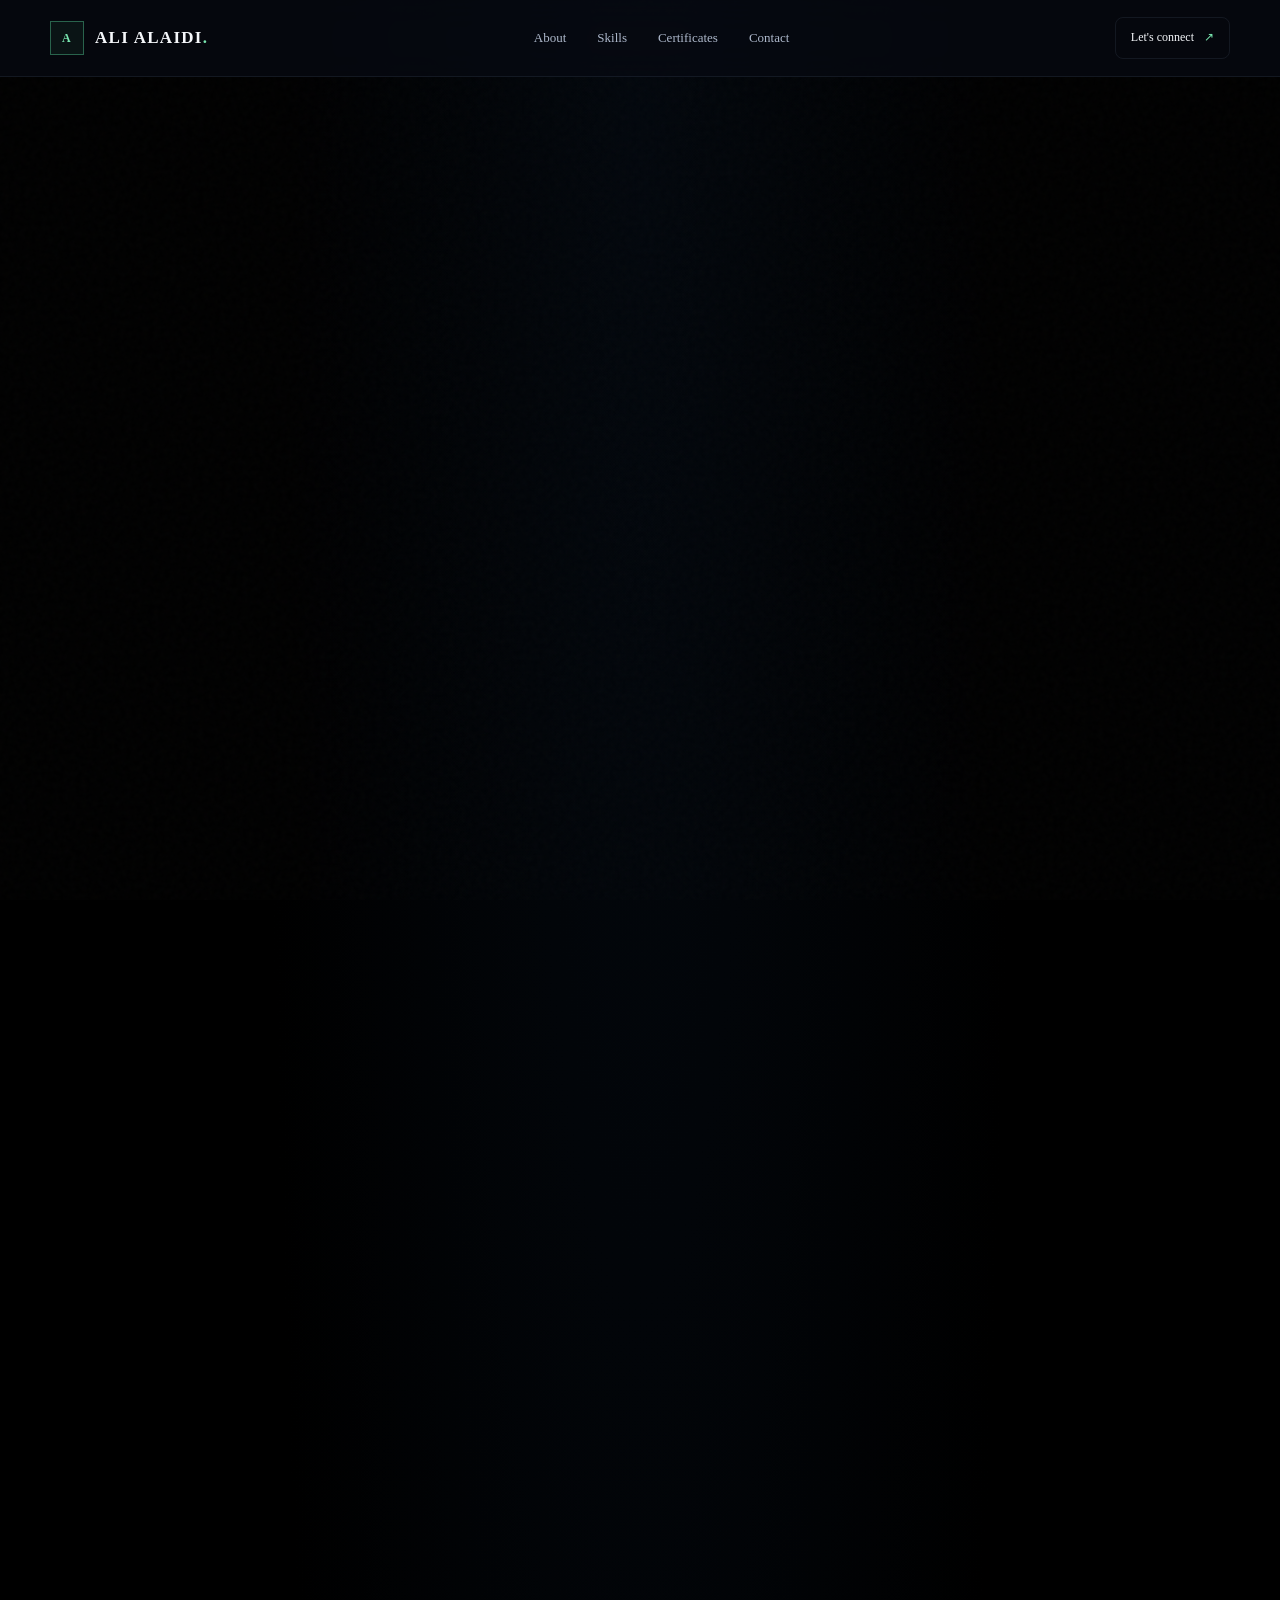
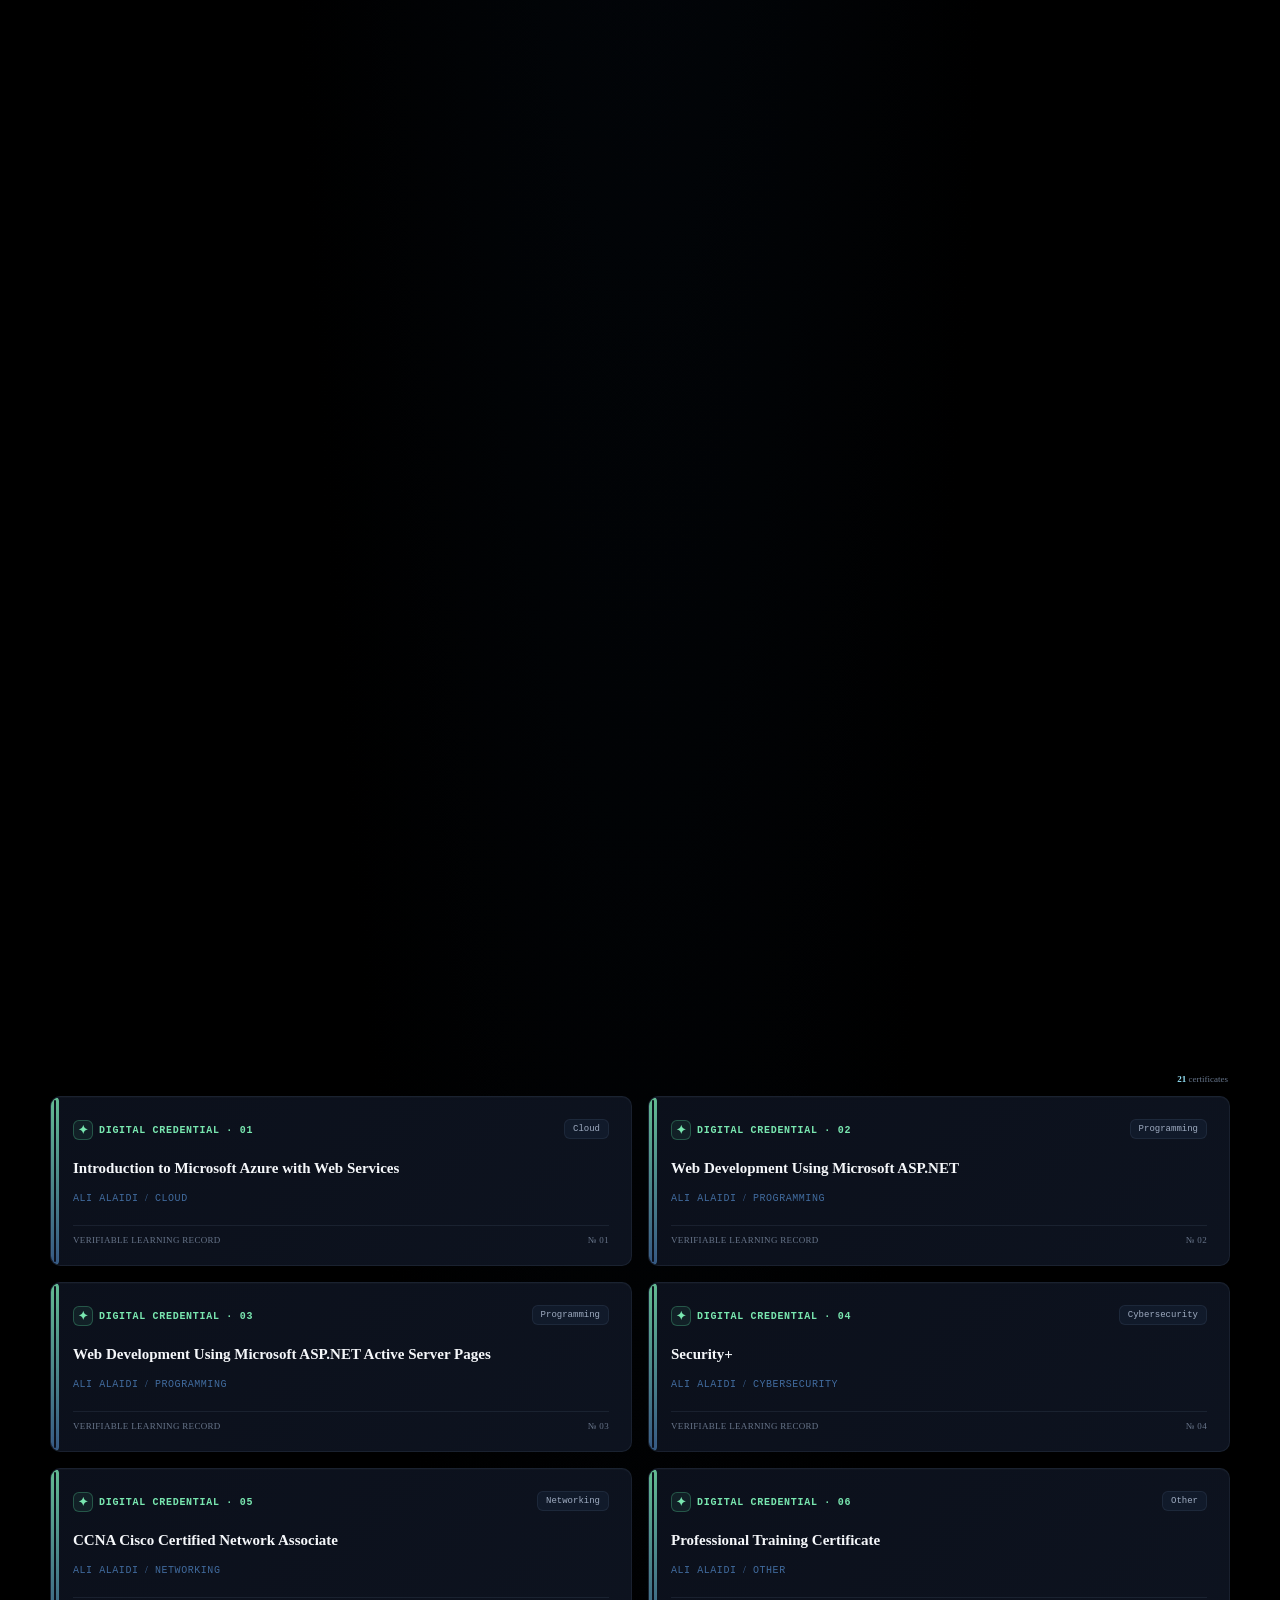
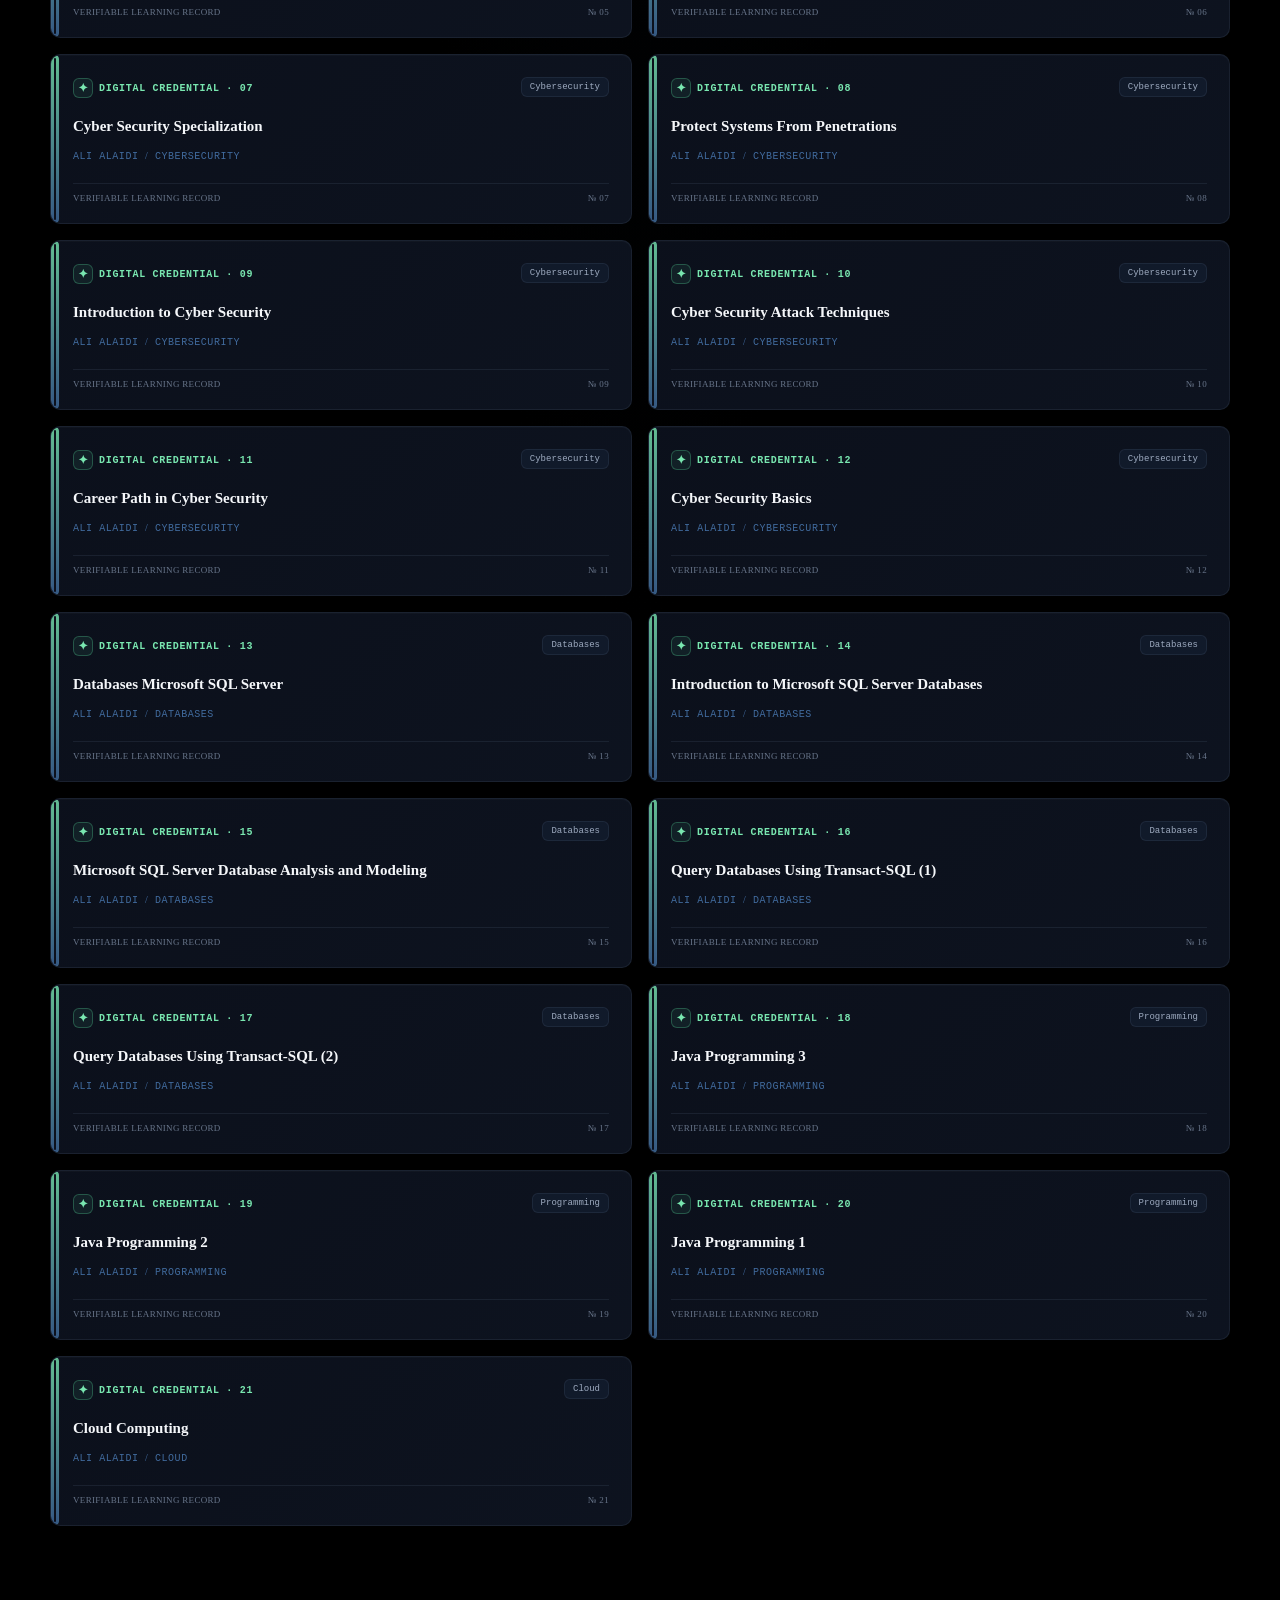
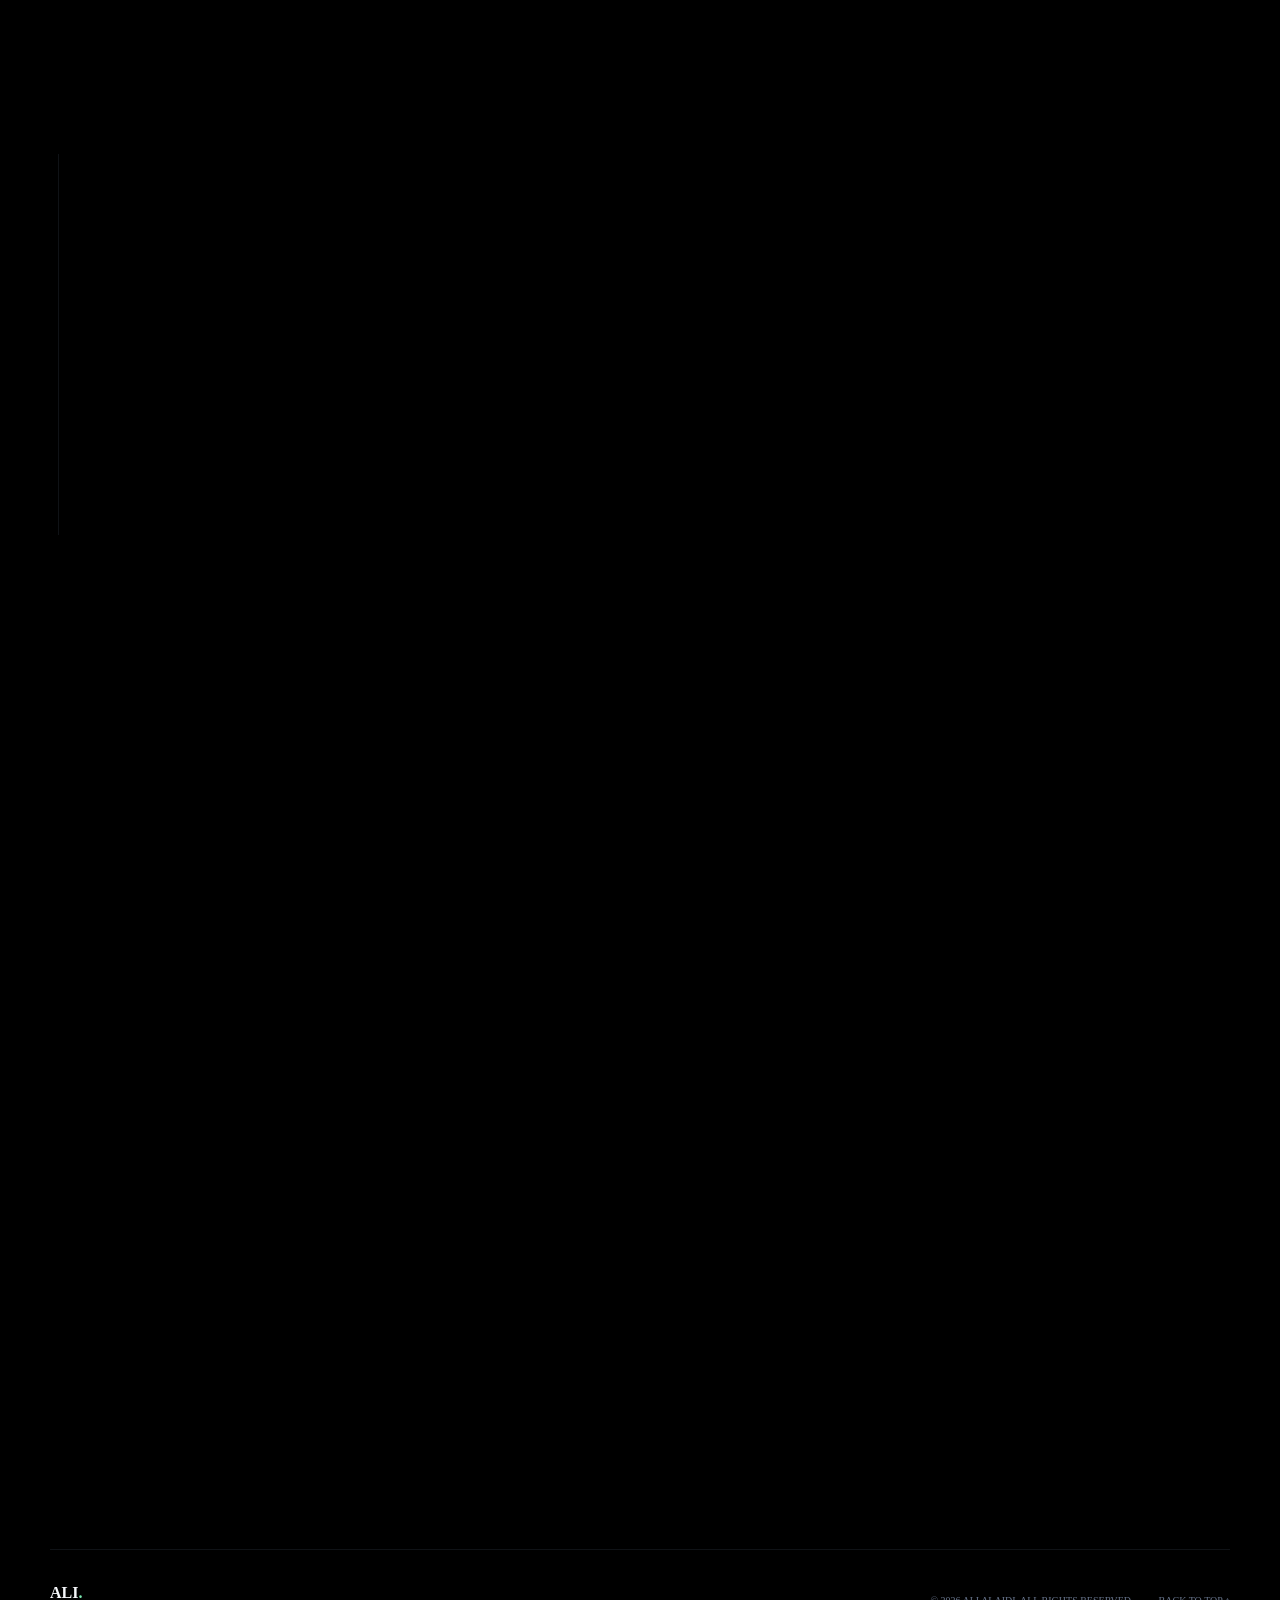
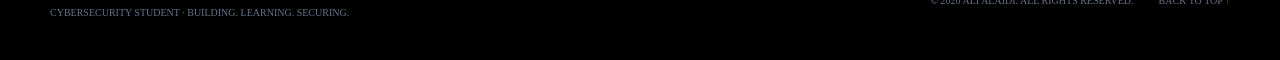
==== index.html @ bb2f1e8a "Update index.html" ====
<!DOCTYPE html>
<html lang="en">
<head>
  <meta charset="UTF-8">
  <meta name="viewport" content="width=device-width, initial-scale=1.0">
  <meta name="description" content="ALI ALAIDI">
  <meta name="theme-color" content="#070a12">
  <meta http-equiv="Content-Security-Policy" content="default-src 'self'; script-src 'self' 'sha256-ac0Q8jDtin26jcKdKiNupjw2LnTiFAo1djiDMtFoi94=' 'sha256-AHE4VDBLvYIs/pT4iFtlwPdtshAmWmB+4p2O5A1fy3Y='; style-src 'self' https://fonts.googleapis.com 'sha256-Fj0q9WP2iunMHDHfUSccdae9d8nOJT49Vl8OVxh6lnI=' 'sha256-y1xIqgMzJfcZdKP0T9JJPXDVwwE16H00IFS0Fy9AG7c=' 'sha256-79ocJSFhA1Ktr3BLdzNtDQgaO5p4gCgqUp5Qarm4mHQ='; font-src 'self' https://fonts.gstatic.com; img-src 'self' data:; connect-src 'self'; media-src 'self'; object-src 'none'; base-uri 'self'; form-action 'self'; frame-ancestors 'none'; worker-src 'self'; manifest-src 'self'; upgrade-insecure-requests">
  <meta name="referrer" content="strict-origin-when-cross-origin">
  <meta http-equiv="X-Content-Type-Options" content="nosniff">
  <link rel="preconnect" href="https://fonts.googleapis.com">
  <link rel="preconnect" href="https://fonts.gstatic.com" crossorigin>
  <link href="https://fonts.googleapis.com/css2?family=Merriweather:wght@400;700;900&family=JetBrains+Mono:wght@400;500;600&display=swap" rel="stylesheet">
  <meta property="og:title" content="ALI ALAIDI">
  <meta property="og:description" content="Cybersecurity student portfolio — skills, certifications and training.">
  <title>ALI ALAIDI</title>
  
<link rel="preconnect" href="https://fonts.gstatic.com" crossorigin>

  

  <link rel="stylesheet" href="./style.css">
</head>
<body>
  <div class="noise"></div>
  <div class="grid-bg"></div>

  <header class="nav-wrap">
    <nav class="nav container">
      <a class="brand" href="#home"><span>A</span><b>ALI ALAIDI<span>.</span></b></a>
      <button class="menu-btn" aria-label="Open menu"><span></span><span></span><span></span></button>
      <div class="nav-links">
        <a href="#about">About</a>
        <a href="#skills">Skills</a>
        <a href="#certifications">Certificates</a>
        <a href="#contact">Contact</a>
      </div>
      <a class="nav-cta" href="#contact">Let's connect <span>↗</span></a>
    </nav>
  </header>

  <main>
    <section id="home" class="hero container">
      <div class="hero-copy reveal">
        <div class="eyebrow"><span class="pulse"></span> CYBERSECURITY / PORTFOLIO</div>
        <h1>Securing the <span>digital world</span>, one challenge at a time.</h1>
        <p class="hero-text">I'm <strong>Ali Al-Aydi</strong>, a Cybersecurity student focused on building practical security skills, exploring modern technologies, and turning curiosity into real-world projects.</p>
        <div class="hero-actions">
          <a class="btn primary" href="#certifications">Explore my certificates <span>→</span></a>
          <a class="btn ghost" href="#contact">CONTACT ME <span>→</span></a>
        </div>
        <div class="social-row">
          <a href="https://github.com/" target="_blank" rel="noopener noreferrer">GitHub</a>
          <a href="https://www.linkedin.com/in/alialaidi/?isSelfProfile=true" target="_blank" rel="noopener noreferrer">LinkedIn</a>
          <a href="https://tryhackme.com/" target="_blank" rel="noopener noreferrer">TryHackMe</a>
        </div>
      </div>

      <div class="hero-profile-card reveal">
        <div class="profile-cover">
          <div class="cover-grid"></div>
          <div class="cover-orb orb-a"></div>
          <div class="cover-orb orb-b"></div>
          <span class="cover-label">CYBER IDENTITY / 01</span>
        </div>

        <div class="profile-main">
          <div class="profile-avatar-wrap">
            <div class="profile-avatar-ring">
              <div class="profile-avatar">
                <img src="11111.jpeg" alt="Ali Al-Aydi profile photo" id="profilePhoto">
                <div class="photo-fallback">AA</div>
              </div>
            </div>
            <span class="online-dot"></span>
          </div>

          <div class="profile-actions">
            <a href="https://wa.me/qr/UYYUDM6HSRVQD1" target="_blank" rel="noopener noreferrer"><span>↗</span> CONNECT</a>
            <a href="https://mail.google.com/mail/?view=cm&fs=1&to=aliabnaidi@gmail.com" aria-label="Send email"><span>✦</span> MESSAGE</a>
          </div>

          <div class="profile-identity">
            <div class="profile-status"><span></span> AVAILABLE TO CONNECT</div>
            <h2 class="profile-name">ALI RAGHEB ALI ALAIDI
              <span class="verified-badge" aria-label="Verified profile" title="Verified profile">
                <svg viewBox="0 0 64 64" aria-hidden="true">
                  <path class="badge-wave" d="M32 4l5.1 3.1 5.9-1 3.7 4.7 5.8 1.2 1.2 5.8 4.7 3.7-1 5.9L60 32l-3.1 5.1 1 5.9-4.7 3.7-1.2 5.8-5.8 1.2-3.7 4.7-5.9-1L32 60l-5.1-3.1-5.9 1-3.7-4.7-5.8-1.2-1.2-5.8-4.7-3.7 1-5.9L4 32l3.1-5.1-1-5.9 4.7-3.7 1.2-5.8 5.8-1.2 3.7-4.7 5.9 1L32 4Z"></path>
                  <path class="badge-check" d="m18.5 32.5 8.2 8.1L45.5 22"></path>
                </svg>
              </span>
            </h2>
            <p class="profile-location">⌖ JORDAN, AMMAN</p>
            <p class="profile-role">CYBERSECURITY STUDENT · AGE 22</p>
            <p class="profile-university">WORLD ISLAMIC SCIENCES &amp; EDUCATION UNIVERSITY</p>
          </div>

          <div class="profile-stats">
            <div><strong>01</strong><span>FOCUS</span></div>
            <div><strong>∞</strong><span>LEARNING</span></div>
            <div><strong>24/7</strong><span>CURIOSITY</span></div>
          </div>

          <div class="profile-socials" aria-label="Social links">
            <a href="https://www.instagram.com/aliabnalaidi?stkn=NzN4ZTVrdnFscDdy" target="_blank" rel="noopener noreferrer" aria-label="Instagram">INSTAGRAM</a>
            <a href="https://www.facebook.com/share/1LUa6nR3KW/" target="_blank" rel="noopener noreferrer" aria-label="Facebook">FACEBOOK</a>
            <a href="https://mail.google.com/mail/?view=cm&fs=1&to=aliabnaidi@gmail.com" aria-label="Email">EMAIL</a>
            <a href="https://wa.me/qr/UYYUDM6HSRVQD1" target="_blank" rel="noopener noreferrer" aria-label="WhatsApp">WHATSAPP</a>
            <a href="https://github.com/aliabnaidi"
   target="_blank"
   rel="noopener noreferrer"
   aria-label="GitHub">GITHUB ↗</a>

<a href="https://www.linkedin.com/in/alialaidi/?isSelfProfile=true"
   target="_blank"
   rel="noopener noreferrer"
   aria-label="LinkedIn">LINKEDIN ↗</a>

<a type="button"
        class="discord-social"
        id="copyDiscord"
        title="Copy Discord username">
  DISCORD · alialaidi ⧉
          </a>
          </div>
          <a class="profile-more" href="#about">View full profile <span>→</span></a>
        </div>
      </div>
    </section>

    <section class="stats container reveal">
      <div><strong>01</strong><span>Cybersecurity<br>Student</span></div>
      <div><strong>∞</strong><span>Curiosity &amp;<br>Learning</span></div>
      <div><strong>24/7</strong><span>Build • Learn<br>Improve</span></div>
      <div><strong>01</strong><span>Personal<br>Mission</span></div>
    </section>

    <section id="about" class="section container">
      <div class="section-head reveal"><span class="section-no">01 /</span><h2>ABOUT <span>ME</span></h2></div>
      <div class="about-grid">
        <div class="about-card reveal">
          <div class="profile-placeholder learning-icon" aria-label="Cybersecurity and technology icon" title="Cybersecurity & Technology">
            <svg viewBox="0 0 64 64" aria-hidden="true" focusable="false">
              <path d="M32 5 53 13v16c0 14-8.7 24.8-21 30C19.7 53.8 11 43 11 29V13L32 5Z"></path>
              <path d="m23 29 6 6 12-13"></path>
              <path d="M21 45h22"></path>
            </svg>
          </div>
          <div><span class="mini-label">CURRENT ROLE</span><h3>CYBERSECURITY STUDENT</h3><p>JORDAN · OPEN TO LEARNING &amp; OPPORTUNITIES</p></div>
        </div>
        <div class="about-copy reveal">
          <p class="lead">I’m a Cybersecurity student at the World Islamic Sciences &amp; Education University, with a strong interest in cloud storage, server systems, databases, web design, and computer systems.</p>
          <p>I’m continuously learning through hands-on practice, structured study, personal projects, and practical training — building a strong technical foundation while exploring modern technologies.</p>
          <div class="facts">
            <span>▹ WEB DESIGN</span>
            <span>▹ SOFTWARE DESIGN</span>
            <span>▹ CYBERSECURITY</span>
            <span>▹ DATABASE DESIGN</span>
          </div>
        </div>
      </div>
    </section>

    <section id="skills" class="section container">
      <div class="section-head reveal"><span class="section-no">02 /</span><h2>TECHNICAL <span>SKILLS</span></h2></div>
      <div class="skills-grid">
        <article class="skill-card reveal"><div class="icon">⌘</div><h3>NETWORKING</h3><p>TCP/IP · DNS · HTTP · Routing · Network fundamentals</p><div class="bar"><i style="width:78%"></i></div></article>
        <article class="skill-card reveal"><div class="icon">$_</div><h3>LINUX</h3><p>CLI · permissions · processes · system administration</p><div class="bar"><i style="width:75%"></i></div></article>
        <article class="skill-card reveal"><div class="icon">&lt;/&gt;</div><h3>HTML</h3><p>Semantic markup · forms · accessibility · web structure</p><div class="bar"><i style="width:72%"></i></div></article>
        <article class="skill-card reveal"><div class="icon">#_</div><h3>CSS</h3><p>Responsive design · layouts · animations · modern styling</p><div class="bar"><i style="width:70%"></i></div></article>
        <article class="skill-card reveal"><div class="icon">JS</div><h3>JAVASCRIPT</h3><p>DOM · events · APIs · interactive web applications</p><div class="bar"><i style="width:67%"></i></div></article>
        <article class="skill-card reveal"><div class="icon">J_</div><h3>JAVA</h3><p>OOP · collections · application fundamentals · problem solving</p><div class="bar"><i style="width:60%"></i></div></article>
        <article class="skill-card reveal"><div class="icon">C++</div><h3>C++</h3><p>OOP · memory fundamentals · algorithms · programming basics</p><div class="bar"><i style="width:58%"></i></div></article>
        <article class="skill-card reveal"><div class="icon">◈</div><h3>WEB SECURITY</h3><p>OWASP concepts · authentication · common vulnerabilities</p><div class="bar"><i style="width:64%"></i></div></article>
        <article class="skill-card reveal"><div class="icon">⌁</div><h3>SECURITY TOOLS</h3><p>Wireshark · Nmap · Burp Suite · basic enumeration</p><div class="bar"><i style="width:62%"></i></div></article>
      </div>
    </section>

    <section id="certifications" class="section container">
      <div class="section-head reveal">
        <span class="section-no">03 /</span>
        <div>
          <h2>Certificates &amp; <span>training</span></h2>
          <p class="section-subtitle">A visual archive of my certifications, courses and practical training.</p>
        </div>
      </div>

      <div class="certificate-category-bar reveal" id="certificateCategories" aria-label="Certificate categories"></div>
      <div class="certificate-filter-meta"><span><b id="certificateCount">21</b> certificates</span></div>
      <div id="certificatesGrid" class="certificates-grid certificate-category-grid"></div>

    </section>

    <section id="education" class="section container">
      <div class="section-head reveal"><span class="section-no">04 /</span><h2>EDUCATION &amp; <span>JOURNEY</span></h2></div>
      <div class="timeline">
        <div class="timeline-item reveal">
          <span class="year">2023 — PRESENT</span>
          <div>
            <h3>BACHELOR’S DEGREE IN INFORMATION SECURITY, CONFIDENTIALITY AND NETWORKS — CYBERSECURITY</h3>
            <p>WORLD ISLAMIC SCIENCES &amp; EDUCATION UNIVERSITY · JORDAN</p>
            <small>ACADEMIC STUDIES IN CYBERSECURITY, INFORMATION SECURITY, NETWORKS, COMPUTER SYSTEMS, AND DATA PROTECTION.</small>
          </div>
        </div>

        <div class="timeline-item reveal">
          <span class="year">2026</span>
          <div>
            <h3>TECHNICAL COURSES &amp; TRAINING</h3>
            <p>CYBERSECURITY · PROGRAMMING · NETWORKING · CLOUD</p>
            <small>DATABASES · JAVA · CLOUD COMPUTING · NETWORKING · CYBERSECURITY · ASP · CRYPTOGRAPHY · AND RELATED TECHNICAL TOPICS.</small>
          </div>
        </div>

        <div class="timeline-item reveal">
          <span class="year">2026 — PRESENT</span>
          <div>
            <h3>CONTINUOUS PRACTICAL LEARNING</h3>
            <p>PERSONAL PROJECTS · HANDS-ON PRACTICE · INDEPENDENT STUDY</p>
            <small>BUILDING PROJECTS, PRACTICING TECHNICAL SKILLS, DOCUMENTING LEARNING, AND EXPLORING MODERN CYBERSECURITY TECHNOLOGIES.</small>
          </div>
        </div>
      </div>
    </section>

    <section class="section container" id="learning-platforms">
      <div class="section-head reveal"><span class="section-no">05 /</span><h2>LEARNING <span>PLATFORMS</span></h2></div>

      <div class="platform-fixed reveal" aria-label="Learning platforms">
        <div class="platform-track">
          <a class="platform-card" href="https://www.pioneersacademy.com/en" target="_blank" rel="noopener noreferrer" aria-label="Visit Pioneers Academy">
            <div class="platform-logo"><img src="platform-pioneers.png" alt="Pioneers Academy"></div>
          </a>
          <a class="platform-card" href="https://www.thehope-tech.com/" target="_blank" rel="noopener noreferrer" aria-label="Visit The Hope">
            <div class="platform-logo"><img src="platform-hope.png" alt="The Hope"></div>
          </a>
          <a class="platform-card" href="https://www.ieee.org/" target="_blank" rel="noopener noreferrer" aria-label="Visit IEEE">
            <div class="platform-logo"><img src="platform-ieee.png" alt="IEEE"></div>
          </a>
          <a class="platform-card" href="https://www.edraak.org/" target="_blank" rel="noopener noreferrer" aria-label="Visit Edraak">
            <div class="platform-logo"><img src="platform-edraak.png" alt="Edraak"></div>
          </a>

        </div>
      </div>
    </section>

    <section id="contact" class="contact container reveal">
      <div>
        <span class="section-no">06 / CONTACT</span>
        <h2>LET’S BUILD SOMETHING<br><span>SECURE.</span></h2>
        <p>HAVE AN IDEA, PROJECT, COLLABORATION, OR A TECHNICAL OPPORTUNITY? LET’S CONNECT AND BUILD SOMETHING MEANINGFUL TOGETHER.</p>
      </div>
      <a class="btn primary big" href="https://mail.google.com/mail/?view=cm&fs=1&to=aliabnaidi@gmail.com">ALIABNAIDI@GMAIL.COM <span>↗</span></a>
    </section>
  </main>

  <footer class="footer container">
    <div><b>ALI<span>.</span></b><p>CYBERSECURITY STUDENT · BUILDING. LEARNING. SECURING.</p></div>
    <div class="footer-right"><span>© 2026 ALI ALAIDI. ALL RIGHTS RESERVED.</span><a href="#home">BACK TO TOP ↑</a></div>
  </footer>

  <div class="modal" id="certModal" aria-hidden="true"><div class="modal-box"><button class="modal-close" aria-label="Close">×</button><span class="mini-label">CERTIFICATE</span><h3 id="modalTitle">Certificate</h3><p>Replace this panel with the real certificate image, issuer, date, credential ID, and verification URL.</p><a href="#" class="btn ghost">Verification link ↗</a></div></div>

  <script id="certificates-inline">const certificates = [
  { file: "cert-01.jpeg", title: "Introduction to Microsoft Azure with Web Services", category: "Cloud" },
  { file: "cert-02.jpeg", title: "Web Development Using Microsoft ASP.NET", category: "Programming" },
  { file: "cert-03.jpeg", title: "Web Development Using Microsoft ASP.NET Active Server Pages", category: "Programming" },
  { file: "cert-04.jpeg", title: "Security+", category: "Cybersecurity" },
  { file: "cert-05.jpeg", title: "CCNA Cisco Certified Network Associate", category: "Networking" },
  { file: "cert-06.jpeg", title: "Professional Training Certificate", category: "Other" },
  { file: "cert-07.jpeg", title: "Cyber Security Specialization", category: "Cybersecurity" },
  { file: "cert-08.jpeg", title: "Protect Systems From Penetrations", category: "Cybersecurity" },
  { file: "cert-09.jpeg", title: "Introduction to Cyber Security", category: "Cybersecurity" },
  { file: "cert-10.jpeg", title: "Cyber Security Attack Techniques", category: "Cybersecurity" },
  { file: "cert-11.jpeg", title: "Career Path in Cyber Security", category: "Cybersecurity" },
  { file: "cert-12.jpeg", title: "Cyber Security Basics", category: "Cybersecurity" },
  { file: "cert-13.jpeg", title: "Databases Microsoft SQL Server", category: "Databases" },
  { file: "cert-14.jpeg", title: "Introduction to Microsoft SQL Server Databases", category: "Databases" },
  { file: "cert-15.jpeg", title: "Microsoft SQL Server Database Analysis and Modeling", category: "Databases" },
  { file: "cert-16.jpeg", title: "Query Databases Using Transact-SQL (1)", category: "Databases" },
  { file: "cert-17.jpeg", title: "Query Databases Using Transact-SQL (2)", category: "Databases" },
  { file: "cert-18.jpeg", title: "Java Programming 3", category: "Programming" },
  { file: "cert-19.jpeg", title: "Java Programming 2", category: "Programming" },
  { file: "cert-20.jpeg", title: "Java Programming 1", category: "Programming" },
  { file: "cert-21.jpeg", title: "Cloud Computing", category: "Cloud" },
];

const categoryOrder = ["All", "Cybersecurity", "Cloud", "Programming", "Databases", "Networking", "Other"];
let activeCategory = "All";

function certificateImageFallback(img) {
  const original = img.dataset.file || "";
  const match = original.match(/^(.*?)(?:\.(jpg|jpeg|png|webp))$/i);
  if (!match) {
    img.classList.add("missing");
    img.nextElementSibling?.classList.add("show");
    return;
  }
  const base = match[1];
  const ext = match[2].toLowerCase();
  const alternatives = ["jpg", "jpeg", "png", "webp"].filter(e => e !== ext);
  const attempt = Number(img.dataset.attempt || 0);
  if (attempt < alternatives.length) {
    img.dataset.attempt = String(attempt + 1);
    img.src = `./${base}.${alternatives[attempt]}`;
  } else {
    img.classList.add("missing");
    img.nextElementSibling?.classList.add("show");
  }
}

function escapeHtml(value) {
  return String(value).replace(/[&<>"']/g, char => ({
    "&":"&amp;", "<":"&lt;", ">":"&gt;", '"':"&quot;", "'":"&#039;"
  }[char]));
}

function renderCategoryTabs() {
  const bar = document.getElementById("certificateCategories");
  if (!bar) return;
  bar.innerHTML = categoryOrder.map(category => {
    const count = category === "All"
      ? certificates.length
      : certificates.filter(cert => cert.category === category).length;
    return `<button type="button" class="certificate-tab ${category === activeCategory ? "active" : ""}" data-category="${escapeHtml(category)}">${escapeHtml(category)} <span>(${count})</span></button>`;
  }).join("");

  bar.querySelectorAll(".certificate-tab").forEach(button => {
    button.addEventListener("click", () => {
      activeCategory = button.dataset.category;
      renderCategoryTabs();
      renderCertificates();
    });
  });
}

function renderCertificates() {
  const grid = document.getElementById("certificatesGrid");
  const count = document.getElementById("certificateCount");
  if (!grid) return;

  const visible = activeCategory === "All"
    ? certificates
    : certificates.filter(cert => cert.category === activeCategory);

  if (count) count.textContent = visible.length;

  grid.innerHTML = visible.map((cert) => {
    const originalIndex = certificates.indexOf(cert);
    return `
      <article class="certificate-card certificate-text-card">
        <div class="certificate-text-top">
          <span class="certificate-number"><span class="certificate-seal" aria-hidden="true">✦</span> DIGITAL CREDENTIAL · ${String(originalIndex + 1).padStart(2, "0")}</span>
          <span class="certificate-status">${escapeHtml(cert.category)}</span>
        </div>
        <h3>${escapeHtml(cert.title)}</h3>
        <p class="certificate-provider">ALI ALAIDI <span aria-hidden="true">/</span> ${escapeHtml(cert.category)}</p>
        <div class="certificate-text-footer"><span>VERIFIABLE LEARNING RECORD</span><span>№ ${String(originalIndex + 1).padStart(2, "0")}</span></div>
      </article>`;
  }).join("");
}


function openCertificate(index) {
  const cert = certificates[index];
  const modal = document.getElementById("certModal");
  if (!modal || !cert) return;
  const title = document.getElementById("modalTitle");
  const modalText = modal.querySelector(".modal-box p");
  const verify = modal.querySelector(".btn");

  title.textContent = cert.title;
  modalText.innerHTML = `<strong>${escapeHtml(cert.category)}</strong><br>Certificate and training record.`;
  if (verify) verify.style.display = "none";

  modal.classList.add("open");
  modal.setAttribute("aria-hidden", "false");
}

document.addEventListener("DOMContentLoaded", () => {
  renderCategoryTabs();
  renderCertificates();
});


document.addEventListener("DOMContentLoaded", () => {
  const profile = document.getElementById("profilePhoto");
  const fallback = profile?.nextElementSibling;
  profile?.addEventListener("error", () => {
    profile.style.display = "none";
    if (fallback) fallback.style.display = "grid";
  }, { once: true });
});
</script>
  <script id="script-inline">const menuBtn=document.querySelector('.menu-btn');
const navLinks=document.querySelector('.nav-links');
menuBtn?.addEventListener('click',()=>navLinks.classList.toggle('open'));
document.querySelectorAll('.nav-links a').forEach(a=>a.addEventListener('click',()=>navLinks.classList.remove('open')));

const observer=new IntersectionObserver(entries=>{
  entries.forEach((entry,i)=>{
    if(entry.isIntersecting){
      entry.target.style.transitionDelay=`${Math.min(i*40,220)}ms`;
      entry.target.classList.add('visible');
      observer.unobserve(entry.target);
    }
  });
},{threshold:.12});
document.querySelectorAll('.reveal').forEach(el=>observer.observe(el));

const modal=document.getElementById('certModal');
const title=document.getElementById('modalTitle');
document.querySelectorAll('[data-cert]').forEach(btn=>{
  btn.addEventListener('click',()=>{
    title.textContent=btn.dataset.cert;
    modal.classList.add('open');
    modal.setAttribute('aria-hidden','false');
  });
});
const close=()=>{modal.classList.remove('open');modal.setAttribute('aria-hidden','true')};
document.querySelector('.modal-close')?.addEventListener('click',close);
modal?.addEventListener('click',e=>{if(e.target===modal)close()});
document.addEventListener('keydown',e=>{if(e.key==='Escape')close()});

const header=document.querySelector('.nav-wrap');
let last=0;
window.addEventListener('scroll',()=>{
  const y=window.scrollY;
  header.style.boxShadow=y>20?'0 8px 30px rgba(0,0,0,.18)':'none';
  last=y;
},{passive:true});
</script>
</body>
</html>
---- style.css ----
:root{
  --bg:#070a12;--panel:#0c111d;--panel2:#101726;--text:#eef3ff;--muted:#8e9bb4;
  --line:rgba(145,165,200,.14);--accent:#63f5b1;--accent2:#57a7ff;--max:1180px;
}
*{box-sizing:border-box;margin:0;padding:0}
html{scroll-behavior:smooth}
body{font-family:Inter,system-ui,sans-serif;background:var(--bg);color:var(--text);line-height:1.6;overflow-x:hidden}
a{color:inherit;text-decoration:none}.container{width:min(var(--max),calc(100% - 48px));margin:auto}
.noise{position:fixed;inset:0;pointer-events:none;opacity:.035;z-index:5;background-image:url("data:image/svg+xml,%3Csvg viewBox='0 0 180 180' xmlns='http://www.w3.org/2000/svg'%3E%3Cfilter id='n'%3E%3CfeTurbulence type='fractalNoise' baseFrequency='.9' numOctaves='4' stitchTiles='stitch'/%3E%3C/filter%3E%3Crect width='100%25' height='100%25' filter='url(%23n)' opacity='.6'/%3E%3C/svg%3E")}
.grid-bg{position:fixed;inset:0;pointer-events:none;opacity:.45;background-image:linear-gradient(rgba(87,167,255,.035) 1px,transparent 1px),linear-gradient(90deg,rgba(87,167,255,.035) 1px,transparent 1px);background-size:50px 50px;mask-image:linear-gradient(to bottom,black,transparent 85%);z-index:-1}
.nav-wrap{position:sticky;top:0;z-index:20;background:rgba(7,10,18,.72);backdrop-filter:blur(18px);border-bottom:1px solid var(--line)}
.nav{height:76px;display:flex;align-items:center;justify-content:space-between}.brand{display:flex;align-items:center;gap:11px;letter-spacing:.08em}.brand>span{display:grid;place-items:center;width:34px;height:34px;border:1px solid rgba(99,245,177,.35);color:var(--accent);font:600 12px "JetBrains Mono";background:rgba(99,245,177,.05)}.brand b{font-size:17px}.brand b span,.footer b span{color:var(--accent)}
.nav-links{display:flex;gap:31px;font-size:13px;color:#aeb9cc}.nav-links a:hover{color:var(--accent)}.nav-cta{font-size:12px;border:1px solid var(--line);padding:10px 15px;border-radius:8px}.nav-cta span{color:var(--accent);margin-left:7px}
.menu-btn{display:none;background:none;border:0}.menu-btn span{display:block;width:23px;height:2px;background:var(--text);margin:5px}
.hero{min-height:680px;display:grid;grid-template-columns:1.1fr .9fr;gap:70px;align-items:center;padding-top:55px}.eyebrow,.section-no,.mini-label{font:600 11px "JetBrains Mono";letter-spacing:.16em;color:var(--accent)}.pulse{display:inline-block;width:7px;height:7px;border-radius:50%;background:var(--accent);box-shadow:0 0 14px var(--accent);margin-right:9px}
h1{font-size:clamp(43px,6vw,76px);line-height:1.02;letter-spacing:-.055em;margin:22px 0}.hero h1 span,h2 span{color:var(--accent)}.hero-text{max-width:620px;color:var(--muted);font-size:16px}.hero-text strong{color:var(--text)}
.hero-actions{display:flex;gap:12px;margin:30px 0 22px}.btn{display:inline-flex;align-items:center;gap:20px;padding:13px 18px;border-radius:8px;border:1px solid var(--line);font-size:13px;font-weight:600;transition:.25s}.btn.primary{background:var(--accent);color:#04120b;border-color:var(--accent)}.btn.primary:hover{transform:translateY(-2px);box-shadow:0 10px 30px rgba(99,245,177,.15)}.btn.ghost:hover{border-color:rgba(99,245,177,.5);color:var(--accent)}.social-row{display:flex;gap:23px;color:#77849c;font:500 11px "JetBrains Mono"}.social-row a:hover{color:var(--text)}
.hero-terminal{position:relative}.terminal-glow{position:absolute;width:280px;height:280px;right:8%;top:12%;background:var(--accent2);filter:blur(100px);opacity:.1}.terminal{position:relative;border:1px solid rgba(110,140,180,.2);border-radius:13px;background:#090e18;box-shadow:0 35px 100px rgba(0,0,0,.35);overflow:hidden;transform:perspective(1000px) rotateY(-5deg)}.terminal-top{height:43px;border-bottom:1px solid var(--line);display:flex;align-items:center;gap:13px;padding:0 16px;color:#66748d;font:11px "JetBrains Mono"}.terminal-top>b{margin-left:auto;font-size:8px;letter-spacing:4px}.dots{display:flex;gap:5px}.dots i{width:7px;height:7px;border-radius:50%;background:#3d485d}.terminal-body{padding:29px 27px 36px;font:12px/2 "JetBrains Mono";color:#9ba9be;min-height:315px}.prompt{color:var(--accent)}.path{color:var(--accent2)}.output{color:#d8e1ee;margin:3px 0 13px 0;padding-left:14px}.cursor{color:var(--accent);animation:blink 1s infinite}@keyframes blink{50%{opacity:0}}.orbit{position:absolute;border:1px solid rgba(99,245,177,.12);border-radius:50%;pointer-events:none}.orbit-a{width:430px;height:430px;right:-80px;top:-70px}.orbit-b{width:570px;height:570px;right:-150px;top:-140px}
.stats{display:grid;grid-template-columns:repeat(4,1fr);border-top:1px solid var(--line);border-bottom:1px solid var(--line);padding:25px 0}.stats div{display:flex;align-items:center;gap:15px;padding:0 25px;border-right:1px solid var(--line)}.stats div:first-child{padding-left:0}.stats div:last-child{border:0}.stats strong{font:600 22px "JetBrains Mono";color:var(--accent)}.stats span{font-size:11px;color:#7e8aa0;line-height:1.4}
.section{padding-top:125px}.section-head{display:flex;align-items:baseline;gap:18px;margin-bottom:45px}.section-head h2{font-size:36px;letter-spacing:-.04em}.about-grid{display:grid;grid-template-columns:.8fr 1.2fr;gap:80px;align-items:center}.about-card{display:flex;align-items:center;gap:22px;padding:22px;border:1px solid var(--line);background:linear-gradient(135deg,rgba(99,245,177,.035),rgba(87,167,255,.02));border-radius:12px}.profile-placeholder{width:85px;height:85px;display:grid;place-items:center;border-radius:9px;background:#111a2b;border:1px solid rgba(99,245,177,.18);font:600 20px "JetBrains Mono";color:var(--accent)}.about-card h3{margin:4px 0 2px;font-size:17px}.about-card p,.about-copy p{color:var(--muted);font-size:13px}.about-copy .lead{font-size:24px;line-height:1.4;color:#dfe7f3;margin-bottom:18px}.facts{display:flex;flex-wrap:wrap;gap:10px;margin-top:24px}.facts span{font:11px "JetBrains Mono";color:#8c99ad;border:1px solid var(--line);padding:8px 11px;border-radius:6px}
.skills-grid{display:grid;grid-template-columns:repeat(3,1fr);gap:13px}.skill-card,.cert-card,.project{border:1px solid var(--line);background:rgba(12,17,29,.7);border-radius:10px;padding:24px;transition:.3s}.skill-card:hover,.cert-card:hover,.project:hover{border-color:rgba(99,245,177,.28);transform:translateY(-3px)}.icon{color:var(--accent);font:600 20px "JetBrains Mono";margin-bottom:20px}.skill-card h3,.cert-card h3,.project h3{font-size:16px;margin-bottom:7px}.skill-card p,.cert-card p,.project p{color:var(--muted);font-size:12px;min-height:58px}.bar{height:2px;background:#182234;margin-top:18px}.bar i{display:block;height:100%;background:var(--accent)}
.cert-grid{display:grid;grid-template-columns:repeat(3,1fr);gap:13px}.cert-card{display:flex;gap:18px}.cert-logo{min-width:52px;height:52px;border-radius:7px;background:#111a29;display:grid;place-items:center;color:var(--accent);font:600 10px "JetBrains Mono";border:1px solid var(--line)}.text-btn{border:0;background:none;color:var(--accent);font:11px "JetBrains Mono";cursor:pointer;margin-top:10px}.edit-note{font-size:11px;color:#637087;margin-top:17px;font-family:"JetBrains Mono"}
.timeline{border-left:1px solid var(--line);margin-left:8px}.timeline-item{position:relative;display:grid;grid-template-columns:160px 1fr;gap:30px;padding:0 0 45px 35px}.timeline-item:before{content:"";position:absolute;left:-4px;top:4px;width:7px;height:7px;border-radius:50%;background:var(--accent);box-shadow:0 0 14px rgba(99,245,177,.7)}.year{font:600 10px "JetBrains Mono";color:var(--accent)}.timeline-item h3{font-size:17px}.timeline-item p{color:#a2aec0;font-size:12px;margin:3px 0 7px}.timeline-item small{color:#68758a;font-size:11px}
.platforms{display:grid;grid-template-columns:repeat(4,1fr);gap:12px}.platforms a{display:grid;grid-template-columns:45px 1fr;column-gap:13px;padding:20px;border:1px solid var(--line);border-radius:9px;background:rgba(12,17,29,.6)}.platforms a:hover{border-color:rgba(99,245,177,.3)}.platforms b{grid-row:span 2;display:grid;place-items:center;background:#111a29;border-radius:6px;color:var(--accent);font:600 11px "JetBrains Mono"}.platforms span{font-size:13px;font-weight:600}.platforms small{color:#68758a;font-size:10px}
.projects{display:grid;grid-template-columns:repeat(3,1fr);gap:13px}.project{min-height:275px}.project-top{display:flex;justify-content:space-between;color:var(--accent);font:11px "JetBrains Mono";margin-bottom:55px}.project-top a{border:1px solid var(--line);width:29px;height:29px;display:grid;place-items:center;border-radius:6px}.project h3{font-size:19px}.project p{min-height:75px}.tags{display:flex;gap:7px;flex-wrap:wrap}.tags span{font:10px "JetBrains Mono";color:#8492a8;background:#101827;padding:5px 8px;border-radius:4px}
.contact{margin-top:125px;margin-bottom:110px;padding:60px;border:1px solid var(--line);border-radius:14px;background:radial-gradient(circle at 85% 40%,rgba(99,245,177,.07),transparent 35%),#0b101b;display:flex;align-items:end;justify-content:space-between;gap:30px}.contact h2{font-size:46px;line-height:1.05;letter-spacing:-.05em;margin:15px 0}.contact p{color:var(--muted);font-size:13px}.big{padding:17px 21px;white-space:nowrap}
.footer{border-top:1px solid var(--line);padding:30px 0 40px;display:flex;justify-content:space-between;gap:30px}.footer b{font-size:16px}.footer p,.footer-right{color:#66738a;font-size:10px}.footer-right{display:flex;align-items:center;gap:25px}.footer-right a:hover{color:var(--accent)}
.modal{position:fixed;inset:0;background:rgba(0,0,0,.72);backdrop-filter:blur(8px);display:none;place-items:center;padding:20px;z-index:50}.modal.open{display:grid}.modal-box{position:relative;width:min(520px,100%);background:#0b111d;border:1px solid rgba(99,245,177,.22);border-radius:12px;padding:35px;box-shadow:0 30px 90px #000}.modal-box h3{font-size:25px;margin:10px 0}.modal-box p{color:var(--muted);font-size:13px;margin-bottom:25px}.modal-close{position:absolute;right:15px;top:12px;border:0;background:none;color:#8d99aa;font-size:26px;cursor:pointer}
.reveal{opacity:0;transform:translateY(20px);transition:opacity .7s ease,transform .7s ease}.reveal.visible{opacity:1;transform:none}
@media(max-width:900px){.nav-links,.nav-cta{display:none}.menu-btn{display:block}.nav{position:relative}.nav-links.open{display:flex;position:absolute;top:76px;left:0;right:0;background:#080c15;border-bottom:1px solid var(--line);padding:20px 24px;flex-direction:column;gap:17px}.hero{grid-template-columns:1fr;gap:40px;min-height:auto;padding:90px 0}.hero-terminal{max-width:650px;width:100%;margin:auto}.stats{grid-template-columns:repeat(2,1fr);gap:20px}.stats div:nth-child(2){border:0}.skills-grid,.cert-grid,.projects{grid-template-columns:1fr 1fr}.platforms{grid-template-columns:1fr 1fr}.about-grid{grid-template-columns:1fr;gap:35px}.contact{align-items:flex-start;flex-direction:column}}
@media(max-width:600px){.container{width:min(100% - 30px,var(--max))}.nav{height:66px}.hero{padding:70px 0 80px}.hero h1{font-size:45px}.hero-actions{flex-wrap:wrap}.stats{grid-template-columns:1fr 1fr}.stats div{padding:0 10px}.section{padding-top:90px}.section-head{margin-bottom:30px}.section-head h2{font-size:29px}.skills-grid,.cert-grid,.projects,.platforms{grid-template-columns:1fr}.timeline-item{grid-template-columns:1fr;gap:7px}.contact{margin-top:90px;margin-bottom:80px;padding:32px 22px}.contact h2{font-size:37px}.footer{flex-direction:column}.footer-right{flex-direction:column;align-items:flex-start;gap:10px}.terminal{transform:none}.orbit{display:none}}


/* ===== HERO PROFILE ===== */
.hero-profile{position:relative;display:flex;flex-direction:column;align-items:center;justify-content:center;min-height:530px;text-align:center}
.profile-ring{position:relative;width:310px;height:310px;border-radius:50%;padding:8px;background:conic-gradient(from 0deg,var(--accent),rgba(99,245,177,.08),var(--accent2),rgba(99,245,177,.08),var(--accent));animation:profileSpin 10s linear infinite;box-shadow:0 0 35px rgba(99,245,177,.13),0 0 90px rgba(87,167,255,.08)}
.profile-ring:before{content:"";position:absolute;inset:-12px;border:1px solid rgba(99,245,177,.18);border-radius:50%;box-shadow:0 0 25px rgba(99,245,177,.08);animation:profilePulse 3s ease-in-out infinite}
.profile-photo{width:100%;height:100%;border-radius:50%;overflow:hidden;background:radial-gradient(circle at 50% 35%,#1c2940,#0b111d 70%);border:8px solid #080c14;position:relative;z-index:2}
.profile-photo img{width:100%;height:100%;object-fit:cover;display:block}
.photo-fallback{display:none;width:100%;height:100%;place-items:center;color:var(--accent);font:600 46px "JetBrains Mono";letter-spacing:.04em}
.profile-status{margin-top:28px;border:1px solid rgba(99,245,177,.2);background:rgba(99,245,177,.045);border-radius:999px;padding:7px 12px;color:#93a1b5;font:600 9px "JetBrains Mono";letter-spacing:.14em}
.profile-status span{display:inline-block;width:6px;height:6px;border-radius:50%;background:var(--accent);margin-right:7px;box-shadow:0 0 10px var(--accent)}
.hero-profile h2{font-size:29px;letter-spacing:-.04em;margin:13px 0 0}
.profile-role{font-size:14px;color:var(--accent);font-weight:600;margin-top:2px}
.profile-meta{display:flex;flex-wrap:wrap;justify-content:center;gap:8px;margin-top:14px}
.profile-meta span{font:10px "JetBrains Mono";color:#78869d;border:1px solid var(--line);background:rgba(12,17,29,.6);padding:6px 9px;border-radius:5px}
.profile-line{width:90px;height:1px;background:linear-gradient(90deg,transparent,var(--accent),transparent);margin:18px auto 10px;opacity:.5}
.profile-caption{font:11px "JetBrains Mono";color:#66758c}
.profile-orbit{position:absolute;border:1px solid rgba(99,245,177,.11);border-radius:50%;pointer-events:none}
.orbit-one{width:430px;height:430px;animation:orbitFloat 7s ease-in-out infinite}
.orbit-two{width:570px;height:570px;animation:orbitFloat 9s ease-in-out infinite reverse}
@keyframes profileSpin{to{transform:rotate(360deg)}}
@keyframes profilePulse{50%{transform:scale(1.04);opacity:.45}}
@keyframes orbitFloat{50%{transform:scale(1.025) rotate(8deg);opacity:.55}}
.hero-profile:hover .profile-ring{animation-duration:4s;box-shadow:0 0 45px rgba(99,245,177,.2),0 0 110px rgba(87,167,255,.11)}
@media(max-width:900px){.hero-profile{min-height:500px}.profile-ring{width:275px;height:275px}.orbit-one{width:380px;height:380px}.orbit-two{width:480px;height:480px}}
@media(max-width:600px){.hero-profile{min-height:440px}.profile-ring{width:235px;height:235px}.hero-profile h2{font-size:25px}.orbit-one{width:310px;height:310px}.orbit-two{width:390px;height:390px}}


/* ===== PROFILE CARD — INSPIRED BY THE PROVIDED REFERENCE ===== */
.hero-profile-card{
  position:relative;
  width:min(520px,100%);
  margin-left:auto;
  border:1px solid rgba(125,150,190,.18);
  border-radius:24px;
  overflow:visible;
  background:linear-gradient(180deg,rgba(14,20,34,.96),rgba(8,12,21,.98));
  box-shadow:0 35px 90px rgba(0,0,0,.38),0 0 60px rgba(99,245,177,.045);
}
.profile-cover{
  height:150px;
  position:relative;
  overflow:hidden;
  border-radius:24px 24px 0 0;
  background:radial-gradient(circle at 75% 40%,rgba(99,245,177,.16),transparent 28%),linear-gradient(135deg,#111a2a,#0a101c 62%,#0d1725);
  border-bottom:1px solid var(--line);
}
.cover-grid{
  position:absolute;inset:0;opacity:.48;
  background-image:linear-gradient(rgba(99,245,177,.06) 1px,transparent 1px),linear-gradient(90deg,rgba(99,245,177,.06) 1px,transparent 1px);
  background-size:30px 30px;
  mask-image:linear-gradient(90deg,transparent,#000 25%,#000 75%,transparent);
}
.cover-label{
  position:absolute;left:24px;top:20px;
  font:600 9px "JetBrains Mono";letter-spacing:.17em;color:#8290a7;
}
.cover-orb{position:absolute;border:1px solid rgba(99,245,177,.15);border-radius:50%}
.cover-orb.orb-a{width:250px;height:250px;right:-30px;top:-115px}
.cover-orb.orb-b{width:180px;height:180px;right:70px;top:-75px;border-color:rgba(87,167,255,.13)}
.profile-main{position:relative;padding:0 32px 30px;text-align:center}
.profile-avatar-wrap{position:absolute;left:50%;top:-77px;transform:translateX(-50%);z-index:3}
.profile-avatar-ring{
  width:154px;height:154px;border-radius:50%;padding:5px;
  background:conic-gradient(from 180deg,var(--accent),#1c2e42,var(--accent2),#17283c,var(--accent));
  box-shadow:0 0 0 7px rgba(8,12,21,.72),0 0 35px rgba(99,245,177,.18);
}
.profile-avatar{
  width:100%;height:100%;border-radius:50%;overflow:hidden;
  background:radial-gradient(circle at 50% 35%,#26364d,#0b111d 70%);
  border:5px solid #080c14;
}
.profile-avatar img{width:100%;height:100%;display:block;object-fit:cover}
.photo-fallback{display:none;width:100%;height:100%;place-items:center;color:var(--accent);font:600 35px "JetBrains Mono"}
.online-dot{
  position:absolute;right:10px;bottom:9px;width:17px;height:17px;border-radius:50%;
  background:var(--accent);border:4px solid #0a0f18;box-shadow:0 0 13px rgba(99,245,177,.7);
}
.profile-actions{display:flex;justify-content:space-between;padding-top:21px}
.profile-actions a{
  display:inline-flex;align-items:center;gap:8px;color:#8c98ac;font-size:11px;font-weight:600;
  padding:8px 10px;border-radius:7px;transition:.2s;
}
.profile-actions a:hover{color:var(--accent);background:rgba(99,245,177,.05)}
.profile-actions a span{color:var(--accent)}
.profile-identity{padding-top:56px}
.profile-identity .profile-status{display:inline-flex;align-items:center;margin:0;padding:6px 10px;font-size:8px}
.profile-identity h2{font-size:34px;line-height:1.1;letter-spacing:-.045em;margin:12px 0 4px}
.profile-location{color:#8491a6;font:11px "JetBrains Mono";margin-bottom:14px}
.profile-role{font-size:15px;color:#e3eaf4;font-weight:600;margin-top:3px}
.profile-university{font-size:12px;color:#768399;margin-top:2px}
.profile-stats{
  display:grid;grid-template-columns:repeat(3,1fr);margin:25px 0 18px;
  border-top:1px solid var(--line);border-bottom:1px solid var(--line);
}
.profile-stats div{padding:17px 8px;border-right:1px solid var(--line)}
.profile-stats div:last-child{border-right:0}
.profile-stats strong{display:block;color:var(--text);font:600 18px "JetBrains Mono"}
.profile-stats span{display:block;color:#6e7b91;font-size:10px;margin-top:2px}
.profile-tags{display:flex;justify-content:center;gap:7px;flex-wrap:wrap;margin-bottom:20px}
.profile-tags span{font:9px "JetBrains Mono";color:#8d9aaf;background:#101827;border:1px solid var(--line);padding:6px 8px;border-radius:5px}
.profile-more{
  display:flex;align-items:center;justify-content:center;gap:14px;width:100%;
  padding:13px 16px;border:1px solid rgba(99,245,177,.18);border-radius:9px;
  color:var(--accent);background:rgba(99,245,177,.045);font-size:12px;font-weight:600;
  transition:.25s;
}
.profile-more:hover{background:rgba(99,245,177,.09);border-color:rgba(99,245,177,.35);transform:translateY(-2px)}
.profile-more span{font-size:16px}
@media(max-width:900px){
  .hero-profile-card{margin:auto;max-width:520px}
}
@media(max-width:600px){
  .hero-profile-card{border-radius:18px}
  .profile-cover{height:125px;border-radius:18px 18px 0 0}
  .profile-main{padding-left:20px;padding-right:20px}
  .profile-avatar-ring{width:136px;height:136px}
  .profile-avatar-wrap{top:-68px}
  .profile-identity{padding-top:50px}
  .profile-identity h2{font-size:29px}
}

/* FINAL OVERRIDE: old terminal is intentionally disabled */
.hero .hero-terminal{display:none!important}
.hero .hero-profile{display:none!important}
.hero-profile-card{display:block!important}

/* ===== HERO V5: PROFILE-ONLY LAYOUT ===== */
.hero{
  min-height:calc(100vh - 76px);
  display:flex!important;
  align-items:center;
  justify-content:center;
  padding:54px 0 70px;
}
.hero-copy{display:none!important}
.hero-profile-card{
  width:min(760px,100%)!important;
  margin:0 auto!important;
}
.profile-cover{height:185px}
.profile-main{padding-left:42px;padding-right:42px;padding-bottom:38px}
.profile-avatar-wrap{top:-91px}
.profile-avatar-ring{width:182px;height:182px}
.profile-identity{padding-top:72px}
.profile-identity h2{font-size:38px}
.profile-role{font-size:16px}
.profile-university{font-size:13px}
.profile-stats{margin-top:30px}
.profile-stats strong{font-size:20px}
.profile-tags{margin-top:2px}
.profile-more{max-width:360px;margin:0 auto}
@media(max-width:900px){
  .hero{min-height:auto;padding:65px 0 80px}
  .hero-profile-card{width:min(650px,100%)!important}
}
@media(max-width:600px){
  .hero{padding:42px 0 60px}
  .hero-profile-card{width:100%!important}
  .profile-cover{height:140px}
  .profile-main{padding-left:20px;padding-right:20px;padding-bottom:26px}
  .profile-avatar-wrap{top:-75px}
  .profile-avatar-ring{width:150px;height:150px}
  .profile-identity{padding-top:61px}
  .profile-identity h2{font-size:30px}
}

/* ===== V6: DEEP DARK / SOFT PROFILE GLOW ===== */
:root{
  --bg:#030507;
  --panel:#080b10;
  --panel2:#0c1118;
  --text:#f1f4f7;
  --muted:#7f8998;
  --line:rgba(170,185,205,.11);
  --accent:#75e6ad;
  --accent2:#6798d9;
}

/* deeper black atmosphere */
body{
  background:
    radial-gradient(circle at 50% 8%,rgba(55,70,88,.055),transparent 34%),
    #030507;
}
.grid-bg{
  opacity:.28;
  background-image:
    linear-gradient(rgba(130,150,175,.025) 1px,transparent 1px),
    linear-gradient(90deg,rgba(130,150,175,.025) 1px,transparent 1px);
}

/* darker profile card */
.hero-profile-card{
  background:linear-gradient(180deg,#0a0d12 0%,#06080c 100%)!important;
  border-color:rgba(160,175,195,.13)!important;
  box-shadow:0 35px 100px rgba(0,0,0,.55),0 0 70px rgba(0,0,0,.25)!important;
}
.profile-cover{
  background:
    radial-gradient(circle at 78% 35%,rgba(103,152,217,.09),transparent 28%),
    linear-gradient(135deg,#0d1219,#05070a 72%)!important;
}

/* soft, calm glow around the profile photo */
.profile-avatar-wrap{
  filter:drop-shadow(0 0 10px rgba(117,230,173,.13))
         drop-shadow(0 0 24px rgba(103,152,217,.08));
}
.profile-avatar-ring{
  background:
    conic-gradient(
      from 210deg,
      rgba(117,230,173,.9),
      rgba(117,230,173,.22),
      rgba(103,152,217,.62),
      rgba(117,230,173,.16),
      rgba(117,230,173,.9)
    )!important;
  box-shadow:
    0 0 0 7px rgba(3,5,7,.88),
    0 0 18px rgba(117,230,173,.12),
    0 0 38px rgba(103,152,217,.07)!important;
  animation:none!important;
}
.profile-avatar{
  background:#090d13!important;
  border-color:#05070a!important;
}
.profile-avatar-wrap:after{
  content:"";
  position:absolute;
  inset:-18px;
  border-radius:50%;
  background:radial-gradient(circle,rgba(117,230,173,.07) 0%,rgba(117,230,173,.025) 38%,transparent 68%);
  filter:blur(7px);
  z-index:-1;
  pointer-events:none;
}
.online-dot{
  background:#75e6ad!important;
  box-shadow:0 0 8px rgba(117,230,173,.45)!important;
}

/* quieter UI accents */
.profile-status{
  background:rgba(117,230,173,.025)!important;
  border-color:rgba(117,230,173,.12)!important;
}
.profile-tags span{
  background:#0b1016!important;
}
.profile-more{
  background:rgba(117,230,173,.025)!important;
  border-color:rgba(117,230,173,.13)!important;
}

/* ===== V7: PURE BLACK + DEEP NAVY + PHOTO HALO ===== */
:root{
  --bg:#000000;
  --panel:#05070b;
  --panel2:#080d16;
  --text:#f5f7fa;
  --muted:#778397;
  --line:rgba(122,145,176,.12);
  --accent:#79e7b0;
  --accent2:#416b9e;
}

html,body{background:#000!important}
body{
  background:
    radial-gradient(ellipse at 50% 0%,rgba(7,18,32,.42),transparent 42%),
    #000!important;
}
.grid-bg{
  opacity:.18!important;
  background-image:
    linear-gradient(rgba(54,88,125,.055) 1px,transparent 1px),
    linear-gradient(90deg,rgba(54,88,125,.055) 1px,transparent 1px)!important;
}

/* pure black card with a very subtle navy depth */
.hero-profile-card{
  background:
    linear-gradient(180deg,#06090e 0%,#000 100%)!important;
  border:1px solid rgba(72,99,133,.2)!important;
  box-shadow:
    0 40px 100px rgba(0,0,0,.8),
    0 0 80px rgba(12,32,55,.14)!important;
}
.profile-cover{
  background:
    radial-gradient(circle at 78% 35%,rgba(42,83,126,.18),transparent 29%),
    linear-gradient(135deg,#090f18 0%,#020407 75%)!important;
}

/* profile image: calm halo, navy shadow + soft green rim */
.profile-avatar-wrap{
  filter:
    drop-shadow(0 0 8px rgba(71,112,158,.18))
    drop-shadow(0 0 24px rgba(71,112,158,.10))!important;
}
.profile-avatar-ring{
  background:
    conic-gradient(
      from 205deg,
      #6ee3aa 0deg,
      rgba(110,227,170,.28) 65deg,
      #315d8b 145deg,
      rgba(49,93,139,.22) 220deg,
      #6ee3aa 310deg,
      #6ee3aa 360deg
    )!important;
  box-shadow:
    0 0 0 7px #000,
    0 0 10px rgba(110,227,170,.16),
    0 0 28px rgba(49,93,139,.14),
    0 0 55px rgba(49,93,139,.06)!important;
  animation:none!important;
}
.profile-avatar{
  background:#020406!important;
  border:5px solid #000!important;
}
.profile-avatar-wrap:after{
  content:"";
  position:absolute;
  inset:-25px;
  border-radius:50%;
  background:
    radial-gradient(circle,
      rgba(74,119,163,.11) 0%,
      rgba(74,119,163,.055) 32%,
      rgba(74,119,163,.018) 48%,
      transparent 69%);
  filter:blur(8px);
  z-index:-1;
  pointer-events:none;
}
.online-dot{
  background:#79e7b0!important;
  box-shadow:
    0 0 5px rgba(121,231,176,.65),
    0 0 12px rgba(121,231,176,.22)!important;
  border-color:#000!important;
}

/* navy details */
.profile-status{
  background:rgba(50,88,125,.055)!important;
  border-color:rgba(75,116,158,.17)!important;
}
.profile-tags span{
  background:#050a11!important;
  border-color:rgba(67,96,130,.16)!important;
}
.profile-more{
  background:linear-gradient(180deg,rgba(45,77,109,.09),rgba(12,25,39,.05))!important;
  border-color:rgba(77,119,161,.2)!important;
}
.cover-grid{
  opacity:.35!important;
  background-image:
    linear-gradient(rgba(72,109,145,.07) 1px,transparent 1px),
    linear-gradient(90deg,rgba(72,109,145,.07) 1px,transparent 1px)!important;
}
.cover-orb{border-color:rgba(67,104,143,.17)!important}

/* ===== V8: MERRIWEATHER TYPOGRAPHY ===== */
body{
  font-family:"Merriweather",Georgia,serif!important;
}
h1,h2,h3,h4,h5,h6,
.brand,.nav-links,.nav-cta,.btn,
.profile-status,.profile-location,.profile-tags,
.profile-more,.profile-stats span,.profile-stats strong,
.cover-label,.section-no,.mini-label,.facts span,
.social-row,.edit-note,.year,.tags span,
.text-btn,.footer-right,.footer p{
  font-family:"Merriweather",Georgia,serif!important;
}

/* Keep technical micro-copy in a monospace face for the cyber identity. */
.eyebrow,
.terminal,
.prompt,
.path,
.output,
.cursor{
  font-family:"JetBrains Mono",monospace!important;
}

/* Merriweather needs slightly more breathing room. */
.hero-profile-card h2{
  font-weight:900;
  letter-spacing:-.035em;
}
.profile-role{
  font-weight:700;
}
.profile-university,
.profile-location{
  letter-spacing:.01em;
}

/* ===== V9: FORCE MERRIWEATHER ===== */
html body,
html body *{
  font-family:"Merriweather", Georgia, serif;
}

.eyebrow,
.terminal,
.terminal *,
.prompt,
.path,
.output,
.cursor,
.cover-label{
  font-family:"JetBrains Mono", monospace!important;
}

.profile-identity h2,
.hero h1,
.section-head h2,
.skill-card h3,
.cert-card h3,
.project h3,
.contact h2,
.footer b{
  font-family:"Merriweather", Georgia, serif!important;
  font-weight:900;
}


/* ===== CERTIFICATES: 21-CARD ARCHIVE ===== */
.section-subtitle{
  color:#69768a;
  font-size:11px;
  margin-top:7px;
  max-width:620px;
}
.cert-toolbar{
  display:flex;
  align-items:center;
  justify-content:space-between;
  margin:-18px 0 22px;
  color:#778397;
  font-size:11px;
}
.cert-toolbar b{color:var(--accent);font-family:"Merriweather",Georgia,serif}
.cert-hint{font-size:10px;color:#59667a}
.certificates-grid{
  display:grid;
  grid-template-columns:repeat(3,minmax(0,1fr));
  gap:16px;
}
.certificate-card{
  min-width:0;
  overflow:hidden;
  border:1px solid rgba(72,99,133,.17);
  border-radius:12px;
  background:linear-gradient(180deg,#070b11,#020304);
  transition:transform .25s ease,border-color .25s ease,box-shadow .25s ease;
}
.certificate-card:hover{
  transform:translateY(-5px);
  border-color:rgba(117,231,176,.28);
  box-shadow:0 18px 45px rgba(0,0,0,.35),0 0 25px rgba(55,93,128,.07);
}
.certificate-image{
  position:relative;
  display:block;
  width:100%;
  aspect-ratio:16/10;
  padding:0;
  border:0;
  background:#05080d;
  cursor:pointer;
  overflow:hidden;
}
.certificate-image img{
  display:block;
  width:100%;
  height:100%;
  object-fit:contain;
  background:#05080d;
  transition:transform .45s ease,filter .35s ease;
}
.certificate-card:hover .certificate-image img{
  transform:scale(1.035);
  filter:brightness(.72);
}
.certificate-overlay{
  position:absolute;
  left:12px;
  right:12px;
  bottom:12px;
  padding:9px 11px;
  border:1px solid rgba(117,231,176,.2);
  border-radius:7px;
  background:rgba(0,0,0,.7);
  backdrop-filter:blur(8px);
  color:#b8f3d4;
  font:600 9px "JetBrains Mono",monospace;
  letter-spacing:.03em;
  opacity:0;
  transform:translateY(5px);
  transition:.25s;
}
.certificate-card:hover .certificate-overlay{opacity:1;transform:none}
.certificate-missing{
  display:none !important;
  position:absolute;
  inset:0;
  place-items:center;
  align-content:center;
  gap:6px;
  color:#647188;
  background:
    radial-gradient(circle at 50% 35%,rgba(55,93,128,.12),transparent 45%),
    #04070b;
}
.certificate-missing b{
  color:var(--accent);
  font:700 25px "Merriweather",Georgia,serif;
}
.certificate-missing small{
  font:9px "JetBrains Mono",monospace;
  color:#59667a;
}
.certificate-missing.show{display:grid !important}
.certificate-image img.missing{display:none}
.certificate-info{
  display:grid;
  grid-template-columns:32px 1fr;
  gap:10px;
  padding:15px;
  text-align:left;
}
.certificate-number{
  color:#466887;
  font:600 10px "JetBrains Mono",monospace;
  padding-top:3px;
}
.certificate-info h3{
  font:700 14px "Merriweather",Georgia,serif;
  color:#edf2f7;
  margin:0 0 5px;
}
.certificate-info p{
  margin:0;
  color:#69768a;
  font-size:10px;
  line-height:1.5;
}
.edit-note code{
  color:#94a2b8;
  background:#080d14;
  border:1px solid rgba(72,99,133,.13);
  border-radius:4px;
  padding:2px 5px;
  font-family:"JetBrains Mono",monospace;
}
@media(max-width:900px){
  .certificates-grid{grid-template-columns:repeat(2,minmax(0,1fr))}
}
@media(max-width:600px){
  .cert-toolbar{align-items:flex-start;gap:10px;flex-direction:column}
  .certificates-grid{grid-template-columns:1fr}
}

/* === Premium certificate frames — visual only === */
.certificate-card{
  position:relative;
  border:1px solid rgba(103,139,171,.24);
  border-radius:18px;
  background:
    linear-gradient(180deg,rgba(8,14,22,.96),rgba(1,4,8,.98));
  box-shadow:
    0 18px 45px rgba(0,0,0,.34),
    inset 0 0 0 1px rgba(255,255,255,.018);
  overflow:hidden;
}
.certificate-card::before{
  content:"";
  position:absolute;
  inset:8px;
  border:1px solid rgba(105,153,190,.12);
  border-radius:12px;
  pointer-events:none;
  z-index:4;
}
.certificate-card::after{
  content:"";
  position:absolute;
  inset:0;
  border-radius:18px;
  pointer-events:none;
  background:
    linear-gradient(135deg,rgba(117,231,176,.42),transparent 18%,transparent 78%,rgba(66,118,165,.32)),
    radial-gradient(circle at 50% 0%,rgba(86,139,180,.13),transparent 38%);
  opacity:.7;
}
.certificate-image{
  position:relative;
  z-index:2;
  display:block;
  width:100%;
  aspect-ratio:16/10;
  padding:22px;
  border:0;
  border-radius:15px 15px 0 0;
  background:
    linear-gradient(180deg,rgba(7,12,18,.9),rgba(2,5,9,.98));
  cursor:zoom-in;
  overflow:hidden;
}
.certificate-image::before{
  content:"";
  position:absolute;
  inset:17px;
  border:1px solid rgba(117,231,176,.18);
  border-radius:9px;
  box-shadow:
    0 0 0 1px rgba(30,60,83,.22),
    inset 0 0 24px rgba(42,82,112,.08);
  pointer-events:none;
  z-index:2;
}
.certificate-image::after{
  content:"";
  position:absolute;
  top:17px;
  left:17px;
  width:34px;
  height:34px;
  border-top:2px solid rgba(117,231,176,.55);
  border-left:2px solid rgba(117,231,176,.55);
  border-radius:8px 0 0 0;
  pointer-events:none;
  z-index:3;
}
.certificate-image img{
  position:relative;
  z-index:1;
  display:block;
  width:100%;
  height:100%;
  object-fit:contain;
  background:#05080d;
  border-radius:8px;
  transition:transform .45s ease,filter .35s ease;
}
.certificate-card:hover{
  border-color:rgba(117,231,176,.34);
  box-shadow:
    0 22px 55px rgba(0,0,0,.42),
    0 0 32px rgba(48,107,92,.08),
    inset 0 0 0 1px rgba(117,231,176,.04);
}
.certificate-card:hover .certificate-image img{
  transform:scale(1.018);
  filter:brightness(.98);
}
/* Remove the old hover button/label completely. */
.certificate-overlay{display:none !important;}
.certificate-image{cursor:zoom-in;}
.certificate-info{
  position:relative;
  z-index:5;
  border-top:1px solid rgba(96,128,158,.12);
}


/* Certificate gallery: image-only presentation */
.certificate-info,
.certificate-overlay,
.certificate-card > .certificate-info,
.certificate-card > .certificate-overlay {
  display:none !important;
}
.certificate-card {
  padding:0 !important;
}
.certificate-image {
  margin:0 !important;
  border-radius:16px !important;
}

/* V21 — Five-column certificates + single traveling light line */
.certificates-grid {
  grid-template-columns: repeat(5, minmax(0, 1fr));
  gap: 14px;
}

.certificates-grid .certificate-card {
  --certificate-angle: 0deg;
  position: relative;
  min-width: 0;
  padding: 0;
  border: 0;
  border-radius: 12px;
  overflow: visible;
  isolation: isolate;
  background: #020507;
  box-shadow: 0 8px 24px rgba(0,0,0,.40);
  animation: certificateOrbit 8s linear infinite;
  transition: transform .35s ease, box-shadow .35s ease;
}

/* The actual effect: one thin light stroke travels around the frame. */
.certificates-grid .certificate-card::before {
  content: "";
  position: absolute;
  inset: -2px;
  z-index: 0;
  border-radius: 14px;
  padding: 2px;
  background: conic-gradient(
    from var(--certificate-angle),
    transparent 0deg 330deg,
    rgba(108, 219, 244, .10) 334deg,
    rgba(108, 219, 244, .85) 342deg,
    rgba(178, 108, 255, .95) 350deg,
    rgba(178, 108, 255, .22) 356deg,
    transparent 360deg
  );
  -webkit-mask:
    linear-gradient(#000 0 0) content-box,
    linear-gradient(#000 0 0);
  -webkit-mask-composite: xor;
  mask:
    linear-gradient(#000 0 0) content-box,
    linear-gradient(#000 0 0);
  mask-composite: exclude;
  pointer-events: none;
}

/* Very soft halo that follows the same single moving stroke. */
.certificates-grid .certificate-card::after {
  content: "";
  position: absolute;
  inset: -5px;
  z-index: -1;
  border-radius: 17px;
  padding: 5px;
  background: conic-gradient(
    from var(--certificate-angle),
    transparent 0deg 330deg,
    rgba(94, 210, 238, .05) 337deg,
    rgba(94, 210, 238, .28) 344deg,
    rgba(166, 93, 255, .22) 351deg,
    transparent 360deg
  );
  -webkit-mask:
    linear-gradient(#000 0 0) content-box,
    linear-gradient(#000 0 0);
  -webkit-mask-composite: xor;
  mask:
    linear-gradient(#000 0 0) content-box,
    linear-gradient(#000 0 0);
  mask-composite: exclude;
  filter: blur(5px);
  opacity: .9;
  pointer-events: none;
}

.certificates-grid .certificate-image {
  position: relative;
  z-index: 1;
  width: 100%;
  aspect-ratio: 1600 / 1132;
  display: flex;
  align-items: center;
  justify-content: center;
  padding: 0;
  margin: 0;
  border: 0;
  border-radius: 12px;
  background: #020507;
  overflow: hidden;
  cursor: zoom-in;
  box-shadow: inset 0 0 18px rgba(0,20,32,.18);
}

.certificates-grid .certificate-image::before {
  content: "";
  position: absolute;
  inset: 1px;
  border: 1px solid rgba(154, 221, 235, .055);
  border-radius: 11px;
  pointer-events: none;
  z-index: 3;
}

.certificates-grid .certificate-image::after {
  content: none;
}

.certificates-grid .certificate-image img {
  position: relative;
  z-index: 2;
  width: 100%;
  height: 100%;
  object-fit: contain;
  border-radius: 11px;
  display: block;
  background: #000;
}

.certificates-grid .certificate-card:hover {
  transform: translateY(-2px);
  box-shadow: 0 14px 34px rgba(0,0,0,.52);
}

@keyframes certificateOrbit {
  0%   { --certificate-angle: 0deg; }
  100% { --certificate-angle: 360deg; }
}

@property --certificate-angle {
  syntax: "<angle>";
  inherits: false;
  initial-value: 0deg;
}

@media (max-width: 1100px) {
  .certificates-grid { grid-template-columns: repeat(4, minmax(0, 1fr)); }
}

@media (max-width: 900px) {
  .certificates-grid { grid-template-columns: repeat(3, minmax(0, 1fr)); }
}

@media (max-width: 650px) {
  .certificates-grid { grid-template-columns: repeat(2, minmax(0, 1fr)); gap: 10px; }
}

@media (max-width: 430px) {
  .certificates-grid { grid-template-columns: 1fr; }
}

@media (prefers-reduced-motion: reduce) {
  .certificates-grid .certificate-card { animation: none; }
  .certificates-grid .certificate-card { --certificate-angle: 0deg; }
}

/* V22 — Premium horizontal certificate carousel inspired by the reference */
.certificate-carousel{
  position:relative;
  display:flex;
  align-items:center;
  gap:12px;
  margin:6px -18px 0;
}
.certificate-viewport{
  flex:1;
  min-width:0;
  overflow-x:auto;
  overflow-y:visible;
  scroll-behavior:smooth;
  scrollbar-width:none;
  scroll-snap-type:x mandatory;
  padding:14px 18px 18px;
}
.certificate-viewport::-webkit-scrollbar{display:none}
.certificate-track{
  display:flex !important;
  flex-wrap:nowrap !important;
  gap:14px;
  width:max-content;
  min-width:100%;
}
.certificate-track .certificate-card{
  flex:0 0 calc((100vw - 2 * clamp(28px, 7vw, 120px) - 4 * 14px) / 5);
  width:calc((100vw - 2 * clamp(28px, 7vw, 120px) - 4 * 14px) / 5);
  max-width:none;
  scroll-snap-align:center;
  transform:scale(.965);
  transition:transform .5s ease, box-shadow .5s ease, filter .5s ease;
}
.certificate-track .certificate-card.is-active{
  transform:scale(1.025);
  z-index:4;
}
.certificate-track .certificate-card::before{
  background:conic-gradient(from var(--certificate-angle),
    transparent 0deg 318deg,
    rgba(93,218,246,.08) 327deg,
    rgba(104,224,255,.9) 338deg,
    rgba(171,91,255,1) 350deg,
    rgba(171,91,255,.16) 357deg,
    transparent 360deg);
  filter:drop-shadow(0 0 4px rgba(98,213,244,.55));
}
.certificate-track .certificate-card::after{
  inset:-7px;
  padding:7px;
  background:conic-gradient(from var(--certificate-angle),
    transparent 0deg 320deg,
    rgba(91,211,243,.03) 330deg,
    rgba(91,211,243,.22) 340deg,
    rgba(165,89,255,.18) 351deg,
    transparent 360deg);
  filter:blur(7px);
  opacity:.72;
}
.certificate-track .certificate-image{
  aspect-ratio:1600/1132;
  border-radius:11px;
}
.certificate-track .certificate-image img{border-radius:10px}
.certificate-track .certificate-card:hover{
  transform:scale(1.045) translateY(-2px);
  box-shadow:0 18px 40px rgba(0,0,0,.48),0 0 18px rgba(94,210,238,.08);
}
.certificate-nav{
  flex:0 0 38px;
  width:38px;
  height:38px;
  border-radius:50%;
  border:1px solid rgba(107,205,239,.24);
  background:rgba(4,10,17,.88);
  color:#c8e9f5;
  display:grid;
  place-items:center;
  font:24px/1 "Merriweather",serif;
  cursor:pointer;
  z-index:10;
  box-shadow:0 0 18px rgba(75,190,232,.08), inset 0 0 12px rgba(70,120,160,.08);
  transition:.3s ease;
}
.certificate-nav:hover{
  border-color:rgba(116,222,248,.65);
  box-shadow:0 0 22px rgba(71,201,238,.22), inset 0 0 12px rgba(70,120,160,.12);
  color:#fff;
  transform:scale(1.06);
}
.certificate-dots{
  display:flex;
  justify-content:center;
  align-items:center;
  gap:8px;
  margin:2px 0 0;
}
.certificate-dots button{
  width:6px;height:6px;padding:0;border:0;border-radius:50%;
  background:#294052;cursor:pointer;transition:.3s ease;
}
.certificate-dots button.active{
  width:20px;border-radius:99px;
  background:linear-gradient(90deg,#5bd9f5,#a65bff);
  box-shadow:0 0 10px rgba(88,213,244,.35);
}
@media(max-width:1100px){
  .certificate-track .certificate-card{flex-basis:calc((100vw - 2 * 42px - 3 * 14px) / 4);width:calc((100vw - 2 * 42px - 3 * 14px) / 4)}
}
@media(max-width:900px){
  .certificate-track .certificate-card{flex-basis:calc((100vw - 2 * 34px - 2 * 14px) / 3);width:calc((100vw - 2 * 34px - 2 * 14px) / 3)}
}
@media(max-width:650px){
  .certificate-carousel{margin-left:-8px;margin-right:-8px;gap:6px}
  .certificate-viewport{padding-left:8px;padding-right:8px}
  .certificate-track .certificate-card{flex-basis:calc((100vw - 2 * 30px - 14px) / 2);width:calc((100vw - 2 * 30px - 14px) / 2)}
  .certificate-nav{width:32px;height:32px;flex-basis:32px;font-size:20px}
}
@media(prefers-reduced-motion:reduce){
  .certificate-track .certificate-card::before,.certificate-track .certificate-card::after{animation:none!important}
  .certificate-viewport{scroll-behavior:auto}
}

/* =========================================================
   V23 — Category tabs + true traveling light around each certificate
   ========================================================= */
.certificate-category-bar{
  display:flex;
  flex-wrap:wrap;
  gap:9px;
  align-items:center;
  margin:2px 0 18px;
}
.certificate-tab{
  appearance:none;
  border:1px solid rgba(71,112,151,.26);
  background:rgba(5,11,18,.72);
  color:#a9b7c9;
  padding:9px 16px;
  border-radius:9px;
  font:500 10px "JetBrains Mono",monospace;
  letter-spacing:.01em;
  cursor:pointer;
  transition:border-color .3s ease,box-shadow .3s ease,color .3s ease,background .3s ease,transform .3s ease;
}
.certificate-tab span{color:#5f7289}
.certificate-tab:hover{
  color:#eaf8ff;
  border-color:rgba(86,197,235,.45);
  box-shadow:0 0 16px rgba(63,177,222,.08);
  transform:translateY(-1px);
}
.certificate-tab.active{
  color:#e8fbff;
  border-color:rgba(92,213,247,.9);
  background:linear-gradient(135deg,rgba(52,170,222,.10),rgba(155,78,255,.10));
  box-shadow:0 0 10px rgba(78,205,245,.22),0 0 24px rgba(148,77,255,.10),inset 0 0 12px rgba(85,203,240,.05);
}
.certificate-tab.active span{color:#9deeff}
.certificate-filter-meta{
  display:flex;
  justify-content:flex-end;
  color:#66758b;
  font:500 9px "JetBrains Mono",monospace;
  margin:-5px 2px 12px;
}
.certificate-filter-meta b{color:#91dff4}
.certificate-category-grid{
  display:grid !important;
  grid-template-columns:repeat(5,minmax(0,1fr));
  gap:14px;
  width:100%;
}
.certificate-category-grid .certificate-card{
  position:relative;
  min-width:0;
  overflow:visible;
  isolation:isolate;
  border:0 !important;
  border-radius:12px;
  background:#020507;
  box-shadow:0 8px 24px rgba(0,0,0,.40);
  animation:none !important;
  transition:transform .35s ease,box-shadow .35s ease;
}
/* A single bright segment physically rotates around the border. */
.certificate-category-grid .certificate-card::before{
  content:"";
  position:absolute;
  inset:-2px;
  z-index:0;
  padding:2px;
  border-radius:14px;
  background:conic-gradient(
    from 0deg,
    transparent 0deg 322deg,
    rgba(82,211,246,.08) 329deg,
    rgba(92,219,250,.95) 340deg,
    rgba(174,91,255,1) 350deg,
    rgba(174,91,255,.16) 357deg,
    transparent 360deg
  );
  -webkit-mask:linear-gradient(#000 0 0) content-box,linear-gradient(#000 0 0);
  -webkit-mask-composite:xor;
  mask:linear-gradient(#000 0 0) content-box,linear-gradient(#000 0 0);
  mask-composite:exclude;
  animation:certificateLightTravel 4.6s linear infinite;
  pointer-events:none;
  filter:drop-shadow(0 0 3px rgba(77,211,246,.72));
}
/* The same segment gets a very restrained soft halo. */
.certificate-category-grid .certificate-card::after{
  content:"";
  position:absolute;
  inset:-6px;
  z-index:-1;
  padding:6px;
  border-radius:18px;
  background:conic-gradient(
    from 0deg,
    transparent 0deg 323deg,
    rgba(70,206,242,.03) 333deg,
    rgba(70,206,242,.28) 342deg,
    rgba(165,86,255,.22) 351deg,
    transparent 360deg
  );
  -webkit-mask:linear-gradient(#000 0 0) content-box,linear-gradient(#000 0 0);
  -webkit-mask-composite:xor;
  mask:linear-gradient(#000 0 0) content-box,linear-gradient(#000 0 0);
  mask-composite:exclude;
  animation:certificateLightTravel 4.6s linear infinite;
  filter:blur(5px);
  opacity:.8;
  pointer-events:none;
}
.certificate-category-grid .certificate-image{
  position:relative;
  z-index:1;
  width:100%;
  aspect-ratio:1600/1132;
  padding:0;
  margin:0;
  border:0;
  border-radius:11px;
  background:#000;
  overflow:hidden;
  cursor:zoom-in;
  box-shadow:inset 0 0 14px rgba(0,15,26,.18);
}
.certificate-category-grid .certificate-image::before{
  content:"";
  position:absolute;
  inset:1px;
  z-index:3;
  border:1px solid rgba(169,229,246,.07);
  border-radius:10px;
  pointer-events:none;
}
.certificate-category-grid .certificate-image img{
  position:relative;
  z-index:2;
  display:block;
  width:100%;
  height:100%;
  object-fit:contain;
  border-radius:10px;
  background:#000;
}
.certificate-category-grid .certificate-card:hover{
  transform:translateY(-2px) scale(1.012);
  box-shadow:0 15px 34px rgba(0,0,0,.48);
}
@keyframes certificateLightTravel{
  to{transform:rotate(360deg)}
}
@media(max-width:1100px){
  .certificate-category-grid{grid-template-columns:repeat(4,minmax(0,1fr));}
}
@media(max-width:900px){
  .certificate-category-grid{grid-template-columns:repeat(3,minmax(0,1fr));}
}
@media(max-width:650px){
  .certificate-category-bar{gap:7px;margin-bottom:14px;}
  .certificate-tab{padding:8px 11px;font-size:9px;}
  .certificate-category-grid{grid-template-columns:repeat(2,minmax(0,1fr));gap:10px;}
}
@media(max-width:430px){
  .certificate-category-grid{grid-template-columns:1fr;}
}
@media(prefers-reduced-motion:reduce){
  .certificate-category-grid .certificate-card::before,
  .certificate-category-grid .certificate-card::after{animation:none!important;}
}


/* ===== Certificates section: centered + uppercase ===== */
#certifications .section-head{
  justify-content:center;
  text-align:center;
}

#certifications .section-head > div{
  text-align:center;
}

#certifications .section-head h2{
  text-transform:uppercase;
}

#certifications .section-subtitle{
  margin-left:auto;
  margin-right:auto;
  text-transform:uppercase;
}

#certifications .certificate-category-bar{
  justify-content:center;
}

#certifications .certificate-tab{
  text-transform:uppercase;
}


/* ===== TECHNICAL SKILLS: uppercase headings ===== */
#skills .section-head h2,
#skills .skill-card h3{
  text-transform:uppercase;
}


/* ===== About & Technical Skills: centered uppercase headings ===== */
#about .section-head,
#skills .section-head{
  justify-content:center;
  text-align:center;
}

#about .section-head h2,
#skills .section-head h2{
  text-transform:uppercase;
}

#about .section-head .section-no,
#skills .section-head .section-no{
  text-transform:uppercase;
}

/* Learning / education icon */
#about .learning-icon{
  display:grid;
  place-items:center;
  font-size:2.35rem;
  line-height:1;
}

#about .about-card h3,
#about .about-card p,
#about .mini-label{
  text-transform:uppercase;
}


/* ===== Professional cybersecurity / technology icon ===== */
#about .learning-icon{
  display:grid;
  place-items:center;
}

#about .learning-icon svg{
  width:46px;
  height:46px;
  fill:none;
  stroke:currentColor;
  stroke-width:2.2;
  stroke-linecap:round;
  stroke-linejoin:round;
  color:var(--accent, #9ff0c2);
}

#about .facts{
  display:flex;
  flex-wrap:wrap;
  gap:10px;
}

#about .facts span{
  text-transform:uppercase;
}


/* ===== Profile identity + social links ===== */
.profile-identity h2{
  text-transform:uppercase;
  letter-spacing:.02em;
}

.profile-identity .profile-location,
.profile-identity .profile-role,
.profile-identity .profile-university,
.profile-status{
  text-transform:uppercase;
}

.profile-socials{
  display:flex;
  justify-content:center;
  flex-wrap:wrap;
  gap:8px;
  margin:20px auto 4px;
}

.profile-socials a{
  display:inline-flex;
  align-items:center;
  justify-content:center;
  padding:8px 13px;
  border:1px solid rgba(150,180,220,.16);
  border-radius:7px;
  background:rgba(10,15,24,.58);
  color:#9db4d5;
  font-family:'JetBrains Mono',monospace;
  font-size:10px;
  letter-spacing:.08em;
  text-decoration:none;
  transition:transform .2s ease,border-color .2s ease,color .2s ease,background .2s ease;
}

.profile-socials a:hover{
  transform:translateY(-2px);
  border-color:rgba(159,240,194,.5);
  color:#9ff0c2;
  background:rgba(159,240,194,.05);
}

.profile-actions a{
  text-transform:uppercase;
}


/* ===== Premium social buttons ===== */
.profile-socials{
  gap:10px;
  margin:22px auto 8px;
}

.profile-socials a{
  position:relative;
  overflow:hidden;
  min-width:96px;
  padding:9px 15px;
  border:1px solid rgba(130,165,205,.22);
  border-radius:9px;
  background:linear-gradient(180deg,rgba(17,25,38,.82),rgba(7,11,18,.78));
  color:#b9cbe2;
  box-shadow:0 0 0 rgba(159,240,194,0), inset 0 1px 0 rgba(255,255,255,.035);
  letter-spacing:.12em;
  transition:transform .25s ease,border-color .25s ease,color .25s ease,
             box-shadow .25s ease,background .25s ease;
}

.profile-socials a::before{
  content:"";
  position:absolute;
  top:0;
  left:-70%;
  width:55%;
  height:100%;
  background:linear-gradient(90deg,transparent,rgba(159,240,194,.10),transparent);
  transform:skewX(-20deg);
  transition:left .55s ease;
}

.profile-socials a:hover{
  transform:translateY(-3px);
  border-color:rgba(159,240,194,.48);
  color:#9ff0c2;
  background:linear-gradient(180deg,rgba(20,35,40,.9),rgba(8,14,20,.86));
  box-shadow:0 0 18px rgba(159,240,194,.09), inset 0 0 14px rgba(159,240,194,.025);
}

.profile-socials a:hover::before{
  left:125%;
}

/* ===== Verified badge beside the name ===== */
.profile-name{
  display:inline-flex;
  align-items:center;
  justify-content:center;
  gap:9px;
  flex-wrap:wrap;
}

.verified-badge{
  display:inline-grid;
  place-items:center;
  width:20px;
  height:20px;
  border-radius:50%;
  background:linear-gradient(135deg,#8ff0bb,#5fd9aa);
  color:#07120d;
  font-family:Arial,sans-serif;
  font-size:13px;
  font-weight:900;
  line-height:1;
  box-shadow:0 0 10px rgba(111,232,175,.28),0 0 22px rgba(111,232,175,.10);
  transform:translateY(1px);
}


/* ===== Animated black verification badge ===== */
.profile-name{
  display:inline-flex;
  align-items:center;
  justify-content:center;
  gap:10px;
}

.verified-badge{
  position:relative;
  display:inline-grid;
  place-items:center;
  width:25px;
  height:25px;
  flex:0 0 25px;
  transform:translateY(1px);
  filter:drop-shadow(0 0 7px rgba(0,0,0,.65));
}

.verified-badge::before,
.verified-badge::after{
  content:"";
  position:absolute;
  inset:0;
  border-radius:50%;
  border:1px solid rgba(0,0,0,.45);
  animation:verifiedRipple 2.4s ease-out infinite;
  pointer-events:none;
}

.verified-badge::after{
  animation-delay:1.2s;
}

.verified-badge svg{
  position:relative;
  z-index:2;
  width:25px;
  height:25px;
  overflow:visible;
}

.verified-badge .badge-wave{
  fill:#050505;
  stroke:rgba(255,255,255,.16);
  stroke-width:1;
}

.verified-badge .badge-check{
  fill:none;
  stroke:#fff;
  stroke-width:5;
  stroke-linecap:round;
  stroke-linejoin:round;
  stroke-dasharray:42;
  stroke-dashoffset:42;
  animation:verifiedCheck 2.4s ease-in-out infinite;
}

@keyframes verifiedCheck{
  0%,18%{stroke-dashoffset:42;opacity:.35}
  42%,72%{stroke-dashoffset:0;opacity:1}
  88%,100%{stroke-dashoffset:0;opacity:.75}
}

@keyframes verifiedRipple{
  0%{transform:scale(.82);opacity:0}
  18%{opacity:.45}
  70%,100%{transform:scale(1.7);opacity:0}
}

/* ===== Uploaded profile photo ===== */
.profile-avatar img{
  width:100%;
  height:100%;
  object-fit:cover;
  object-position:center 28%;
  display:block;
}


/* ===== Education & Journey: centered uppercase presentation ===== */
#education .section-head{
  justify-content:center;
  text-align:center;
}

#education .section-head h2,
#education .timeline,
#education .timeline-item,
#education .timeline-item h3,
#education .timeline-item p,
#education .timeline-item small,
#education .timeline-item .year{
  text-transform:uppercase;
}


/* ===== Learning Platforms ===== */
#learning-platforms .section-head{
  justify-content:center;
  text-align:center;
}

#learning-platforms .section-head h2{
  text-transform:uppercase;
}

#learning-platforms .platforms{
  display:grid;
  grid-template-columns:repeat(4,minmax(0,1fr));
  gap:14px;
  align-items:stretch;
}

#learning-platforms .platform-card{
  min-height:128px;
  padding:14px;
  display:flex;
  flex-direction:column;
  align-items:center;
  justify-content:center;
  gap:10px;
  overflow:hidden;
  text-decoration:none;
  border:1px solid rgba(130,165,205,.18);
  border-radius:12px;
  background:linear-gradient(180deg,rgba(14,21,32,.82),rgba(7,11,18,.82));
  box-shadow:inset 0 1px 0 rgba(255,255,255,.025);
  transition:transform .25s ease,border-color .25s ease,box-shadow .25s ease;
}

#learning-platforms .platform-card:hover{
  transform:translateY(-4px);
  border-color:rgba(159,240,194,.42);
  box-shadow:0 0 22px rgba(159,240,194,.08),inset 0 0 18px rgba(159,240,194,.025);
}

#learning-platforms .platform-logo{
  width:100%;
  height:76px;
  display:grid;
  place-items:center;
  overflow:hidden;
  border-radius:8px;
  background:#000;
}

#learning-platforms .platform-logo img{
  display:block;
  width:100%;
  height:100%;
  object-fit:contain;
  object-position:center;
}

#learning-platforms .platform-card > span{
  color:#c3d1e5;
  font-family:'JetBrains Mono',monospace;
  font-size:10px;
  font-weight:600;
  letter-spacing:.08em;
  text-transform:uppercase;
  text-align:center;
}

@media (max-width: 900px){
  #learning-platforms .platforms{
    grid-template-columns:repeat(2,minmax(0,1fr));
  }
}

@media (max-width: 520px){
  #learning-platforms .platforms{
    grid-template-columns:1fr;
  }
}

/* ===== Contact + browser tab polish ===== */
#contact .section-no,
#contact h2,
#contact p,
#contact .btn{
  text-transform:uppercase;
}
#contact p{
  max-width:760px;
  line-height:1.9;
  letter-spacing:.025em;
}




#learning-platforms .platform-marquee{
  position:relative;
  width:100%;
  overflow:hidden;
  padding:24px 0 28px;
  margin-top:8px;
  isolation:isolate;
}
#learning-platforms .platform-marquee::before,
#learning-platforms .platform-marquee::after{
  content:"";
  position:absolute;
  top:0;
  bottom:0;
  width:110px;
  z-index:10;
  pointer-events:none;
}
#learning-platforms .platform-marquee::before{
  left:0;
  background:linear-gradient(90deg,#05070a 0%,rgba(5,7,10,0) 100%);
}
#learning-platforms .platform-marquee::after{
  right:0;
  background:linear-gradient(270deg,#05070a 0%,rgba(5,7,10,0) 100%);
}
#learning-platforms .platform-track{
  display:flex;
  align-items:center;
  gap:34px;
  width:max-content;
  animation:learningPlatformsMove 30s linear infinite;
  will-change:transform;
}
#learning-platforms .platform-marquee:hover .platform-track{
  animation-play-state:paused;
}
#learning-platforms .platform-card{
  position:relative;
  flex:0 0 180px;
  width:180px;
  height:180px;
  display:grid;
  place-items:center;
  padding:7px;
  border:0;
  border-radius:50%;
  background:transparent;
  text-decoration:none;
  overflow:visible;
  transition:transform .3s ease,filter .3s ease;
}
#learning-platforms .platform-card::before{
  content:"";
  position:absolute;
  inset:0;
  border-radius:50%;
  padding:3px;
  background:conic-gradient(
    from 0deg,
    rgba(159,240,194,.10),
    rgba(159,240,194,1) 18%,
    rgba(255,255,255,.25) 31%,
    rgba(159,240,194,.12) 48%,
    rgba(159,240,194,.95) 72%,
    rgba(159,240,194,.10) 100%
  );
  -webkit-mask:linear-gradient(#000 0 0) content-box,linear-gradient(#000 0 0);
  -webkit-mask-composite:xor;
  mask-composite:exclude;
  animation:learningRingSpin 5s linear infinite;
  filter:drop-shadow(0 0 7px rgba(159,240,194,.38));
}
#learning-platforms .platform-card::after{
  content:"";
  position:absolute;
  inset:-8px;
  border-radius:50%;
  border:1px solid rgba(159,240,194,.14);
  border-top-color:rgba(159,240,194,.65);
  border-left-color:rgba(159,240,194,.25);
  animation:learningOrbit 8s linear infinite reverse;
  pointer-events:none;
}
#learning-platforms .platform-logo{
  position:relative;
  z-index:2;
  width:100%;
  height:100%;
  border-radius:50%;
  overflow:hidden;
  display:grid;
  place-items:center;
  background:#000;
  border:1px solid rgba(159,240,194,.25);
  box-shadow:
    inset 0 0 25px rgba(159,240,194,.06),
    0 0 13px rgba(159,240,194,.12);
}
#learning-platforms .platform-logo img{
  display:block;
  width:100%;
  height:100%;
  border-radius:50%;
  object-fit:cover;
  object-position:center;
}
#learning-platforms .platform-card:hover{
  transform:scale(1.08);
  filter:drop-shadow(0 0 14px rgba(159,240,194,.28));
}
@keyframes learningPlatformsMove{
  from{transform:translateX(0);}
  to{transform:translateX(calc(-50% - 17px));}
}
@keyframes learningRingSpin{
  to{transform:rotate(360deg);}
}
@keyframes learningOrbit{
  to{transform:rotate(360deg);}
}
@media(max-width:700px){
  #learning-platforms .platform-track{gap:22px;animation-duration:24s}
  #learning-platforms .platform-card{
    flex-basis:148px;
    width:148px;
    height:148px;
  }
  #learning-platforms .platform-marquee::before,
  #learning-platforms .platform-marquee::after{width:58px}
}
@media(prefers-reduced-motion:reduce){
  #learning-platforms .platform-track,
  #learning-platforms .platform-card::before,
  #learning-platforms .platform-card::after{animation:none}
}



#learning-platforms .platform-fixed{
  position:relative;
  width:100%;
  padding:22px 0 30px;
  overflow:visible;
}

#learning-platforms .platform-fixed .platform-track{
  display:grid;
  grid-template-columns:repeat(4,minmax(0,1fr));
  align-items:center;
  justify-items:center;
  gap:26px;
  width:100%;
  animation:none !important;
  transform:none !important;
}

#learning-platforms .platform-fixed .platform-card{
  position:relative;
  width:176px;
  height:176px;
  flex:none;
  display:grid;
  place-items:center;
  padding:7px;
  border:0;
  border-radius:50%;
  background:transparent;
  overflow:visible;
  transition:transform .28s ease,filter .28s ease;
}

#learning-platforms .platform-fixed .platform-card::before{
  content:"";
  position:absolute;
  inset:-2px;
  border-radius:50%;
  padding:3px;
  background:conic-gradient(
    from 0deg,
    rgba(159,240,194,.18) 0deg,
    rgba(159,240,194,.92) 65deg,
    rgba(255,255,255,.32) 105deg,
    rgba(159,240,194,.16) 165deg,
    rgba(159,240,194,.88) 240deg,
    rgba(159,240,194,.14) 310deg,
    rgba(159,240,194,.75) 350deg
  );
  -webkit-mask:linear-gradient(#000 0 0) content-box,linear-gradient(#000 0 0);
  -webkit-mask-composite:xor;
  mask-composite:exclude;
  animation:platformGlowSpin 7s linear infinite;
  filter:drop-shadow(0 0 5px rgba(159,240,194,.28));
}

#learning-platforms .platform-fixed .platform-card::after{
  content:"";
  position:absolute;
  inset:-9px;
  border-radius:50%;
  border:1px solid rgba(159,240,194,.10);
  box-shadow:0 0 12px rgba(159,240,194,.08);
  animation:platformGlowPulse 3s ease-in-out infinite;
  pointer-events:none;
}

#learning-platforms .platform-fixed .platform-logo{
  position:relative;
  z-index:2;
  width:100%;
  height:100%;
  display:grid;
  place-items:center;
  overflow:hidden;
  border-radius:50%;
  background:#000;
  border:1px solid rgba(159,240,194,.22);
  box-shadow:
    inset 0 0 25px rgba(159,240,194,.05),
    0 0 9px rgba(159,240,194,.10);
}

#learning-platforms .platform-fixed .platform-logo img{
  display:block;
  width:100%;
  height:100%;
  border-radius:50%;
  object-fit:cover;
  object-position:center;
}

#learning-platforms .platform-fixed .platform-card:hover{
  transform:translateY(-5px) scale(1.05);
  filter:drop-shadow(0 0 14px rgba(159,240,194,.25));
}

#learning-platforms .platform-fixed .platform-card:hover::before{
  animation-duration:2.8s;
  filter:drop-shadow(0 0 9px rgba(159,240,194,.45));
}

@keyframes platformGlowSpin{
  to{transform:rotate(360deg);}
}

@keyframes platformGlowPulse{
  0%,100%{opacity:.55;transform:scale(.99);}
  50%{opacity:1;transform:scale(1.025);}
}

@media(max-width:900px){
  #learning-platforms .platform-fixed .platform-track{
    grid-template-columns:repeat(2,minmax(0,1fr));
    row-gap:28px;
  }
}

@media(max-width:520px){
  #learning-platforms .platform-fixed .platform-track{
    grid-template-columns:1fr;
    row-gap:24px;
  }
  #learning-platforms .platform-fixed .platform-card{
    width:158px;
    height:158px;
  }
}

@media(prefers-reduced-motion:reduce){
  #learning-platforms .platform-fixed .platform-card::before,
  #learning-platforms .platform-fixed .platform-card::after{
    animation:none;
  }
}


/* Simple, lightweight certificate cards */
#certifications .certificate-category-grid {
  display: grid !important;
  grid-template-columns: repeat(2, minmax(0, 1fr)) !important;
  gap: 16px !important;
}
#certifications .certificate-text-card {
  min-width: 0;
  padding: 20px 22px !important;
  border: 1px solid rgba(145,165,200,.18) !important;
  border-radius: 12px !important;
  background: linear-gradient(145deg, rgba(14,21,39,.98), rgba(8,13,28,.98)) !important;
  box-shadow: none !important;
  animation: none !important;
  transform: none !important;
  overflow: hidden;
}
#certifications .certificate-text-card::before,
#certifications .certificate-text-card::after { display: none !important; }
#certifications .certificate-text-top {
  display:flex; align-items:center; justify-content:space-between; gap:10px;
  margin-bottom: 13px;
}
#certifications .certificate-number {
  color: #71839e; font: 600 10px "JetBrains Mono", monospace;
}
#certifications .certificate-status {
  color: #c4d5e8; font: 500 10px "JetBrains Mono", monospace;
  border: 1px solid rgba(145,165,200,.2); border-radius: 999px;
  padding: 5px 10px; background: rgba(145,165,200,.06);
}
#certifications .certificate-text-card h3 {
  color: #eef3ff; font: 600 15px/1.5 "Merriweather", Georgia, serif;
  margin: 0 0 9px; overflow-wrap: anywhere;
}
#certifications .certificate-text-card .certificate-provider {
  color: #718de2; font: 500 10px "JetBrains Mono", monospace;
  text-transform: uppercase; letter-spacing: .06em; margin: 0;
}
#certifications .certificate-text-footer {
  display:flex; justify-content:space-between; gap:8px;
  margin-top: 18px; padding-top: 10px;
  border-top: 1px solid rgba(145,165,200,.13);
  color:#718096; font: 9px "JetBrains Mono", monospace;
}
@media (max-width: 640px) {
  #certifications .certificate-category-grid { grid-template-columns: repeat(3, minmax(0,1fr)) !important; gap: 8px !important; }
  #certifications .certificate-text-card { padding: 11px 10px !important; border-radius: 9px !important; }
  #certifications .certificate-text-top { margin-bottom: 8px; gap: 4px; }
  #certifications .certificate-number, #certifications .certificate-status { font-size: 8px; }
  #certifications .certificate-status { padding: 3px 5px; }
  #certifications .certificate-text-card h3 { font-size: 10px; line-height: 1.45; margin-bottom: 6px; }
  #certifications .certificate-text-card .certificate-provider { font-size: 8px; }
  #certifications .certificate-text-footer { margin-top: 10px; padding-top: 7px; font-size: 7px; }
}
@media (prefers-reduced-motion: reduce) {
  #certifications .certificate-text-card { transition: none !important; }
}


/* Digital certificate cards: lightweight, static presentation */
#certifications .certificate-text-card {
  position: relative;
  display: flex;
  flex-direction: column;
  justify-content: space-between;
  min-height: 168px;
  background: linear-gradient(135deg, rgba(14,21,39,.98), rgba(10,18,38,.98)) !important;
}
#certifications .certificate-text-card h3 {
  font-family: inherit;
  font-size: clamp(12px, 1.25vw, 16px);
  font-weight: 650;
  line-height: 1.5;
}
#certifications .certificate-number {
  display: inline-flex; align-items: center; gap: 6px;
  color: #8293b1; letter-spacing: .06em;
}
#certifications .certificate-seal {
  display: inline-grid; place-items: center; width: 20px; height: 20px;
  border: 1px solid rgba(89,211,255,.35); border-radius: 6px;
  color: #59d3ff; background: rgba(89,211,255,.08); font-size: 12px;
}
#certifications .certificate-status { white-space: nowrap; }
#certifications .certificate-text-card .certificate-provider {
  color: #8297e8; font-size: 10px; letter-spacing: .07em;
}
#certifications .certificate-text-footer { letter-spacing: .035em; }
@media (max-width: 640px) {
  #certifications .certificate-text-card { min-height: 132px; }
  #certifications .certificate-number { font-size: 7px; letter-spacing: 0; }
  #certifications .certificate-seal { width: 15px; height: 15px; font-size: 9px; }
  #certifications .certificate-status { font-size: 7px; padding: 3px 4px; }
  #certifications .certificate-text-card h3 { font-size: 9px; line-height: 1.4; }
  #certifications .certificate-text-card .certificate-provider { font-size: 7px; overflow-wrap: anywhere; }
  #certifications .certificate-text-footer { font-size: 6px; }
}

/* Certificate cards — harmonized with the portfolio theme */
#certifications .certificate-category-grid {
  grid-template-columns: repeat(2, minmax(0, 1fr)) !important;
  gap: 16px !important;
}
#certifications .certificate-text-card {
  position: relative;
  min-height: 170px;
  padding: 20px 22px !important;
  border: 1px solid var(--line) !important;
  border-radius: 10px !important;
  background: linear-gradient(135deg, rgba(12,17,29,.94), rgba(16,23,38,.82)) !important;
  box-shadow: inset 0 1px 0 rgba(255,255,255,.018) !important;
  transition: border-color .25s ease, background .25s ease !important;
}
#certifications .certificate-text-card::before {
  content: "";
  display: block !important;
  position: absolute;
  inset: 0 auto 0 0;
  width: 2px;
  background: linear-gradient(180deg, var(--accent), var(--accent2));
  opacity: .8;
}
#certifications .certificate-text-card::after { display: none !important; }
#certifications .certificate-text-card:hover {
  transform: none !important;
  border-color: rgba(99,245,177,.35) !important;
  background: linear-gradient(135deg, rgba(15,24,39,.98), rgba(16,27,43,.92)) !important;
  box-shadow: 0 10px 28px rgba(0,0,0,.18) !important;
}
#certifications .certificate-text-top { margin-bottom: 14px; }
#certifications .certificate-number {
  color: var(--accent);
  font: 600 10px "JetBrains Mono", monospace;
  letter-spacing: .07em;
}
#certifications .certificate-seal {
  width: 20px; height: 20px;
  border: 1px solid rgba(99,245,177,.25);
  border-radius: 6px;
  color: var(--accent);
  background: rgba(99,245,177,.07);
}
#certifications .certificate-status {
  color: #9eabc0;
  border: 1px solid var(--line);
  background: rgba(87,167,255,.055);
  border-radius: 6px;
  font: 500 9px "JetBrains Mono", monospace;
  padding: 4px 8px;
}
#certifications .certificate-text-card h3 {
  color: var(--text);
  font: 600 15px/1.5 Inter, system-ui, sans-serif;
  margin: 0 0 8px;
  overflow-wrap: anywhere;
}
#certifications .certificate-text-card .certificate-provider {
  color: var(--accent2);
  font: 500 10px/1.5 "JetBrains Mono", monospace;
  letter-spacing: .055em;
  margin: 0;
}
#certifications .certificate-text-footer {
  margin-top: 16px;
  padding-top: 9px;
  border-top: 1px solid var(--line);
  color: #68758a;
  font: 9px "JetBrains Mono", monospace;
  letter-spacing: .035em;
}
@media (max-width: 640px) {
  #certifications .certificate-category-grid { grid-template-columns: repeat(3, minmax(0,1fr)) !important; gap: 8px !important; }
  #certifications .certificate-text-card { min-height: 145px; padding: 11px 9px !important; border-radius: 8px !important; }
  #certifications .certificate-text-top { align-items: flex-start; margin-bottom: 8px; gap: 4px; }
  #certifications .certificate-number { font-size: 7px; letter-spacing: 0; }
  #certifications .certificate-seal { width: 15px; height: 15px; font-size: 9px; flex: 0 0 auto; }
  #certifications .certificate-status { font-size: 7px; padding: 3px 4px; }
  #certifications .certificate-text-card h3 { font-size: 10px; line-height: 1.4; margin-bottom: 6px; }
  #certifications .certificate-text-card .certificate-provider { font-size: 7px; overflow-wrap: anywhere; }
  #certifications .certificate-text-footer { margin-top: 9px; padding-top: 6px; font-size: 6px; }
}
@media (prefers-reduced-motion: reduce) {
  #certifications .certificate-text-card { transition: none !important; }
}



/* Projects section */
#projects .section-head {
  justify-content: center;
  text-align: center;
}

.portfolio-project {
  width: min(760px, 100%);
  margin: 0 auto;
  overflow: hidden;
  border: 1px solid var(--line);
  border-radius: 18px;
  background: linear-gradient(
    180deg,
    rgba(14, 20, 34, .96),
    rgba(8, 12, 21, .98)
  );
  box-shadow: 0 20px 60px rgba(0, 0, 0, .25);
}

.portfolio-project-cover {
  display: block;
  width: 100%;
  height: auto;
}

.portfolio-project-body {
  padding: 24px;
  text-align: center;
}

.portfolio-project-body h3 {
  margin: 0 0 18px;
  color: var(--text);
  font-size: 20px;
  overflow-wrap: anywhere;
}

.portfolio-project-body .profile-more:focus-visible {
  outline: 2px solid var(--accent);
  outline-offset: 4px;
}

@media (max-width: 600px) {
  .portfolio-project {
    border-radius: 12px;
  }

  .portfolio-project-body {
    padding: 18px;
  }
}
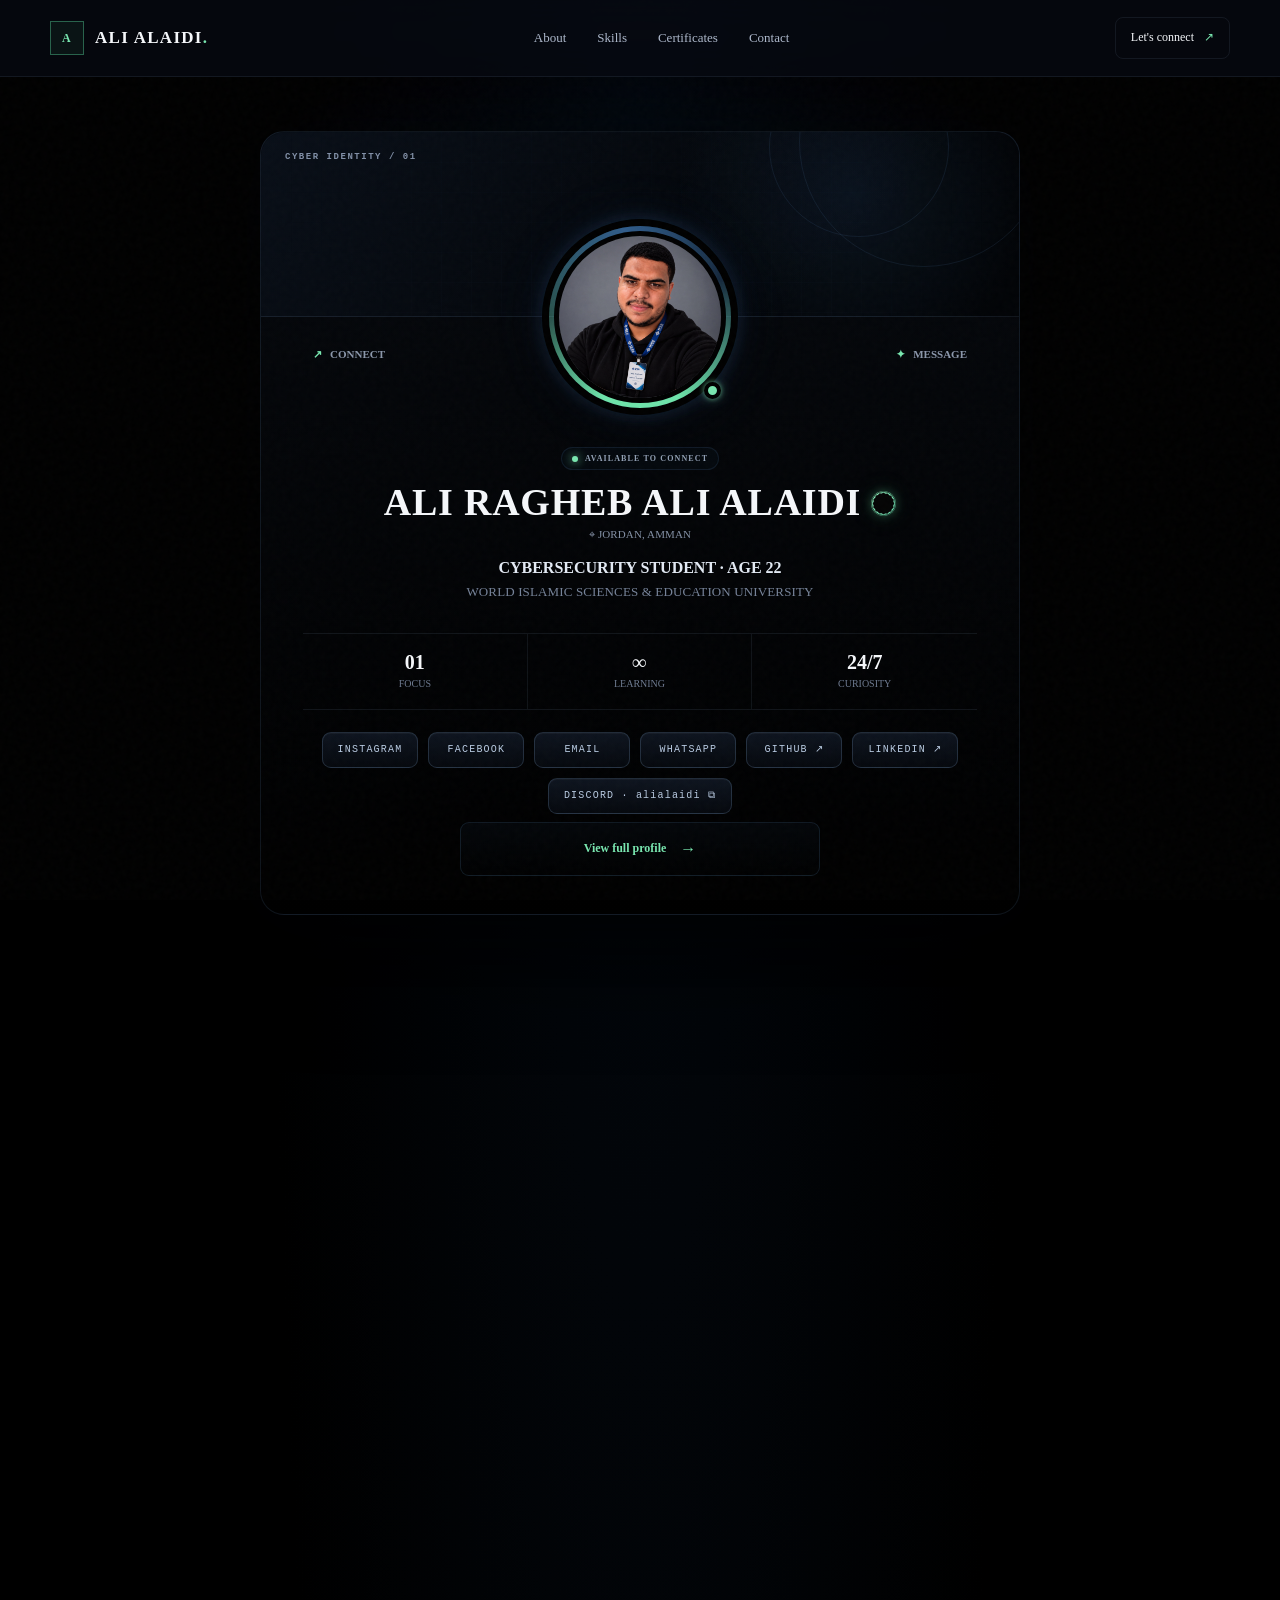
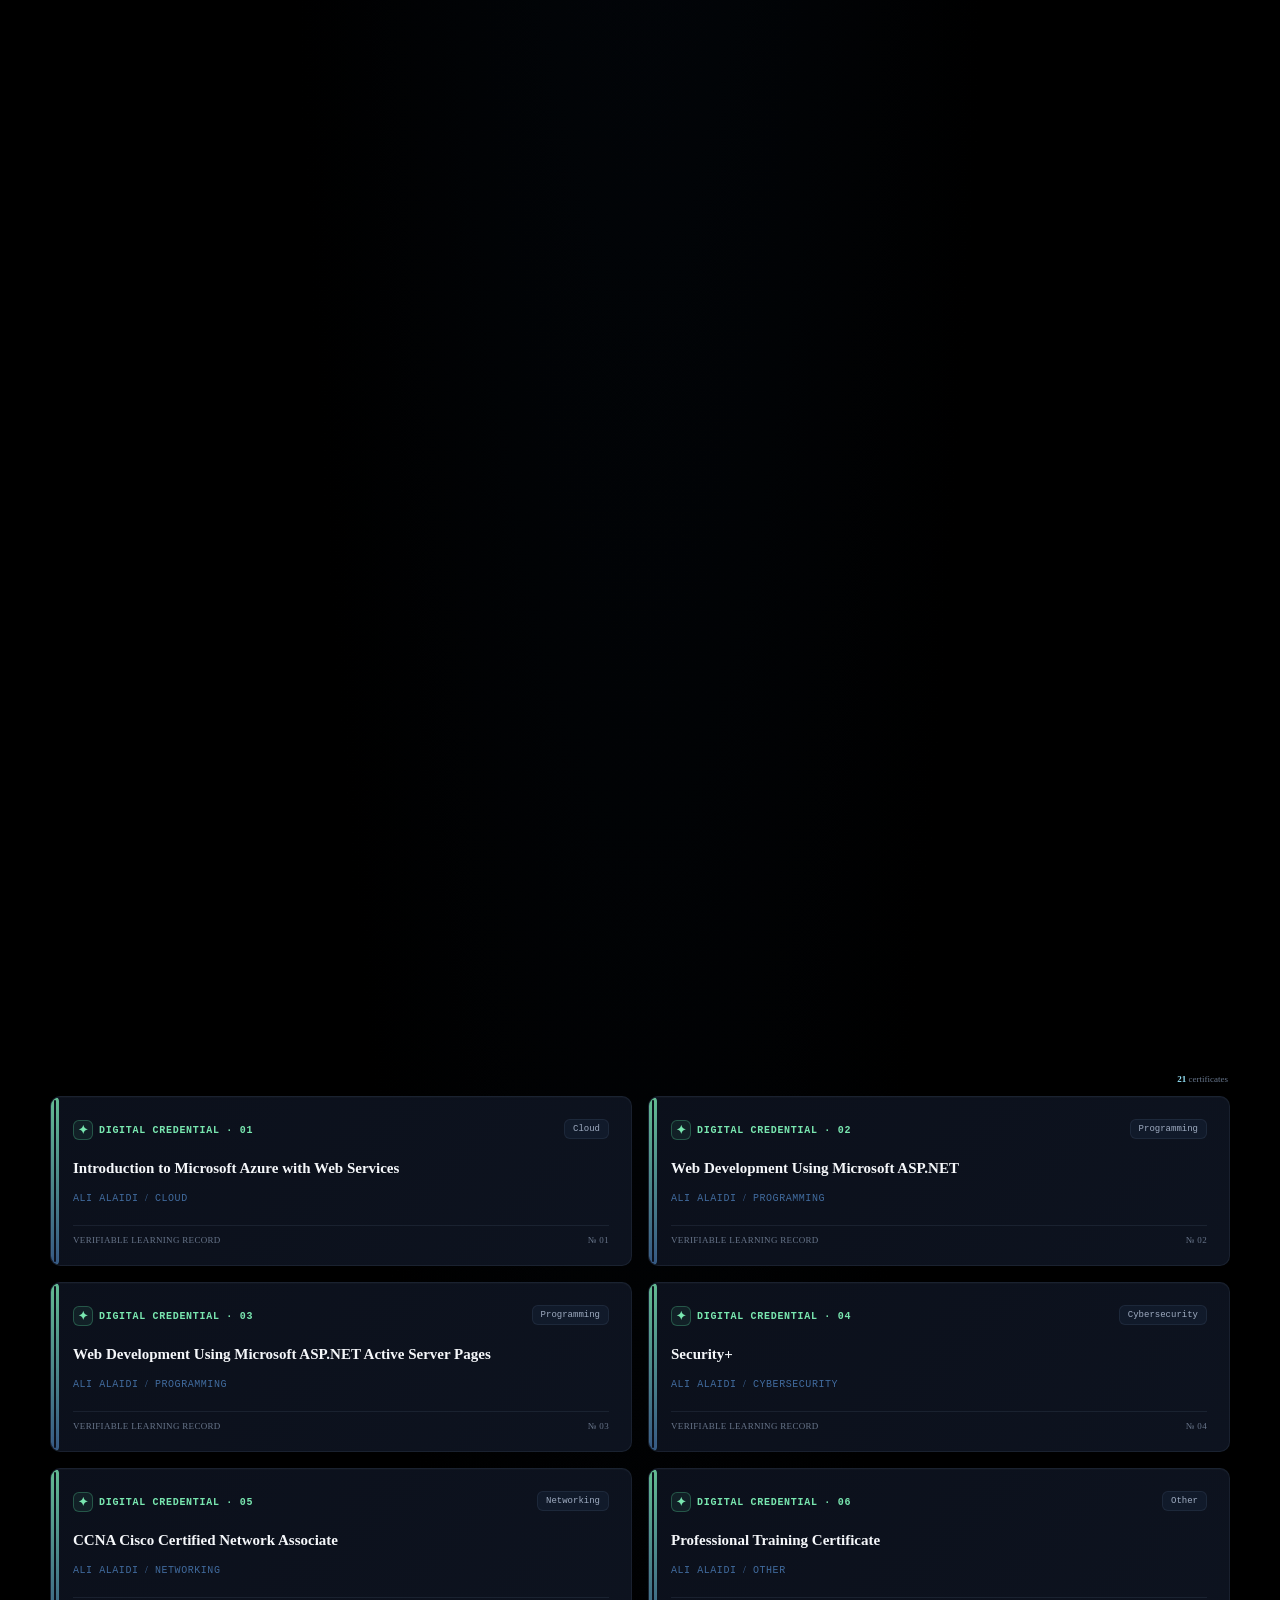
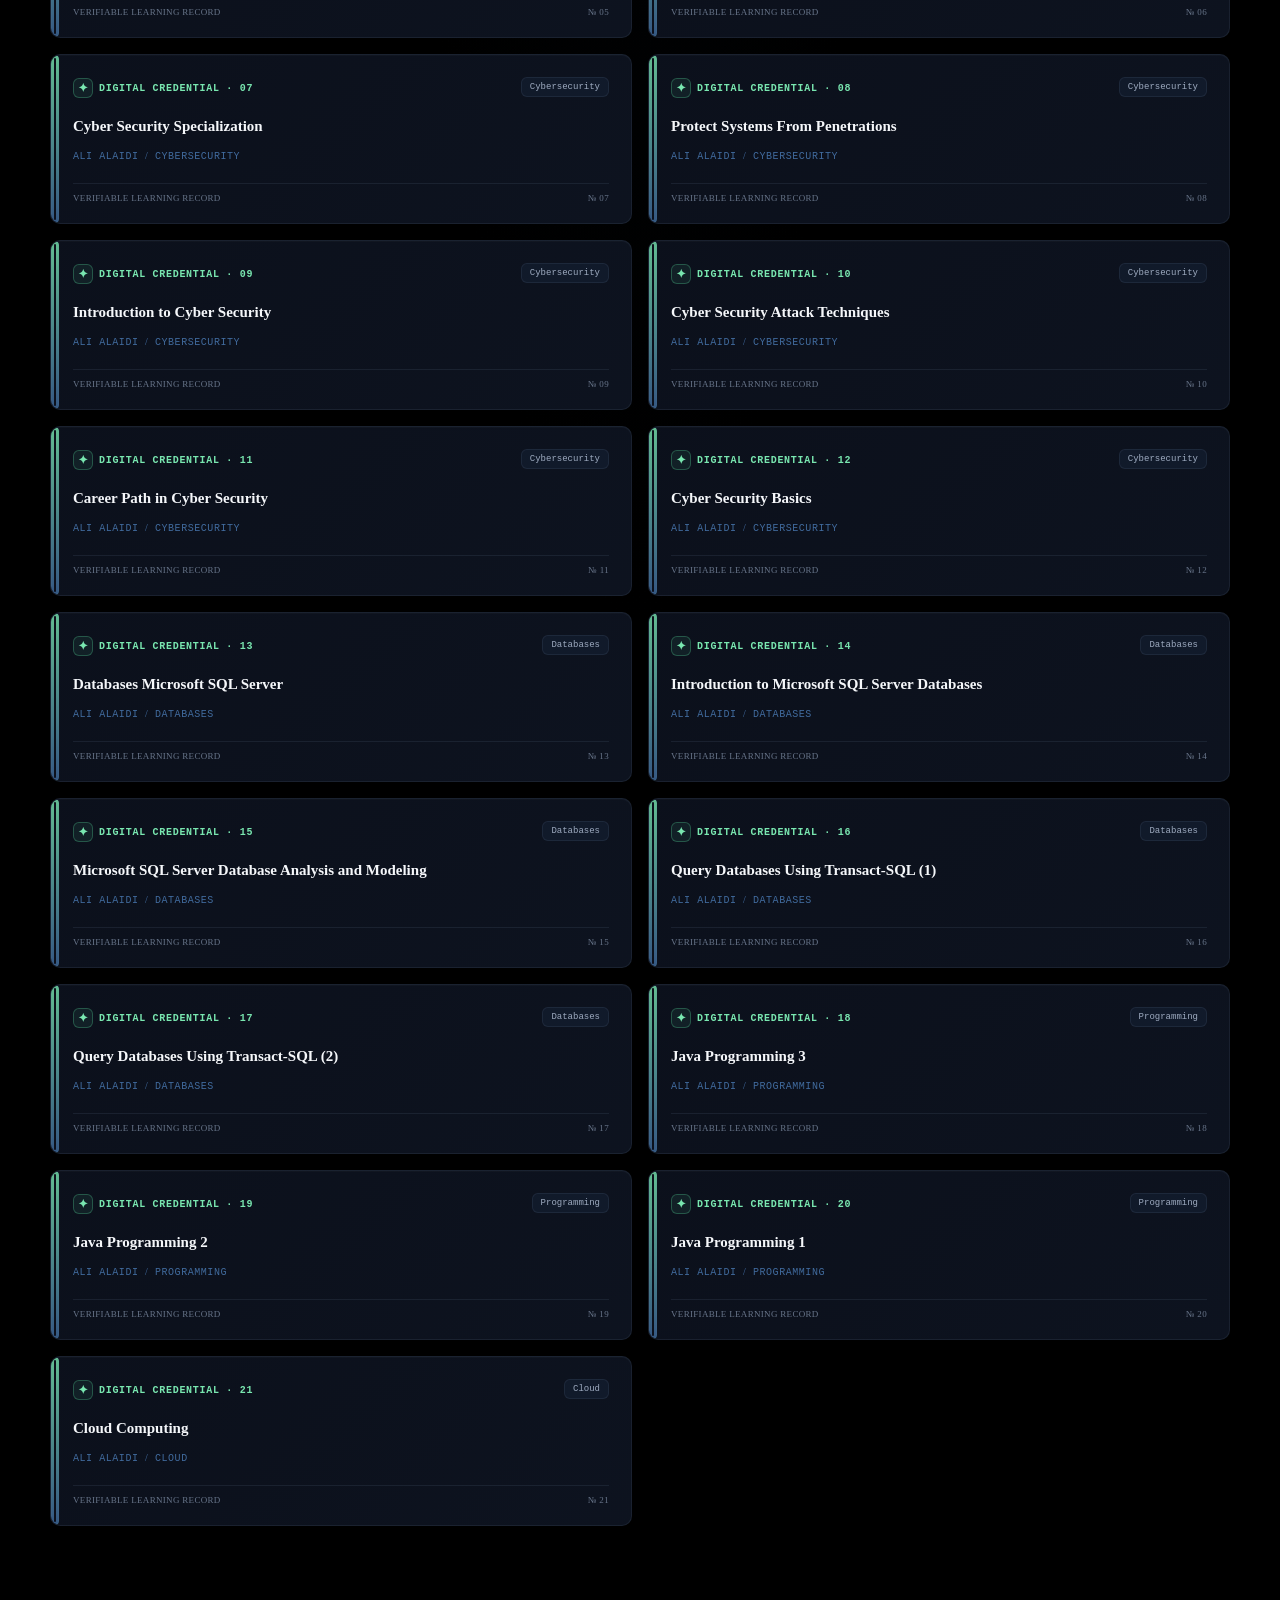
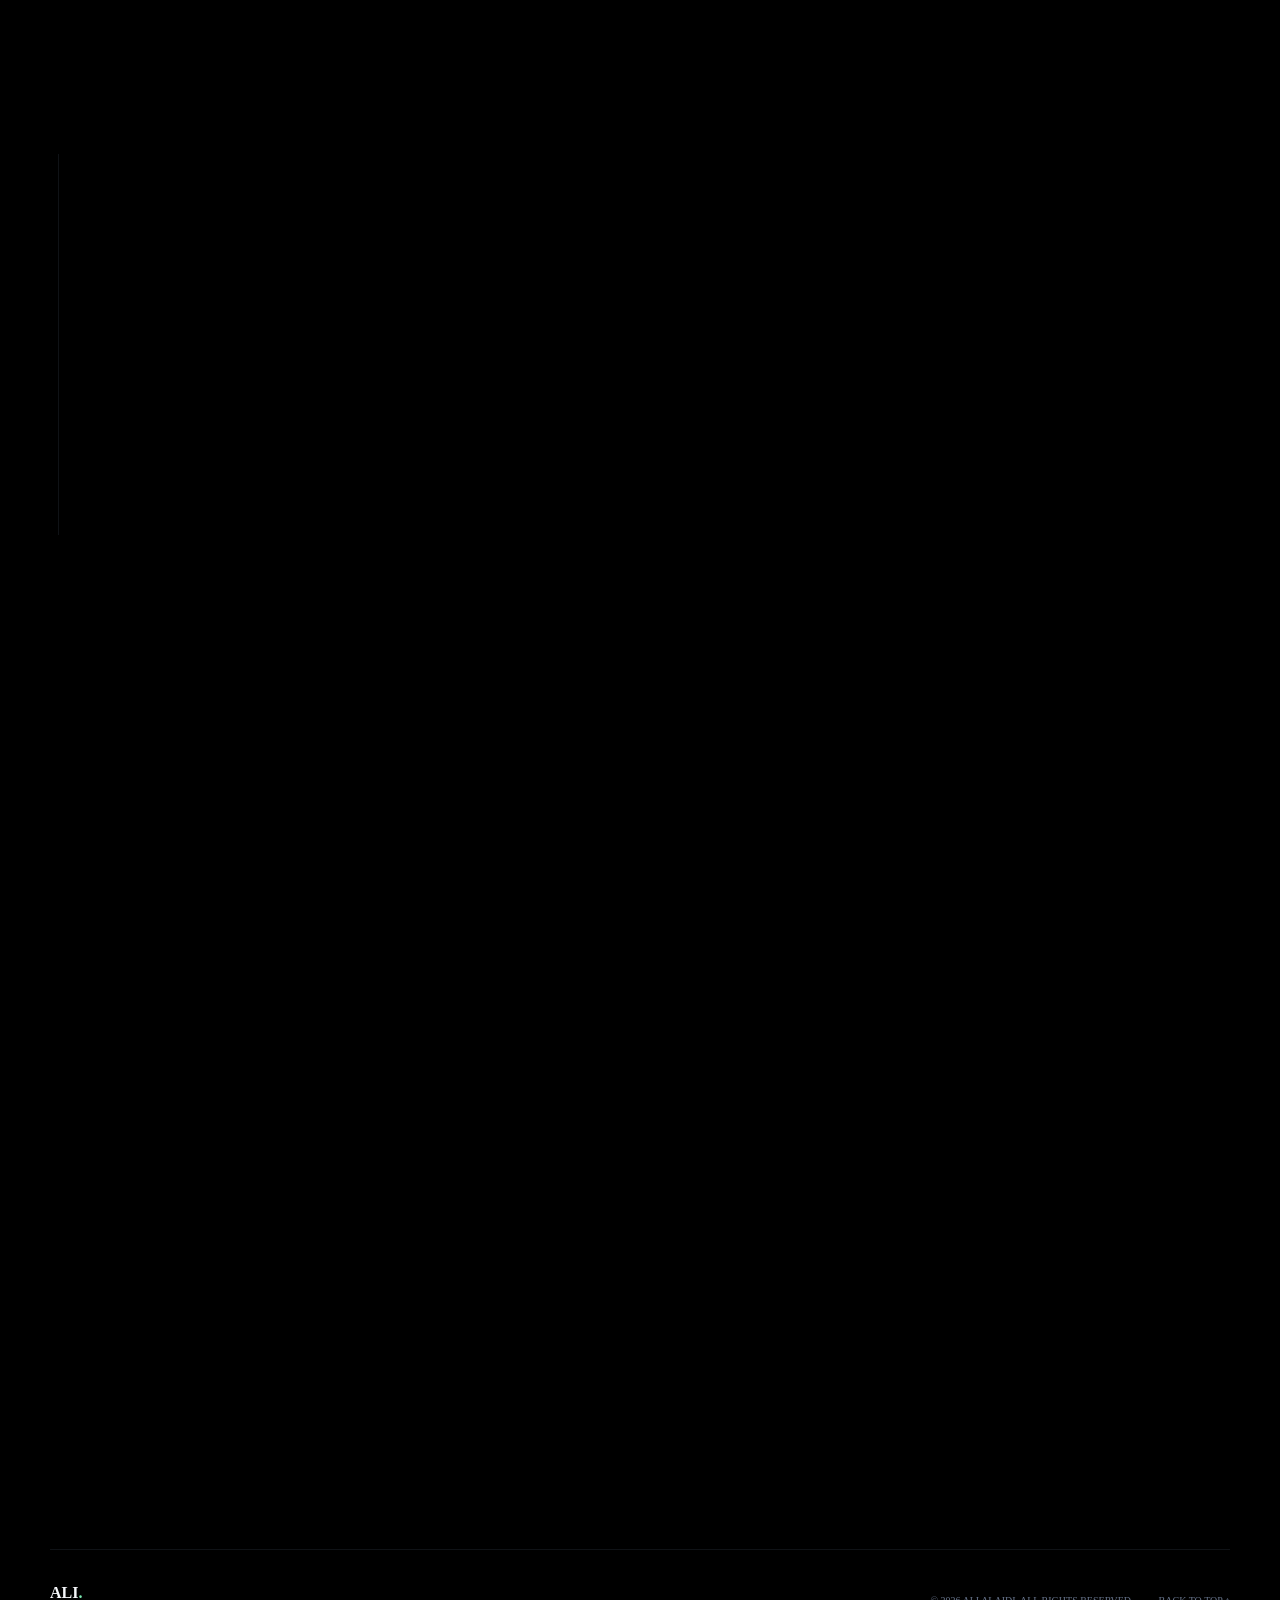
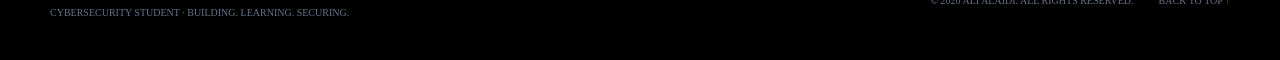
==== commit 4645db86: "Replace entire website" ====
--- a/index.html
+++ b/index.html
@@ -5,7 +5,7 @@
   <meta name="viewport" content="width=device-width, initial-scale=1.0">
   <meta name="description" content="ALI ALAIDI">
   <meta name="theme-color" content="#070a12">
-  <meta http-equiv="Content-Security-Policy" content="default-src 'self'; script-src 'self' 'sha256-ac0Q8jDtin26jcKdKiNupjw2LnTiFAo1djiDMtFoi94=' 'sha256-AHE4VDBLvYIs/pT4iFtlwPdtshAmWmB+4p2O5A1fy3Y='; style-src 'self' https://fonts.googleapis.com 'sha256-Fj0q9WP2iunMHDHfUSccdae9d8nOJT49Vl8OVxh6lnI=' 'sha256-y1xIqgMzJfcZdKP0T9JJPXDVwwE16H00IFS0Fy9AG7c=' 'sha256-79ocJSFhA1Ktr3BLdzNtDQgaO5p4gCgqUp5Qarm4mHQ='; font-src 'self' https://fonts.gstatic.com; img-src 'self' data:; connect-src 'self'; media-src 'self'; object-src 'none'; base-uri 'self'; form-action 'self'; frame-ancestors 'none'; worker-src 'self'; manifest-src 'self'; upgrade-insecure-requests">
+  <meta http-equiv="Content-Security-Policy" content="default-src 'self'; script-src 'self' 'sha256-ANujQ5pbcDPAqI5Sd/u+cP4KDvppxlwfrvOORDPljMM=' 'sha256-AHE4VDBLvYIs/pT4iFtlwPdtshAmWmB+4p2O5A1fy3Y='; style-src 'self' https://fonts.googleapis.com 'sha256-Fj0q9WP2iunMHDHfUSccdae9d8nOJT49Vl8OVxh6lnI=' 'sha256-y1xIqgMzJfcZdKP0T9JJPXDVwwE16H00IFS0Fy9AG7c=' 'sha256-79ocJSFhA1Ktr3BLdzNtDQgaO5p4gCgqUp5Qarm4mHQ='; font-src 'self' https://fonts.gstatic.com; img-src 'self' data:; connect-src 'self'; media-src 'self'; object-src 'none'; base-uri 'self'; form-action 'self'; frame-ancestors 'none'; worker-src 'self'; manifest-src 'self'; upgrade-insecure-requests">
   <meta name="referrer" content="strict-origin-when-cross-origin">
   <meta http-equiv="X-Content-Type-Options" content="nosniff">
   <link rel="preconnect" href="https://fonts.googleapis.com">
@@ -263,27 +263,27 @@
   <div class="modal" id="certModal" aria-hidden="true"><div class="modal-box"><button class="modal-close" aria-label="Close">×</button><span class="mini-label">CERTIFICATE</span><h3 id="modalTitle">Certificate</h3><p>Replace this panel with the real certificate image, issuer, date, credential ID, and verification URL.</p><a href="#" class="btn ghost">Verification link ↗</a></div></div>
 
   <script id="certificates-inline">const certificates = [
-  { file: "cert-01.jpeg", title: "Introduction to Microsoft Azure with Web Services", category: "Cloud" },
-  { file: "cert-02.jpeg", title: "Web Development Using Microsoft ASP.NET", category: "Programming" },
-  { file: "cert-03.jpeg", title: "Web Development Using Microsoft ASP.NET Active Server Pages", category: "Programming" },
-  { file: "cert-04.jpeg", title: "Security+", category: "Cybersecurity" },
-  { file: "cert-05.jpeg", title: "CCNA Cisco Certified Network Associate", category: "Networking" },
-  { file: "cert-06.jpeg", title: "Professional Training Certificate", category: "Other" },
-  { file: "cert-07.jpeg", title: "Cyber Security Specialization", category: "Cybersecurity" },
-  { file: "cert-08.jpeg", title: "Protect Systems From Penetrations", category: "Cybersecurity" },
-  { file: "cert-09.jpeg", title: "Introduction to Cyber Security", category: "Cybersecurity" },
-  { file: "cert-10.jpeg", title: "Cyber Security Attack Techniques", category: "Cybersecurity" },
-  { file: "cert-11.jpeg", title: "Career Path in Cyber Security", category: "Cybersecurity" },
-  { file: "cert-12.jpeg", title: "Cyber Security Basics", category: "Cybersecurity" },
-  { file: "cert-13.jpeg", title: "Databases Microsoft SQL Server", category: "Databases" },
-  { file: "cert-14.jpeg", title: "Introduction to Microsoft SQL Server Databases", category: "Databases" },
-  { file: "cert-15.jpeg", title: "Microsoft SQL Server Database Analysis and Modeling", category: "Databases" },
-  { file: "cert-16.jpeg", title: "Query Databases Using Transact-SQL (1)", category: "Databases" },
-  { file: "cert-17.jpeg", title: "Query Databases Using Transact-SQL (2)", category: "Databases" },
-  { file: "cert-18.jpeg", title: "Java Programming 3", category: "Programming" },
-  { file: "cert-19.jpeg", title: "Java Programming 2", category: "Programming" },
-  { file: "cert-20.jpeg", title: "Java Programming 1", category: "Programming" },
-  { file: "cert-21.jpeg", title: "Cloud Computing", category: "Cloud" },
+  { title: "Introduction to Microsoft Azure with Web Services", category: "Cloud" },
+  { title: "Web Development Using Microsoft ASP.NET", category: "Programming" },
+  { title: "Web Development Using Microsoft ASP.NET Active Server Pages", category: "Programming" },
+  { title: "Security+", category: "Cybersecurity" },
+  { title: "CCNA Cisco Certified Network Associate", category: "Networking" },
+  { title: "Professional Training Certificate", category: "Other" },
+  { title: "Cyber Security Specialization", category: "Cybersecurity" },
+  { title: "Protect Systems From Penetrations", category: "Cybersecurity" },
+  { title: "Introduction to Cyber Security", category: "Cybersecurity" },
+  { title: "Cyber Security Attack Techniques", category: "Cybersecurity" },
+  { title: "Career Path in Cyber Security", category: "Cybersecurity" },
+  { title: "Cyber Security Basics", category: "Cybersecurity" },
+  { title: "Databases Microsoft SQL Server", category: "Databases" },
+  { title: "Introduction to Microsoft SQL Server Databases", category: "Databases" },
+  { title: "Microsoft SQL Server Database Analysis and Modeling", category: "Databases" },
+  { title: "Query Databases Using Transact-SQL (1)", category: "Databases" },
+  { title: "Query Databases Using Transact-SQL (2)", category: "Databases" },
+  { title: "Java Programming 3", category: "Programming" },
+  { title: "Java Programming 2", category: "Programming" },
+  { title: "Java Programming 1", category: "Programming" },
+  { title: "Cloud Computing", category: "Cloud" },
 ];
 
 const categoryOrder = ["All", "Cybersecurity", "Cloud", "Programming", "Databases", "Networking", "Other"];
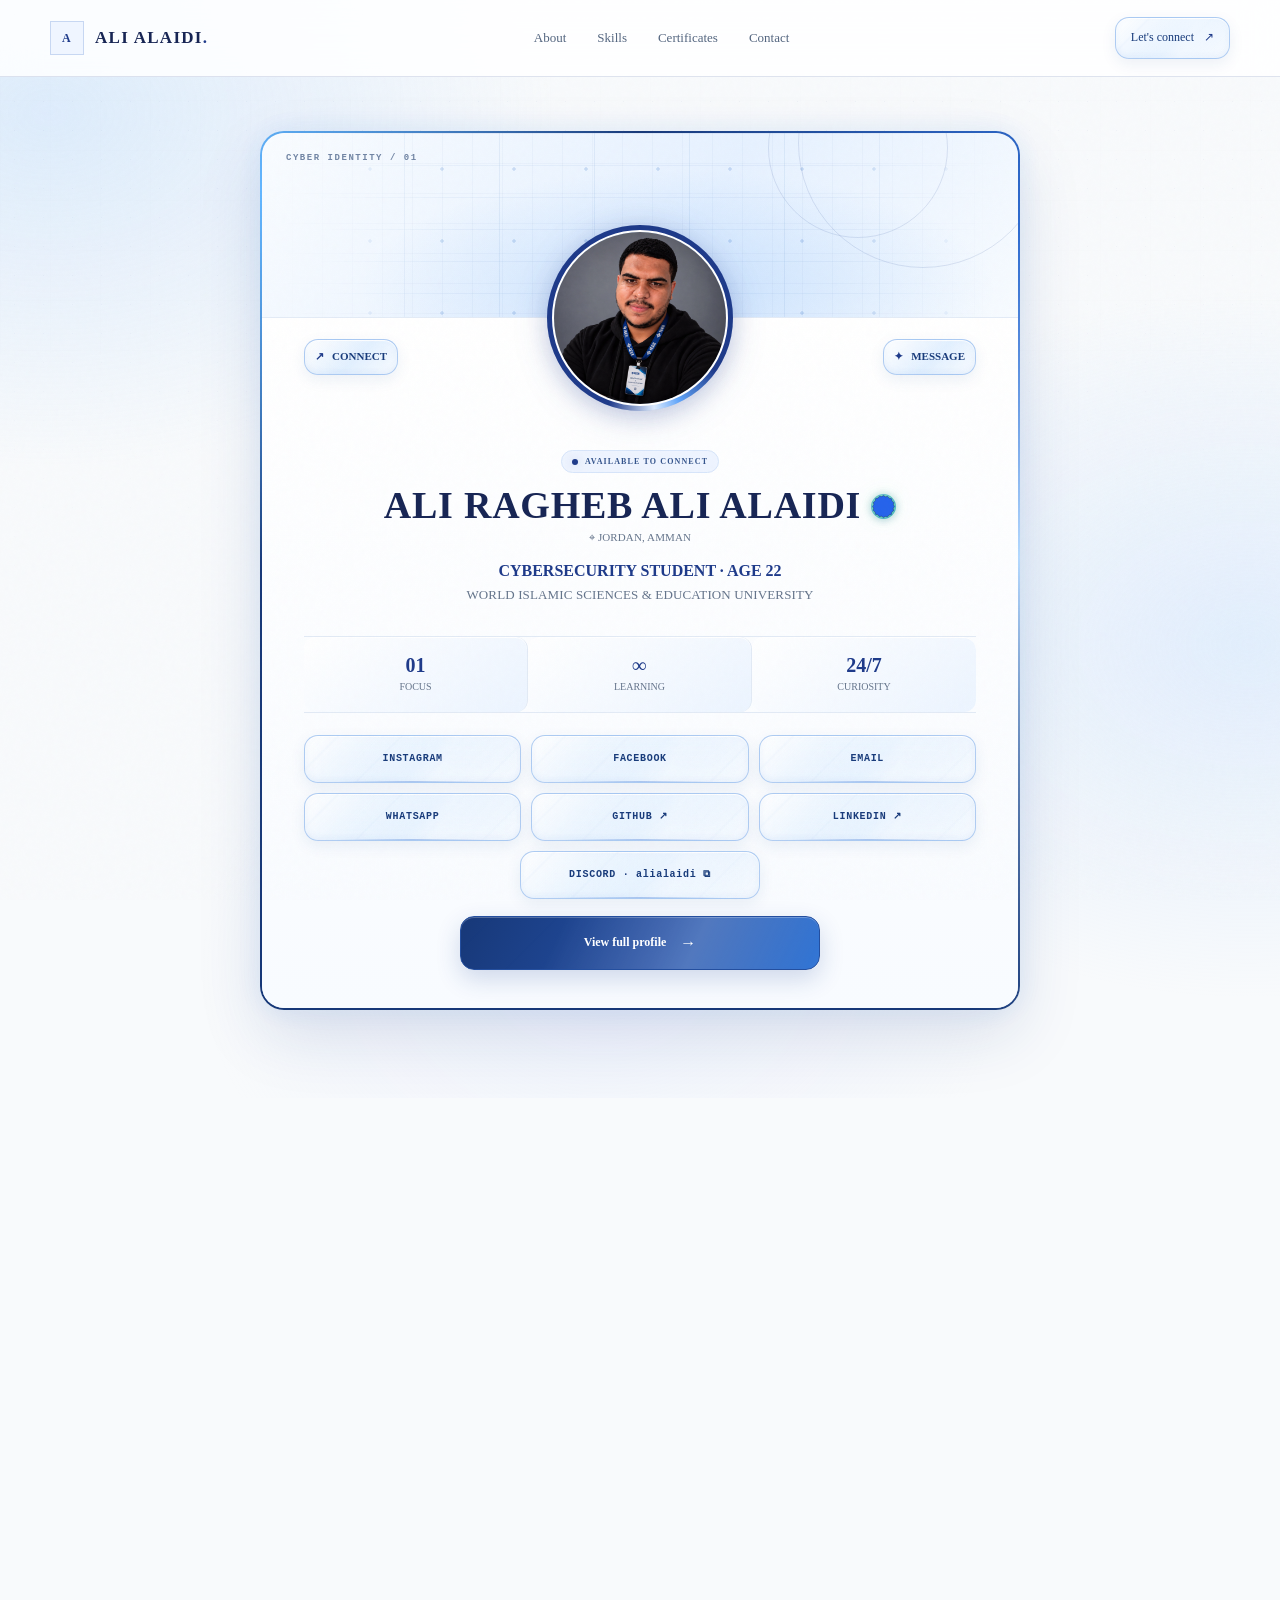
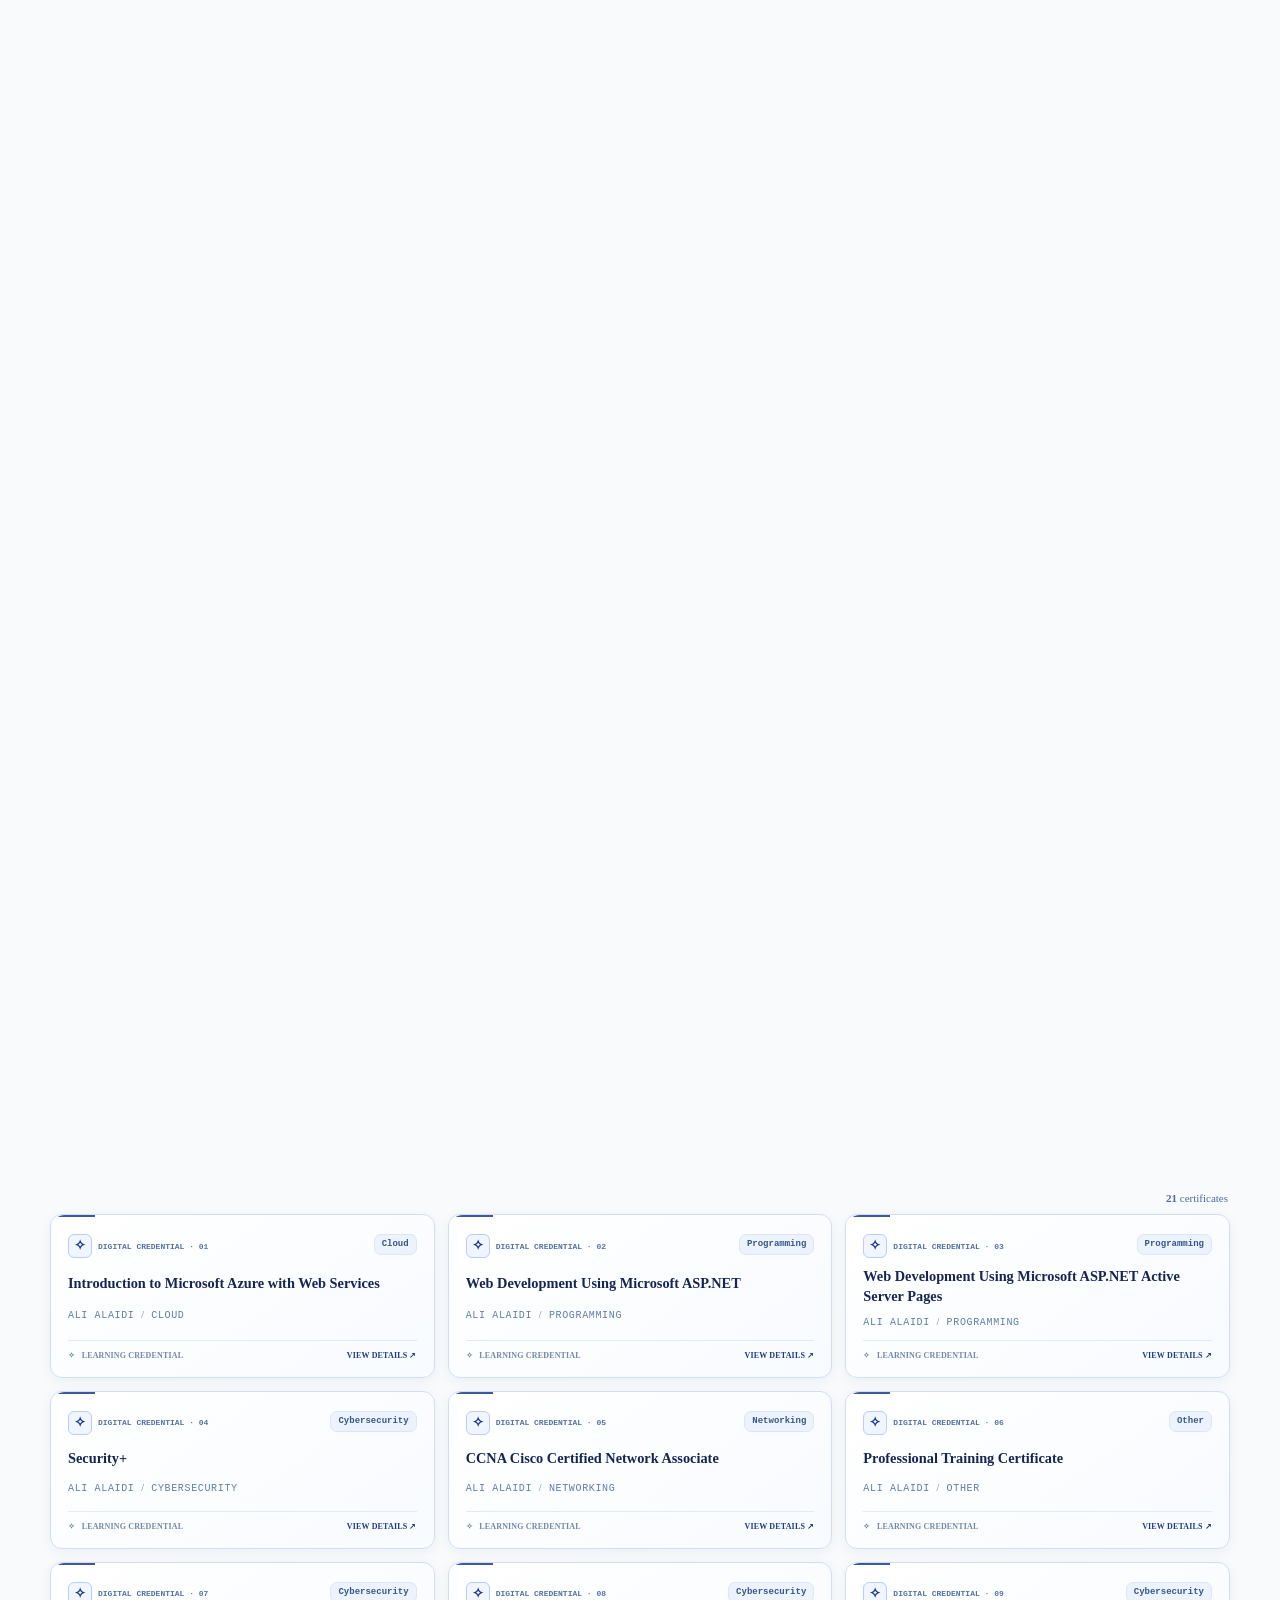
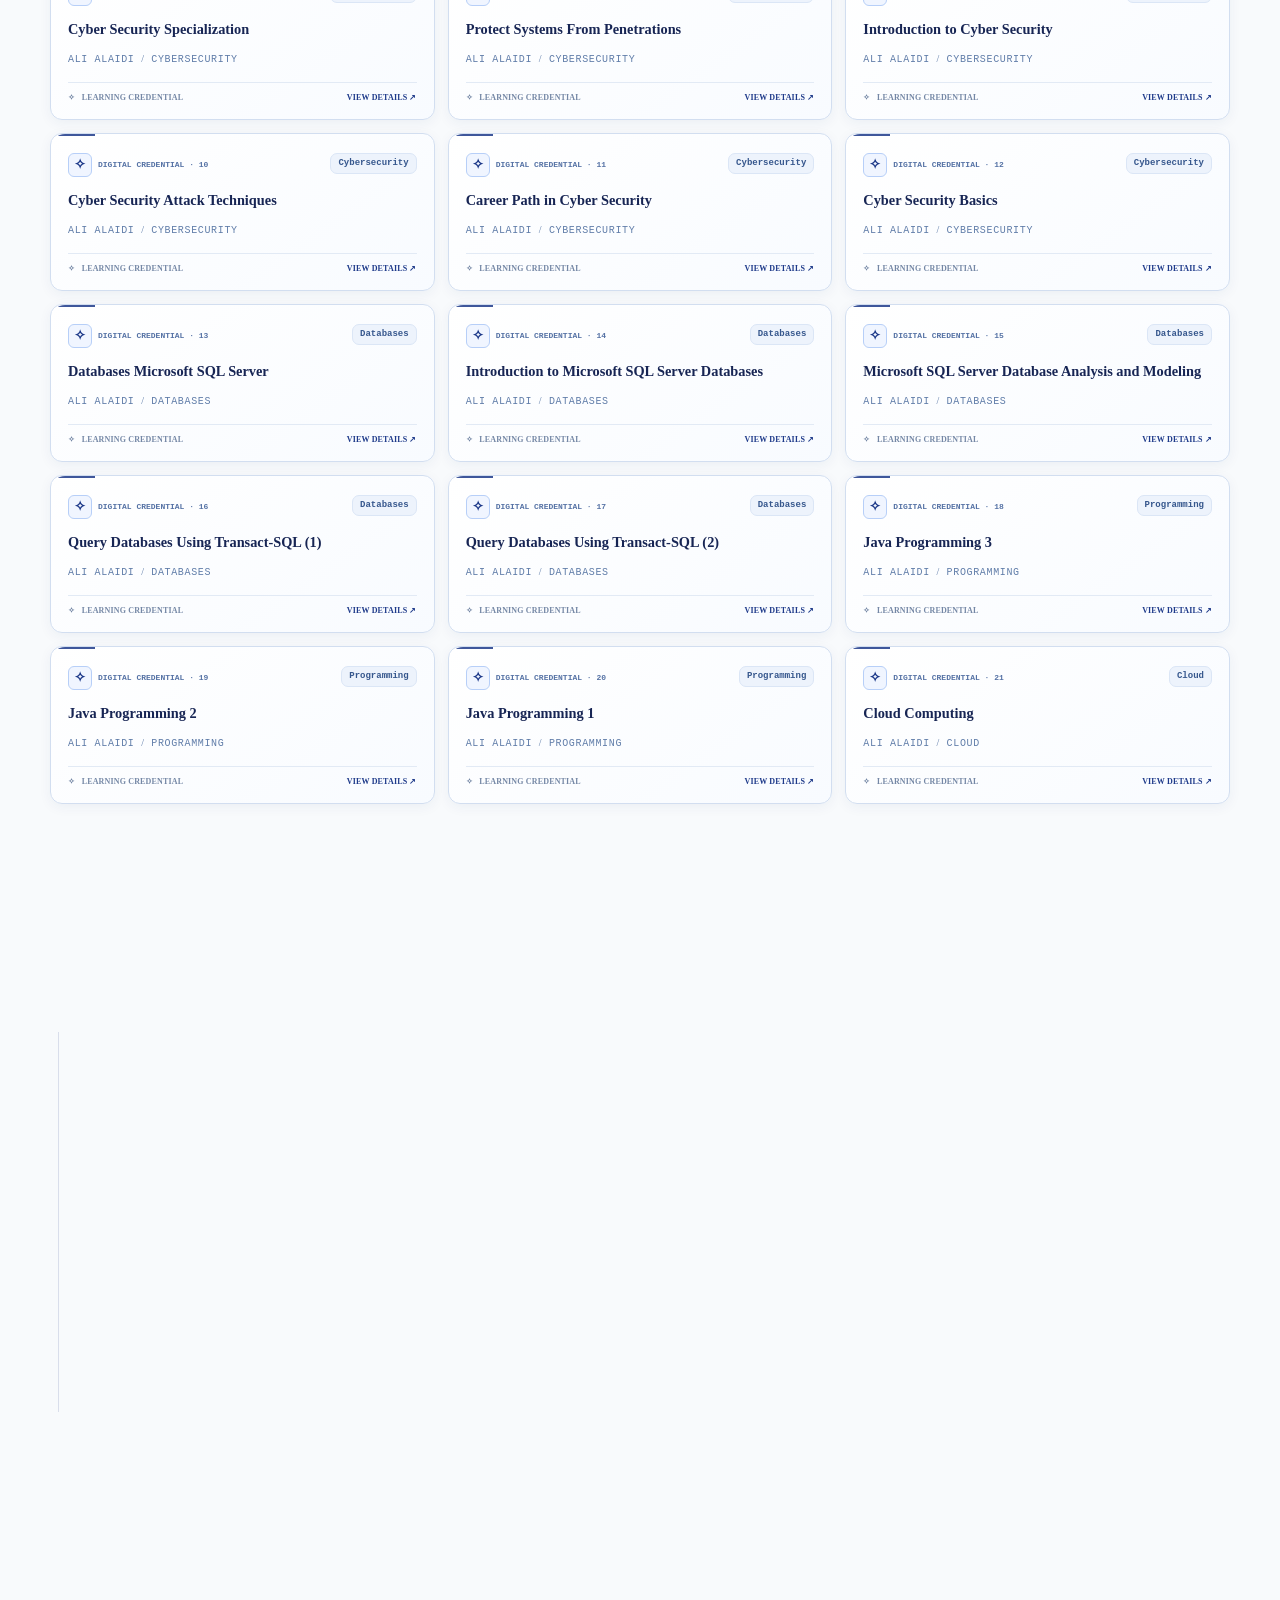
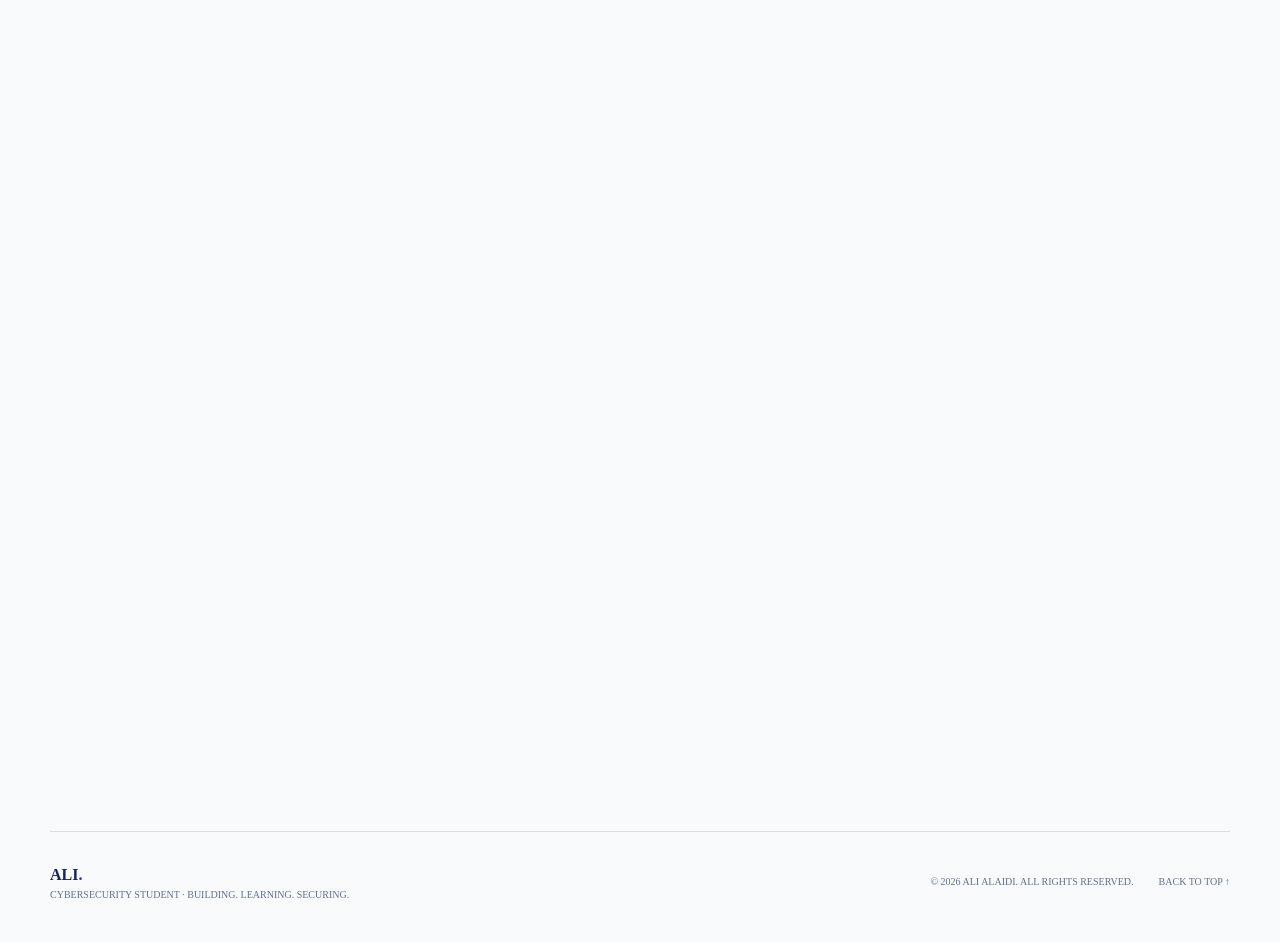
==== commit 88298d3d: "Add files via upload" ====
--- a/index.html
+++ b/index.html
@@ -4,7 +4,7 @@
   <meta charset="UTF-8">
   <meta name="viewport" content="width=device-width, initial-scale=1.0">
   <meta name="description" content="ALI ALAIDI">
-  <meta name="theme-color" content="#070a12">
+  <meta name="theme-color" content="#f8fafc">
   <meta http-equiv="Content-Security-Policy" content="default-src 'self'; script-src 'self' 'sha256-ANujQ5pbcDPAqI5Sd/u+cP4KDvppxlwfrvOORDPljMM=' 'sha256-AHE4VDBLvYIs/pT4iFtlwPdtshAmWmB+4p2O5A1fy3Y='; style-src 'self' https://fonts.googleapis.com 'sha256-Fj0q9WP2iunMHDHfUSccdae9d8nOJT49Vl8OVxh6lnI=' 'sha256-y1xIqgMzJfcZdKP0T9JJPXDVwwE16H00IFS0Fy9AG7c=' 'sha256-79ocJSFhA1Ktr3BLdzNtDQgaO5p4gCgqUp5Qarm4mHQ='; font-src 'self' https://fonts.gstatic.com; img-src 'self' data:; connect-src 'self'; media-src 'self'; object-src 'none'; base-uri 'self'; form-action 'self'; frame-ancestors 'none'; worker-src 'self'; manifest-src 'self'; upgrade-insecure-requests">
   <meta name="referrer" content="strict-origin-when-cross-origin">
   <meta http-equiv="X-Content-Type-Options" content="nosniff">
@@ -185,9 +185,9 @@
         </div>
       </div>
 
-      <div class="certificate-category-bar reveal" id="certificateCategories" aria-label="Certificate categories"></div>
+      <div class="certificate-category-bar reveal" id="certificateCategories" aria-label="Certificate categories"><button type="button" class="certificate-tab active" data-category="All">All <span>(21)</span></button><button type="button" class="certificate-tab " data-category="Cybersecurity">Cybersecurity <span>(7)</span></button><button type="button" class="certificate-tab " data-category="Cloud">Cloud <span>(2)</span></button><button type="button" class="certificate-tab " data-category="Programming">Programming <span>(5)</span></button><button type="button" class="certificate-tab " data-category="Databases">Databases <span>(5)</span></button><button type="button" class="certificate-tab " data-category="Networking">Networking <span>(1)</span></button><button type="button" class="certificate-tab " data-category="Other">Other <span>(1)</span></button></div>
       <div class="certificate-filter-meta"><span><b id="certificateCount">21</b> certificates</span></div>
-      <div id="certificatesGrid" class="certificates-grid certificate-category-grid"></div>
+      <div id="certificatesGrid" class="certificates-grid certificate-category-grid"><article class="certificate-card certificate-text-card" tabindex="0" role="button" aria-label="View certificate details: Introduction to Microsoft Azure with Web Services" data-certificate-index="0"><div class="certificate-text-top"><span class="certificate-number"><span class="certificate-seal" aria-hidden="true">✧</span> DIGITAL CREDENTIAL · 01</span><span class="certificate-status">Cloud</span></div><h3>Introduction to Microsoft Azure with Web Services</h3><p class="certificate-provider">ALI ALAIDI <span aria-hidden="true">/</span> Cloud</p><div class="certificate-text-footer"><span class="credential-foot-label">✧ &nbsp; LEARNING CREDENTIAL</span><span class="credential-view">VIEW DETAILS ↗</span></div></article><article class="certificate-card certificate-text-card" tabindex="0" role="button" aria-label="View certificate details: Web Development Using Microsoft ASP.NET" data-certificate-index="1"><div class="certificate-text-top"><span class="certificate-number"><span class="certificate-seal" aria-hidden="true">✧</span> DIGITAL CREDENTIAL · 02</span><span class="certificate-status">Programming</span></div><h3>Web Development Using Microsoft ASP.NET</h3><p class="certificate-provider">ALI ALAIDI <span aria-hidden="true">/</span> Programming</p><div class="certificate-text-footer"><span class="credential-foot-label">✧ &nbsp; LEARNING CREDENTIAL</span><span class="credential-view">VIEW DETAILS ↗</span></div></article><article class="certificate-card certificate-text-card" tabindex="0" role="button" aria-label="View certificate details: Web Development Using Microsoft ASP.NET Active Server Pages" data-certificate-index="2"><div class="certificate-text-top"><span class="certificate-number"><span class="certificate-seal" aria-hidden="true">✧</span> DIGITAL CREDENTIAL · 03</span><span class="certificate-status">Programming</span></div><h3>Web Development Using Microsoft ASP.NET Active Server Pages</h3><p class="certificate-provider">ALI ALAIDI <span aria-hidden="true">/</span> Programming</p><div class="certificate-text-footer"><span class="credential-foot-label">✧ &nbsp; LEARNING CREDENTIAL</span><span class="credential-view">VIEW DETAILS ↗</span></div></article><article class="certificate-card certificate-text-card" tabindex="0" role="button" aria-label="View certificate details: Security+" data-certificate-index="3"><div class="certificate-text-top"><span class="certificate-number"><span class="certificate-seal" aria-hidden="true">✧</span> DIGITAL CREDENTIAL · 04</span><span class="certificate-status">Cybersecurity</span></div><h3>Security+</h3><p class="certificate-provider">ALI ALAIDI <span aria-hidden="true">/</span> Cybersecurity</p><div class="certificate-text-footer"><span class="credential-foot-label">✧ &nbsp; LEARNING CREDENTIAL</span><span class="credential-view">VIEW DETAILS ↗</span></div></article><article class="certificate-card certificate-text-card" tabindex="0" role="button" aria-label="View certificate details: CCNA Cisco Certified Network Associate" data-certificate-index="4"><div class="certificate-text-top"><span class="certificate-number"><span class="certificate-seal" aria-hidden="true">✧</span> DIGITAL CREDENTIAL · 05</span><span class="certificate-status">Networking</span></div><h3>CCNA Cisco Certified Network Associate</h3><p class="certificate-provider">ALI ALAIDI <span aria-hidden="true">/</span> Networking</p><div class="certificate-text-footer"><span class="credential-foot-label">✧ &nbsp; LEARNING CREDENTIAL</span><span class="credential-view">VIEW DETAILS ↗</span></div></article><article class="certificate-card certificate-text-card" tabindex="0" role="button" aria-label="View certificate details: Professional Training Certificate" data-certificate-index="5"><div class="certificate-text-top"><span class="certificate-number"><span class="certificate-seal" aria-hidden="true">✧</span> DIGITAL CREDENTIAL · 06</span><span class="certificate-status">Other</span></div><h3>Professional Training Certificate</h3><p class="certificate-provider">ALI ALAIDI <span aria-hidden="true">/</span> Other</p><div class="certificate-text-footer"><span class="credential-foot-label">✧ &nbsp; LEARNING CREDENTIAL</span><span class="credential-view">VIEW DETAILS ↗</span></div></article><article class="certificate-card certificate-text-card" tabindex="0" role="button" aria-label="View certificate details: Cyber Security Specialization" data-certificate-index="6"><div class="certificate-text-top"><span class="certificate-number"><span class="certificate-seal" aria-hidden="true">✧</span> DIGITAL CREDENTIAL · 07</span><span class="certificate-status">Cybersecurity</span></div><h3>Cyber Security Specialization</h3><p class="certificate-provider">ALI ALAIDI <span aria-hidden="true">/</span> Cybersecurity</p><div class="certificate-text-footer"><span class="credential-foot-label">✧ &nbsp; LEARNING CREDENTIAL</span><span class="credential-view">VIEW DETAILS ↗</span></div></article><article class="certificate-card certificate-text-card" tabindex="0" role="button" aria-label="View certificate details: Protect Systems From Penetrations" data-certificate-index="7"><div class="certificate-text-top"><span class="certificate-number"><span class="certificate-seal" aria-hidden="true">✧</span> DIGITAL CREDENTIAL · 08</span><span class="certificate-status">Cybersecurity</span></div><h3>Protect Systems From Penetrations</h3><p class="certificate-provider">ALI ALAIDI <span aria-hidden="true">/</span> Cybersecurity</p><div class="certificate-text-footer"><span class="credential-foot-label">✧ &nbsp; LEARNING CREDENTIAL</span><span class="credential-view">VIEW DETAILS ↗</span></div></article><article class="certificate-card certificate-text-card" tabindex="0" role="button" aria-label="View certificate details: Introduction to Cyber Security" data-certificate-index="8"><div class="certificate-text-top"><span class="certificate-number"><span class="certificate-seal" aria-hidden="true">✧</span> DIGITAL CREDENTIAL · 09</span><span class="certificate-status">Cybersecurity</span></div><h3>Introduction to Cyber Security</h3><p class="certificate-provider">ALI ALAIDI <span aria-hidden="true">/</span> Cybersecurity</p><div class="certificate-text-footer"><span class="credential-foot-label">✧ &nbsp; LEARNING CREDENTIAL</span><span class="credential-view">VIEW DETAILS ↗</span></div></article><article class="certificate-card certificate-text-card" tabindex="0" role="button" aria-label="View certificate details: Cyber Security Attack Techniques" data-certificate-index="9"><div class="certificate-text-top"><span class="certificate-number"><span class="certificate-seal" aria-hidden="true">✧</span> DIGITAL CREDENTIAL · 10</span><span class="certificate-status">Cybersecurity</span></div><h3>Cyber Security Attack Techniques</h3><p class="certificate-provider">ALI ALAIDI <span aria-hidden="true">/</span> Cybersecurity</p><div class="certificate-text-footer"><span class="credential-foot-label">✧ &nbsp; LEARNING CREDENTIAL</span><span class="credential-view">VIEW DETAILS ↗</span></div></article><article class="certificate-card certificate-text-card" tabindex="0" role="button" aria-label="View certificate details: Career Path in Cyber Security" data-certificate-index="10"><div class="certificate-text-top"><span class="certificate-number"><span class="certificate-seal" aria-hidden="true">✧</span> DIGITAL CREDENTIAL · 11</span><span class="certificate-status">Cybersecurity</span></div><h3>Career Path in Cyber Security</h3><p class="certificate-provider">ALI ALAIDI <span aria-hidden="true">/</span> Cybersecurity</p><div class="certificate-text-footer"><span class="credential-foot-label">✧ &nbsp; LEARNING CREDENTIAL</span><span class="credential-view">VIEW DETAILS ↗</span></div></article><article class="certificate-card certificate-text-card" tabindex="0" role="button" aria-label="View certificate details: Cyber Security Basics" data-certificate-index="11"><div class="certificate-text-top"><span class="certificate-number"><span class="certificate-seal" aria-hidden="true">✧</span> DIGITAL CREDENTIAL · 12</span><span class="certificate-status">Cybersecurity</span></div><h3>Cyber Security Basics</h3><p class="certificate-provider">ALI ALAIDI <span aria-hidden="true">/</span> Cybersecurity</p><div class="certificate-text-footer"><span class="credential-foot-label">✧ &nbsp; LEARNING CREDENTIAL</span><span class="credential-view">VIEW DETAILS ↗</span></div></article><article class="certificate-card certificate-text-card" tabindex="0" role="button" aria-label="View certificate details: Databases Microsoft SQL Server" data-certificate-index="12"><div class="certificate-text-top"><span class="certificate-number"><span class="certificate-seal" aria-hidden="true">✧</span> DIGITAL CREDENTIAL · 13</span><span class="certificate-status">Databases</span></div><h3>Databases Microsoft SQL Server</h3><p class="certificate-provider">ALI ALAIDI <span aria-hidden="true">/</span> Databases</p><div class="certificate-text-footer"><span class="credential-foot-label">✧ &nbsp; LEARNING CREDENTIAL</span><span class="credential-view">VIEW DETAILS ↗</span></div></article><article class="certificate-card certificate-text-card" tabindex="0" role="button" aria-label="View certificate details: Introduction to Microsoft SQL Server Databases" data-certificate-index="13"><div class="certificate-text-top"><span class="certificate-number"><span class="certificate-seal" aria-hidden="true">✧</span> DIGITAL CREDENTIAL · 14</span><span class="certificate-status">Databases</span></div><h3>Introduction to Microsoft SQL Server Databases</h3><p class="certificate-provider">ALI ALAIDI <span aria-hidden="true">/</span> Databases</p><div class="certificate-text-footer"><span class="credential-foot-label">✧ &nbsp; LEARNING CREDENTIAL</span><span class="credential-view">VIEW DETAILS ↗</span></div></article><article class="certificate-card certificate-text-card" tabindex="0" role="button" aria-label="View certificate details: Microsoft SQL Server Database Analysis and Modeling" data-certificate-index="14"><div class="certificate-text-top"><span class="certificate-number"><span class="certificate-seal" aria-hidden="true">✧</span> DIGITAL CREDENTIAL · 15</span><span class="certificate-status">Databases</span></div><h3>Microsoft SQL Server Database Analysis and Modeling</h3><p class="certificate-provider">ALI ALAIDI <span aria-hidden="true">/</span> Databases</p><div class="certificate-text-footer"><span class="credential-foot-label">✧ &nbsp; LEARNING CREDENTIAL</span><span class="credential-view">VIEW DETAILS ↗</span></div></article><article class="certificate-card certificate-text-card" tabindex="0" role="button" aria-label="View certificate details: Query Databases Using Transact-SQL (1)" data-certificate-index="15"><div class="certificate-text-top"><span class="certificate-number"><span class="certificate-seal" aria-hidden="true">✧</span> DIGITAL CREDENTIAL · 16</span><span class="certificate-status">Databases</span></div><h3>Query Databases Using Transact-SQL (1)</h3><p class="certificate-provider">ALI ALAIDI <span aria-hidden="true">/</span> Databases</p><div class="certificate-text-footer"><span class="credential-foot-label">✧ &nbsp; LEARNING CREDENTIAL</span><span class="credential-view">VIEW DETAILS ↗</span></div></article><article class="certificate-card certificate-text-card" tabindex="0" role="button" aria-label="View certificate details: Query Databases Using Transact-SQL (2)" data-certificate-index="16"><div class="certificate-text-top"><span class="certificate-number"><span class="certificate-seal" aria-hidden="true">✧</span> DIGITAL CREDENTIAL · 17</span><span class="certificate-status">Databases</span></div><h3>Query Databases Using Transact-SQL (2)</h3><p class="certificate-provider">ALI ALAIDI <span aria-hidden="true">/</span> Databases</p><div class="certificate-text-footer"><span class="credential-foot-label">✧ &nbsp; LEARNING CREDENTIAL</span><span class="credential-view">VIEW DETAILS ↗</span></div></article><article class="certificate-card certificate-text-card" tabindex="0" role="button" aria-label="View certificate details: Java Programming 3" data-certificate-index="17"><div class="certificate-text-top"><span class="certificate-number"><span class="certificate-seal" aria-hidden="true">✧</span> DIGITAL CREDENTIAL · 18</span><span class="certificate-status">Programming</span></div><h3>Java Programming 3</h3><p class="certificate-provider">ALI ALAIDI <span aria-hidden="true">/</span> Programming</p><div class="certificate-text-footer"><span class="credential-foot-label">✧ &nbsp; LEARNING CREDENTIAL</span><span class="credential-view">VIEW DETAILS ↗</span></div></article><article class="certificate-card certificate-text-card" tabindex="0" role="button" aria-label="View certificate details: Java Programming 2" data-certificate-index="18"><div class="certificate-text-top"><span class="certificate-number"><span class="certificate-seal" aria-hidden="true">✧</span> DIGITAL CREDENTIAL · 19</span><span class="certificate-status">Programming</span></div><h3>Java Programming 2</h3><p class="certificate-provider">ALI ALAIDI <span aria-hidden="true">/</span> Programming</p><div class="certificate-text-footer"><span class="credential-foot-label">✧ &nbsp; LEARNING CREDENTIAL</span><span class="credential-view">VIEW DETAILS ↗</span></div></article><article class="certificate-card certificate-text-card" tabindex="0" role="button" aria-label="View certificate details: Java Programming 1" data-certificate-index="19"><div class="certificate-text-top"><span class="certificate-number"><span class="certificate-seal" aria-hidden="true">✧</span> DIGITAL CREDENTIAL · 20</span><span class="certificate-status">Programming</span></div><h3>Java Programming 1</h3><p class="certificate-provider">ALI ALAIDI <span aria-hidden="true">/</span> Programming</p><div class="certificate-text-footer"><span class="credential-foot-label">✧ &nbsp; LEARNING CREDENTIAL</span><span class="credential-view">VIEW DETAILS ↗</span></div></article><article class="certificate-card certificate-text-card" tabindex="0" role="button" aria-label="View certificate details: Cloud Computing" data-certificate-index="20"><div class="certificate-text-top"><span class="certificate-number"><span class="certificate-seal" aria-hidden="true">✧</span> DIGITAL CREDENTIAL · 21</span><span class="certificate-status">Cloud</span></div><h3>Cloud Computing</h3><p class="certificate-provider">ALI ALAIDI <span aria-hidden="true">/</span> Cloud</p><div class="certificate-text-footer"><span class="credential-foot-label">✧ &nbsp; LEARNING CREDENTIAL</span><span class="credential-view">VIEW DETAILS ↗</span></div></article></div>
 
     </section>
 
@@ -230,15 +230,19 @@
         <div class="platform-track">
           <a class="platform-card" href="https://www.pioneersacademy.com/en" target="_blank" rel="noopener noreferrer" aria-label="Visit Pioneers Academy">
             <div class="platform-logo"><img src="platform-pioneers.png" alt="Pioneers Academy"></div>
+            <span class="platform-name">PIONEERS ACADEMY</span>
           </a>
           <a class="platform-card" href="https://www.thehope-tech.com/" target="_blank" rel="noopener noreferrer" aria-label="Visit The Hope">
             <div class="platform-logo"><img src="platform-hope.png" alt="The Hope"></div>
+            <span class="platform-name">THE HOPE</span>
           </a>
           <a class="platform-card" href="https://www.ieee.org/" target="_blank" rel="noopener noreferrer" aria-label="Visit IEEE">
             <div class="platform-logo"><img src="platform-ieee.png" alt="IEEE"></div>
+            <span class="platform-name">IEEE</span>
           </a>
           <a class="platform-card" href="https://www.edraak.org/" target="_blank" rel="noopener noreferrer" aria-label="Visit Edraak">
             <div class="platform-logo"><img src="platform-edraak.png" alt="Edraak"></div>
+            <span class="platform-name">EDRAAK</span>
           </a>
 
         </div>
@@ -323,7 +327,7 @@
     const count = category === "All"
       ? certificates.length
       : certificates.filter(cert => cert.category === category).length;
-    return `<button type="button" class="certificate-tab ${category === activeCategory ? "active" : ""}" data-category="${escapeHtml(category)}">${escapeHtml(category)} <span>(${count})</span></button>`;
+    return `<button type="button" class="certificate-tab ${category === activeCategory ? "active" : ""}" data-category="${escapeHtml(category)}" aria-pressed="${category === activeCategory}">${escapeHtml(category)} <span>(${count})</span></button>`;
   }).join("");
 
   bar.querySelectorAll(".certificate-tab").forEach(button => {
@@ -349,18 +353,32 @@
   grid.innerHTML = visible.map((cert) => {
     const originalIndex = certificates.indexOf(cert);
     return `
-      <article class="certificate-card certificate-text-card">
+      <article class="certificate-card certificate-text-card" tabindex="0" role="button" aria-label="View certificate details: ${escapeHtml(cert.title)}" data-certificate-index="${originalIndex}">
         <div class="certificate-text-top">
-          <span class="certificate-number"><span class="certificate-seal" aria-hidden="true">✦</span> DIGITAL CREDENTIAL · ${String(originalIndex + 1).padStart(2, "0")}</span>
+          <span class="certificate-number"><span class="certificate-seal" aria-hidden="true">✧</span> DIGITAL CREDENTIAL · ${String(originalIndex + 1).padStart(2, "0")}</span>
           <span class="certificate-status">${escapeHtml(cert.category)}</span>
         </div>
         <h3>${escapeHtml(cert.title)}</h3>
         <p class="certificate-provider">ALI ALAIDI <span aria-hidden="true">/</span> ${escapeHtml(cert.category)}</p>
-        <div class="certificate-text-footer"><span>VERIFIABLE LEARNING RECORD</span><span>№ ${String(originalIndex + 1).padStart(2, "0")}</span></div>
+        <div class="certificate-text-footer"><span class="credential-foot-label">✧ &nbsp; LEARNING CREDENTIAL</span><span class="credential-view">VIEW DETAILS ↗</span></div>
       </article>`;
   }).join("");
 }
 
+
+
+// Delegated interactions continue to work after category filtering.
+document.addEventListener("click", (event) => {
+  const card = event.target.closest("#certificatesGrid .certificate-text-card");
+  if (card) openCertificate(Number(card.dataset.certificateIndex));
+});
+document.addEventListener("keydown", (event) => {
+  const card = event.target.closest("#certificatesGrid .certificate-text-card");
+  if (card && (event.key === "Enter" || event.key === " ")) {
+    event.preventDefault();
+    openCertificate(Number(card.dataset.certificateIndex));
+  }
+});
 
 function openCertificate(index) {
   const cert = certificates[index];
@@ -378,10 +396,15 @@
   modal.setAttribute("aria-hidden", "false");
 }
 
-document.addEventListener("DOMContentLoaded", () => {
+function initializeCertificates() {
   renderCategoryTabs();
   renderCertificates();
-});
+}
+if (document.readyState === "loading") {
+  document.addEventListener("DOMContentLoaded", initializeCertificates, {once:true});
+} else {
+  initializeCertificates();
+}
 
 
 document.addEventListener("DOMContentLoaded", () => {
--- a/style.css
+++ b/style.css
@@ -2100,4 +2100,330 @@
   .portfolio-project-body {
     padding: 18px;
   }
-}+}
+
+/* ===== LIGHT ROYAL BLUE DESIGN — 2026 ===== */
+:root{--bg:#f8fafc;--panel:#ffffff;--panel2:#eff5ff;--text:#172554;--muted:#53657f;--line:rgba(30,58,138,.14);--accent:#1e3a8a;--accent2:#3158a4;color-scheme:light}
+html,body{background:#f8fafc!important;color:var(--text)!important}
+body{isolation:isolate;background:transparent!important}
+/* Fixed, slowly drifting ambient light, behind every section. */
+body::before{content:"";position:fixed;inset:-22%;z-index:-2;pointer-events:none;background:radial-gradient(ellipse 35% 35% at 18% 24%,rgba(147,197,253,.26),transparent 78%),radial-gradient(ellipse 34% 35% at 83% 65%,rgba(191,219,254,.38),transparent 78%),radial-gradient(ellipse 28% 30% at 48% 90%,rgba(224,231,255,.35),transparent 78%);animation:ambientDrift 24s ease-in-out infinite alternate}
+@keyframes ambientDrift{0%{transform:translate3d(-2%,0,0) scale(1)}50%{transform:translate3d(2%,-2%,0) scale(1.04)}100%{transform:translate3d(-1%,2%,0) scale(1.02)}}
+body::after{content:"";position:fixed;inset:0;z-index:-1;pointer-events:none;background-image:radial-gradient(rgba(30,58,138,.10) .7px,transparent .7px);background-size:29px 29px;mask-image:linear-gradient(to bottom,rgba(0,0,0,.45),transparent 85%)}
+.grid-bg{opacity:.13!important}
+.nav-wrap{background:rgba(255,255,255,.84)!important;border-color:var(--line)!important}
+.nav-links,.nav-links a,.social-row,.footer-right{color:#53657f!important}
+.nav-links a:hover,.social-row a:hover{color:var(--accent)!important}
+.brand>span,.profile-status,.profile-more{background:#eff5ff!important;border-color:#c7d7f2!important}
+.btn.primary{color:#fff!important;background:#1e3a8a!important;border-color:#1e3a8a!important}
+.btn.primary:hover{box-shadow:0 12px 28px rgba(30,58,138,.19)!important}
+.btn.ghost,.nav-cta{background:rgba(255,255,255,.75)!important}
+.hero-terminal .terminal,.terminal{background:#fff!important;border-color:#dce5f2!important;box-shadow:0 25px 65px rgba(30,58,138,.11)!important}
+.terminal-top{color:#64748b!important;background:#f1f5fb!important}.terminal-body{color:#475569!important}.terminal-body .output{color:#334155!important}
+.orbit{border-color:rgba(30,58,138,.12)!important}.terminal-glow{opacity:.08!important}
+.about-card,.skill-card,.cert-card,.project,.platforms a,.portfolio-project,.modal-box{background:rgba(255,255,255,.92)!important;border-color:#dce5f2!important;box-shadow:0 9px 30px rgba(30,58,138,.055)!important}
+.about-copy .lead,.profile-role{color:#172554!important}
+.profile-placeholder,.cert-logo,.platforms b,.tags span,.profile-tags span,.profile-meta span{background:#eef4fd!important;color:#1e3a8a!important;border-color:#dbe5f4!important}
+.profile-photo{background:#eaf2ff!important;border-color:#fff!important}
+.profile-ring{background:conic-gradient(from 0deg,#1e3a8a,#dbeafe,#8bb5ed,#dbeafe,#1e3a8a)!important;box-shadow:0 15px 45px rgba(30,58,138,.13)!important}
+.profile-card,.profile-card-inner,.profile-cover,.profile-info,.profile-body,.profile-details{background:#fff!important;color:var(--text)!important;border-color:#dce5f2!important}
+.profile-cover{background:linear-gradient(130deg,#e6f0ff,#f8fbff 55%,#dceafd)!important}
+.profile-status,.profile-location,.profile-university,.profile-caption,.profile-stats span,.profile-tags span{color:#53657f!important}
+.profile-status span,.pulse{background:#1e3a8a!important;box-shadow:0 0 10px rgba(30,58,138,.18)!important}
+.profile-stats strong{color:#172554!important}
+.bar{background:#dbe5f4!important}.bar i{background:#1e3a8a!important}
+.contact{background:linear-gradient(120deg,rgba(219,234,254,.75),rgba(255,255,255,.96))!important;border-color:#d4e1f3!important}
+.modal{background:rgba(23,37,84,.26)!important}.modal-box{box-shadow:0 25px 75px rgba(30,58,138,.18)!important}.modal-close{color:#475569!important}
+.footer{border-color:var(--line)!important}
+.timeline-item p,.timeline-item small,.stats span,.edit-note,.facts span,.profile-university,.profile-location{color:#53657f!important}
+.project-details-page .project-description-button{background:#eff5ff!important;border-color:#c7d7f2!important;color:#1e3a8a!important}
+/* Override legacy dark hard-coded elements across all pages */
+.profile-card,.profile-card *,.contact,.contact *{border-color:var(--line)}
+@media(max-width:900px){.nav-links.open{background:#fff!important;box-shadow:0 16px 35px rgba(30,58,138,.1)!important}}
+@media(prefers-reduced-motion:reduce){body::before{animation:none!important}html{scroll-behavior:auto}}
+
+/* === Light identity refresh v2: complete hero card + calm glass links === */
+.hero-profile-card{background:rgba(255,255,255,.87)!important;border:1px solid #d6e1f0!important;box-shadow:0 24px 65px rgba(27,53,105,.12)!important;overflow:hidden}
+.profile-main{background:linear-gradient(180deg,#ffffff 0%,#f8fbff 100%)!important;color:#172554!important}
+.profile-cover{border-bottom:1px solid #e3ebf6!important}
+.cover-grid{background-image:linear-gradient(rgba(30,58,138,.045) 1px,transparent 1px),linear-gradient(90deg,rgba(30,58,138,.045) 1px,transparent 1px)!important}
+.cover-orb{border-color:rgba(30,58,138,.12)!important}
+.cover-label{color:#7185a4!important}
+.profile-avatar-ring{background:conic-gradient(#1e3a8a,#a9c7ee,#dce9fc,#1e3a8a)!important;box-shadow:0 0 0 7px #fff,0 12px 30px rgba(30,58,138,.18)!important}
+.profile-avatar{border-color:#fff!important;background:#e8f0fc!important}
+.online-dot{background:#3a9c82!important;border-color:#fff!important;box-shadow:0 0 0 2px #d5efe7!important}
+.profile-actions a{color:#546985!important;background:rgba(255,255,255,.5)!important}
+.profile-actions a span{color:#1e3a8a!important}
+.profile-actions a:hover{color:#1e3a8a!important;background:#edf4ff!important}
+.profile-identity h2,.profile-name{color:#172554!important;text-shadow:none!important}
+.profile-role{color:#1e3a8a!important}
+.profile-location,.profile-university{color:#64748b!important}
+.profile-identity .profile-status{color:#34548c!important;background:#eef4ff!important;border-color:#d7e5fa!important}
+.profile-stats{border-color:#e2eaf5!important}
+.profile-stats div{border-color:#e2eaf5!important}
+.profile-stats strong{color:#1e3a8a!important}
+.profile-stats span{color:#64748b!important}
+.profile-socials{display:grid!important;grid-template-columns:repeat(3,minmax(0,1fr));gap:10px!important;margin:22px auto 17px!important}
+.profile-socials a{min-width:0!important;min-height:43px;padding:10px 8px!important;border:1px solid rgba(173,194,224,.64)!important;border-radius:12px!important;background:linear-gradient(145deg,rgba(255,255,255,.82),rgba(232,241,254,.56))!important;backdrop-filter:blur(14px);-webkit-backdrop-filter:blur(14px);color:#34527f!important;box-shadow:0 3px 12px rgba(30,58,138,.045),inset 0 1px 0 rgba(255,255,255,.95)!important;letter-spacing:.065em!important;font-size:9px!important;white-space:normal;text-align:center;overflow-wrap:anywhere;transition:transform .25s ease,box-shadow .25s ease,border-color .25s ease!important}
+.profile-socials a::before{display:none!important}
+.profile-socials a:hover{transform:translateY(-2px)!important;background:rgba(235,243,255,.92)!important;color:#172554!important;border-color:#9db9e3!important;box-shadow:0 8px 18px rgba(30,58,138,.09)!important}
+.profile-socials .discord-social{grid-column:1/-1;justify-self:center;width:min(100%,240px);cursor:pointer}
+.profile-more{background:linear-gradient(120deg,#1e3a8a,#2b4c9a)!important;border-color:#1e3a8a!important;color:white!important;box-shadow:0 8px 18px rgba(30,58,138,.14)!important}
+.profile-more:hover{background:#172f76!important;color:#fff!important}
+.verified-badge{filter:none!important}
+/* Remove leftover dark text / backgrounds throughout the light layout */
+.about-copy .lead{color:#263b60!important}
+.stats span,.timeline-item p,.timeline-item small,.platforms small,.footer p,.footer-right,.facts span,.edit-note{color:#60718c!important}
+.facts span{background:rgba(255,255,255,.65)!important;border-color:#dbe5f4!important}
+.profile-card,.hero-profile-card,.contact{color:#172554!important}
+@media(max-width:600px){.profile-main{padding-left:18px!important;padding-right:18px!important}.profile-identity h2{font-size:clamp(22px,6vw,31px)!important}.profile-socials{gap:8px!important}.profile-socials a{font-size:8px!important;padding:9px 5px!important}}
+@media(max-width:370px){.profile-socials{grid-template-columns:repeat(2,minmax(0,1fr))}.profile-socials .discord-social{grid-column:1/-1}}
+@media(prefers-reduced-motion:reduce){.profile-socials a{transition:none!important}}
+
+/* === V3: restrained blue-glass controls + animated cyber identity === */
+@property --edge-angle { syntax:'<angle>'; initial-value:0deg; inherits:false; }
+@keyframes cyber-edge-spin { to { --edge-angle:360deg; } }
+@keyframes cyber-ring-spin { to { transform:rotate(360deg); } }
+@keyframes cyber-drift { 50% { background-position:100% 60%; } }
+.hero-profile-card{
+  position:relative!important;isolation:isolate;overflow:hidden!important;
+  border:2px solid transparent!important;border-radius:24px!important;
+  background:linear-gradient(155deg,rgba(255,255,255,.97),rgba(236,245,255,.96)) padding-box,
+    conic-gradient(from var(--edge-angle),#173878 0deg,#2e6bd0 48deg,#b4d9ff 88deg,#173878 143deg,#173878 270deg,#63b7ff 315deg,#173878 360deg) border-box!important;
+  animation:cyber-edge-spin 13s linear infinite!important;
+  box-shadow:0 25px 65px rgba(21,55,120,.13),0 0 28px rgba(73,143,234,.10)!important;
+}
+.profile-cover{
+  position:relative;overflow:hidden;
+  background:radial-gradient(ellipse at 55% 85%,rgba(104,171,248,.25),transparent 54%),linear-gradient(125deg,#f9fcff,#e6f1ff 56%,#f7fbff)!important;
+}
+.profile-cover::after{
+  content:"";position:absolute;inset:0;pointer-events:none;opacity:.48;
+  background-image:linear-gradient(90deg,transparent 49%,rgba(34,94,170,.16) 49%,rgba(34,94,170,.16) 51%,transparent 51%),linear-gradient(rgba(34,94,170,.10) 1px,transparent 1px),radial-gradient(circle,rgba(32,100,191,.38) 1.4px,transparent 2px);
+  background-size:95px 95px,32px 32px,72px 72px;
+  mask-image:linear-gradient(90deg,transparent 6%,#000 25%,#000 76%,transparent 97%);
+}
+.cover-grid{opacity:.7!important}
+.profile-avatar-wrap{filter:drop-shadow(0 5px 16px rgba(30,58,138,.18))!important}
+.profile-avatar-ring{
+  position:relative;isolation:isolate;background:#dceaff!important;
+  box-shadow:0 0 0 5px #fff,0 8px 28px rgba(30,58,138,.18)!important;
+  animation:none!important;
+}
+.profile-avatar-ring::before{
+  content:"";position:absolute;inset:-5px;border-radius:50%;z-index:-1;pointer-events:none;
+  background:conic-gradient(from 0deg,#142f72 0deg,#142f72 95deg,#72baff 135deg,#dceeff 165deg,#142f72 210deg,#142f72 360deg);
+  animation:cyber-ring-spin 7s linear infinite;
+}
+.profile-avatar{position:relative;overflow:hidden;border:5px solid #fff!important;background:#e9f3ff!important}
+.profile-avatar::before{
+  content:"";position:absolute;inset:0;pointer-events:none;z-index:0;
+  background:repeating-linear-gradient(90deg,transparent 0 22px,rgba(38,96,184,.18) 23px 24px,transparent 25px 42px),radial-gradient(circle at 55% 25%,rgba(67,143,229,.20),transparent 65%),#dbeaff;
+}
+.profile-avatar img{position:relative;z-index:1}
+.profile-socials a,.profile-actions a,.profile-more,.btn,.nav-cta{
+  position:relative;isolation:isolate;overflow:hidden;
+  border:1px solid rgba(125,171,232,.58)!important;
+  border-radius:14px!important;
+  background:linear-gradient(135deg,rgba(255,255,255,.74),rgba(171,211,255,.34) 54%,rgba(246,250,255,.78))!important;
+  backdrop-filter:blur(14px) saturate(145%);-webkit-backdrop-filter:blur(14px) saturate(145%);
+  box-shadow:inset 0 1px 1px rgba(255,255,255,.98),inset 0 -2px 6px rgba(84,146,222,.09),0 5px 15px rgba(29,75,145,.08)!important;
+  color:#183b7b!important;
+  transition:transform .25s ease,box-shadow .25s ease,border-color .25s ease!important;
+}
+.profile-socials a::after,.profile-more::after,.btn::after,.nav-cta::after{
+  content:"";position:absolute;inset:0;z-index:-1;pointer-events:none;opacity:.50;
+  background:linear-gradient(115deg,transparent 13%,rgba(255,255,255,.85) 32%,transparent 48%),repeating-linear-gradient(135deg,transparent 0 22px,rgba(39,106,199,.045) 23px 24px,transparent 25px 45px);
+  background-size:210% 100%,auto;transition:opacity .25s;
+}
+.profile-socials a:hover,.profile-actions a:hover,.profile-more:hover,.btn:hover,.nav-cta:hover{
+  transform:translateY(-3px)!important;border-color:#6bafff!important;
+  box-shadow:inset 0 1px 1px #fff,0 10px 25px rgba(29,75,145,.16),0 0 0 2px rgba(102,169,248,.09)!important;
+}
+.profile-socials a{min-height:48px!important;font-size:10px!important;letter-spacing:.07em!important;font-weight:600!important}
+.profile-socials a::before{display:block!important;content:""!important;position:absolute!important;inset:auto 15% 0!important;width:70%!important;height:1px!important;background:linear-gradient(90deg,transparent,rgba(46,107,208,.32),transparent)!important;transform:none!important;transition:none!important}
+.profile-more,.btn.primary{background:linear-gradient(115deg,#173878,#244fa4 55%,#3477d6)!important;color:#fff!important;border-color:#244f9f!important;box-shadow:inset 0 1px 0 rgba(255,255,255,.25),0 9px 24px rgba(27,65,145,.19)!important}
+.profile-more::after,.btn.primary::after{opacity:.23}
+.profile-more:hover,.btn.primary:hover{color:#fff!important;background:linear-gradient(115deg,#142e69,#2153ad,#326ed0)!important}
+.profile-stats>div{background:linear-gradient(140deg,rgba(255,255,255,.8),rgba(223,237,255,.55));border-radius:12px;box-shadow:inset 0 1px 0 #fff}
+@media(max-width:600px){.hero-profile-card{border-radius:19px!important}.profile-socials a{min-height:44px!important;font-size:9px!important}.profile-actions a{font-size:10px!important}}
+@media(prefers-reduced-motion:reduce){.hero-profile-card,.profile-avatar-ring::before{animation:none!important}.profile-socials a,.profile-actions a,.profile-more,.btn,.nav-cta{transition:none!important}}
+
+/* V4: refined portrait ring and blue verification badge */
+.profile-avatar-ring{
+  padding:3px!important;
+  background:#dceaff!important;
+  box-shadow:0 0 0 2px rgba(30,58,138,.12),0 8px 22px rgba(30,58,138,.12)!important;
+}
+.profile-avatar-ring::before{
+  inset:-2px!important;
+  background:conic-gradient(from 0deg,#1e3a8a 0deg,#1e3a8a 125deg,#60a5fa 155deg,#dbeafe 171deg,#1e3a8a 200deg,#1e3a8a 360deg)!important;
+}
+.profile-avatar{border:2px solid #fff!important}
+.online-dot{display:none!important}
+.verified-badge{filter:drop-shadow(0 1px 3px rgba(30,58,138,.22))!important}
+.verified-badge .badge-wave{fill:#2563eb!important;stroke:#1e3a8a!important;stroke-width:1.5!important}
+.verified-badge .badge-check{stroke:#fff!important}
+.verified-badge::before,.verified-badge::after{border-color:rgba(37,99,235,.22)!important}
+
+
+/* V5 — Premium glass + holographic credential archive */
+#certifications .certificate-category-grid{display:grid!important;grid-template-columns:repeat(2,minmax(0,1fr))!important;gap:20px!important}
+#certifications .certificate-text-card{
+  --holo-x:75%; position:relative!important;isolation:isolate;overflow:hidden!important;
+  display:flex!important;flex-direction:column!important;justify-content:space-between!important;
+  min-height:232px!important;padding:25px 27px!important;border-radius:22px!important;
+  border:1px solid rgba(128,165,228,.6)!important;
+  background:linear-gradient(125deg,rgba(255,255,255,.97),rgba(235,244,255,.92) 55%,rgba(238,235,255,.75))!important;
+  box-shadow:0 13px 35px rgba(30,58,138,.09),inset 0 1px 0 #fff!important;
+  color:#172554!important;cursor:pointer!important;
+  transition:transform .3s ease,box-shadow .3s ease,border-color .3s ease!important;
+}
+#certifications .certificate-text-card::before{
+  content:""!important;display:block!important;position:absolute!important;inset:0!important;width:auto!important;
+  border:0!important;opacity:1!important;pointer-events:none;z-index:0;
+  background:radial-gradient(ellipse at 86% 10%,rgba(123,164,255,.22),transparent 48%),
+    repeating-linear-gradient(90deg,transparent 0 36px,rgba(42,100,188,.035) 37px 38px,transparent 39px 74px),
+    repeating-linear-gradient(0deg,transparent 0 35px,rgba(42,100,188,.025) 36px 37px,transparent 38px 73px)!important;
+  animation:none!important;filter:none!important;mask:none!important;-webkit-mask:none!important;
+}
+#certifications .certificate-text-card::after{
+  content:""!important;display:block!important;position:absolute!important;inset:-60% -30%!important;
+  background:linear-gradient(108deg,transparent 39%,rgba(255,255,255,.02) 46%,rgba(113,190,255,.21) 50%,rgba(187,150,255,.15) 53%,transparent 62%)!important;
+  transform:translateX(-65%) rotate(0deg);transition:transform .85s ease;opacity:1!important;
+  pointer-events:none;z-index:1;filter:none!important;mask:none!important;-webkit-mask:none!important;
+}
+#certifications .certificate-text-card:hover,#certifications .certificate-text-card:focus-visible{
+  transform:translateY(-6px)!important;border-color:#6599ee!important;
+  background:linear-gradient(125deg,#fff,#eaf3ff 60%,#eeebff)!important;
+  box-shadow:0 22px 44px rgba(30,58,138,.16),0 0 0 2px rgba(103,156,247,.12),inset 0 1px 0 #fff!important;
+}
+#certifications .certificate-text-card:hover::after,#certifications .certificate-text-card:focus-visible::after{transform:translateX(65%)}
+#certifications .certificate-text-card:focus-visible{outline:2px solid #1e3a8a;outline-offset:3px}
+#certifications .certificate-text-card>*{position:relative;z-index:2}
+#certifications .certificate-text-top{display:flex;justify-content:space-between;align-items:center;gap:10px;margin-bottom:21px!important}
+#certifications .certificate-number{display:flex;align-items:center;gap:9px;color:#5572a5!important;font:600 10px/1.4 "JetBrains Mono",monospace!important;letter-spacing:.07em!important}
+#certifications .certificate-seal{display:grid;place-items:center;width:38px!important;height:38px!important;flex-shrink:0;border:1px solid #b7cff8!important;border-radius:12px!important;background:linear-gradient(145deg,#fff,#dceaff)!important;color:#1e3a8a!important;font-size:23px!important;box-shadow:0 4px 12px rgba(30,58,138,.09)}
+#certifications .certificate-status{color:#214b91!important;background:rgba(218,233,255,.85)!important;border:1px solid #c6d9f8!important;border-radius:999px!important;padding:7px 12px!important;font:600 10px/1.2 "JetBrains Mono",monospace!important;white-space:normal!important;text-align:center}
+#certifications .certificate-text-card h3{color:#142e68!important;font:700 clamp(17px,1.45vw,22px)/1.35 Inter,system-ui,sans-serif!important;letter-spacing:-.025em;margin:0 0 11px!important;overflow-wrap:anywhere}
+#certifications .certificate-text-card .certificate-provider{color:#607da9!important;font:500 10px/1.5 "JetBrains Mono",monospace!important;letter-spacing:.065em!important;margin:0!important}
+#certifications .certificate-text-footer{display:flex;justify-content:space-between;align-items:center;gap:8px;margin-top:23px!important;padding-top:15px!important;border-top:1px solid #d4e2f7!important;color:#6480a9!important;font:600 10px/1.4 "JetBrains Mono",monospace!important;letter-spacing:.02em!important}
+#certifications .credential-view{color:#1e3a8a;font-weight:700;white-space:nowrap}
+#certifications .certificate-tab{border:1px solid #c5d7f4!important;border-radius:12px!important;background:linear-gradient(140deg,rgba(255,255,255,.92),rgba(224,238,255,.7))!important;color:#25487f!important;box-shadow:0 4px 13px rgba(30,58,138,.06),inset 0 1px 0 #fff!important;backdrop-filter:blur(10px);font-weight:600!important}
+#certifications .certificate-tab span{color:#6688ba!important}
+#certifications .certificate-tab:hover{color:#173c83!important;border-color:#7fa9ed!important;box-shadow:0 7px 19px rgba(30,58,138,.13)!important}
+#certifications .certificate-tab.active{color:white!important;background:linear-gradient(115deg,#19377b,#2856ac 75%,#457de1)!important;border-color:#1e3a8a!important;box-shadow:0 7px 20px rgba(30,58,138,.2)!important}
+#certifications .certificate-tab.active span{color:#dbeafe!important}
+#certifications .certificate-filter-meta,#certifications .certificate-filter-meta b{color:#496b9f!important}
+@media(max-width:700px){#certifications .certificate-category-grid{grid-template-columns:1fr!important;gap:13px!important}#certifications .certificate-text-card{min-height:205px!important;padding:19px!important;border-radius:17px!important}#certifications .certificate-text-card h3{font-size:17px!important}#certifications .certificate-number{font-size:9px!important}#certifications .certificate-status{font-size:9px!important;padding:6px 9px!important}#certifications .certificate-text-footer{font-size:9px!important}}
+@media(prefers-reduced-motion:reduce){#certifications .certificate-text-card,#certifications .certificate-text-card::after{transition:none!important}#certifications .certificate-text-card:hover{transform:none!important}}
+
+/* V7 — restrained editorial credentials, matching the site's serif typography */
+#certifications .certificate-text-card{
+  min-height:208px!important;padding:24px 27px!important;border-radius:15px!important;
+  border:1px solid #d2def0!important;
+  background:linear-gradient(145deg,#fff 0%,#f8fbff 100%)!important;
+  box-shadow:0 6px 20px rgba(25,55,105,.055)!important;
+  transform:none!important;
+}
+#certifications .certificate-text-card::before{
+  background:linear-gradient(90deg,#1e3a8a 0 44px,transparent 44px) left top / 100% 2px no-repeat!important;
+  opacity:.85!important;
+}
+#certifications .certificate-text-card::after{display:none!important;content:none!important}
+#certifications .certificate-text-card:hover,#certifications .certificate-text-card:focus-visible{
+  transform:translateY(-2px)!important;border-color:#9eb9e4!important;
+  background:linear-gradient(145deg,#fff,#f5f9ff)!important;
+  box-shadow:0 11px 26px rgba(25,55,105,.10)!important;
+}
+#certifications .certificate-text-top{margin-bottom:17px!important}
+#certifications .certificate-seal{
+  width:30px!important;height:30px!important;border-radius:8px!important;
+  background:#f0f5ff!important;box-shadow:none!important;font-size:18px!important;
+}
+#certifications .certificate-number{font-size:9px!important;letter-spacing:.045em!important}
+#certifications .certificate-status{
+  background:#edf3fc!important;border-color:#dbe6f6!important;color:#36578d!important;
+  border-radius:7px!important;padding:6px 9px!important;box-shadow:none!important;
+}
+#certifications .certificate-text-card h3{
+  font-family:"Merriweather",Georgia,serif!important;font-weight:700!important;
+  font-size:clamp(17px,1.45vw,21px)!important;line-height:1.5!important;
+  letter-spacing:0!important;color:#172554!important;
+}
+#certifications .certificate-provider{color:#687c9d!important;letter-spacing:.025em!important}
+#certifications .certificate-text-footer{
+  margin-top:18px!important;padding-top:13px!important;border-top-color:#e2eaf5!important;
+}
+#certifications .credential-foot-label{color:#7487a5!important}
+#certifications .credential-view{color:#1e3a8a!important}
+#certifications .certificate-tab{border-radius:9px!important;box-shadow:none!important}
+#certifications .certificate-tab.active{background:#1e3a8a!important;box-shadow:0 4px 12px rgba(30,58,138,.12)!important}
+@media(max-width:700px){#certifications .certificate-text-card{min-height:195px!important;padding:19px!important}}
+
+/* V8: compact, formal certificate gallery and functional filter toolbar */
+#certifications .certificate-category-grid{grid-template-columns:repeat(3,minmax(0,1fr))!important;gap:13px!important}
+#certifications .certificate-text-card{min-height:158px!important;padding:16px 17px!important;border-radius:12px!important;box-shadow:0 3px 13px rgba(25,55,105,.055)!important}
+#certifications .certificate-text-top{margin-bottom:9px!important;gap:7px!important}
+#certifications .certificate-seal{width:24px!important;height:24px!important;font-size:14px!important;border-radius:6px!important}
+#certifications .certificate-number{font-size:8px!important;gap:6px!important;letter-spacing:0!important}
+#certifications .certificate-status{font-size:9px!important;padding:4px 7px!important}
+#certifications .certificate-text-card h3{font-family:"Merriweather",Georgia,serif!important;font-size:clamp(13px,1.12vw,16px)!important;line-height:1.38!important;margin:0 0 7px!important}
+#certifications .certificate-provider{font-size:8px!important;line-height:1.35!important}
+#certifications .certificate-text-footer{margin-top:10px!important;padding-top:9px!important;font-size:8px!important}
+#certifications .certificate-category-bar{display:flex!important;justify-content:center!important;align-items:center!important;gap:6px!important;padding:8px!important;margin:5px auto 15px!important;width:fit-content;max-width:100%;border:1px solid #d7e3f4;border-radius:14px;background:rgba(255,255,255,.72);box-shadow:0 5px 19px rgba(30,58,138,.055);backdrop-filter:blur(12px)}
+#certifications .certificate-tab{display:inline-flex!important;align-items:center;justify-content:center;gap:5px;padding:9px 11px!important;min-height:35px;border:1px solid transparent!important;border-radius:9px!important;background:transparent!important;color:#3d5680!important;font:600 10px/1.1 "JetBrains Mono",monospace!important;white-space:nowrap;box-shadow:none!important;transition:background .2s,color .2s,border-color .2s!important}
+#certifications .certificate-tab span{color:#7890b1!important;font-size:9px!important}
+#certifications .certificate-tab:hover{background:#edf4ff!important;color:#173b80!important;border-color:#cddff9!important;transform:none!important}
+#certifications .certificate-tab.active{background:#1e3a8a!important;color:white!important;border-color:#1e3a8a!important;box-shadow:0 3px 9px rgba(30,58,138,.13)!important}
+#certifications .certificate-tab.active span{color:#dbeafe!important}
+#certifications .certificate-tab:focus-visible{outline:2px solid #2563eb;outline-offset:2px}
+#certifications .certificate-filter-meta{margin:0 2px 10px!important;font-size:11px!important}
+@media(max-width:1050px){#certifications .certificate-category-grid{grid-template-columns:repeat(2,minmax(0,1fr))!important}#certifications .certificate-category-bar{width:100%;flex-wrap:wrap!important}}
+@media(max-width:650px){#certifications .certificate-category-grid{grid-template-columns:1fr!important;gap:10px!important}#certifications .certificate-text-card{min-height:145px!important;padding:14px!important}#certifications .certificate-text-card h3{font-size:15px!important}#certifications .certificate-category-bar{justify-content:flex-start!important;flex-wrap:nowrap!important;overflow-x:auto!important;scrollbar-width:thin;padding:7px!important}#certifications .certificate-tab{flex-shrink:0!important;padding:9px 10px!important}}
+
+
+/* V9 — refined Learning Platforms: compact logos, names, royal-blue moving rings */
+#learning-platforms .platform-fixed{padding:18px 0 24px}
+#learning-platforms .platform-fixed .platform-track{gap:22px;align-items:start}
+#learning-platforms .platform-fixed .platform-card{
+  width:100%;height:auto;min-height:190px;padding:0;
+  display:flex;flex-direction:column;align-items:center;justify-content:flex-start;
+  gap:18px;border-radius:0;overflow:visible;filter:none;
+  text-decoration:none;transition:transform .25s ease;
+}
+#learning-platforms .platform-fixed .platform-card::before,
+#learning-platforms .platform-fixed .platform-card::after{content:none!important}
+#learning-platforms .platform-fixed .platform-logo{
+  position:relative;flex:none;width:132px;height:132px;
+  border:3px solid #e7efff;border-radius:50%;background:#05080e;
+  box-shadow:0 7px 22px rgba(30,58,138,.10);overflow:visible;
+  isolation:isolate;
+}
+#learning-platforms .platform-fixed .platform-logo::before{
+  content:"";position:absolute;inset:-7px;border-radius:50%;padding:3px;
+  background:conic-gradient(from 0deg,#1e3a8a 0deg,#1e3a8a 85deg,#8cbcff 120deg,#dbeafe 155deg,#1e3a8a 230deg,#6ea5ff 275deg,#1e3a8a 360deg);
+  -webkit-mask:linear-gradient(#000 0 0) content-box,linear-gradient(#000 0 0);
+  -webkit-mask-composite:xor;mask-composite:exclude;
+  animation:platformRoyalSpin 7s linear infinite;pointer-events:none;
+}
+#learning-platforms .platform-fixed .platform-logo img{
+  position:relative;z-index:1;width:100%;height:100%;border-radius:50%;object-fit:cover;
+}
+#learning-platforms .platform-fixed .platform-name{
+  display:block;text-align:center;font-family:"Merriweather",Georgia,serif;
+  font-weight:800;font-size:clamp(12px,1.1vw,15px);letter-spacing:.065em;
+  line-height:1.45;color:#172554;text-transform:uppercase;
+}
+#learning-platforms .platform-fixed .platform-card:hover{transform:translateY(-4px);filter:none}
+#learning-platforms .platform-fixed .platform-card:hover .platform-logo{box-shadow:0 10px 25px rgba(30,58,138,.18)}
+#learning-platforms .platform-fixed .platform-card:focus-visible{outline:2px solid #1e3a8a;outline-offset:7px;border-radius:12px}
+@keyframes platformRoyalSpin{to{transform:rotate(360deg)}}
+@media(max-width:900px){#learning-platforms .platform-fixed .platform-track{row-gap:26px}}
+@media(max-width:520px){
+  #learning-platforms .platform-fixed .platform-track{grid-template-columns:repeat(2,minmax(0,1fr));gap:24px 10px}
+  #learning-platforms .platform-fixed .platform-card{min-height:164px;gap:15px}
+  #learning-platforms .platform-fixed .platform-logo{width:112px;height:112px}
+  #learning-platforms .platform-fixed .platform-name{font-size:11px}
+}
+@media(prefers-reduced-motion:reduce){#learning-platforms .platform-fixed .platform-logo::before{animation:none}}
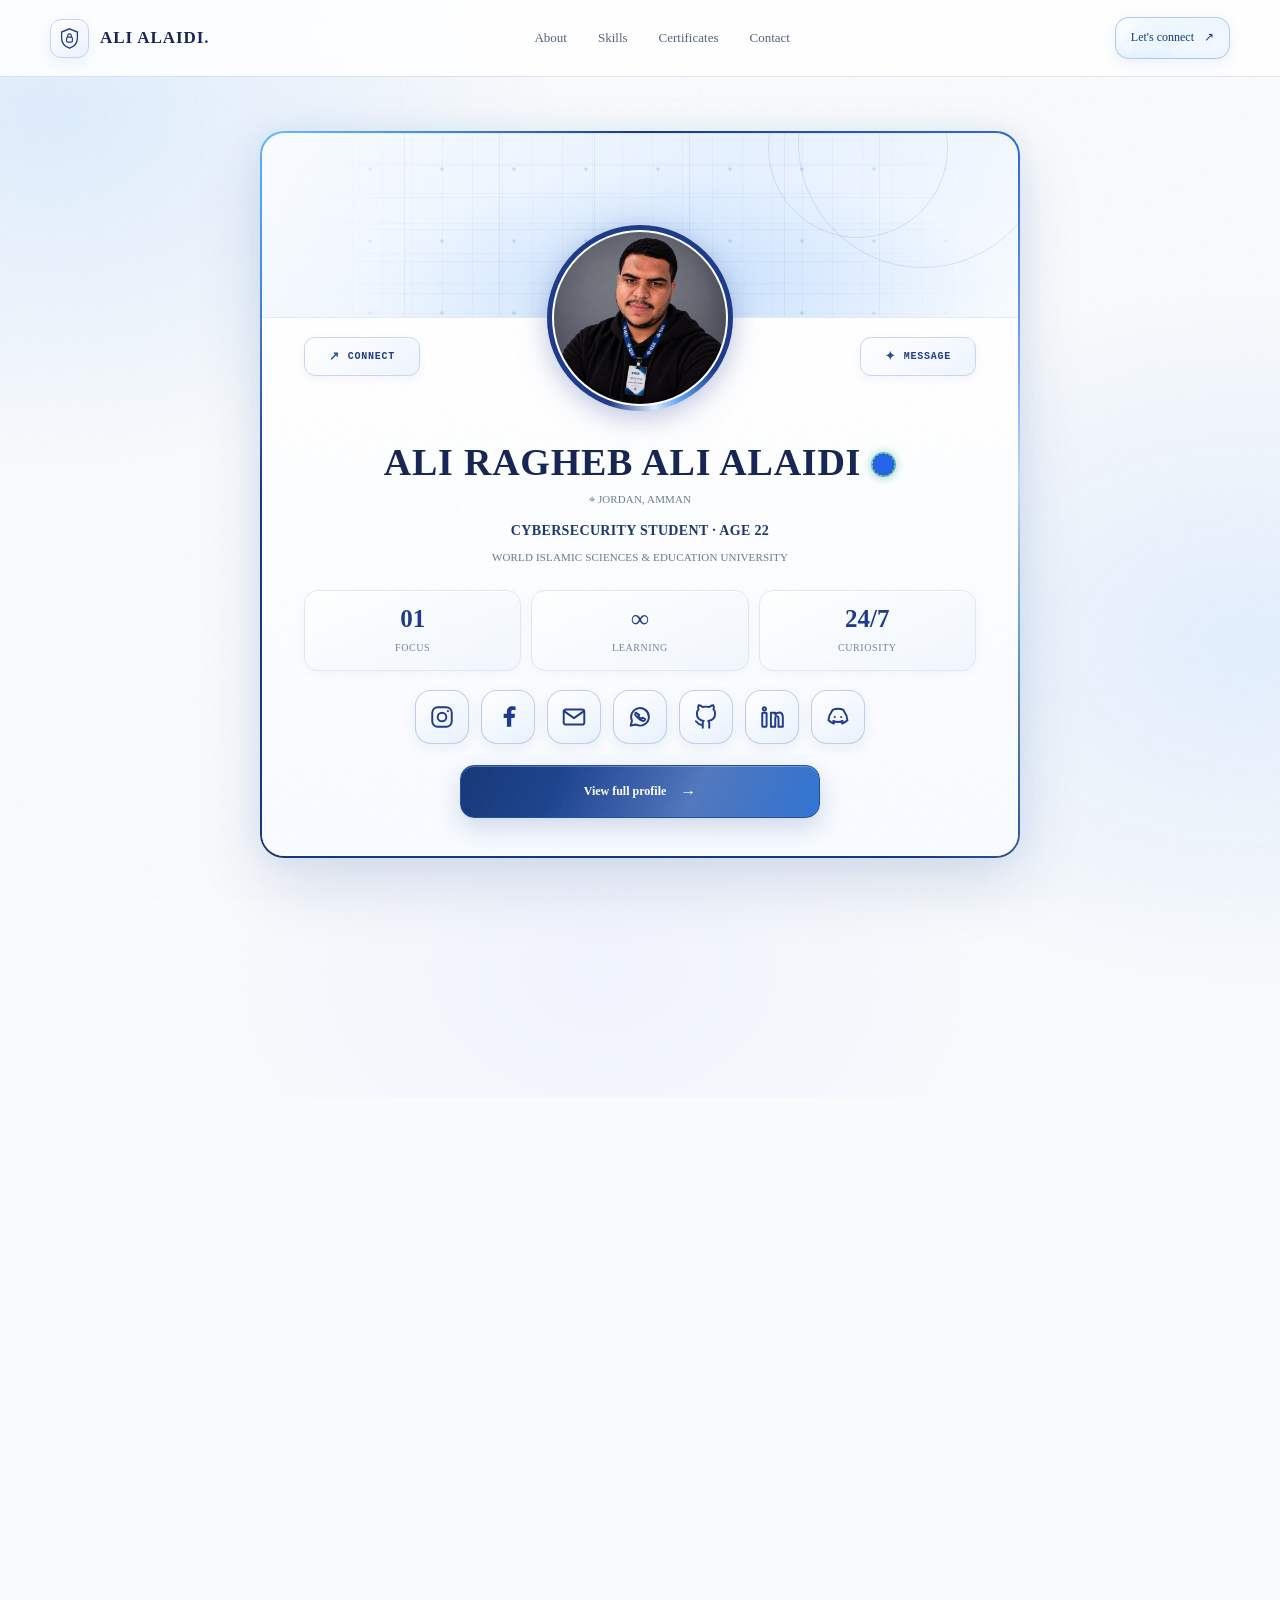
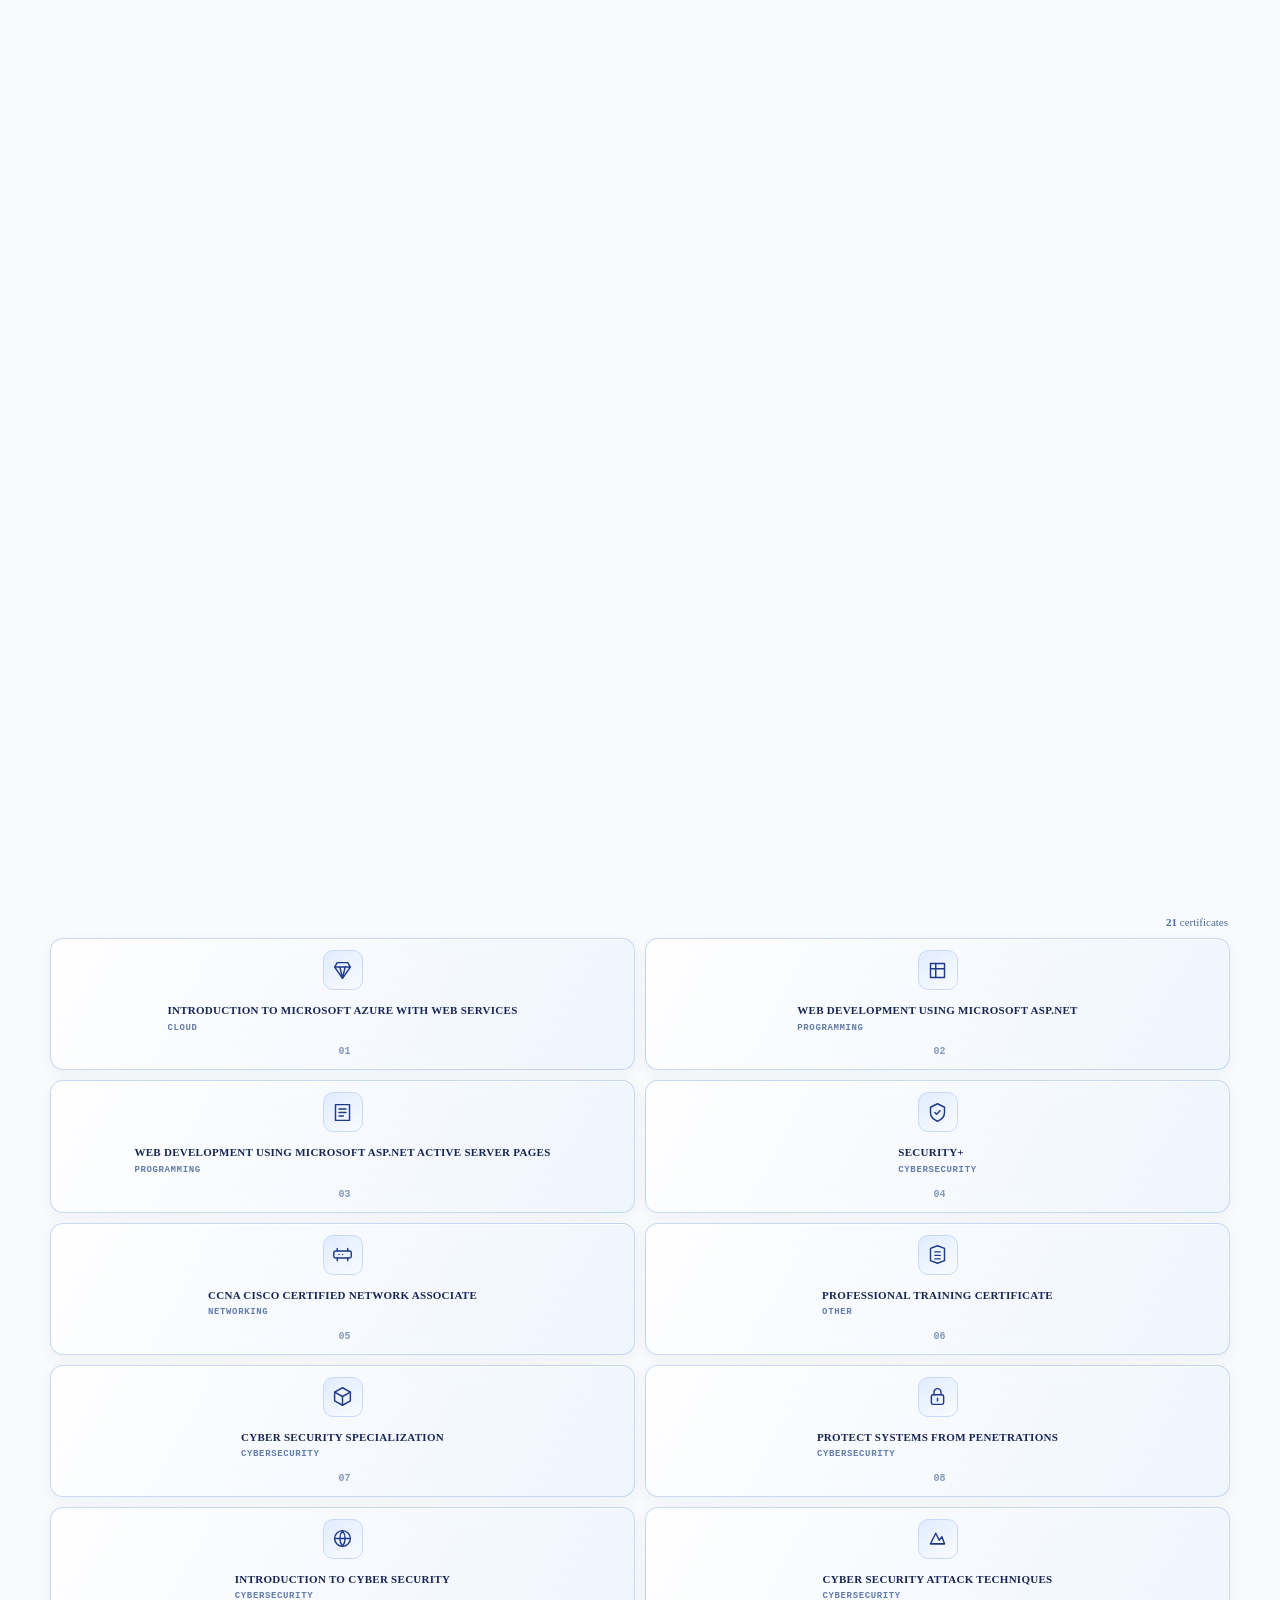
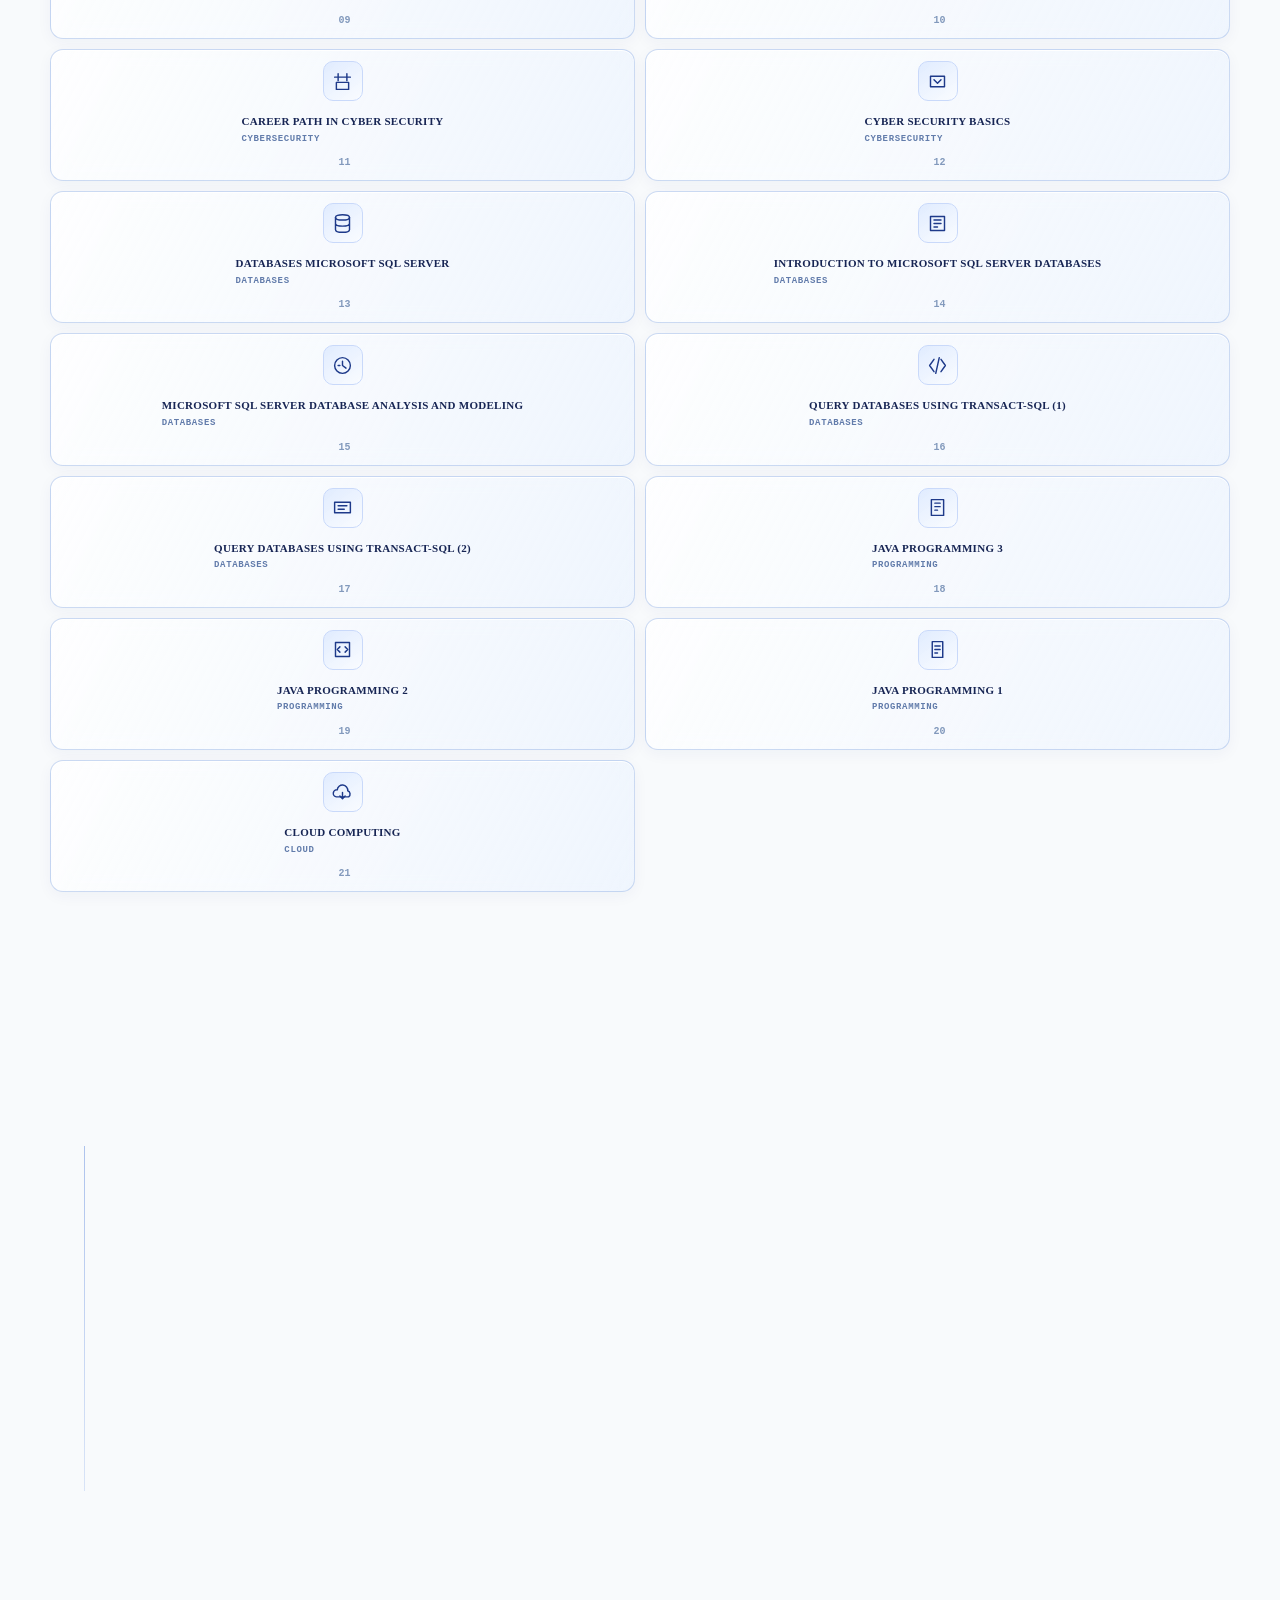
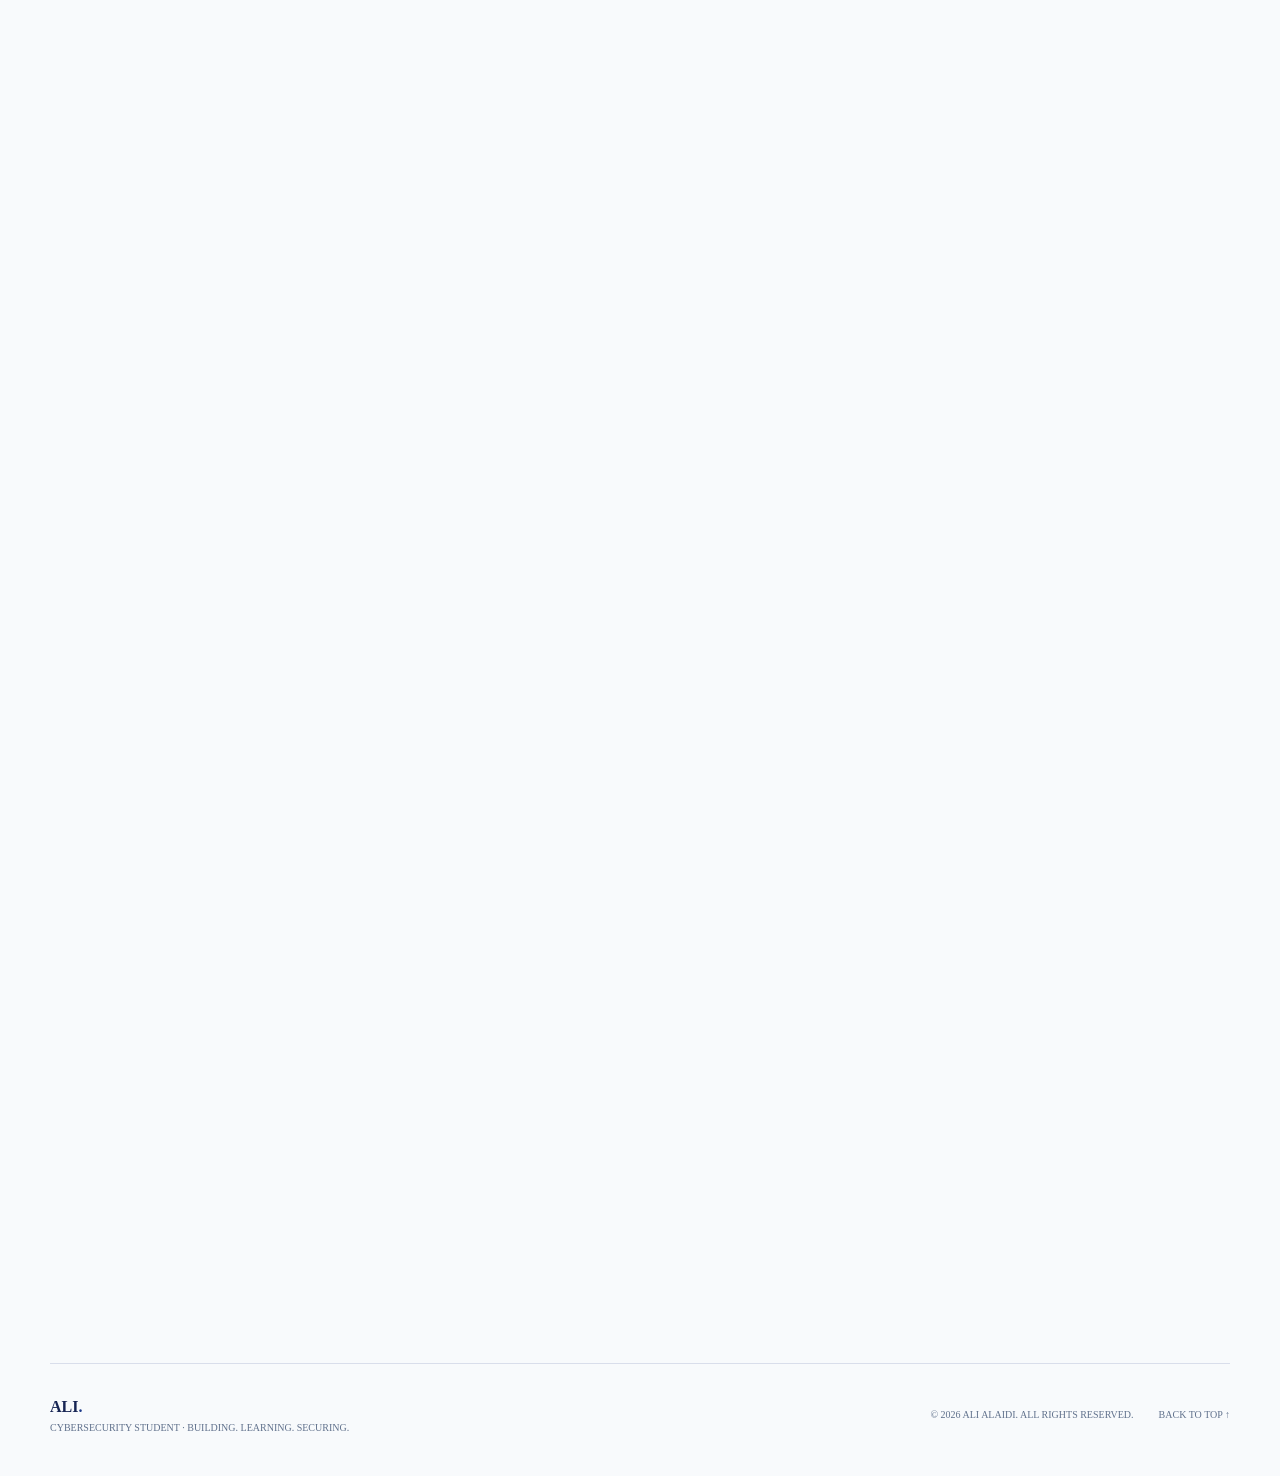
==== commit 6c7c1909: "Add files via upload" ====
--- a/index.html
+++ b/index.html
@@ -1,462 +1,222 @@
 <!DOCTYPE html>
+
 <html lang="en">
 <head>
-  <meta charset="UTF-8">
-  <meta name="viewport" content="width=device-width, initial-scale=1.0">
-  <meta name="description" content="ALI ALAIDI">
-  <meta name="theme-color" content="#f8fafc">
-  <meta http-equiv="Content-Security-Policy" content="default-src 'self'; script-src 'self' 'sha256-ANujQ5pbcDPAqI5Sd/u+cP4KDvppxlwfrvOORDPljMM=' 'sha256-AHE4VDBLvYIs/pT4iFtlwPdtshAmWmB+4p2O5A1fy3Y='; style-src 'self' https://fonts.googleapis.com 'sha256-Fj0q9WP2iunMHDHfUSccdae9d8nOJT49Vl8OVxh6lnI=' 'sha256-y1xIqgMzJfcZdKP0T9JJPXDVwwE16H00IFS0Fy9AG7c=' 'sha256-79ocJSFhA1Ktr3BLdzNtDQgaO5p4gCgqUp5Qarm4mHQ='; font-src 'self' https://fonts.gstatic.com; img-src 'self' data:; connect-src 'self'; media-src 'self'; object-src 'none'; base-uri 'self'; form-action 'self'; frame-ancestors 'none'; worker-src 'self'; manifest-src 'self'; upgrade-insecure-requests">
-  <meta name="referrer" content="strict-origin-when-cross-origin">
-  <meta http-equiv="X-Content-Type-Options" content="nosniff">
-  <link rel="preconnect" href="https://fonts.googleapis.com">
-  <link rel="preconnect" href="https://fonts.gstatic.com" crossorigin>
-  <link href="https://fonts.googleapis.com/css2?family=Merriweather:wght@400;700;900&family=JetBrains+Mono:wght@400;500;600&display=swap" rel="stylesheet">
-  <meta property="og:title" content="ALI ALAIDI">
-  <meta property="og:description" content="Cybersecurity student portfolio — skills, certifications and training.">
-  <title>ALI ALAIDI</title>
-  
-<link rel="preconnect" href="https://fonts.gstatic.com" crossorigin>
+<meta charset="utf-8"/>
+<meta content="width=device-width, initial-scale=1.0" name="viewport"/>
+<meta content="ALI ALAIDI" name="description"/>
+<meta content="#f8fafc" name="theme-color"/>
+<meta content="default-src 'self'; script-src 'self'; style-src 'self' https://fonts.googleapis.com 'sha256-Fj0q9WP2iunMHDHfUSccdae9d8nOJT49Vl8OVxh6lnI=' 'sha256-y1xIqgMzJfcZdKP0T9JJPXDVwwE16H00IFS0Fy9AG7c=' 'sha256-79ocJSFhA1Ktr3BLdzNtDQgaO5p4gCgqUp5Qarm4mHQ='; font-src 'self' https://fonts.gstatic.com; img-src 'self' data:; connect-src 'self'; media-src 'self'; object-src 'none'; base-uri 'self'; form-action 'self'; frame-ancestors 'none'; worker-src 'self'; manifest-src 'self'; upgrade-insecure-requests" http-equiv="Content-Security-Policy"/>
+<meta content="strict-origin-when-cross-origin" name="referrer"/>
+<meta content="nosniff" http-equiv="X-Content-Type-Options"/>
+<link href="https://fonts.googleapis.com" rel="preconnect"/>
+<link crossorigin="" href="https://fonts.gstatic.com" rel="preconnect"/>
+<link href="https://fonts.googleapis.com/css2?family=Merriweather:wght@400;700;900&amp;family=JetBrains+Mono:wght@400;500;600&amp;display=swap" rel="stylesheet"/>
+<meta content="ALI ALAIDI" property="og:title"/>
+<meta content="Cybersecurity student portfolio — skills, certifications and training." property="og:description"/>
+<title>ALI ALAIDI</title>
 
-  
-
-  <link rel="stylesheet" href="./style.css">
-</head>
+<link href="./style.css" rel="stylesheet"/>
+<link href="./favicon.svg" rel="icon" type="image/svg+xml"/></head>
 <body>
-  <div class="noise"></div>
-  <div class="grid-bg"></div>
-
-  <header class="nav-wrap">
-    <nav class="nav container">
-      <a class="brand" href="#home"><span>A</span><b>ALI ALAIDI<span>.</span></b></a>
-      <button class="menu-btn" aria-label="Open menu"><span></span><span></span><span></span></button>
-      <div class="nav-links">
-        <a href="#about">About</a>
-        <a href="#skills">Skills</a>
-        <a href="#certifications">Certificates</a>
-        <a href="#contact">Contact</a>
-      </div>
-      <a class="nav-cta" href="#contact">Let's connect <span>↗</span></a>
-    </nav>
-  </header>
-
-  <main>
-    <section id="home" class="hero container">
-      <div class="hero-copy reveal">
-        <div class="eyebrow"><span class="pulse"></span> CYBERSECURITY / PORTFOLIO</div>
-        <h1>Securing the <span>digital world</span>, one challenge at a time.</h1>
-        <p class="hero-text">I'm <strong>Ali Al-Aydi</strong>, a Cybersecurity student focused on building practical security skills, exploring modern technologies, and turning curiosity into real-world projects.</p>
-        <div class="hero-actions">
-          <a class="btn primary" href="#certifications">Explore my certificates <span>→</span></a>
-          <a class="btn ghost" href="#contact">CONTACT ME <span>→</span></a>
-        </div>
-        <div class="social-row">
-          <a href="https://github.com/" target="_blank" rel="noopener noreferrer">GitHub</a>
-          <a href="https://www.linkedin.com/in/alialaidi/?isSelfProfile=true" target="_blank" rel="noopener noreferrer">LinkedIn</a>
-          <a href="https://tryhackme.com/" target="_blank" rel="noopener noreferrer">TryHackMe</a>
-        </div>
-      </div>
-
-      <div class="hero-profile-card reveal">
-        <div class="profile-cover">
-          <div class="cover-grid"></div>
-          <div class="cover-orb orb-a"></div>
-          <div class="cover-orb orb-b"></div>
-          <span class="cover-label">CYBER IDENTITY / 01</span>
-        </div>
-
-        <div class="profile-main">
-          <div class="profile-avatar-wrap">
-            <div class="profile-avatar-ring">
-              <div class="profile-avatar">
-                <img src="11111.jpeg" alt="Ali Al-Aydi profile photo" id="profilePhoto">
-                <div class="photo-fallback">AA</div>
-              </div>
-            </div>
-            <span class="online-dot"></span>
-          </div>
-
-          <div class="profile-actions">
-            <a href="https://wa.me/qr/UYYUDM6HSRVQD1" target="_blank" rel="noopener noreferrer"><span>↗</span> CONNECT</a>
-            <a href="https://mail.google.com/mail/?view=cm&fs=1&to=aliabnaidi@gmail.com" aria-label="Send email"><span>✦</span> MESSAGE</a>
-          </div>
-
-          <div class="profile-identity">
-            <div class="profile-status"><span></span> AVAILABLE TO CONNECT</div>
-            <h2 class="profile-name">ALI RAGHEB ALI ALAIDI
-              <span class="verified-badge" aria-label="Verified profile" title="Verified profile">
-                <svg viewBox="0 0 64 64" aria-hidden="true">
-                  <path class="badge-wave" d="M32 4l5.1 3.1 5.9-1 3.7 4.7 5.8 1.2 1.2 5.8 4.7 3.7-1 5.9L60 32l-3.1 5.1 1 5.9-4.7 3.7-1.2 5.8-5.8 1.2-3.7 4.7-5.9-1L32 60l-5.1-3.1-5.9 1-3.7-4.7-5.8-1.2-1.2-5.8-4.7-3.7 1-5.9L4 32l3.1-5.1-1-5.9 4.7-3.7 1.2-5.8 5.8-1.2 3.7-4.7 5.9 1L32 4Z"></path>
-                  <path class="badge-check" d="m18.5 32.5 8.2 8.1L45.5 22"></path>
-                </svg>
-              </span>
-            </h2>
-            <p class="profile-location">⌖ JORDAN, AMMAN</p>
-            <p class="profile-role">CYBERSECURITY STUDENT · AGE 22</p>
-            <p class="profile-university">WORLD ISLAMIC SCIENCES &amp; EDUCATION UNIVERSITY</p>
-          </div>
-
-          <div class="profile-stats">
-            <div><strong>01</strong><span>FOCUS</span></div>
-            <div><strong>∞</strong><span>LEARNING</span></div>
-            <div><strong>24/7</strong><span>CURIOSITY</span></div>
-          </div>
-
-          <div class="profile-socials" aria-label="Social links">
-            <a href="https://www.instagram.com/aliabnalaidi?stkn=NzN4ZTVrdnFscDdy" target="_blank" rel="noopener noreferrer" aria-label="Instagram">INSTAGRAM</a>
-            <a href="https://www.facebook.com/share/1LUa6nR3KW/" target="_blank" rel="noopener noreferrer" aria-label="Facebook">FACEBOOK</a>
-            <a href="https://mail.google.com/mail/?view=cm&fs=1&to=aliabnaidi@gmail.com" aria-label="Email">EMAIL</a>
-            <a href="https://wa.me/qr/UYYUDM6HSRVQD1" target="_blank" rel="noopener noreferrer" aria-label="WhatsApp">WHATSAPP</a>
-            <a href="https://github.com/aliabnaidi"
-   target="_blank"
-   rel="noopener noreferrer"
-   aria-label="GitHub">GITHUB ↗</a>
-
-<a href="https://www.linkedin.com/in/alialaidi/?isSelfProfile=true"
-   target="_blank"
-   rel="noopener noreferrer"
-   aria-label="LinkedIn">LINKEDIN ↗</a>
-
-<a type="button"
-        class="discord-social"
-        id="copyDiscord"
-        title="Copy Discord username">
-  DISCORD · alialaidi ⧉
-          </a>
-          </div>
-          <a class="profile-more" href="#about">View full profile <span>→</span></a>
-        </div>
-      </div>
-    </section>
-
-    <section class="stats container reveal">
-      <div><strong>01</strong><span>Cybersecurity<br>Student</span></div>
-      <div><strong>∞</strong><span>Curiosity &amp;<br>Learning</span></div>
-      <div><strong>24/7</strong><span>Build • Learn<br>Improve</span></div>
-      <div><strong>01</strong><span>Personal<br>Mission</span></div>
-    </section>
-
-    <section id="about" class="section container">
-      <div class="section-head reveal"><span class="section-no">01 /</span><h2>ABOUT <span>ME</span></h2></div>
-      <div class="about-grid">
-        <div class="about-card reveal">
-          <div class="profile-placeholder learning-icon" aria-label="Cybersecurity and technology icon" title="Cybersecurity & Technology">
-            <svg viewBox="0 0 64 64" aria-hidden="true" focusable="false">
-              <path d="M32 5 53 13v16c0 14-8.7 24.8-21 30C19.7 53.8 11 43 11 29V13L32 5Z"></path>
-              <path d="m23 29 6 6 12-13"></path>
-              <path d="M21 45h22"></path>
-            </svg>
-          </div>
-          <div><span class="mini-label">CURRENT ROLE</span><h3>CYBERSECURITY STUDENT</h3><p>JORDAN · OPEN TO LEARNING &amp; OPPORTUNITIES</p></div>
-        </div>
-        <div class="about-copy reveal">
-          <p class="lead">I’m a Cybersecurity student at the World Islamic Sciences &amp; Education University, with a strong interest in cloud storage, server systems, databases, web design, and computer systems.</p>
-          <p>I’m continuously learning through hands-on practice, structured study, personal projects, and practical training — building a strong technical foundation while exploring modern technologies.</p>
-          <div class="facts">
-            <span>▹ WEB DESIGN</span>
-            <span>▹ SOFTWARE DESIGN</span>
-            <span>▹ CYBERSECURITY</span>
-            <span>▹ DATABASE DESIGN</span>
-          </div>
-        </div>
-      </div>
-    </section>
-
-    <section id="skills" class="section container">
-      <div class="section-head reveal"><span class="section-no">02 /</span><h2>TECHNICAL <span>SKILLS</span></h2></div>
-      <div class="skills-grid">
-        <article class="skill-card reveal"><div class="icon">⌘</div><h3>NETWORKING</h3><p>TCP/IP · DNS · HTTP · Routing · Network fundamentals</p><div class="bar"><i style="width:78%"></i></div></article>
-        <article class="skill-card reveal"><div class="icon">$_</div><h3>LINUX</h3><p>CLI · permissions · processes · system administration</p><div class="bar"><i style="width:75%"></i></div></article>
-        <article class="skill-card reveal"><div class="icon">&lt;/&gt;</div><h3>HTML</h3><p>Semantic markup · forms · accessibility · web structure</p><div class="bar"><i style="width:72%"></i></div></article>
-        <article class="skill-card reveal"><div class="icon">#_</div><h3>CSS</h3><p>Responsive design · layouts · animations · modern styling</p><div class="bar"><i style="width:70%"></i></div></article>
-        <article class="skill-card reveal"><div class="icon">JS</div><h3>JAVASCRIPT</h3><p>DOM · events · APIs · interactive web applications</p><div class="bar"><i style="width:67%"></i></div></article>
-        <article class="skill-card reveal"><div class="icon">J_</div><h3>JAVA</h3><p>OOP · collections · application fundamentals · problem solving</p><div class="bar"><i style="width:60%"></i></div></article>
-        <article class="skill-card reveal"><div class="icon">C++</div><h3>C++</h3><p>OOP · memory fundamentals · algorithms · programming basics</p><div class="bar"><i style="width:58%"></i></div></article>
-        <article class="skill-card reveal"><div class="icon">◈</div><h3>WEB SECURITY</h3><p>OWASP concepts · authentication · common vulnerabilities</p><div class="bar"><i style="width:64%"></i></div></article>
-        <article class="skill-card reveal"><div class="icon">⌁</div><h3>SECURITY TOOLS</h3><p>Wireshark · Nmap · Burp Suite · basic enumeration</p><div class="bar"><i style="width:62%"></i></div></article>
-      </div>
-    </section>
-
-    <section id="certifications" class="section container">
-      <div class="section-head reveal">
-        <span class="section-no">03 /</span>
-        <div>
-          <h2>Certificates &amp; <span>training</span></h2>
-          <p class="section-subtitle">A visual archive of my certifications, courses and practical training.</p>
-        </div>
-      </div>
-
-      <div class="certificate-category-bar reveal" id="certificateCategories" aria-label="Certificate categories"><button type="button" class="certificate-tab active" data-category="All">All <span>(21)</span></button><button type="button" class="certificate-tab " data-category="Cybersecurity">Cybersecurity <span>(7)</span></button><button type="button" class="certificate-tab " data-category="Cloud">Cloud <span>(2)</span></button><button type="button" class="certificate-tab " data-category="Programming">Programming <span>(5)</span></button><button type="button" class="certificate-tab " data-category="Databases">Databases <span>(5)</span></button><button type="button" class="certificate-tab " data-category="Networking">Networking <span>(1)</span></button><button type="button" class="certificate-tab " data-category="Other">Other <span>(1)</span></button></div>
-      <div class="certificate-filter-meta"><span><b id="certificateCount">21</b> certificates</span></div>
-      <div id="certificatesGrid" class="certificates-grid certificate-category-grid"><article class="certificate-card certificate-text-card" tabindex="0" role="button" aria-label="View certificate details: Introduction to Microsoft Azure with Web Services" data-certificate-index="0"><div class="certificate-text-top"><span class="certificate-number"><span class="certificate-seal" aria-hidden="true">✧</span> DIGITAL CREDENTIAL · 01</span><span class="certificate-status">Cloud</span></div><h3>Introduction to Microsoft Azure with Web Services</h3><p class="certificate-provider">ALI ALAIDI <span aria-hidden="true">/</span> Cloud</p><div class="certificate-text-footer"><span class="credential-foot-label">✧ &nbsp; LEARNING CREDENTIAL</span><span class="credential-view">VIEW DETAILS ↗</span></div></article><article class="certificate-card certificate-text-card" tabindex="0" role="button" aria-label="View certificate details: Web Development Using Microsoft ASP.NET" data-certificate-index="1"><div class="certificate-text-top"><span class="certificate-number"><span class="certificate-seal" aria-hidden="true">✧</span> DIGITAL CREDENTIAL · 02</span><span class="certificate-status">Programming</span></div><h3>Web Development Using Microsoft ASP.NET</h3><p class="certificate-provider">ALI ALAIDI <span aria-hidden="true">/</span> Programming</p><div class="certificate-text-footer"><span class="credential-foot-label">✧ &nbsp; LEARNING CREDENTIAL</span><span class="credential-view">VIEW DETAILS ↗</span></div></article><article class="certificate-card certificate-text-card" tabindex="0" role="button" aria-label="View certificate details: Web Development Using Microsoft ASP.NET Active Server Pages" data-certificate-index="2"><div class="certificate-text-top"><span class="certificate-number"><span class="certificate-seal" aria-hidden="true">✧</span> DIGITAL CREDENTIAL · 03</span><span class="certificate-status">Programming</span></div><h3>Web Development Using Microsoft ASP.NET Active Server Pages</h3><p class="certificate-provider">ALI ALAIDI <span aria-hidden="true">/</span> Programming</p><div class="certificate-text-footer"><span class="credential-foot-label">✧ &nbsp; LEARNING CREDENTIAL</span><span class="credential-view">VIEW DETAILS ↗</span></div></article><article class="certificate-card certificate-text-card" tabindex="0" role="button" aria-label="View certificate details: Security+" data-certificate-index="3"><div class="certificate-text-top"><span class="certificate-number"><span class="certificate-seal" aria-hidden="true">✧</span> DIGITAL CREDENTIAL · 04</span><span class="certificate-status">Cybersecurity</span></div><h3>Security+</h3><p class="certificate-provider">ALI ALAIDI <span aria-hidden="true">/</span> Cybersecurity</p><div class="certificate-text-footer"><span class="credential-foot-label">✧ &nbsp; LEARNING CREDENTIAL</span><span class="credential-view">VIEW DETAILS ↗</span></div></article><article class="certificate-card certificate-text-card" tabindex="0" role="button" aria-label="View certificate details: CCNA Cisco Certified Network Associate" data-certificate-index="4"><div class="certificate-text-top"><span class="certificate-number"><span class="certificate-seal" aria-hidden="true">✧</span> DIGITAL CREDENTIAL · 05</span><span class="certificate-status">Networking</span></div><h3>CCNA Cisco Certified Network Associate</h3><p class="certificate-provider">ALI ALAIDI <span aria-hidden="true">/</span> Networking</p><div class="certificate-text-footer"><span class="credential-foot-label">✧ &nbsp; LEARNING CREDENTIAL</span><span class="credential-view">VIEW DETAILS ↗</span></div></article><article class="certificate-card certificate-text-card" tabindex="0" role="button" aria-label="View certificate details: Professional Training Certificate" data-certificate-index="5"><div class="certificate-text-top"><span class="certificate-number"><span class="certificate-seal" aria-hidden="true">✧</span> DIGITAL CREDENTIAL · 06</span><span class="certificate-status">Other</span></div><h3>Professional Training Certificate</h3><p class="certificate-provider">ALI ALAIDI <span aria-hidden="true">/</span> Other</p><div class="certificate-text-footer"><span class="credential-foot-label">✧ &nbsp; LEARNING CREDENTIAL</span><span class="credential-view">VIEW DETAILS ↗</span></div></article><article class="certificate-card certificate-text-card" tabindex="0" role="button" aria-label="View certificate details: Cyber Security Specialization" data-certificate-index="6"><div class="certificate-text-top"><span class="certificate-number"><span class="certificate-seal" aria-hidden="true">✧</span> DIGITAL CREDENTIAL · 07</span><span class="certificate-status">Cybersecurity</span></div><h3>Cyber Security Specialization</h3><p class="certificate-provider">ALI ALAIDI <span aria-hidden="true">/</span> Cybersecurity</p><div class="certificate-text-footer"><span class="credential-foot-label">✧ &nbsp; LEARNING CREDENTIAL</span><span class="credential-view">VIEW DETAILS ↗</span></div></article><article class="certificate-card certificate-text-card" tabindex="0" role="button" aria-label="View certificate details: Protect Systems From Penetrations" data-certificate-index="7"><div class="certificate-text-top"><span class="certificate-number"><span class="certificate-seal" aria-hidden="true">✧</span> DIGITAL CREDENTIAL · 08</span><span class="certificate-status">Cybersecurity</span></div><h3>Protect Systems From Penetrations</h3><p class="certificate-provider">ALI ALAIDI <span aria-hidden="true">/</span> Cybersecurity</p><div class="certificate-text-footer"><span class="credential-foot-label">✧ &nbsp; LEARNING CREDENTIAL</span><span class="credential-view">VIEW DETAILS ↗</span></div></article><article class="certificate-card certificate-text-card" tabindex="0" role="button" aria-label="View certificate details: Introduction to Cyber Security" data-certificate-index="8"><div class="certificate-text-top"><span class="certificate-number"><span class="certificate-seal" aria-hidden="true">✧</span> DIGITAL CREDENTIAL · 09</span><span class="certificate-status">Cybersecurity</span></div><h3>Introduction to Cyber Security</h3><p class="certificate-provider">ALI ALAIDI <span aria-hidden="true">/</span> Cybersecurity</p><div class="certificate-text-footer"><span class="credential-foot-label">✧ &nbsp; LEARNING CREDENTIAL</span><span class="credential-view">VIEW DETAILS ↗</span></div></article><article class="certificate-card certificate-text-card" tabindex="0" role="button" aria-label="View certificate details: Cyber Security Attack Techniques" data-certificate-index="9"><div class="certificate-text-top"><span class="certificate-number"><span class="certificate-seal" aria-hidden="true">✧</span> DIGITAL CREDENTIAL · 10</span><span class="certificate-status">Cybersecurity</span></div><h3>Cyber Security Attack Techniques</h3><p class="certificate-provider">ALI ALAIDI <span aria-hidden="true">/</span> Cybersecurity</p><div class="certificate-text-footer"><span class="credential-foot-label">✧ &nbsp; LEARNING CREDENTIAL</span><span class="credential-view">VIEW DETAILS ↗</span></div></article><article class="certificate-card certificate-text-card" tabindex="0" role="button" aria-label="View certificate details: Career Path in Cyber Security" data-certificate-index="10"><div class="certificate-text-top"><span class="certificate-number"><span class="certificate-seal" aria-hidden="true">✧</span> DIGITAL CREDENTIAL · 11</span><span class="certificate-status">Cybersecurity</span></div><h3>Career Path in Cyber Security</h3><p class="certificate-provider">ALI ALAIDI <span aria-hidden="true">/</span> Cybersecurity</p><div class="certificate-text-footer"><span class="credential-foot-label">✧ &nbsp; LEARNING CREDENTIAL</span><span class="credential-view">VIEW DETAILS ↗</span></div></article><article class="certificate-card certificate-text-card" tabindex="0" role="button" aria-label="View certificate details: Cyber Security Basics" data-certificate-index="11"><div class="certificate-text-top"><span class="certificate-number"><span class="certificate-seal" aria-hidden="true">✧</span> DIGITAL CREDENTIAL · 12</span><span class="certificate-status">Cybersecurity</span></div><h3>Cyber Security Basics</h3><p class="certificate-provider">ALI ALAIDI <span aria-hidden="true">/</span> Cybersecurity</p><div class="certificate-text-footer"><span class="credential-foot-label">✧ &nbsp; LEARNING CREDENTIAL</span><span class="credential-view">VIEW DETAILS ↗</span></div></article><article class="certificate-card certificate-text-card" tabindex="0" role="button" aria-label="View certificate details: Databases Microsoft SQL Server" data-certificate-index="12"><div class="certificate-text-top"><span class="certificate-number"><span class="certificate-seal" aria-hidden="true">✧</span> DIGITAL CREDENTIAL · 13</span><span class="certificate-status">Databases</span></div><h3>Databases Microsoft SQL Server</h3><p class="certificate-provider">ALI ALAIDI <span aria-hidden="true">/</span> Databases</p><div class="certificate-text-footer"><span class="credential-foot-label">✧ &nbsp; LEARNING CREDENTIAL</span><span class="credential-view">VIEW DETAILS ↗</span></div></article><article class="certificate-card certificate-text-card" tabindex="0" role="button" aria-label="View certificate details: Introduction to Microsoft SQL Server Databases" data-certificate-index="13"><div class="certificate-text-top"><span class="certificate-number"><span class="certificate-seal" aria-hidden="true">✧</span> DIGITAL CREDENTIAL · 14</span><span class="certificate-status">Databases</span></div><h3>Introduction to Microsoft SQL Server Databases</h3><p class="certificate-provider">ALI ALAIDI <span aria-hidden="true">/</span> Databases</p><div class="certificate-text-footer"><span class="credential-foot-label">✧ &nbsp; LEARNING CREDENTIAL</span><span class="credential-view">VIEW DETAILS ↗</span></div></article><article class="certificate-card certificate-text-card" tabindex="0" role="button" aria-label="View certificate details: Microsoft SQL Server Database Analysis and Modeling" data-certificate-index="14"><div class="certificate-text-top"><span class="certificate-number"><span class="certificate-seal" aria-hidden="true">✧</span> DIGITAL CREDENTIAL · 15</span><span class="certificate-status">Databases</span></div><h3>Microsoft SQL Server Database Analysis and Modeling</h3><p class="certificate-provider">ALI ALAIDI <span aria-hidden="true">/</span> Databases</p><div class="certificate-text-footer"><span class="credential-foot-label">✧ &nbsp; LEARNING CREDENTIAL</span><span class="credential-view">VIEW DETAILS ↗</span></div></article><article class="certificate-card certificate-text-card" tabindex="0" role="button" aria-label="View certificate details: Query Databases Using Transact-SQL (1)" data-certificate-index="15"><div class="certificate-text-top"><span class="certificate-number"><span class="certificate-seal" aria-hidden="true">✧</span> DIGITAL CREDENTIAL · 16</span><span class="certificate-status">Databases</span></div><h3>Query Databases Using Transact-SQL (1)</h3><p class="certificate-provider">ALI ALAIDI <span aria-hidden="true">/</span> Databases</p><div class="certificate-text-footer"><span class="credential-foot-label">✧ &nbsp; LEARNING CREDENTIAL</span><span class="credential-view">VIEW DETAILS ↗</span></div></article><article class="certificate-card certificate-text-card" tabindex="0" role="button" aria-label="View certificate details: Query Databases Using Transact-SQL (2)" data-certificate-index="16"><div class="certificate-text-top"><span class="certificate-number"><span class="certificate-seal" aria-hidden="true">✧</span> DIGITAL CREDENTIAL · 17</span><span class="certificate-status">Databases</span></div><h3>Query Databases Using Transact-SQL (2)</h3><p class="certificate-provider">ALI ALAIDI <span aria-hidden="true">/</span> Databases</p><div class="certificate-text-footer"><span class="credential-foot-label">✧ &nbsp; LEARNING CREDENTIAL</span><span class="credential-view">VIEW DETAILS ↗</span></div></article><article class="certificate-card certificate-text-card" tabindex="0" role="button" aria-label="View certificate details: Java Programming 3" data-certificate-index="17"><div class="certificate-text-top"><span class="certificate-number"><span class="certificate-seal" aria-hidden="true">✧</span> DIGITAL CREDENTIAL · 18</span><span class="certificate-status">Programming</span></div><h3>Java Programming 3</h3><p class="certificate-provider">ALI ALAIDI <span aria-hidden="true">/</span> Programming</p><div class="certificate-text-footer"><span class="credential-foot-label">✧ &nbsp; LEARNING CREDENTIAL</span><span class="credential-view">VIEW DETAILS ↗</span></div></article><article class="certificate-card certificate-text-card" tabindex="0" role="button" aria-label="View certificate details: Java Programming 2" data-certificate-index="18"><div class="certificate-text-top"><span class="certificate-number"><span class="certificate-seal" aria-hidden="true">✧</span> DIGITAL CREDENTIAL · 19</span><span class="certificate-status">Programming</span></div><h3>Java Programming 2</h3><p class="certificate-provider">ALI ALAIDI <span aria-hidden="true">/</span> Programming</p><div class="certificate-text-footer"><span class="credential-foot-label">✧ &nbsp; LEARNING CREDENTIAL</span><span class="credential-view">VIEW DETAILS ↗</span></div></article><article class="certificate-card certificate-text-card" tabindex="0" role="button" aria-label="View certificate details: Java Programming 1" data-certificate-index="19"><div class="certificate-text-top"><span class="certificate-number"><span class="certificate-seal" aria-hidden="true">✧</span> DIGITAL CREDENTIAL · 20</span><span class="certificate-status">Programming</span></div><h3>Java Programming 1</h3><p class="certificate-provider">ALI ALAIDI <span aria-hidden="true">/</span> Programming</p><div class="certificate-text-footer"><span class="credential-foot-label">✧ &nbsp; LEARNING CREDENTIAL</span><span class="credential-view">VIEW DETAILS ↗</span></div></article><article class="certificate-card certificate-text-card" tabindex="0" role="button" aria-label="View certificate details: Cloud Computing" data-certificate-index="20"><div class="certificate-text-top"><span class="certificate-number"><span class="certificate-seal" aria-hidden="true">✧</span> DIGITAL CREDENTIAL · 21</span><span class="certificate-status">Cloud</span></div><h3>Cloud Computing</h3><p class="certificate-provider">ALI ALAIDI <span aria-hidden="true">/</span> Cloud</p><div class="certificate-text-footer"><span class="credential-foot-label">✧ &nbsp; LEARNING CREDENTIAL</span><span class="credential-view">VIEW DETAILS ↗</span></div></article></div>
-
-    </section>
-
-    <section id="education" class="section container">
-      <div class="section-head reveal"><span class="section-no">04 /</span><h2>EDUCATION &amp; <span>JOURNEY</span></h2></div>
-      <div class="timeline">
-        <div class="timeline-item reveal">
-          <span class="year">2023 — PRESENT</span>
-          <div>
-            <h3>BACHELOR’S DEGREE IN INFORMATION SECURITY, CONFIDENTIALITY AND NETWORKS — CYBERSECURITY</h3>
-            <p>WORLD ISLAMIC SCIENCES &amp; EDUCATION UNIVERSITY · JORDAN</p>
-            <small>ACADEMIC STUDIES IN CYBERSECURITY, INFORMATION SECURITY, NETWORKS, COMPUTER SYSTEMS, AND DATA PROTECTION.</small>
-          </div>
-        </div>
-
-        <div class="timeline-item reveal">
-          <span class="year">2026</span>
-          <div>
-            <h3>TECHNICAL COURSES &amp; TRAINING</h3>
-            <p>CYBERSECURITY · PROGRAMMING · NETWORKING · CLOUD</p>
-            <small>DATABASES · JAVA · CLOUD COMPUTING · NETWORKING · CYBERSECURITY · ASP · CRYPTOGRAPHY · AND RELATED TECHNICAL TOPICS.</small>
-          </div>
-        </div>
-
-        <div class="timeline-item reveal">
-          <span class="year">2026 — PRESENT</span>
-          <div>
-            <h3>CONTINUOUS PRACTICAL LEARNING</h3>
-            <p>PERSONAL PROJECTS · HANDS-ON PRACTICE · INDEPENDENT STUDY</p>
-            <small>BUILDING PROJECTS, PRACTICING TECHNICAL SKILLS, DOCUMENTING LEARNING, AND EXPLORING MODERN CYBERSECURITY TECHNOLOGIES.</small>
-          </div>
-        </div>
-      </div>
-    </section>
-
-    <section class="section container" id="learning-platforms">
-      <div class="section-head reveal"><span class="section-no">05 /</span><h2>LEARNING <span>PLATFORMS</span></h2></div>
-
-      <div class="platform-fixed reveal" aria-label="Learning platforms">
-        <div class="platform-track">
-          <a class="platform-card" href="https://www.pioneersacademy.com/en" target="_blank" rel="noopener noreferrer" aria-label="Visit Pioneers Academy">
-            <div class="platform-logo"><img src="platform-pioneers.png" alt="Pioneers Academy"></div>
-            <span class="platform-name">PIONEERS ACADEMY</span>
-          </a>
-          <a class="platform-card" href="https://www.thehope-tech.com/" target="_blank" rel="noopener noreferrer" aria-label="Visit The Hope">
-            <div class="platform-logo"><img src="platform-hope.png" alt="The Hope"></div>
-            <span class="platform-name">THE HOPE</span>
-          </a>
-          <a class="platform-card" href="https://www.ieee.org/" target="_blank" rel="noopener noreferrer" aria-label="Visit IEEE">
-            <div class="platform-logo"><img src="platform-ieee.png" alt="IEEE"></div>
-            <span class="platform-name">IEEE</span>
-          </a>
-          <a class="platform-card" href="https://www.edraak.org/" target="_blank" rel="noopener noreferrer" aria-label="Visit Edraak">
-            <div class="platform-logo"><img src="platform-edraak.png" alt="Edraak"></div>
-            <span class="platform-name">EDRAAK</span>
-          </a>
-
-        </div>
-      </div>
-    </section>
-
-    <section id="contact" class="contact container reveal">
-      <div>
-        <span class="section-no">06 / CONTACT</span>
-        <h2>LET’S BUILD SOMETHING<br><span>SECURE.</span></h2>
-        <p>HAVE AN IDEA, PROJECT, COLLABORATION, OR A TECHNICAL OPPORTUNITY? LET’S CONNECT AND BUILD SOMETHING MEANINGFUL TOGETHER.</p>
-      </div>
-      <a class="btn primary big" href="https://mail.google.com/mail/?view=cm&fs=1&to=aliabnaidi@gmail.com">ALIABNAIDI@GMAIL.COM <span>↗</span></a>
-    </section>
-  </main>
-
-  <footer class="footer container">
-    <div><b>ALI<span>.</span></b><p>CYBERSECURITY STUDENT · BUILDING. LEARNING. SECURING.</p></div>
-    <div class="footer-right"><span>© 2026 ALI ALAIDI. ALL RIGHTS RESERVED.</span><a href="#home">BACK TO TOP ↑</a></div>
-  </footer>
-
-  <div class="modal" id="certModal" aria-hidden="true"><div class="modal-box"><button class="modal-close" aria-label="Close">×</button><span class="mini-label">CERTIFICATE</span><h3 id="modalTitle">Certificate</h3><p>Replace this panel with the real certificate image, issuer, date, credential ID, and verification URL.</p><a href="#" class="btn ghost">Verification link ↗</a></div></div>
-
-  <script id="certificates-inline">const certificates = [
-  { title: "Introduction to Microsoft Azure with Web Services", category: "Cloud" },
-  { title: "Web Development Using Microsoft ASP.NET", category: "Programming" },
-  { title: "Web Development Using Microsoft ASP.NET Active Server Pages", category: "Programming" },
-  { title: "Security+", category: "Cybersecurity" },
-  { title: "CCNA Cisco Certified Network Associate", category: "Networking" },
-  { title: "Professional Training Certificate", category: "Other" },
-  { title: "Cyber Security Specialization", category: "Cybersecurity" },
-  { title: "Protect Systems From Penetrations", category: "Cybersecurity" },
-  { title: "Introduction to Cyber Security", category: "Cybersecurity" },
-  { title: "Cyber Security Attack Techniques", category: "Cybersecurity" },
-  { title: "Career Path in Cyber Security", category: "Cybersecurity" },
-  { title: "Cyber Security Basics", category: "Cybersecurity" },
-  { title: "Databases Microsoft SQL Server", category: "Databases" },
-  { title: "Introduction to Microsoft SQL Server Databases", category: "Databases" },
-  { title: "Microsoft SQL Server Database Analysis and Modeling", category: "Databases" },
-  { title: "Query Databases Using Transact-SQL (1)", category: "Databases" },
-  { title: "Query Databases Using Transact-SQL (2)", category: "Databases" },
-  { title: "Java Programming 3", category: "Programming" },
-  { title: "Java Programming 2", category: "Programming" },
-  { title: "Java Programming 1", category: "Programming" },
-  { title: "Cloud Computing", category: "Cloud" },
-];
-
-const categoryOrder = ["All", "Cybersecurity", "Cloud", "Programming", "Databases", "Networking", "Other"];
-let activeCategory = "All";
-
-function certificateImageFallback(img) {
-  const original = img.dataset.file || "";
-  const match = original.match(/^(.*?)(?:\.(jpg|jpeg|png|webp))$/i);
-  if (!match) {
-    img.classList.add("missing");
-    img.nextElementSibling?.classList.add("show");
-    return;
-  }
-  const base = match[1];
-  const ext = match[2].toLowerCase();
-  const alternatives = ["jpg", "jpeg", "png", "webp"].filter(e => e !== ext);
-  const attempt = Number(img.dataset.attempt || 0);
-  if (attempt < alternatives.length) {
-    img.dataset.attempt = String(attempt + 1);
-    img.src = `./${base}.${alternatives[attempt]}`;
-  } else {
-    img.classList.add("missing");
-    img.nextElementSibling?.classList.add("show");
-  }
-}
-
-function escapeHtml(value) {
-  return String(value).replace(/[&<>"']/g, char => ({
-    "&":"&amp;", "<":"&lt;", ">":"&gt;", '"':"&quot;", "'":"&#039;"
-  }[char]));
-}
-
-function renderCategoryTabs() {
-  const bar = document.getElementById("certificateCategories");
-  if (!bar) return;
-  bar.innerHTML = categoryOrder.map(category => {
-    const count = category === "All"
-      ? certificates.length
-      : certificates.filter(cert => cert.category === category).length;
-    return `<button type="button" class="certificate-tab ${category === activeCategory ? "active" : ""}" data-category="${escapeHtml(category)}" aria-pressed="${category === activeCategory}">${escapeHtml(category)} <span>(${count})</span></button>`;
-  }).join("");
-
-  bar.querySelectorAll(".certificate-tab").forEach(button => {
-    button.addEventListener("click", () => {
-      activeCategory = button.dataset.category;
-      renderCategoryTabs();
-      renderCertificates();
-    });
-  });
-}
-
-function renderCertificates() {
-  const grid = document.getElementById("certificatesGrid");
-  const count = document.getElementById("certificateCount");
-  if (!grid) return;
-
-  const visible = activeCategory === "All"
-    ? certificates
-    : certificates.filter(cert => cert.category === activeCategory);
-
-  if (count) count.textContent = visible.length;
-
-  grid.innerHTML = visible.map((cert) => {
-    const originalIndex = certificates.indexOf(cert);
-    return `
-      <article class="certificate-card certificate-text-card" tabindex="0" role="button" aria-label="View certificate details: ${escapeHtml(cert.title)}" data-certificate-index="${originalIndex}">
-        <div class="certificate-text-top">
-          <span class="certificate-number"><span class="certificate-seal" aria-hidden="true">✧</span> DIGITAL CREDENTIAL · ${String(originalIndex + 1).padStart(2, "0")}</span>
-          <span class="certificate-status">${escapeHtml(cert.category)}</span>
-        </div>
-        <h3>${escapeHtml(cert.title)}</h3>
-        <p class="certificate-provider">ALI ALAIDI <span aria-hidden="true">/</span> ${escapeHtml(cert.category)}</p>
-        <div class="certificate-text-footer"><span class="credential-foot-label">✧ &nbsp; LEARNING CREDENTIAL</span><span class="credential-view">VIEW DETAILS ↗</span></div>
-      </article>`;
-  }).join("");
-}
-
-
-
-// Delegated interactions continue to work after category filtering.
-document.addEventListener("click", (event) => {
-  const card = event.target.closest("#certificatesGrid .certificate-text-card");
-  if (card) openCertificate(Number(card.dataset.certificateIndex));
-});
-document.addEventListener("keydown", (event) => {
-  const card = event.target.closest("#certificatesGrid .certificate-text-card");
-  if (card && (event.key === "Enter" || event.key === " ")) {
-    event.preventDefault();
-    openCertificate(Number(card.dataset.certificateIndex));
-  }
-});
-
-function openCertificate(index) {
-  const cert = certificates[index];
-  const modal = document.getElementById("certModal");
-  if (!modal || !cert) return;
-  const title = document.getElementById("modalTitle");
-  const modalText = modal.querySelector(".modal-box p");
-  const verify = modal.querySelector(".btn");
-
-  title.textContent = cert.title;
-  modalText.innerHTML = `<strong>${escapeHtml(cert.category)}</strong><br>Certificate and training record.`;
-  if (verify) verify.style.display = "none";
-
-  modal.classList.add("open");
-  modal.setAttribute("aria-hidden", "false");
-}
-
-function initializeCertificates() {
-  renderCategoryTabs();
-  renderCertificates();
-}
-if (document.readyState === "loading") {
-  document.addEventListener("DOMContentLoaded", initializeCertificates, {once:true});
-} else {
-  initializeCertificates();
-}
-
-
-document.addEventListener("DOMContentLoaded", () => {
-  const profile = document.getElementById("profilePhoto");
-  const fallback = profile?.nextElementSibling;
-  profile?.addEventListener("error", () => {
-    profile.style.display = "none";
-    if (fallback) fallback.style.display = "grid";
-  }, { once: true });
-});
-</script>
-  <script id="script-inline">const menuBtn=document.querySelector('.menu-btn');
-const navLinks=document.querySelector('.nav-links');
-menuBtn?.addEventListener('click',()=>navLinks.classList.toggle('open'));
-document.querySelectorAll('.nav-links a').forEach(a=>a.addEventListener('click',()=>navLinks.classList.remove('open')));
-
-const observer=new IntersectionObserver(entries=>{
-  entries.forEach((entry,i)=>{
-    if(entry.isIntersecting){
-      entry.target.style.transitionDelay=`${Math.min(i*40,220)}ms`;
-      entry.target.classList.add('visible');
-      observer.unobserve(entry.target);
-    }
-  });
-},{threshold:.12});
-document.querySelectorAll('.reveal').forEach(el=>observer.observe(el));
-
-const modal=document.getElementById('certModal');
-const title=document.getElementById('modalTitle');
-document.querySelectorAll('[data-cert]').forEach(btn=>{
-  btn.addEventListener('click',()=>{
-    title.textContent=btn.dataset.cert;
-    modal.classList.add('open');
-    modal.setAttribute('aria-hidden','false');
-  });
-});
-const close=()=>{modal.classList.remove('open');modal.setAttribute('aria-hidden','true')};
-document.querySelector('.modal-close')?.addEventListener('click',close);
-modal?.addEventListener('click',e=>{if(e.target===modal)close()});
-document.addEventListener('keydown',e=>{if(e.key==='Escape')close()});
-
-const header=document.querySelector('.nav-wrap');
-let last=0;
-window.addEventListener('scroll',()=>{
-  const y=window.scrollY;
-  header.style.boxShadow=y>20?'0 8px 30px rgba(0,0,0,.18)':'none';
-  last=y;
-},{passive:true});
-</script>
+<div class="noise"></div>
+<div class="grid-bg"></div>
+<header class="nav-wrap">
+<nav class="nav container">
+<a class="brand" href="#home"><span aria-hidden="true" class="brand-cyber-icon"><svg fill="none" viewbox="0 0 32 32"><path d="M16 2.5 27 7v8.2c0 7.2-4.5 11.9-11 14.3C9.5 27.1 5 22.4 5 15.2V7L16 2.5Z" stroke="currentColor" stroke-width="1.8"></path><rect height="7" rx="1.5" stroke="currentColor" stroke-width="1.6" width="8" x="12" y="14"></rect><path d="M13.5 14v-2a2.5 2.5 0 0 1 5 0v2" stroke="currentColor" stroke-width="1.6"></path></svg></span><b>ALI ALAIDI<span>.</span></b></a>
+<button aria-label="Open menu" class="menu-btn"><span></span><span></span><span></span></button>
+<div class="nav-links">
+<a href="#about">About</a>
+<a href="#skills">Skills</a>
+<a href="#certifications">Certificates</a>
+<a href="#contact">Contact</a>
+</div>
+<a class="nav-cta" href="#contact">Let's connect <span>↗</span></a>
+</nav>
+</header>
+<main>
+<section class="hero container" id="home">
+<div class="hero-copy reveal">
+<div class="eyebrow"><span class="pulse"></span> CYBERSECURITY / PORTFOLIO</div>
+<h1>Securing the <span>digital world</span>, one challenge at a time.</h1>
+<p class="hero-text">I'm <strong>Ali Al-Aydi</strong>, a Cybersecurity student focused on building practical security skills, exploring modern technologies, and turning curiosity into real-world projects.</p>
+<div class="hero-actions">
+<a class="btn primary" href="#certifications">Explore my certificates <span>→</span></a>
+<a class="btn ghost" href="#contact">CONTACT ME <span>→</span></a>
+</div>
+<div class="social-row">
+<a href="https://github.com/aliabnaidi" rel="noopener noreferrer" target="_blank">GitHub</a>
+<a href="https://www.linkedin.com/in/alialaidi/?isSelfProfile=true" rel="noopener noreferrer" target="_blank">LinkedIn</a>
+<a href="https://tryhackme.com/" rel="noopener noreferrer" target="_blank">TryHackMe</a>
+</div>
+</div>
+<div class="hero-profile-card reveal">
+<div class="profile-cover">
+<div class="cover-grid"></div>
+<div class="cover-orb orb-a"></div>
+<div class="cover-orb orb-b"></div>
+</div>
+<div class="profile-main">
+<div class="profile-avatar-wrap">
+<div class="profile-avatar-ring">
+<div class="profile-avatar">
+<img alt="Ali Al-Aydi profile photo" decoding="async" id="profilePhoto" loading="lazy" src="11111.jpeg"/>
+<div class="photo-fallback">AA</div>
+</div>
+</div>
+<span class="online-dot"></span>
+</div>
+<div class="profile-actions">
+<a href="https://wa.me/qr/UYYUDM6HSRVQD1" rel="noopener noreferrer" target="_blank"><span>↗</span> CONNECT</a>
+<a aria-label="Send email" href="https://mail.google.com/mail/?view=cm&amp;fs=1&amp;to=aliabnaidi@gmail.com"><span>✦</span> MESSAGE</a>
+</div>
+<div class="profile-identity">
+<h2 class="profile-name">ALI RAGHEB ALI ALAIDI
+              <span aria-label="Verified profile" class="verified-badge" title="Verified profile">
+<svg aria-hidden="true" viewbox="0 0 64 64">
+<path class="badge-wave" d="M32 4l5.1 3.1 5.9-1 3.7 4.7 5.8 1.2 1.2 5.8 4.7 3.7-1 5.9L60 32l-3.1 5.1 1 5.9-4.7 3.7-1.2 5.8-5.8 1.2-3.7 4.7-5.9-1L32 60l-5.1-3.1-5.9 1-3.7-4.7-5.8-1.2-1.2-5.8-4.7-3.7 1-5.9L4 32l3.1-5.1-1-5.9 4.7-3.7 1.2-5.8 5.8-1.2 3.7-4.7 5.9 1L32 4Z"></path>
+<path class="badge-check" d="m18.5 32.5 8.2 8.1L45.5 22"></path>
+</svg>
+</span>
+</h2>
+<p class="profile-location">⌖ JORDAN, AMMAN</p>
+<p class="profile-role">CYBERSECURITY STUDENT · AGE 22</p>
+<p class="profile-university">WORLD ISLAMIC SCIENCES &amp; EDUCATION UNIVERSITY</p>
+</div>
+<div class="profile-stats">
+<div><strong>01</strong><span>FOCUS</span></div>
+<div><strong>∞</strong><span>LEARNING</span></div>
+<div><strong>24/7</strong><span>CURIOSITY</span></div>
+</div>
+<div aria-label="Social links" class="profile-socials">
+<a aria-label="Instagram" href="https://www.instagram.com/aliabnalaidi?stkn=NzN4ZTVrdnFscDdy" rel="noopener noreferrer" target="_blank" title="Instagram"><svg aria-hidden="true" fill="none" stroke="currentColor" stroke-linecap="round" stroke-linejoin="round" stroke-width="1.8" viewbox="0 0 24 24"><rect height="18" rx="5" width="18" x="3" y="3"></rect><circle cx="12" cy="12" r="4"></circle><circle cx="17.5" cy="6.5" fill="currentColor" r="1" stroke="none"></circle></svg></a>
+<a aria-label="Facebook" href="https://www.facebook.com/share/1LUa6nR3KW/" rel="noopener noreferrer" target="_blank" title="Facebook"><svg aria-hidden="true" fill="none" stroke="currentColor" stroke-linecap="round" stroke-linejoin="round" stroke-width="1.8" viewbox="0 0 24 24"><path d="M15 21v-8h3l.5-4H15V7c0-1 .4-1.5 1.6-1.5H19V2.2A23 23 0 0 0 16 2c-3 0-5 1.8-5 5v2H8v4h3v8z" fill="currentColor" stroke="none"></path></svg></a>
+<a aria-label="Email" href="https://mail.google.com/mail/?view=cm&amp;fs=1&amp;to=aliabnaidi@gmail.com" rel="noopener noreferrer" target="_blank" title="Email"><svg aria-hidden="true" fill="none" stroke="currentColor" stroke-linecap="round" stroke-linejoin="round" stroke-width="1.8" viewbox="0 0 24 24"><rect height="14" rx="2" width="19" x="2.5" y="5"></rect><path d="m3.5 7 8.5 6 8.5-6"></path></svg></a>
+<a aria-label="WhatsApp" href="https://wa.me/qr/UYYUDM6HSRVQD1" rel="noopener noreferrer" target="_blank" title="WhatsApp"><svg aria-hidden="true" fill="none" stroke="currentColor" stroke-linecap="round" stroke-linejoin="round" stroke-width="1.8" viewbox="0 0 24 24"><path d="M20.2 11.7a8.2 8.2 0 0 1-12.1 7.2L3.4 20l1.2-4.5A8.2 8.2 0 1 1 20.2 11.7Z"></path><path d="M9 8.6c-.5-.8-1-.6-1.3-.1-1.2 2.1 2.7 4.5 4.2 5.7 1.5 1.2 3.5 2.1 4.5.8.4-.6.4-1.2-.3-1.5l-1.9-.9-.9 1c-1.3-.5-2.2-1.4-2.9-2.6l.9-1.1z"></path></svg></a>
+<a aria-label="GitHub" href="https://github.com/aliabnaidi" rel="noopener noreferrer" target="_blank" title="GitHub"><svg aria-hidden="true" fill="none" stroke="currentColor" stroke-linecap="round" stroke-linejoin="round" stroke-width="1.8" viewbox="0 0 24 24"><path d="M9 19c-4.5 1.4-4.5-2.5-6.3-3M15 22v-3.8a3.3 3.3 0 0 0-.9-2.6c3.1-.4 6.3-1.5 6.3-6.9a5.4 5.4 0 0 0-1.5-3.8 5 5 0 0 0-.1-3.7S17.5.8 15 2.8a13 13 0 0 0-6 0C6.5.8 5.2 1.2 5.2 1.2a5 5 0 0 0-.1 3.7 5.4 5.4 0 0 0-1.5 3.8c0 5.4 3.2 6.5 6.3 6.9a3.3 3.3 0 0 0-.9 2.6V22"></path></svg></a>
+<a aria-label="LinkedIn" href="https://www.linkedin.com/in/alialaidi/?isSelfProfile=true" rel="noopener noreferrer" target="_blank" title="LinkedIn"><svg aria-hidden="true" fill="none" stroke="currentColor" stroke-linecap="round" stroke-linejoin="round" stroke-width="1.8" viewbox="0 0 24 24"><rect height="13" rx=".6" width="4" x="3" y="8"></rect><circle cx="5" cy="4.5" r="1.5"></circle><path d="M11 21V8h4v2c.8-1.3 2-2.2 3.7-2.2 2.7 0 3.3 1.8 3.3 4.4V21h-4v-7.4c0-1.4-.3-2.4-1.5-2.4S15 12.3 15 13.6V21z"></path></svg></a>
+<a aria-label="Copy Discord username: alialaidi" class="discord-social" id="copyDiscord" role="button" tabindex="0" title="Copy Discord username: alialaidi"><svg aria-hidden="true" fill="none" stroke="currentColor" stroke-linecap="round" stroke-linejoin="round" stroke-width="1.8" viewbox="0 0 24 24"><path d="M7 5.5c3.2-1.4 6.8-1.4 10 0l1 2c1.8 2.1 2.6 4.5 2.7 7.5-1.4 1.3-3 2.3-4.8 3l-1-1.7 1.4-.7c-2.8 1.3-6 1.3-8.7 0l1.4.7-1 1.7c-1.8-.7-3.4-1.7-4.8-3 .1-3 .9-5.4 2.7-7.5z"></path><circle cx="9" cy="12" fill="currentColor" r="1" stroke="none"></circle><circle cx="15" cy="12" fill="currentColor" r="1" stroke="none"></circle></svg></a>
+</div>
+<a class="profile-more" href="#about">View full profile <span>→</span></a>
+</div>
+</div>
+</section>
+<section class="stats container reveal">
+<div><strong>01</strong><span>Cybersecurity<br/>Student</span></div>
+<div><strong>∞</strong><span>Curiosity &amp;<br/>Learning</span></div>
+<div><strong>24/7</strong><span>Build • Learn<br/>Improve</span></div>
+<div><strong>01</strong><span>Personal<br/>Mission</span></div>
+</section>
+<section class="section container" id="about">
+<div class="section-head reveal"><span class="section-no">01 /</span><h2>ABOUT <span>ME</span></h2></div>
+<div class="about-modern-grid">
+<div class="about-intro reveal">
+<span class="about-kicker"><span class="about-kicker-dot"></span> PROFILE / OVERVIEW</span>
+<h3>Building a foundation in <em>cybersecurity</em> and modern technology.</h3>
+<p>I'm a Cybersecurity student at the World Islamic Sciences &amp; Education University. My interests span cloud storage, server systems, databases, web design, and computer systems.</p>
+<p>Through structured study, hands-on practice, and personal projects, I'm continually expanding my technical knowledge and practical skills.</p>
+<div aria-label="Areas of interest" class="about-tags"><span>CYBERSECURITY</span><span>WEB DESIGN</span><span>SOFTWARE DESIGN</span><span>DATABASE DESIGN</span></div>
+</div>
+<div class="about-info-panel reveal">
+<div class="about-panel-heading"><span aria-hidden="true" class="about-panel-icon"><svg fill="none" viewbox="0 0 24 24"><path d="m12 2 8 3.4v5.9c0 5-3.1 8.5-8 10.7-4.9-2.2-8-5.7-8-10.7V5.4L12 2Z" stroke="currentColor" stroke-width="1.5"></path><path d="m8.5 12 2.3 2.3 4.7-4.7" stroke="currentColor" stroke-linecap="round" stroke-linejoin="round" stroke-width="1.6"></path></svg></span><div><span class="about-panel-eyebrow">AT A GLANCE</span><h3>Profile details</h3></div></div>
+<div aria-label="Profile details" class="about-detail-grid">
+<div class="about-detail"><span aria-hidden="true" class="about-detail-icon"><svg fill="none" stroke="currentColor" stroke-linecap="round" stroke-linejoin="round" stroke-width="1.6" viewbox="0 0 24 24"><path d="M12 2 20 5v6c0 5-3.4 8.5-8 11-4.6-2.5-8-6-8-11V5l8-3Z"></path><path d="m9 12 2 2 4-4"></path></svg></span><span class="about-detail-label">CURRENT ROLE</span><strong>Cybersecurity Student</strong></div>
+<div class="about-detail"><span aria-hidden="true" class="about-detail-icon"><svg fill="none" stroke="currentColor" stroke-linecap="round" stroke-linejoin="round" stroke-width="1.6" viewbox="0 0 24 24"><path d="m2 9 10-5 10 5-10 5L2 9Z"></path><path d="M6 11v6c4 3 8 3 12 0v-6"></path><path d="M22 9v7"></path></svg></span><span class="about-detail-label">EDUCATION</span><strong>World Islamic Sciences &amp; Education University</strong></div>
+<div class="about-detail"><span aria-hidden="true" class="about-detail-icon"><svg fill="none" stroke="currentColor" stroke-linecap="round" stroke-linejoin="round" stroke-width="1.6" viewbox="0 0 24 24"><path d="M20 10c0 5-8 12-8 12S4 15 4 10a8 8 0 1 1 16 0Z"></path><circle cx="12" cy="10" r="2.5"></circle></svg></span><span class="about-detail-label">LOCATION</span><strong>Amman, Jordan</strong></div>
+<div class="about-detail"><span aria-hidden="true" class="about-detail-icon"><svg fill="none" stroke="currentColor" stroke-linecap="round" stroke-linejoin="round" stroke-width="1.6" viewbox="0 0 24 24"><circle cx="12" cy="12" r="9"></circle><circle cx="12" cy="12" r="5"></circle><circle cx="12" cy="12" r="1"></circle></svg></span><span class="about-detail-label">FOCUS</span><strong>Learning &amp; practical development</strong></div>
+</div>
+</div>
+</div>
+</section>
+<section class="section container" id="skills">
+<div class="section-head reveal"><span class="section-no">02 /</span><h2>TECHNICAL <span>SKILLS</span></h2></div>
+<div class="skills-grid">
+<article class="skill-card reveal"><span aria-hidden="true" class="skill-icon">⌘</span><div class="skill-copy"><h3>NETWORKING</h3><p>TCP/IP · DNS · HTTP · Routing</p></div></article>
+<article class="skill-card reveal"><span aria-hidden="true" class="skill-icon">$_</span><div class="skill-copy"><h3>LINUX</h3><p>CLI · Permissions · Processes</p></div></article>
+<article class="skill-card reveal"><span aria-hidden="true" class="skill-icon">&lt;/&gt;</span><div class="skill-copy"><h3>HTML</h3><p>Semantic markup · Forms · Accessibility</p></div></article>
+<article class="skill-card reveal"><span aria-hidden="true" class="skill-icon">#</span><div class="skill-copy"><h3>CSS</h3><p>Responsive design · Layouts · Animations</p></div></article>
+<article class="skill-card reveal"><span aria-hidden="true" class="skill-icon">JS</span><div class="skill-copy"><h3>JAVASCRIPT</h3><p>DOM · Events · APIs</p></div></article>
+<article class="skill-card reveal"><span aria-hidden="true" class="skill-icon">J</span><div class="skill-copy"><h3>JAVA</h3><p>OOP · Collections · Problem solving</p></div></article>
+<article class="skill-card reveal"><span aria-hidden="true" class="skill-icon">C++</span><div class="skill-copy"><h3>C++</h3><p>OOP · Memory · Algorithms</p></div></article>
+<article class="skill-card reveal"><span aria-hidden="true" class="skill-icon">◇</span><div class="skill-copy"><h3>WEB SECURITY</h3><p>OWASP · Authentication · Vulnerabilities</p></div></article>
+<article class="skill-card reveal"><span aria-hidden="true" class="skill-icon">⌁</span><div class="skill-copy"><h3>SECURITY TOOLS</h3><p>Wireshark · Nmap · Burp Suite</p></div></article>
+</div>
+</section>
+<section class="section container" id="certifications">
+<div class="section-head reveal">
+<span class="section-no">03 /</span>
+<div>
+<h2>Certificates &amp; <span>training</span></h2>
+<p class="section-subtitle">A visual archive of my certifications, courses and practical training.</p>
+</div>
+</div>
+<div aria-label="Certificate categories" class="certificate-category-bar reveal" id="certificateCategories"><button class="certificate-tab active" data-category="All" type="button">All <span>(21)</span></button><button class="certificate-tab" data-category="Cybersecurity" type="button">Cybersecurity <span>(7)</span></button><button class="certificate-tab" data-category="Cloud" type="button">Cloud <span>(2)</span></button><button class="certificate-tab" data-category="Programming" type="button">Programming <span>(5)</span></button><button class="certificate-tab" data-category="Databases" type="button">Databases <span>(5)</span></button><button class="certificate-tab" data-category="Networking" type="button">Networking <span>(1)</span></button><button class="certificate-tab" data-category="Other" type="button">Other <span>(1)</span></button></div>
+<div class="certificate-filter-meta"><span><b id="certificateCount">21</b> certificates</span></div>
+<div class="certificates-grid certificate-category-grid" id="certificatesGrid"><article aria-label="View certificate details: Introduction to Microsoft Azure with Web Services" class="certificate-card certificate-text-card" data-category="Cloud" data-certificate-index="0" role="button" tabindex="0"><span aria-hidden="true" class="certificate-custom-icon"><svg fill="none" stroke="currentColor" stroke-linecap="round" stroke-linejoin="round" stroke-width="1.65" viewbox="0 0 24 24"><path d="M3 8h18M6 3h12l3 5-9 13L3 8z"></path><path d="m9 8 3 13 3-13"></path></svg></span><div class="certificate-compact-copy"><h3>Introduction to Microsoft Azure with Web Services</h3><span class="certificate-compact-category">Cloud</span></div><span class="certificate-compact-number">01</span></article><article aria-label="View certificate details: Web Development Using Microsoft ASP.NET" class="certificate-card certificate-text-card" data-category="Programming" data-certificate-index="1" role="button" tabindex="0"><span aria-hidden="true" class="certificate-custom-icon"><svg fill="none" stroke="currentColor" stroke-linecap="round" stroke-linejoin="round" stroke-width="1.65" viewbox="0 0 24 24"><path d="M4 4h16v16H4z"></path><path d="M4 10h16M10 4v16"></path></svg></span><div class="certificate-compact-copy"><h3>Web Development Using Microsoft ASP.NET</h3><span class="certificate-compact-category">Programming</span></div><span class="certificate-compact-number">02</span></article><article aria-label="View certificate details: Web Development Using Microsoft ASP.NET Active Server Pages" class="certificate-card certificate-text-card" data-category="Programming" data-certificate-index="2" role="button" tabindex="0"><span aria-hidden="true" class="certificate-custom-icon"><svg fill="none" stroke="currentColor" stroke-linecap="round" stroke-linejoin="round" stroke-width="1.65" viewbox="0 0 24 24"><path d="M4 3h16v18H4z"></path><path d="M8 8h8M8 12h8M8 16h5"></path></svg></span><div class="certificate-compact-copy"><h3>Web Development Using Microsoft ASP.NET Active Server Pages</h3><span class="certificate-compact-category">Programming</span></div><span class="certificate-compact-number">03</span></article><article aria-label="View certificate details: Security+" class="certificate-card certificate-text-card" data-category="Cybersecurity" data-certificate-index="3" role="button" tabindex="0"><span aria-hidden="true" class="certificate-custom-icon"><svg fill="none" stroke="currentColor" stroke-linecap="round" stroke-linejoin="round" stroke-width="1.65" viewbox="0 0 24 24"><path d="M12 2 4 6v6c0 5 3 8 8 10 5-2 8-5 8-10V6z"></path><path d="m9 12 2 2 4-4"></path></svg></span><div class="certificate-compact-copy"><h3>Security+</h3><span class="certificate-compact-category">Cybersecurity</span></div><span class="certificate-compact-number">04</span></article><article aria-label="View certificate details: CCNA Cisco Certified Network Associate" class="certificate-card certificate-text-card" data-category="Networking" data-certificate-index="4" role="button" tabindex="0"><span aria-hidden="true" class="certificate-custom-icon"><svg fill="none" stroke="currentColor" stroke-linecap="round" stroke-linejoin="round" stroke-width="1.65" viewbox="0 0 24 24"><rect height="8" rx="2" width="20" x="2" y="8"></rect><path d="M6 8V5m12 3V5M6 16v3m12-3v3M8 12h.01M12 12h.01"></path></svg></span><div class="certificate-compact-copy"><h3>CCNA Cisco Certified Network Associate</h3><span class="certificate-compact-category">Networking</span></div><span class="certificate-compact-number">05</span></article><article aria-label="View certificate details: Professional Training Certificate" class="certificate-card certificate-text-card" data-category="Other" data-certificate-index="5" role="button" tabindex="0"><span aria-hidden="true" class="certificate-custom-icon"><svg fill="none" stroke="currentColor" stroke-linecap="round" stroke-linejoin="round" stroke-width="1.65" viewbox="0 0 24 24"><path d="M4 19V5l8-3 8 3v14l-8 3z"></path><path d="M9 9h6M9 13h6M9 17h6"></path></svg></span><div class="certificate-compact-copy"><h3>Professional Training Certificate</h3><span class="certificate-compact-category">Other</span></div><span class="certificate-compact-number">06</span></article><article aria-label="View certificate details: Cyber Security Specialization" class="certificate-card certificate-text-card" data-category="Cybersecurity" data-certificate-index="6" role="button" tabindex="0"><span aria-hidden="true" class="certificate-custom-icon"><svg fill="none" stroke="currentColor" stroke-linecap="round" stroke-linejoin="round" stroke-width="1.65" viewbox="0 0 24 24"><path d="M12 2 3 7v10l9 5 9-5V7z"></path><path d="M3 7l9 5 9-5M12 12v10"></path></svg></span><div class="certificate-compact-copy"><h3>Cyber Security Specialization</h3><span class="certificate-compact-category">Cybersecurity</span></div><span class="certificate-compact-number">07</span></article><article aria-label="View certificate details: Protect Systems From Penetrations" class="certificate-card certificate-text-card" data-category="Cybersecurity" data-certificate-index="7" role="button" tabindex="0"><span aria-hidden="true" class="certificate-custom-icon"><svg fill="none" stroke="currentColor" stroke-linecap="round" stroke-linejoin="round" stroke-width="1.65" viewbox="0 0 24 24"><rect height="11" rx="2" width="14" x="5" y="10"></rect><path d="M8 10V7a4 4 0 0 1 8 0v3M12 14v3"></path></svg></span><div class="certificate-compact-copy"><h3>Protect Systems From Penetrations</h3><span class="certificate-compact-category">Cybersecurity</span></div><span class="certificate-compact-number">08</span></article><article aria-label="View certificate details: Introduction to Cyber Security" class="certificate-card certificate-text-card" data-category="Cybersecurity" data-certificate-index="8" role="button" tabindex="0"><span aria-hidden="true" class="certificate-custom-icon"><svg fill="none" stroke="currentColor" stroke-linecap="round" stroke-linejoin="round" stroke-width="1.65" viewbox="0 0 24 24"><circle cx="12" cy="12" r="9"></circle><path d="M3 12h18M12 3a15 15 0 0 1 0 18M12 3a15 15 0 0 0 0 18"></path></svg></span><div class="certificate-compact-copy"><h3>Introduction to Cyber Security</h3><span class="certificate-compact-category">Cybersecurity</span></div><span class="certificate-compact-number">09</span></article><article aria-label="View certificate details: Cyber Security Attack Techniques" class="certificate-card certificate-text-card" data-category="Cybersecurity" data-certificate-index="9" role="button" tabindex="0"><span aria-hidden="true" class="certificate-custom-icon"><svg fill="none" stroke="currentColor" stroke-linecap="round" stroke-linejoin="round" stroke-width="1.65" viewbox="0 0 24 24"><path d="M4 18 10 6l4 8 3-4 3 8z"></path><path d="M4 18h16"></path></svg></span><div class="certificate-compact-copy"><h3>Cyber Security Attack Techniques</h3><span class="certificate-compact-category">Cybersecurity</span></div><span class="certificate-compact-number">10</span></article><article aria-label="View certificate details: Career Path in Cyber Security" class="certificate-card certificate-text-card" data-category="Cybersecurity" data-certificate-index="10" role="button" tabindex="0"><span aria-hidden="true" class="certificate-custom-icon"><svg fill="none" stroke="currentColor" stroke-linecap="round" stroke-linejoin="round" stroke-width="1.65" viewbox="0 0 24 24"><path d="M3 7h18M7 3v8M17 3v8M5 13h14v8H5z"></path></svg></span><div class="certificate-compact-copy"><h3>Career Path in Cyber Security</h3><span class="certificate-compact-category">Cybersecurity</span></div><span class="certificate-compact-number">11</span></article><article aria-label="View certificate details: Cyber Security Basics" class="certificate-card certificate-text-card" data-category="Cybersecurity" data-certificate-index="11" role="button" tabindex="0"><span aria-hidden="true" class="certificate-custom-icon"><svg fill="none" stroke="currentColor" stroke-linecap="round" stroke-linejoin="round" stroke-width="1.65" viewbox="0 0 24 24"><path d="M4 6h16v12H4z"></path><path d="m8 10 4 4 4-4"></path></svg></span><div class="certificate-compact-copy"><h3>Cyber Security Basics</h3><span class="certificate-compact-category">Cybersecurity</span></div><span class="certificate-compact-number">12</span></article><article aria-label="View certificate details: Databases Microsoft SQL Server" class="certificate-card certificate-text-card" data-category="Databases" data-certificate-index="12" role="button" tabindex="0"><span aria-hidden="true" class="certificate-custom-icon"><svg fill="none" stroke="currentColor" stroke-linecap="round" stroke-linejoin="round" stroke-width="1.65" viewbox="0 0 24 24"><ellipse cx="12" cy="5" rx="8" ry="3"></ellipse><path d="M4 5v14c0 4 16 4 16 0V5M4 12c0 4 16 4 16 0"></path></svg></span><div class="certificate-compact-copy"><h3>Databases Microsoft SQL Server</h3><span class="certificate-compact-category">Databases</span></div><span class="certificate-compact-number">13</span></article><article aria-label="View certificate details: Introduction to Microsoft SQL Server Databases" class="certificate-card certificate-text-card" data-category="Databases" data-certificate-index="13" role="button" tabindex="0"><span aria-hidden="true" class="certificate-custom-icon"><svg fill="none" stroke="currentColor" stroke-linecap="round" stroke-linejoin="round" stroke-width="1.65" viewbox="0 0 24 24"><path d="M4 4h16v16H4z"></path><path d="M8 8h8M8 12h8M8 16h4"></path></svg></span><div class="certificate-compact-copy"><h3>Introduction to Microsoft SQL Server Databases</h3><span class="certificate-compact-category">Databases</span></div><span class="certificate-compact-number">14</span></article><article aria-label="View certificate details: Microsoft SQL Server Database Analysis and Modeling" class="certificate-card certificate-text-card" data-category="Databases" data-certificate-index="14" role="button" tabindex="0"><span aria-hidden="true" class="certificate-custom-icon"><svg fill="none" stroke="currentColor" stroke-linecap="round" stroke-linejoin="round" stroke-width="1.65" viewbox="0 0 24 24"><circle cx="12" cy="12" r="9"></circle><path d="M12 7v5l4 3M7 12h2"></path></svg></span><div class="certificate-compact-copy"><h3>Microsoft SQL Server Database Analysis and Modeling</h3><span class="certificate-compact-category">Databases</span></div><span class="certificate-compact-number">15</span></article><article aria-label="View certificate details: Query Databases Using Transact-SQL (1)" class="certificate-card certificate-text-card" data-category="Databases" data-certificate-index="15" role="button" tabindex="0"><span aria-hidden="true" class="certificate-custom-icon"><svg fill="none" stroke="currentColor" stroke-linecap="round" stroke-linejoin="round" stroke-width="1.65" viewbox="0 0 24 24"><path d="m8 5-5 7 5 7m8-14 5 7-5 7M14 3l-4 18"></path></svg></span><div class="certificate-compact-copy"><h3>Query Databases Using Transact-SQL (1)</h3><span class="certificate-compact-category">Databases</span></div><span class="certificate-compact-number">16</span></article><article aria-label="View certificate details: Query Databases Using Transact-SQL (2)" class="certificate-card certificate-text-card" data-category="Databases" data-certificate-index="16" role="button" tabindex="0"><span aria-hidden="true" class="certificate-custom-icon"><svg fill="none" stroke="currentColor" stroke-linecap="round" stroke-linejoin="round" stroke-width="1.65" viewbox="0 0 24 24"><path d="M3 6h18v12H3z"></path><path d="M7 10h10M7 14h7"></path></svg></span><div class="certificate-compact-copy"><h3>Query Databases Using Transact-SQL (2)</h3><span class="certificate-compact-category">Databases</span></div><span class="certificate-compact-number">17</span></article><article aria-label="View certificate details: Java Programming 3" class="certificate-card certificate-text-card" data-category="Programming" data-certificate-index="17" role="button" tabindex="0"><span aria-hidden="true" class="certificate-custom-icon"><svg fill="none" stroke="currentColor" stroke-linecap="round" stroke-linejoin="round" stroke-width="1.65" viewbox="0 0 24 24"><path d="M5 3h14v18H5z"></path><path d="M9 7h6M9 11h6M9 15h3"></path></svg></span><div class="certificate-compact-copy"><h3>Java Programming 3</h3><span class="certificate-compact-category">Programming</span></div><span class="certificate-compact-number">18</span></article><article aria-label="View certificate details: Java Programming 2" class="certificate-card certificate-text-card" data-category="Programming" data-certificate-index="18" role="button" tabindex="0"><span aria-hidden="true" class="certificate-custom-icon"><svg fill="none" stroke="currentColor" stroke-linecap="round" stroke-linejoin="round" stroke-width="1.65" viewbox="0 0 24 24"><path d="M4 4h16v16H4z"></path><path d="m9 9-3 3 3 3m6-6 3 3-3 3"></path></svg></span><div class="certificate-compact-copy"><h3>Java Programming 2</h3><span class="certificate-compact-category">Programming</span></div><span class="certificate-compact-number">19</span></article><article aria-label="View certificate details: Java Programming 1" class="certificate-card certificate-text-card" data-category="Programming" data-certificate-index="19" role="button" tabindex="0"><span aria-hidden="true" class="certificate-custom-icon"><svg fill="none" stroke="currentColor" stroke-linecap="round" stroke-linejoin="round" stroke-width="1.65" viewbox="0 0 24 24"><path d="M6 3h12v18H6z"></path><path d="M9 8h6M9 12h6M9 16h3"></path></svg></span><div class="certificate-compact-copy"><h3>Java Programming 1</h3><span class="certificate-compact-category">Programming</span></div><span class="certificate-compact-number">20</span></article><article aria-label="View certificate details: Cloud Computing" class="certificate-card certificate-text-card" data-category="Cloud" data-certificate-index="20" role="button" tabindex="0"><span aria-hidden="true" class="certificate-custom-icon"><svg fill="none" stroke="currentColor" stroke-linecap="round" stroke-linejoin="round" stroke-width="1.65" viewbox="0 0 24 24"><path d="M5 17a4 4 0 0 1 1-8 6 6 0 0 1 12 1 4 4 0 0 1 1 7z"></path><path d="M12 12v7m-3-3 3 3 3-3"></path></svg></span><div class="certificate-compact-copy"><h3>Cloud Computing</h3><span class="certificate-compact-category">Cloud</span></div><span class="certificate-compact-number">21</span></article></div>
+</section>
+<section class="section container" id="education">
+<div class="section-head reveal"><span class="section-no">04 /</span><h2>EDUCATION &amp; <span>JOURNEY</span></h2></div>
+<div aria-label="Education and learning timeline" class="timeline luxury-journey">
+<article class="timeline-item luxury-journey-item reveal">
+<div aria-hidden="true" class="luxury-journey-marker"><svg fill="none" stroke="currentColor" stroke-linecap="round" stroke-linejoin="round" stroke-width="1.6" viewbox="0 0 24 24"><path d="m2 9 10-5 10 5-10 5-10-5Z"></path><path d="M6 11v6c4 3 8 3 12 0v-6"></path><path d="M22 9v7"></path></svg></div>
+<div class="luxury-journey-content"><span class="year">2023 — PRESENT</span><h3>BACHELOR’S DEGREE IN INFORMATION SECURITY, CONFIDENTIALITY AND NETWORKS — CYBERSECURITY</h3><p>WORLD ISLAMIC SCIENCES &amp; EDUCATION UNIVERSITY · JORDAN</p><small>ACADEMIC STUDIES IN CYBERSECURITY, INFORMATION SECURITY, NETWORKS, COMPUTER SYSTEMS, AND DATA PROTECTION.</small></div>
+</article>
+<article class="timeline-item luxury-journey-item reveal">
+<div aria-hidden="true" class="luxury-journey-marker"><svg fill="none" stroke="currentColor" stroke-linecap="round" stroke-linejoin="round" stroke-width="1.6" viewbox="0 0 24 24"><path d="M8 3h8l2 4-6 5-6-5 2-4Z"></path><circle cx="12" cy="15" r="5"></circle><path d="m10 15 1.5 1.5 3-3"></path></svg></div>
+<div class="luxury-journey-content"><span class="year">2026</span><h3>TECHNICAL COURSES &amp; TRAINING</h3><p>CYBERSECURITY · PROGRAMMING · NETWORKING · CLOUD</p><small>DATABASES · JAVA · CLOUD COMPUTING · NETWORKING · CYBERSECURITY · ASP · CRYPTOGRAPHY · AND RELATED TECHNICAL TOPICS.</small></div>
+</article>
+<article class="timeline-item luxury-journey-item reveal">
+<div aria-hidden="true" class="luxury-journey-marker"><svg fill="none" stroke="currentColor" stroke-linecap="round" stroke-linejoin="round" stroke-width="1.6" viewbox="0 0 24 24"><rect height="15" rx="2" width="18" x="3" y="4"></rect><path d="m8 9 3 3-3 3M13 15h4M8 22h8"></path></svg></div>
+<div class="luxury-journey-content"><span class="year">2026 — PRESENT</span><h3>CONTINUOUS PRACTICAL LEARNING</h3><p>PERSONAL PROJECTS · HANDS-ON PRACTICE · INDEPENDENT STUDY</p><small>BUILDING PROJECTS, PRACTICING TECHNICAL SKILLS, DOCUMENTING LEARNING, AND EXPLORING MODERN CYBERSECURITY TECHNOLOGIES.</small></div>
+</article>
+</div>
+</section>
+<section class="section container" id="learning-platforms">
+<div class="section-head reveal"><span class="section-no">05 /</span><h2>LEARNING <span>PLATFORMS</span></h2></div>
+<div aria-label="Learning platforms" class="platform-fixed reveal">
+<div class="platform-track">
+<a aria-label="Visit Pioneers Academy" class="platform-card" href="https://www.pioneersacademy.com/en" rel="noopener noreferrer" target="_blank">
+<div class="platform-logo"><svg aria-hidden="true" class="platform-symbol" fill="none" stroke="currentColor" stroke-linecap="round" stroke-linejoin="round" stroke-width="1.45" viewbox="0 0 24 24"><path d="M3 10 12 5l9 5-9 5-9-5Z"></path><path d="M7 12.5V17c3 2.5 7 2.5 10 0v-4.5"></path><path d="M21 10v6"></path></svg></div>
+<span class="platform-name">PIONEERS ACADEMY</span>
+</a>
+<a aria-label="Visit The Hope" class="platform-card" href="https://www.thehope-tech.com/" rel="noopener noreferrer" target="_blank">
+<div class="platform-logo"><svg aria-hidden="true" class="platform-symbol" fill="none" stroke="currentColor" stroke-linecap="round" stroke-linejoin="round" stroke-width="1.45" viewbox="0 0 24 24"><path d="M9 18h6M10 21h4"></path><path d="M8 14c-1.3-1.2-2-2.8-2-4.5a6 6 0 0 1 12 0c0 1.7-.7 3.3-2 4.5-.8.8-1.2 1.5-1.3 2.5h-5.4C9.2 15.5 8.8 14.8 8 14Z"></path><path d="M12 2v1"></path></svg></div>
+<span class="platform-name">THE HOPE</span>
+</a>
+<a aria-label="Visit IEEE" class="platform-card" href="https://www.ieee.org/" rel="noopener noreferrer" target="_blank">
+<div class="platform-logo"><svg aria-hidden="true" class="platform-symbol" fill="none" stroke="currentColor" stroke-linecap="round" stroke-linejoin="round" stroke-width="1.45" viewbox="0 0 24 24"><circle cx="12" cy="12" r="8"></circle><path d="M4 12h16M12 4c-3 3-3 13 0 16M12 4c3 3 3 13 0 16"></path><path d="m9 12 2 2 4-4"></path></svg></div>
+<span class="platform-name">IEEE</span>
+</a>
+<a aria-label="Visit Edraak" class="platform-card" href="https://www.edraak.org/" rel="noopener noreferrer" target="_blank">
+<div class="platform-logo"><svg aria-hidden="true" class="platform-symbol" fill="none" stroke="currentColor" stroke-linecap="round" stroke-linejoin="round" stroke-width="1.45" viewbox="0 0 24 24"><path d="M4 5.5C7 4 10 4 12 6c2-2 5-2 8-.5V19c-3-1.5-6-1.5-8 .5-2-2-5-2-8-.5V5.5Z"></path><path d="M12 6v13.5M7 9h2M15 9h2M7 12h2M15 12h2"></path></svg></div>
+<span class="platform-name">EDRAAK</span>
+</a>
+</div>
+</div>
+</section>
+<section class="section container" id="developer-manager">
+<div class="section-head reveal"><span class="section-no">06 /</span><h2>DEVELOPER <span>&amp; MANAGER</span></h2></div>
+<div aria-label="Projects developed and managed" class="platform-fixed reveal">
+<div class="platform-track">
+<a aria-label="Visit IT Snafers Platform" class="platform-card" href="https://aliabnaidi.github.io/it/" rel="noopener noreferrer" target="_blank">
+<div class="platform-logo"><svg aria-hidden="true" class="platform-symbol" fill="none" stroke="currentColor" stroke-linecap="round" stroke-linejoin="round" stroke-width="1.45" viewbox="0 0 24 24"><rect height="14" rx="2" width="18" x="3" y="4"></rect><path d="M3 9h18M8 13l2 2-2 2M12 17h4M8 21h8"></path><circle cx="6" cy="6.5" fill="currentColor" r=".5" stroke="none"></circle><circle cx="8" cy="6.5" fill="currentColor" r=".5" stroke="none"></circle></svg></div>
+<span class="platform-name">IT SNAFERS PLATFORM</span>
+</a>
+</div>
+</div>
+</section>
+<section aria-labelledby="network-heading" class="network-contact container reveal" id="contact">
+<div class="network-contact-header"><span class="section-no">07 / CONTACT</span><h2 id="network-heading">CONNECT TO MY <span>NETWORK</span></h2><p>EXPLORE IDEAS, TECHNOLOGY &amp; COLLABORATION.</p></div>
+<div aria-hidden="true" class="network-map"><svg focusable="false" role="presentation" viewbox="0 0 560 190"><g class="network-links" fill="none" stroke="currentColor" stroke-width="1.4"><path d="M280 95 88 35 M280 95 472 35 M280 95 88 155 M280 95 472 155 M88 35 88 155 M472 35 472 155 M88 35 472 155 M472 35 88 155"></path><circle cx="280" cy="95" r="67" stroke-dasharray="3 8"></circle><circle cx="280" cy="95" opacity=".4" r="81"></circle></g><g class="network-nodes"><circle cx="88" cy="35" r="7"></circle><circle cx="472" cy="35" r="7"></circle><circle cx="88" cy="155" r="7"></circle><circle cx="472" cy="155" r="7"></circle></g><circle cx="280" cy="95" fill="#1e3a8a" r="45"></circle><g fill="none" stroke="#fff" stroke-linecap="round" stroke-linejoin="round" stroke-width="2.6"><path d="M280 67 303 76v19c0 15-10 24-23 30-13-6-23-15-23-30V76z"></path><rect height="15" rx="3" width="18" x="271" y="93"></rect><path d="M275 93v-5a5 5 0 0 1 10 0v5"></path></g></svg></div>
+<div class="network-contact-links"><a aria-label="Email Ali Alaidi" href="mailto:aliabnaidi@gmail.com"><svg aria-hidden="true" viewbox="0 0 24 24"><rect height="14" rx="2" width="18" x="3" y="5"></rect><path d="m4 7 8 6 8-6"></path></svg><span>EMAIL</span></a><a aria-label="GitHub" href="https://github.com/aliabnaidi" rel="noopener noreferrer" target="_blank"><svg aria-hidden="true" viewbox="0 0 24 24"><path d="M9 19c-4 1-4-2-6-2m12 4v-3.5a3 3 0 0 0-.8-2.3c2.7-.3 5.5-1.3 5.5-6A4.7 4.7 0 0 0 18.4 5 4.4 4.4 0 0 0 18.3 2S17.2 1.7 15 3.7a11 11 0 0 0-6 0C6.8 1.7 5.7 2 5.7 2a4.4 4.4 0 0 0-.1 3A4.7 4.7 0 0 0 4.3 8.5c0 4.7 2.8 5.7 5.5 6A3 3 0 0 0 9 17.5V21"></path></svg><span>GITHUB</span></a><a aria-label="LinkedIn" href="https://www.linkedin.com/in/alialaidi/?isSelfProfile=true" rel="noopener noreferrer" target="_blank"><svg aria-hidden="true" viewbox="0 0 24 24"><rect height="18" rx="3" width="18" x="3" y="3"></rect><path d="M8 10v7M8 7v.1M12 17v-7h3v1a3 3 0 0 1 5 2v4"></path></svg><span>LINKEDIN</span></a></div>
+</section>
+</main>
+<footer class="footer container">
+<div><b>ALI<span>.</span></b><p>CYBERSECURITY STUDENT · BUILDING. LEARNING. SECURING.</p></div>
+<div class="footer-right"><span>© 2026 ALI ALAIDI. ALL RIGHTS RESERVED.</span><a href="#home">BACK TO TOP ↑</a></div>
+</footer>
+<div aria-hidden="true" class="modal" id="certModal"><div class="modal-box"><button aria-label="Close" class="modal-close">×</button><span class="mini-label">CERTIFICATE</span><h3 id="modalTitle">Certificate</h3><p>Replace this panel with the real certificate image, issuer, date, credential ID, and verification URL.</p><a class="btn ghost" href="#">Verification link ↗</a></div></div>
+<script id="certificates-inline" src="./certificates.js"></script>
+<script id="script-inline" src="./site.js"></script>
 </body>
 </html>
-
-
-
-
--- a/style.css
+++ b/style.css
@@ -2427,3 +2427,232 @@
   #learning-platforms .platform-fixed .platform-name{font-size:11px}
 }
 @media(prefers-reduced-motion:reduce){#learning-platforms .platform-fixed .platform-logo::before{animation:none}}
+
+/* V10 — restrained glass icon buttons and calm profile metrics */
+.profile-stats{display:grid!important;grid-template-columns:repeat(3,minmax(0,1fr));gap:10px!important;border:0!important;background:transparent!important;margin:24px auto 0!important;padding:0!important}
+.profile-stats>div{min-width:0;padding:14px 8px!important;border:1px solid #e0e8f4!important;border-radius:14px!important;background:linear-gradient(155deg,rgba(255,255,255,.85),rgba(239,245,253,.78))!important;box-shadow:0 3px 12px rgba(25,55,105,.035),inset 0 1px #fff!important;display:flex!important;flex-direction:column;align-items:center;justify-content:center;gap:5px}
+.profile-stats strong{font-size:clamp(19px,2.3vw,25px)!important;line-height:1.1!important;color:#1e3a8a!important;font-weight:700!important}
+.profile-stats span{font-size:10px!important;letter-spacing:.06em!important;color:#74839a!important}
+.profile-socials{display:flex!important;flex-wrap:wrap!important;justify-content:center!important;align-items:center!important;gap:12px!important;margin:19px auto 21px!important;max-width:540px!important}
+.profile-socials a,.profile-socials .discord-social{position:relative!important;box-sizing:border-box!important;display:inline-flex!important;align-items:center!important;justify-content:center!important;flex:0 0 54px!important;width:54px!important;min-width:54px!important;max-width:54px!important;height:54px!important;min-height:54px!important;padding:13px!important;margin:0!important;grid-column:auto!important;border-radius:16px!important;border:1px solid rgba(144,173,217,.56)!important;background:linear-gradient(145deg,rgba(255,255,255,.94),rgba(225,237,254,.68))!important;color:#1e3a8a!important;box-shadow:0 4px 14px rgba(25,55,105,.065),inset 0 1px 0 #fff!important;backdrop-filter:blur(12px);-webkit-backdrop-filter:blur(12px);text-decoration:none!important;cursor:pointer!important;overflow:hidden!important;transition:transform .2s ease,box-shadow .2s ease,border-color .2s ease!important}
+.profile-socials a::before,.profile-socials a::after{content:none!important;display:none!important}
+.profile-socials a svg{width:26px!important;height:26px!important;display:block!important;flex:none!important;position:relative;z-index:1}
+.profile-socials a:hover,.profile-socials a:focus-visible{transform:translateY(-3px)!important;border-color:#759bda!important;background:linear-gradient(145deg,#fff,#e4efff)!important;box-shadow:0 9px 20px rgba(30,58,138,.13)!important;color:#173477!important}
+.profile-socials a:focus-visible{outline:2px solid #1e3a8a;outline-offset:3px}
+@media(max-width:600px){.profile-stats{gap:7px!important}.profile-stats>div{padding:12px 5px!important}.profile-stats span{font-size:8px!important}.profile-socials{gap:9px!important}.profile-socials a,.profile-socials .discord-social{flex-basis:48px!important;width:48px!important;min-width:48px!important;max-width:48px!important;height:48px!important;min-height:48px!important;padding:11px!important;border-radius:14px!important}.profile-socials a svg{width:24px!important;height:24px!important}}
+@media(prefers-reduced-motion:reduce){.profile-socials a{transition:none!important}}
+
+/* V11 — restrained professional hero header */
+.hero-profile-card .cover-label,.hero-profile-card .profile-status{display:none!important}
+.hero-profile-card .profile-actions{padding-top:19px!important;display:flex!important;justify-content:space-between!important;align-items:center!important;gap:16px!important}
+.hero-profile-card .profile-actions a{
+  display:inline-flex!important;align-items:center!important;justify-content:center!important;
+  min-width:116px!important;min-height:39px!important;padding:9px 17px!important;
+  font-family:"JetBrains Mono",monospace!important;font-size:10px!important;
+  font-weight:600!important;letter-spacing:.075em!important;text-decoration:none!important;
+  color:#1e3a8a!important;border:1px solid #c8d7ee!important;border-radius:11px!important;
+  background:linear-gradient(145deg,rgba(255,255,255,.95),rgba(235,243,255,.84))!important;
+  box-shadow:0 3px 10px rgba(30,58,138,.055),inset 0 1px 0 #fff!important;
+  backdrop-filter:blur(9px)!important;
+}
+.hero-profile-card .profile-actions a span{font-size:12px!important;color:#284e96!important}
+.hero-profile-card .profile-actions a:hover{transform:translateY(-2px)!important;border-color:#89a9dd!important;box-shadow:0 7px 16px rgba(30,58,138,.10)!important}
+.hero-profile-card .profile-identity{padding-top:54px!important}
+.hero-profile-card .profile-identity .profile-name{margin-bottom:9px!important}
+.hero-profile-card .profile-identity .profile-location{margin:0 0 14px!important;color:#6c7d98!important}
+.hero-profile-card .profile-identity .profile-role{
+  font-family:"Merriweather",Georgia,serif!important;font-size:14px!important;
+  line-height:1.55!important;letter-spacing:.025em!important;font-weight:700!important;
+  color:#1c376f!important;margin:0 0 6px!important;
+}
+.hero-profile-card .profile-identity .profile-university{
+  font-family:"Merriweather",Georgia,serif!important;font-size:11px!important;
+  font-weight:400!important;line-height:1.7!important;letter-spacing:.015em!important;
+  color:#657792!important;margin:0 auto!important;max-width:95%!important;
+}
+@media(max-width:600px){
+ .hero-profile-card .profile-actions{gap:8px!important;padding-top:15px!important}
+ .hero-profile-card .profile-actions a{min-width:0!important;min-height:36px!important;padding:8px 11px!important;font-size:9px!important}
+ .hero-profile-card .profile-identity{padding-top:47px!important}
+ .hero-profile-card .profile-identity .profile-role{font-size:12px!important}
+ .hero-profile-card .profile-identity .profile-university{font-size:10px!important}
+}
+
+/* V12: understated modern About section and cybersecurity brand mark */
+.brand>.brand-cyber-icon{width:39px!important;height:39px!important;display:grid!important;place-items:center!important;border:1px solid #c2d4f2!important;border-radius:11px!important;background:linear-gradient(145deg,#fff,#e9f1ff)!important;color:#1e3a8a!important;box-shadow:0 4px 14px rgba(30,58,138,.07)!important;flex:none}
+.brand-cyber-icon svg{width:23px;height:23px;display:block}
+#about .section-head{margin-bottom:30px}
+.about-modern-grid{display:grid;grid-template-columns:minmax(0,1.2fr) minmax(310px,.8fr);gap:35px;align-items:stretch}
+.about-intro{padding:22px 12px 16px 0}
+.about-kicker,.about-panel-eyebrow,.about-detail-label{font:600 10px 'JetBrains Mono',monospace;letter-spacing:.13em;color:#5472a7}
+.about-kicker{display:inline-flex;align-items:center;gap:9px}
+.about-kicker-dot{display:inline-block;width:7px;height:7px;border-radius:50%;background:#2b5bad;flex:none}
+.about-intro h3{font-family:'Merriweather',Georgia,serif;font-size:clamp(22px,2.45vw,33px);line-height:1.38;color:#172554;margin:19px 0 18px;letter-spacing:-.025em}
+.about-intro h3 em{font-style:normal;color:#3154a1}
+.about-intro p{color:#586b8d;font-size:15px;line-height:1.85;max-width:700px;margin:0 0 13px}
+.about-tags{display:flex;flex-wrap:wrap;gap:9px;margin-top:22px}
+.about-tags span{font:600 10px 'JetBrains Mono',monospace;letter-spacing:.035em;color:#284a88;background:rgba(241,246,255,.84);border:1px solid #d8e4f6;border-radius:9px;padding:10px 12px}
+.about-info-panel{background:linear-gradient(145deg,rgba(255,255,255,.94),rgba(242,247,255,.9));border:1px solid #d5e1f3;border-radius:19px;padding:26px 27px;box-shadow:0 16px 45px rgba(29,57,110,.055)}
+.about-panel-heading{display:flex;gap:13px;align-items:center;margin-bottom:21px}
+.about-panel-icon{width:44px;height:44px;display:grid;place-items:center;border-radius:12px;color:#1e3a8a;background:#e8f0ff;border:1px solid #d5e2fa}
+.about-panel-icon svg{width:25px;height:25px}
+.about-panel-heading h3{font-family:'Merriweather',Georgia,serif;font-size:19px;color:#172554;margin:5px 0 0}
+.about-detail{display:grid;gap:6px;padding:13px 0;border-top:1px solid #e2eaf6}
+.about-detail strong{font-size:14px;line-height:1.5;font-weight:600;color:#233c6b}
+.about-panel-footer{border-top:1px solid #e2eaf6;margin-top:5px;padding-top:17px;display:flex;align-items:center;gap:9px;color:#426294;font:600 10px 'JetBrains Mono',monospace;letter-spacing:.035em}
+@media(max-width:800px){.about-modern-grid{grid-template-columns:1fr;gap:16px}.about-intro{padding:0}.about-info-panel{padding:21px}.about-intro h3{font-size:24px}}
+@media(prefers-reduced-motion:reduce){.brand-cyber-icon,.about-info-panel{animation:none!important;transition:none!important}}
+
+/* V13: refined compact profile detail grid */
+#about .about-modern-grid{align-items:center}
+#about .about-info-panel{padding:22px;border-radius:20px;background:linear-gradient(140deg,rgba(255,255,255,.96),rgba(242,247,255,.92));border:1px solid #d4e1f5;box-shadow:0 14px 36px rgba(30,58,138,.065)}
+#about .about-panel-heading{margin-bottom:17px;padding-bottom:15px;border-bottom:1px solid #dfe8f7}
+#about .about-panel-icon{width:43px;height:43px}
+#about .about-detail-grid{display:grid;grid-template-columns:repeat(2,minmax(0,1fr));gap:10px}
+#about .about-detail{min-width:0;display:flex;flex-direction:column;align-items:flex-start;gap:7px;padding:15px 13px;border:1px solid #e0e8f6;border-radius:13px;background:rgba(255,255,255,.86);transition:transform .22s ease,border-color .22s ease,box-shadow .22s ease}
+#about .about-detail:hover{transform:translateY(-2px);border-color:#b6ccef;box-shadow:0 7px 18px rgba(30,58,138,.07)}
+#about .about-detail-icon{width:30px;height:30px;display:grid;place-items:center;color:#3155a0;background:#edf3ff;border-radius:9px}
+#about .about-detail-icon svg{width:18px;height:18px}
+#about .about-detail-label{font-size:9px;letter-spacing:.09em;line-height:1.4}
+#about .about-detail strong{font-family:'Merriweather',Georgia,serif;font-size:12px;line-height:1.55;color:#172554;overflow-wrap:anywhere}
+@media(max-width:420px){#about .about-info-panel{padding:16px}#about .about-detail-grid{gap:8px}#about .about-detail{padding:12px 10px}#about .about-detail strong{font-size:11px}}
+@media(prefers-reduced-motion:reduce){#about .about-detail{transition:none!important}#about .about-detail:hover{transform:none!important}}
+
+/* V14 — Clean List technical skills: compact, airy, two-column layout */
+#skills .skills-grid{display:grid;grid-template-columns:repeat(2,minmax(0,1fr));gap:12px 16px;align-items:stretch}
+#skills .skill-card{display:flex;align-items:center;gap:14px;min-width:0;min-height:86px;padding:14px 16px!important;border:1px solid #d9e4f6!important;border-radius:15px!important;background:rgba(255,255,255,.80)!important;box-shadow:0 4px 18px rgba(30,58,138,.045)!important;transition:transform .22s ease,border-color .22s ease,box-shadow .22s ease!important}
+#skills .skill-card:hover{transform:translateY(-2px);border-color:#a8c0eb!important;box-shadow:0 9px 24px rgba(30,58,138,.09)!important}
+#skills .skill-icon{display:grid;place-items:center;flex:0 0 48px;width:48px;height:48px;background:linear-gradient(145deg,#f1f6ff,#e5efff);border:1px solid #d5e3fa;border-radius:12px;color:#1e3a8a;font-family:'JetBrains Mono',monospace;font-size:17px;font-weight:700;letter-spacing:-1px}
+#skills .skill-copy{flex:1;min-width:0}
+#skills .skill-copy h3{font-size:14px!important;line-height:1.35!important;margin:0 0 5px!important;color:#172554!important;letter-spacing:.01em}
+#skills .skill-copy p{font-size:12px!important;line-height:1.55!important;margin:0!important;min-height:0!important;color:#64748b!important;overflow-wrap:anywhere}
+#skills .skill-chevron{display:grid;place-items:center;flex:0 0 23px;width:23px;height:23px;border-radius:50%;border:1px solid #e2eafb;background:#f6f9ff;color:#3156a1;font-size:22px;line-height:1;font-family:Arial,sans-serif}
+@media(max-width:700px){#skills .skills-grid{grid-template-columns:1fr;gap:10px}#skills .skill-card{min-height:78px;padding:12px!important}#skills .skill-icon{flex-basis:44px;width:44px;height:44px}}
+@media(prefers-reduced-motion:reduce){#skills .skill-card{transition:none!important}#skills .skill-card:hover{transform:none}}
+
+/* V15 — compact glass skill cards, no chevrons */
+#skills .skills-grid{gap:10px 12px!important;align-items:start!important}
+#skills .skill-card{min-height:0!important;height:auto!important;padding:10px 12px!important;gap:11px!important;border-radius:13px!important;border:1px solid rgba(143,174,225,.45)!important;background:linear-gradient(125deg,rgba(255,255,255,.64),rgba(235,243,255,.38))!important;backdrop-filter:blur(16px) saturate(125%);-webkit-backdrop-filter:blur(16px) saturate(125%);box-shadow:0 3px 12px rgba(30,58,138,.035),inset 0 1px 0 rgba(255,255,255,.9)!important}
+#skills .skill-card:hover{transform:translateY(-2px)!important;border-color:rgba(59,99,177,.48)!important;box-shadow:0 7px 18px rgba(30,58,138,.075),inset 0 1px 0 rgba(255,255,255,.95)!important}
+#skills .skill-icon{flex:0 0 39px!important;width:39px!important;height:39px!important;border-radius:10px!important;font-size:15px!important;background:rgba(221,233,253,.52)!important;border-color:rgba(160,189,235,.45)!important}
+#skills .skill-copy h3{font-size:13px!important;margin-bottom:2px!important}
+#skills .skill-copy p{font-size:11.5px!important;line-height:1.4!important}
+#skills .skill-chevron{display:none!important}
+@media(max-width:700px){#skills .skill-card{padding:10px 11px!important}#skills .skill-icon{flex-basis:38px!important;width:38px!important;height:38px!important}}
+@media(prefers-reduced-motion:reduce){#skills .skill-card:hover{transform:none!important}}
+
+/* V16 — Premium Mini Certificates / quiet luxury glass */
+#certifications .certificate-category-grid{display:grid!important;grid-template-columns:repeat(2,minmax(0,1fr))!important;gap:11px!important;align-items:stretch!important}
+#certifications .certificate-text-card{position:relative!important;display:grid!important;grid-template-columns:42px minmax(0,1fr) auto!important;grid-template-rows:auto auto!important;align-content:center!important;align-items:center!important;column-gap:12px!important;row-gap:4px!important;min-height:88px!important;height:auto!important;padding:13px 15px!important;border-radius:14px!important;overflow:hidden!important;border:1px solid rgba(149,177,224,.48)!important;background:linear-gradient(120deg,rgba(255,255,255,.77),rgba(237,244,255,.53))!important;backdrop-filter:blur(17px) saturate(135%)!important;-webkit-backdrop-filter:blur(17px) saturate(135%)!important;box-shadow:0 5px 18px rgba(30,58,138,.045),inset 0 1px 0 rgba(255,255,255,.95)!important;transform:none!important;transition:border-color .2s ease,box-shadow .2s ease,transform .2s ease!important}
+#certifications .certificate-text-card::before{content:'✧'!important;position:static!important;display:grid!important;place-items:center!important;grid-column:1!important;grid-row:1 / 3!important;width:42px!important;height:42px!important;border:1px solid rgba(155,182,233,.46)!important;border-radius:11px!important;background:linear-gradient(145deg,rgba(223,234,255,.83),rgba(247,250,255,.77))!important;color:#1e3a8a!important;font:24px Georgia,serif!important;opacity:1!important;animation:none!important;box-shadow:none!important;inset:auto!important;transform:none!important}
+#certifications .certificate-text-card::after{display:none!important;content:none!important}
+#certifications .certificate-text-top{display:contents!important}
+#certifications .certificate-number{grid-column:3!important;grid-row:1 / 3!important;align-self:center!important;justify-self:end!important;font:600 9px 'JetBrains Mono',monospace!important;letter-spacing:0!important;color:#8298bd!important;background:rgba(230,239,255,.64)!important;border:1px solid rgba(164,188,228,.34)!important;border-radius:7px!important;padding:5px 7px!important;white-space:nowrap!important}
+#certifications .certificate-number .certificate-seal{display:none!important}
+#certifications .certificate-status{grid-column:2!important;grid-row:2!important;justify-self:start!important;align-self:start!important;font:600 9px 'JetBrains Mono',monospace!important;letter-spacing:.025em!important;padding:0!important;border:0!important;background:transparent!important;color:#6982ac!important;box-shadow:none!important}
+#certifications .certificate-text-card h3{grid-column:2!important;grid-row:1!important;font:700 12px/1.4 'Merriweather',Georgia,serif!important;letter-spacing:-.01em!important;color:#172554!important;margin:0!important;min-width:0!important;overflow-wrap:anywhere!important}
+#certifications .certificate-text-card .certificate-provider{display:none!important}
+#certifications .certificate-text-footer{display:none!important}
+#certifications .certificate-text-card:hover{transform:translateY(-2px)!important;border-color:rgba(61,99,176,.52)!important;box-shadow:0 9px 22px rgba(30,58,138,.09),inset 0 1px 0 #fff!important}
+#certifications .certificate-text-card:focus-visible{outline:2px solid #1e3a8a!important;outline-offset:3px!important}
+@media(max-width:900px){#certifications .certificate-category-grid{grid-template-columns:repeat(2,minmax(0,1fr))!important}}
+@media(max-width:620px){#certifications .certificate-category-grid{grid-template-columns:1fr!important;gap:9px!important}#certifications .certificate-text-card{min-height:79px!important;padding:11px 12px!important;grid-template-columns:38px minmax(0,1fr) auto!important;gap:3px 10px!important}#certifications .certificate-text-card::before{width:38px!important;height:38px!important}#certifications .certificate-text-card h3{font-size:11px!important}#certifications .certificate-number{font-size:8px!important;padding:4px!important}}
+@media(prefers-reduced-motion:reduce){#certifications .certificate-text-card{transition:none!important}#certifications .certificate-text-card:hover{transform:none!important}}
+
+/* V17: lightweight premium glass credential cards */
+#certifications .certificate-category-grid{display:grid!important;grid-template-columns:repeat(2,minmax(0,1fr))!important;gap:10px!important;max-width:100%!important}
+#certifications .certificate-text-card{display:flex!important;align-items:center!important;gap:12px!important;min-width:0!important;min-height:76px!important;padding:11px 13px!important;border-radius:13px!important;background:linear-gradient(118deg,rgba(255,255,255,.78),rgba(231,241,255,.52))!important;border:1px solid rgba(138,170,225,.43)!important;box-shadow:0 4px 15px rgba(23,50,107,.045),inset 0 1px 0 rgba(255,255,255,.92)!important;backdrop-filter:blur(13px)!important;-webkit-backdrop-filter:blur(13px)!important;transition:transform .18s ease,border-color .18s ease,box-shadow .18s ease!important;cursor:pointer!important}
+#certifications .certificate-text-card::before,#certifications .certificate-text-card::after{content:none!important;display:none!important}
+#certifications .certificate-custom-icon{flex:0 0 40px!important;width:40px!important;height:40px!important;display:grid!important;place-items:center!important;border-radius:10px!important;background:linear-gradient(145deg,rgba(220,233,255,.85),rgba(250,252,255,.8))!important;border:1px solid #c9d9fa!important;color:#1e3a8a!important}
+#certifications .certificate-custom-icon svg{width:21px!important;height:21px!important;display:block!important}
+#certifications .certificate-compact-copy{flex:1!important;min-width:0!important;display:flex!important;flex-direction:column!important;gap:4px!important}
+#certifications .certificate-text-card .certificate-compact-copy h3{font-family:'Merriweather',Georgia,serif!important;font-size:11px!important;font-weight:700!important;line-height:1.5!important;text-transform:uppercase!important;letter-spacing:.025em!important;color:#172554!important;margin:0!important;overflow-wrap:break-word!important}
+#certifications .certificate-compact-category{font:600 9px/1.3 'JetBrains Mono',monospace!important;color:#627cab!important;text-transform:uppercase!important;letter-spacing:.07em!important}
+#certifications .certificate-compact-number{font:600 10px/1.2 'JetBrains Mono',monospace!important;color:#8299bc!important;flex:0 0 auto!important;margin-left:4px!important}
+#certifications .certificate-text-card:hover{transform:translateY(-2px)!important;border-color:#88a8e4!important;box-shadow:0 8px 20px rgba(23,50,107,.09)!important}
+#certifications .certificate-category-bar{display:flex!important;flex-wrap:wrap!important;gap:5px!important;justify-content:center!important;width:fit-content!important;max-width:100%!important;padding:7px!important;background:rgba(255,255,255,.7)!important;border:1px solid #d6e2f5!important;border-radius:13px!important;backdrop-filter:blur(12px)!important}
+#certifications .certificate-tab{display:inline-flex!important;align-items:center!important;gap:4px!important;padding:9px 10px!important;background:transparent!important;color:#37527d!important;border:1px solid transparent!important;border-radius:8px!important;box-shadow:none!important;cursor:pointer!important;font:600 10px/1.2 'JetBrains Mono',monospace!important;text-transform:uppercase!important}
+#certifications .certificate-tab:hover{background:#eaf1ff!important;color:#173b80!important}
+#certifications .certificate-tab.active{background:#1e3a8a!important;color:white!important;border-color:#1e3a8a!important}
+#certifications .certificate-tab.active span{color:#dbeafe!important}
+#certifications .certificate-tab:focus-visible{outline:2px solid #2563eb!important;outline-offset:2px!important}
+@media(max-width:760px){#certifications .certificate-category-grid{grid-template-columns:1fr!important}#certifications .certificate-category-bar{justify-content:flex-start!important;flex-wrap:nowrap!important;overflow-x:auto!important;width:100%!important}#certifications .certificate-tab{flex-shrink:0!important}}
+@media(prefers-reduced-motion:reduce){#certifications .certificate-text-card{transition:none!important}#certifications .certificate-text-card:hover{transform:none!important}}
+
+/* V18 — Luxury Minimal Timeline: refined, accessible and lightweight */
+#education .luxury-journey{position:relative;max-width:1050px;margin:0 auto 0 10px;padding:0 0 0 0;border-left:0!important;display:grid;gap:20px}
+#education .luxury-journey::before{content:"";position:absolute;top:26px;bottom:28px;left:24px;width:1px;background:linear-gradient(180deg,#aec3ed,#d9e4f7);pointer-events:none}
+#education .luxury-journey-item{display:grid!important;grid-template-columns:50px minmax(0,1fr)!important;gap:20px!important;padding:0!important;position:relative;align-items:start;min-width:0}
+#education .luxury-journey-item::before{content:none!important;display:none!important}
+#education .luxury-journey-marker{width:49px;height:49px;border-radius:50%;display:grid;place-items:center;z-index:1;position:relative;color:#1e3a8a;background:linear-gradient(140deg,#fff,#e8f0fe);border:1px solid #cad9f3;box-shadow:0 3px 12px rgba(30,58,138,.055),inset 0 1px 0 white}
+#education .luxury-journey-marker svg{width:22px;height:22px;display:block}
+#education .luxury-journey-content{padding:2px 0 18px!important;border-bottom:1px solid rgba(168,189,224,.34);min-width:0}
+#education .luxury-journey-item:last-child .luxury-journey-content{border-bottom:0}
+#education .luxury-journey .year{display:block!important;font:600 10px/1.5 'JetBrains Mono',monospace!important;letter-spacing:.11em!important;color:#4566a4!important;margin-bottom:8px!important}
+#education .luxury-journey h3{font-family:'Merriweather',Georgia,serif!important;font-size:clamp(13px,1.35vw,17px)!important;line-height:1.55!important;font-weight:700!important;letter-spacing:0!important;color:#172554!important;margin:0 0 6px!important;overflow-wrap:break-word}
+#education .luxury-journey p{font-family:'Merriweather',Georgia,serif!important;color:#4b638e!important;font-size:11px!important;line-height:1.7!important;margin:0 0 7px!important}
+#education .luxury-journey small{display:block!important;font-family:'Merriweather',Georgia,serif!important;color:#7081a0!important;font-size:10px!important;line-height:1.8!important;letter-spacing:0!important}
+@media(max-width:650px){#education .luxury-journey{margin-left:0;gap:17px}#education .luxury-journey::before{left:20px}#education .luxury-journey-item{grid-template-columns:42px minmax(0,1fr)!important;gap:13px!important}#education .luxury-journey-marker{width:41px;height:41px}#education .luxury-journey-marker svg{width:19px;height:19px}#education .luxury-journey h3{font-size:13px!important}#education .luxury-journey p{font-size:10px!important}}
+@media(prefers-reduced-motion:reduce){#education .luxury-journey-item{transition:none!important}}
+
+
+/* V19 — Royal Cyber Orbit: restrained double-ring luxury presentation */
+#learning-platforms .platform-fixed{padding:25px 0 32px!important}
+#learning-platforms .platform-fixed .platform-track{display:grid!important;grid-template-columns:repeat(4,minmax(0,1fr))!important;gap:24px!important;align-items:start!important;justify-items:center!important;overflow:visible!important}
+#learning-platforms .platform-fixed .platform-card{width:100%!important;min-width:0!important;height:auto!important;min-height:180px!important;display:flex!important;flex-direction:column!important;align-items:center!important;justify-content:flex-start!important;gap:17px!important;padding:6px 4px!important;border:0!important;border-radius:16px!important;background:transparent!important;box-shadow:none!important;transform:none;transition:transform .25s ease!important}
+#learning-platforms .platform-fixed .platform-card::before,#learning-platforms .platform-fixed .platform-card::after{content:none!important;display:none!important}
+#learning-platforms .platform-fixed .platform-logo{width:128px!important;height:128px!important;flex:none!important;position:relative!important;isolation:isolate!important;overflow:visible!important;border-radius:50%!important;border:3px solid #fff!important;background:#05080e!important;box-shadow:0 0 0 1px rgba(30,58,138,.20),0 12px 28px rgba(30,58,138,.13)!important;transition:box-shadow .25s ease!important}
+#learning-platforms .platform-fixed .platform-logo::before{content:""!important;display:block!important;position:absolute!important;inset:-9px!important;border-radius:50%!important;padding:3px!important;background:conic-gradient(from 0deg,#1e3a8a 0deg,#1e3a8a 90deg,#8fb8fa 128deg,#dbeafe 150deg,#1e3a8a 235deg,#93b7ff 270deg,#1e3a8a 360deg)!important;-webkit-mask:linear-gradient(#000 0 0) content-box,linear-gradient(#000 0 0)!important;-webkit-mask-composite:xor!important;mask-composite:exclude!important;animation:royalCyberOrbit 10s linear infinite!important;pointer-events:none!important;filter:drop-shadow(0 0 3px rgba(30,58,138,.12))!important}
+#learning-platforms .platform-fixed .platform-logo::after{content:"";position:absolute;inset:-15px;border:1px solid rgba(41,74,146,.16);border-radius:50%;pointer-events:none}
+#learning-platforms .platform-fixed .platform-logo img{position:relative!important;z-index:1!important;display:block!important;width:100%!important;height:100%!important;border-radius:50%!important;object-fit:cover!important}
+#learning-platforms .platform-fixed .platform-name{font-family:"Merriweather",Georgia,serif!important;font-size:clamp(12px,1.05vw,15px)!important;font-weight:800!important;letter-spacing:.055em!important;line-height:1.5!important;color:#172554!important;text-transform:uppercase!important;text-align:center!important}
+#learning-platforms .platform-fixed .platform-card:hover{transform:translateY(-4px)!important}
+#learning-platforms .platform-fixed .platform-card:hover .platform-logo{box-shadow:0 0 0 1px rgba(30,58,138,.35),0 16px 30px rgba(30,58,138,.18)!important}
+#learning-platforms .platform-fixed .platform-card:focus-visible{outline:2px solid #1e3a8a!important;outline-offset:5px!important}
+@keyframes royalCyberOrbit{to{transform:rotate(360deg)}}
+@media(max-width:760px){#learning-platforms .platform-fixed .platform-track{grid-template-columns:repeat(2,minmax(0,1fr))!important;gap:25px 12px!important}#learning-platforms .platform-fixed .platform-logo{width:112px!important;height:112px!important}#learning-platforms .platform-fixed .platform-card{min-height:158px!important;gap:15px!important}#learning-platforms .platform-fixed .platform-name{font-size:11px!important}}
+@media(prefers-reduced-motion:reduce){#learning-platforms .platform-fixed .platform-logo::before{animation:none!important}#learning-platforms .platform-fixed .platform-card{transition:none!important}}
+
+/* V20 — Royal Cyber Orbit, vector icon edition */
+#learning-platforms .platform-fixed .platform-logo{display:flex!important;align-items:center!important;justify-content:center!important;background:radial-gradient(circle at 30% 20%,#fff 0%,#edf3ff 65%,#dbe7ff 100%)!important;color:#1e3a8a!important;}
+#learning-platforms .platform-fixed .platform-symbol{width:53px;height:53px;position:relative;z-index:2;filter:drop-shadow(0 3px 6px rgba(30,58,138,.12));transition:transform .3s ease;}
+#learning-platforms .platform-fixed .platform-card:hover .platform-symbol{transform:scale(1.08)}
+@media(max-width:760px){#learning-platforms .platform-fixed .platform-symbol{width:45px;height:45px}}
+@media(prefers-reduced-motion:reduce){#learning-platforms .platform-fixed .platform-symbol{transition:none}}
+
+/* V21 — Developer & Manager: same Royal Cyber Orbit language as Learning Platforms */
+#developer-manager .platform-fixed{padding:25px 0 32px!important}
+#developer-manager .platform-fixed .platform-track{display:grid!important;grid-template-columns:repeat(4,minmax(0,1fr))!important;gap:24px!important;align-items:start!important;justify-items:center!important;overflow:visible!important}
+#developer-manager .platform-fixed .platform-card{width:100%!important;min-width:0!important;height:auto!important;min-height:180px!important;display:flex!important;flex-direction:column!important;align-items:center!important;justify-content:flex-start!important;gap:17px!important;padding:6px 4px!important;border:0!important;border-radius:16px!important;background:transparent!important;box-shadow:none!important;transform:none;transition:transform .25s ease!important}
+#developer-manager .platform-fixed .platform-card::before,#developer-manager .platform-fixed .platform-card::after{content:none!important;display:none!important}
+#developer-manager .platform-fixed .platform-logo{width:128px!important;height:128px!important;flex:none!important;position:relative!important;isolation:isolate!important;overflow:visible!important;border-radius:50%!important;border:3px solid #fff!important;background:#05080e!important;box-shadow:0 0 0 1px rgba(30,58,138,.20),0 12px 28px rgba(30,58,138,.13)!important;transition:box-shadow .25s ease!important}
+#developer-manager .platform-fixed .platform-logo::before{content:""!important;display:block!important;position:absolute!important;inset:-9px!important;border-radius:50%!important;padding:3px!important;background:conic-gradient(from 0deg,#1e3a8a 0deg,#1e3a8a 90deg,#8fb8fa 128deg,#dbeafe 150deg,#1e3a8a 235deg,#93b7ff 270deg,#1e3a8a 360deg)!important;-webkit-mask:linear-gradient(#000 0 0) content-box,linear-gradient(#000 0 0)!important;-webkit-mask-composite:xor!important;mask-composite:exclude!important;animation:royalCyberOrbit 10s linear infinite!important;pointer-events:none!important;filter:drop-shadow(0 0 3px rgba(30,58,138,.12))!important}
+#developer-manager .platform-fixed .platform-logo::after{content:"";position:absolute;inset:-15px;border:1px solid rgba(41,74,146,.16);border-radius:50%;pointer-events:none}
+#developer-manager .platform-fixed .platform-logo img{position:relative!important;z-index:1!important;display:block!important;width:100%!important;height:100%!important;border-radius:50%!important;object-fit:cover!important}
+#developer-manager .platform-fixed .platform-name{font-family:"Merriweather",Georgia,serif!important;font-size:clamp(12px,1.05vw,15px)!important;font-weight:800!important;letter-spacing:.055em!important;line-height:1.5!important;color:#172554!important;text-transform:uppercase!important;text-align:center!important}
+#developer-manager .platform-fixed .platform-card:hover{transform:translateY(-4px)!important}
+#developer-manager .platform-fixed .platform-card:hover .platform-logo{box-shadow:0 0 0 1px rgba(30,58,138,.35),0 16px 30px rgba(30,58,138,.18)!important}
+#developer-manager .platform-fixed .platform-card:focus-visible{outline:2px solid #1e3a8a!important;outline-offset:5px!important}
+@media(max-width:760px){#developer-manager .platform-fixed .platform-track{grid-template-columns:repeat(2,minmax(0,1fr))!important;gap:25px 12px!important}#developer-manager .platform-fixed .platform-logo{width:112px!important;height:112px!important}#developer-manager .platform-fixed .platform-card{min-height:158px!important;gap:15px!important}#developer-manager .platform-fixed .platform-name{font-size:11px!important}}
+@media(prefers-reduced-motion:reduce){#developer-manager .platform-fixed .platform-logo::before{animation:none!important}#developer-manager .platform-fixed .platform-card{transition:none!important}}
+#developer-manager .platform-fixed .platform-logo{display:flex!important;align-items:center!important;justify-content:center!important;background:radial-gradient(circle at 30% 20%,#fff 0%,#edf3ff 65%,#dbe7ff 100%)!important;color:#1e3a8a!important;}
+#developer-manager .platform-fixed .platform-symbol{width:53px;height:53px;position:relative;z-index:2;filter:drop-shadow(0 3px 6px rgba(30,58,138,.12));transition:transform .3s ease;}
+#developer-manager .platform-fixed .platform-card:hover .platform-symbol{transform:scale(1.08)}
+@media(max-width:760px){#developer-manager .platform-fixed .platform-symbol{width:45px;height:45px}}
+@media(prefers-reduced-motion:reduce){#developer-manager .platform-fixed .platform-symbol{transition:none}}
+
+#developer-manager .platform-fixed .platform-track{grid-template-columns:minmax(0,230px)!important;justify-content:center!important;}
+#developer-manager .platform-fixed .platform-card{min-height:175px!important;}
+@media(max-width:760px){#developer-manager .platform-fixed .platform-track{grid-template-columns:minmax(0,210px)!important;justify-content:center!important;}}
+
+/* V22: align developer heading with centered section titles */
+#developer-manager .section-head { display:flex; justify-content:center; align-items:baseline; text-align:center; gap:14px; width:100%; }
+#developer-manager .section-head h2 { margin:0; }
+@media(max-width:600px){#developer-manager .section-head { gap:8px; flex-wrap:wrap; }}
+
+/* V23: light-weight Cyber Network finale and mobile performance */
+.brand b,.brand>b{font-family:"Merriweather",Georgia,serif!important;font-weight:900!important;letter-spacing:.055em!important}
+.network-contact{position:relative;isolation:isolate;margin-top:45px;margin-bottom:50px;padding:32px 24px!important;border:1px solid rgba(75,110,180,.22);border-radius:25px;background:linear-gradient(135deg,rgba(255,255,255,.88),rgba(229,239,255,.75));box-shadow:0 16px 40px rgba(30,58,138,.06);text-align:center;overflow:hidden}
+.network-contact-header{position:relative;z-index:1}.network-contact-header .section-no{display:block;margin-bottom:12px;color:#4e6da8}.network-contact-header h2{font-family:"Merriweather",Georgia,serif;font-size:clamp(22px,3vw,37px);line-height:1.35;color:#172554;margin:0}.network-contact-header h2 span{color:#304e9b}.network-contact-header p{color:#627699;font-size:clamp(10px,1vw,12px);letter-spacing:.08em;margin:12px 0 0}.network-map{max-width:580px;margin:12px auto 4px}.network-map svg{display:block;width:100%;height:auto;max-height:190px}.network-links{color:#b0c7ed}.network-nodes{fill:#3e63b1;filter:drop-shadow(0 0 3px #a4c4f7)}.network-contact-links{display:flex;justify-content:center;flex-wrap:wrap;gap:12px;position:relative;z-index:1}.network-contact-links a{display:inline-flex;align-items:center;justify-content:center;gap:9px;padding:11px 18px;min-width:130px;border-radius:12px;border:1px solid rgba(77,116,190,.25);background:rgba(255,255,255,.7);color:#1e3a8a;font:700 11px "JetBrains Mono",monospace;letter-spacing:.05em;text-decoration:none;transition:transform .2s ease,background-color .2s ease,border-color .2s ease}.network-contact-links a:hover{transform:translateY(-2px);background:#fff;border-color:#5577bc}.network-contact-links a:focus-visible{outline:3px solid #3155a0;outline-offset:3px}.network-contact-links svg{width:18px;height:18px;fill:none;stroke:currentColor;stroke-width:1.7;stroke-linecap:round;stroke-linejoin:round}
+@media(max-width:760px){html{scroll-behavior:auto!important}.noise,.grid-bg{animation:none!important}.network-contact{margin:25px 12px 35px;padding:25px 14px!important;border-radius:18px}.network-map{max-width:370px;margin:8px auto}.network-contact-links{gap:8px}.network-contact-links a{min-width:0;padding:11px 12px;font-size:10px}.network-contact-links svg{width:16px;height:16px}#learning-platforms .platform-logo::before,#developer-manager .platform-logo::before,.profile-ring,.profile-ring::before,.brand-cyber-icon{animation:none!important}.reveal{transition:none!important;transform:none!important;opacity:1!important}.noise{display:none!important}#certifications .certificate-text-card,#skills .skill-card{backdrop-filter:none!important;-webkit-backdrop-filter:none!important}#developer-manager .platform-card,#learning-platforms .platform-card{transition:none!important}}
+@media(prefers-reduced-motion:reduce){*,*::before,*::after{animation-duration:.01ms!important;animation-iteration-count:1!important;scroll-behavior:auto!important}.network-contact-links a{transition:none!important}}
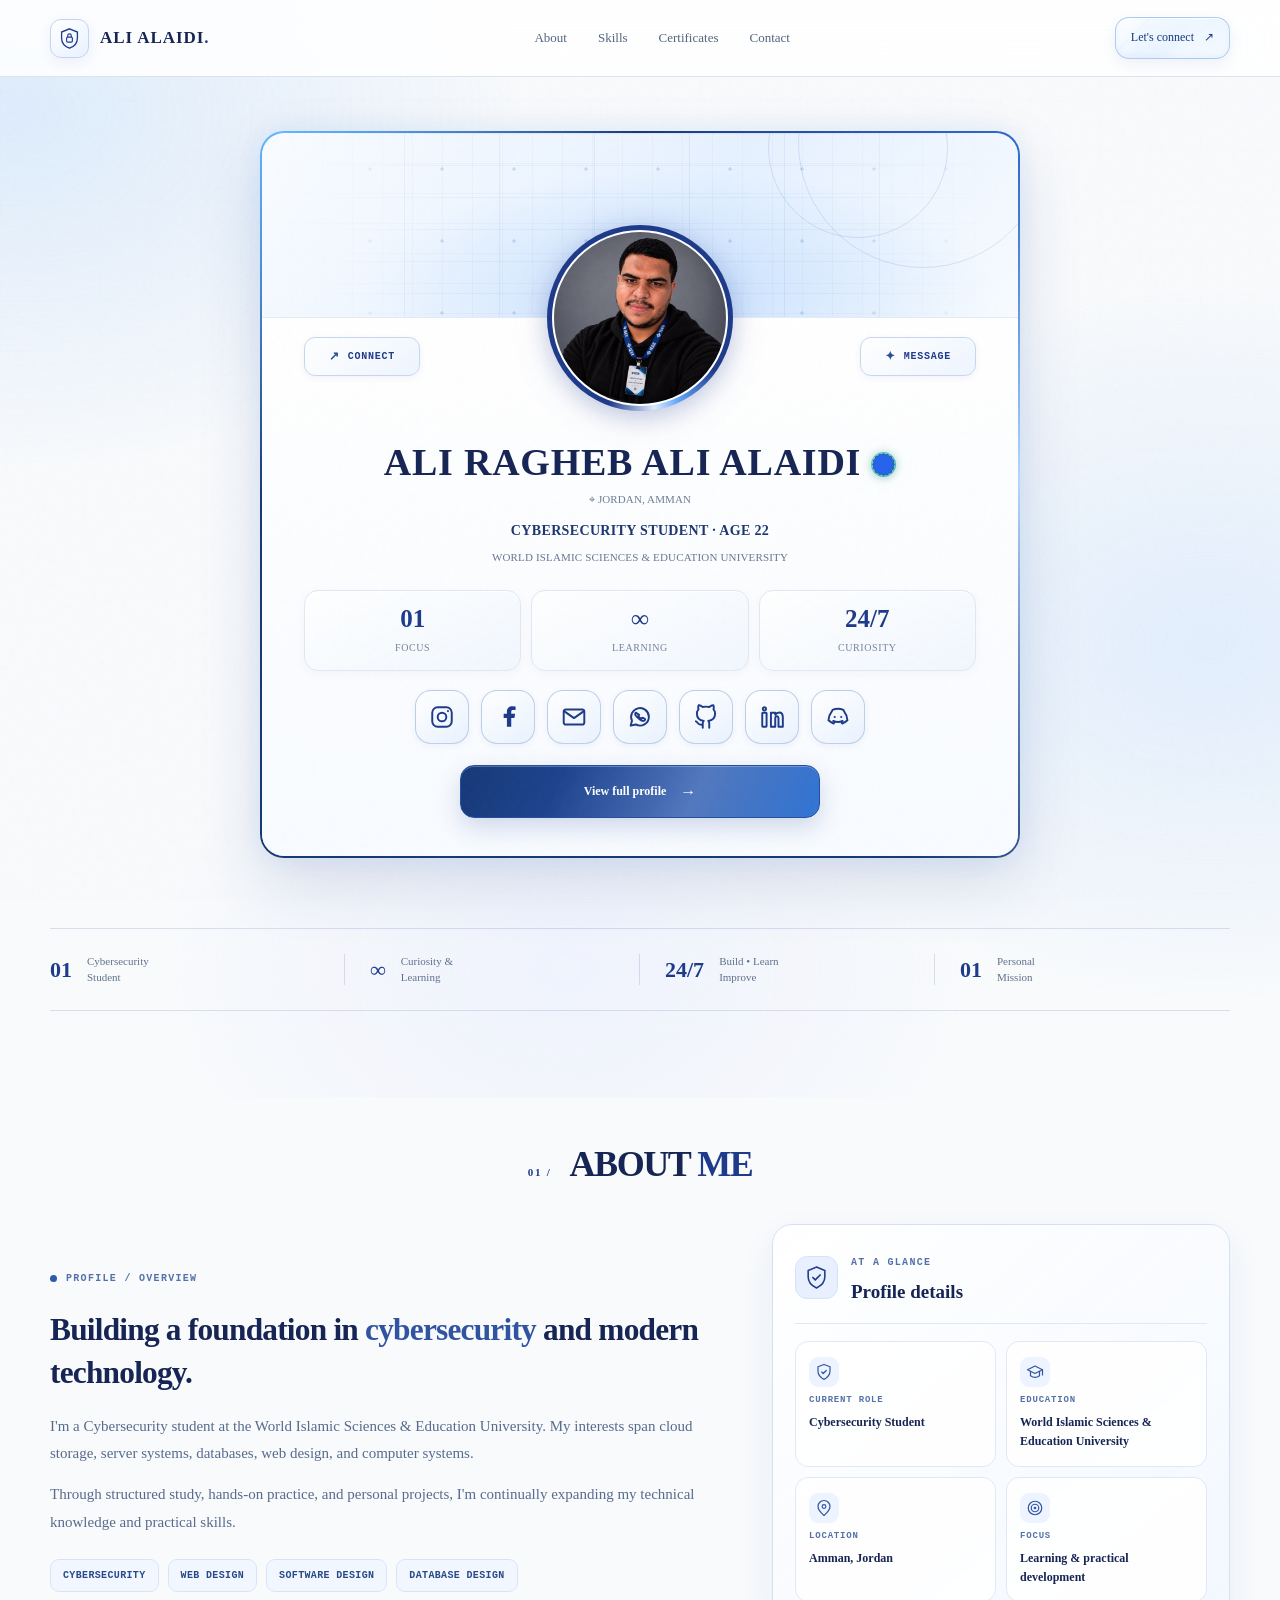
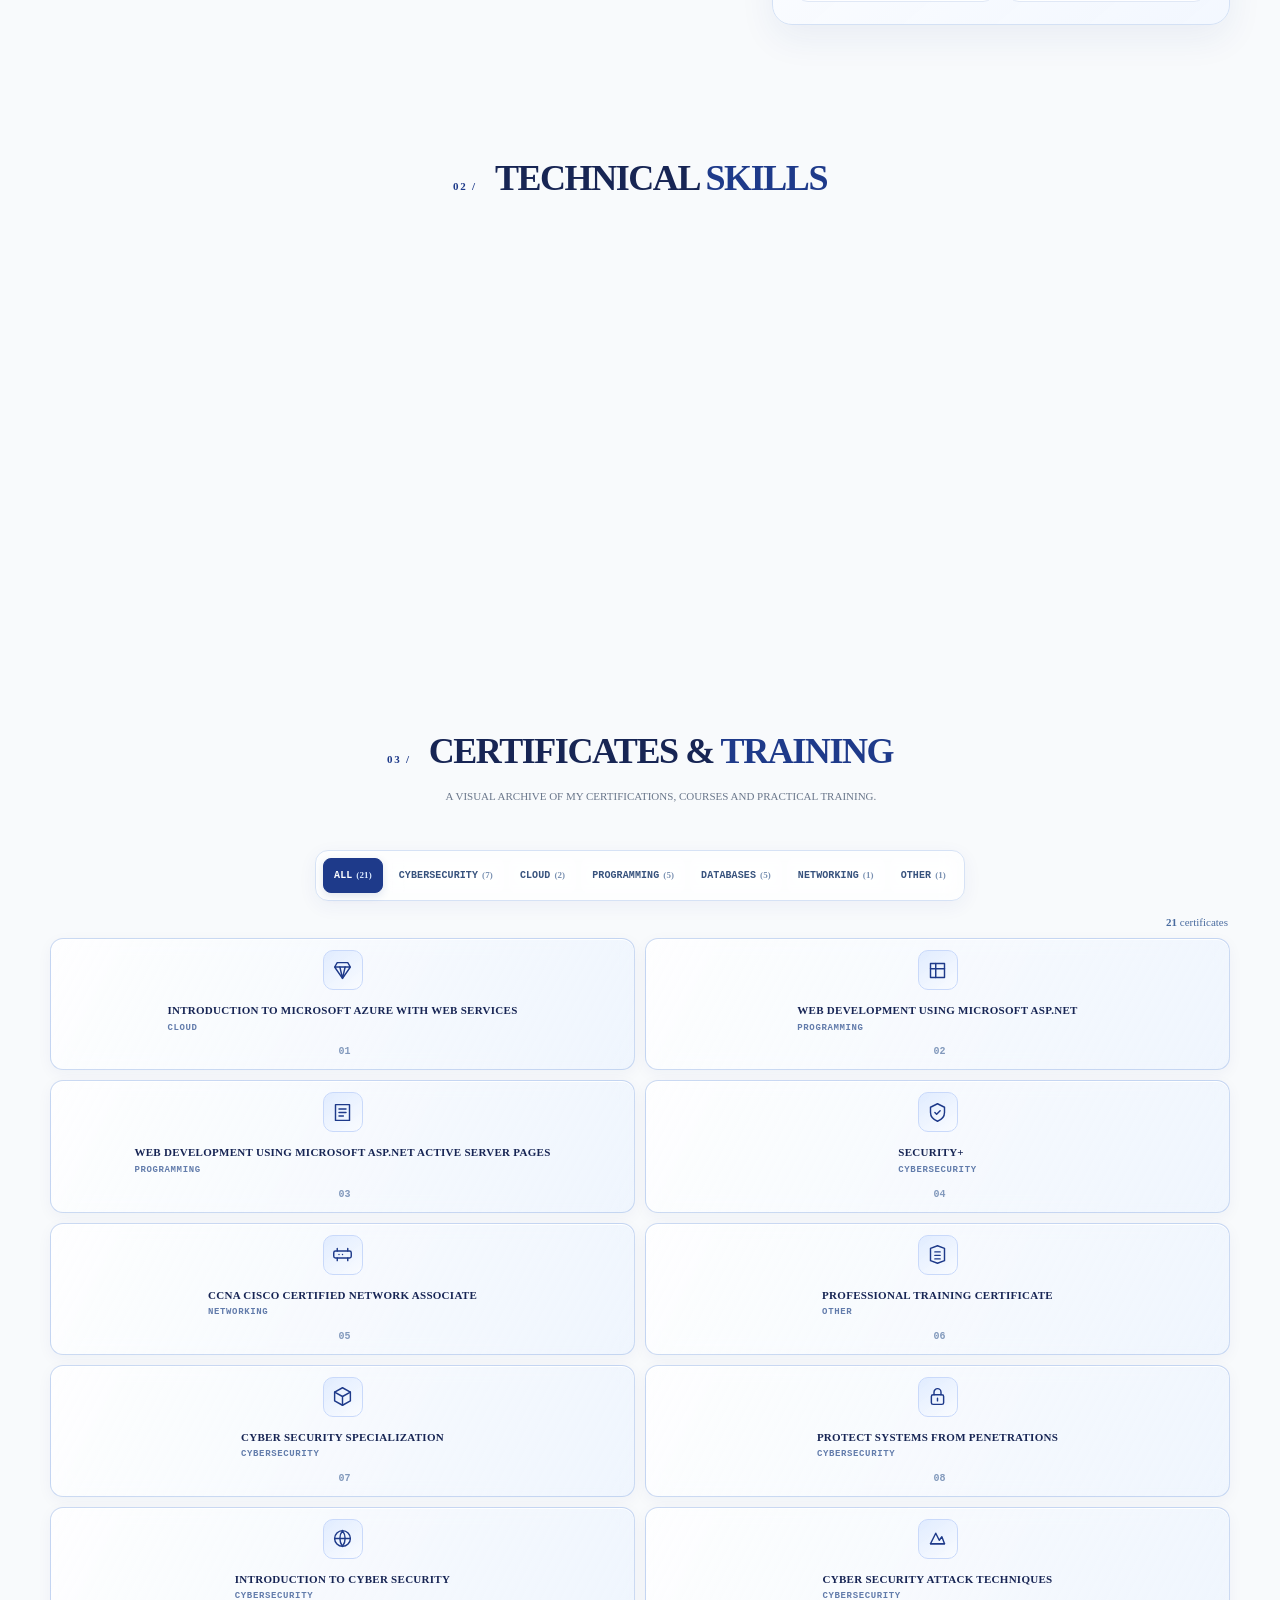
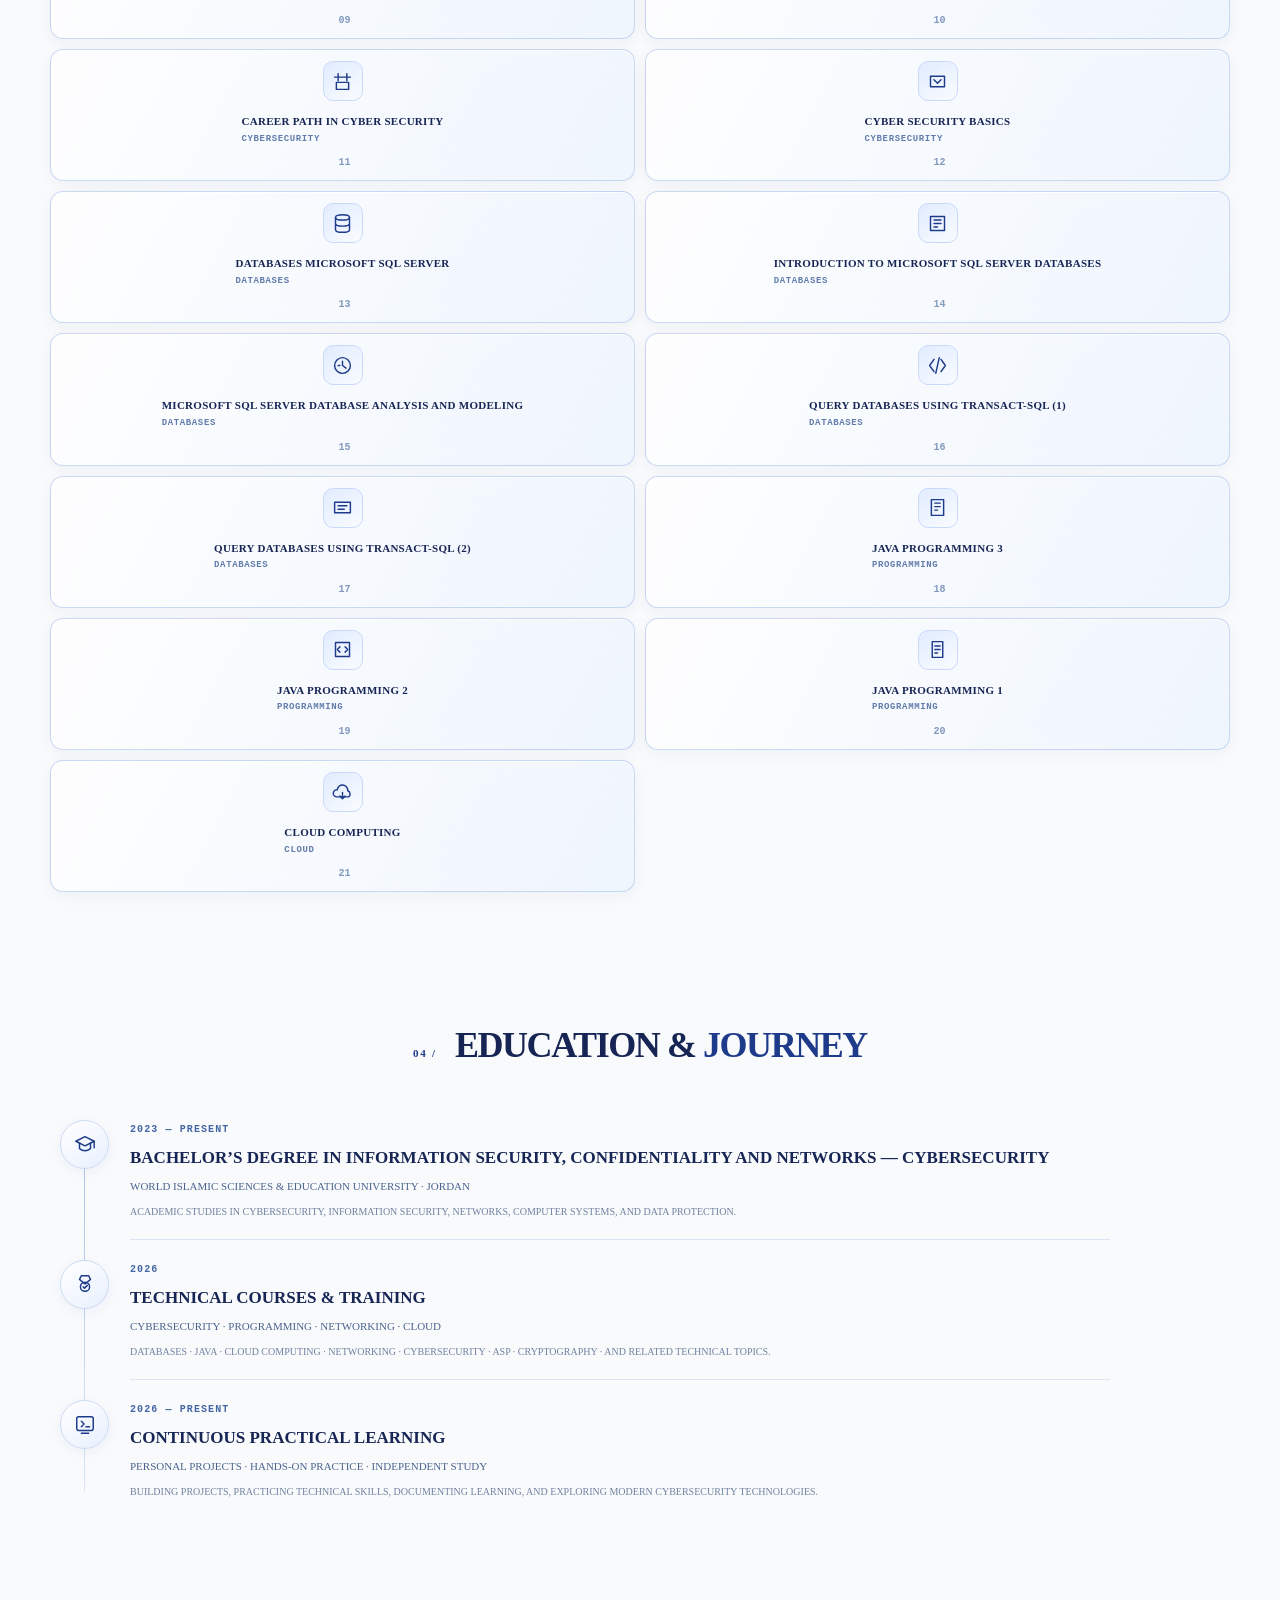
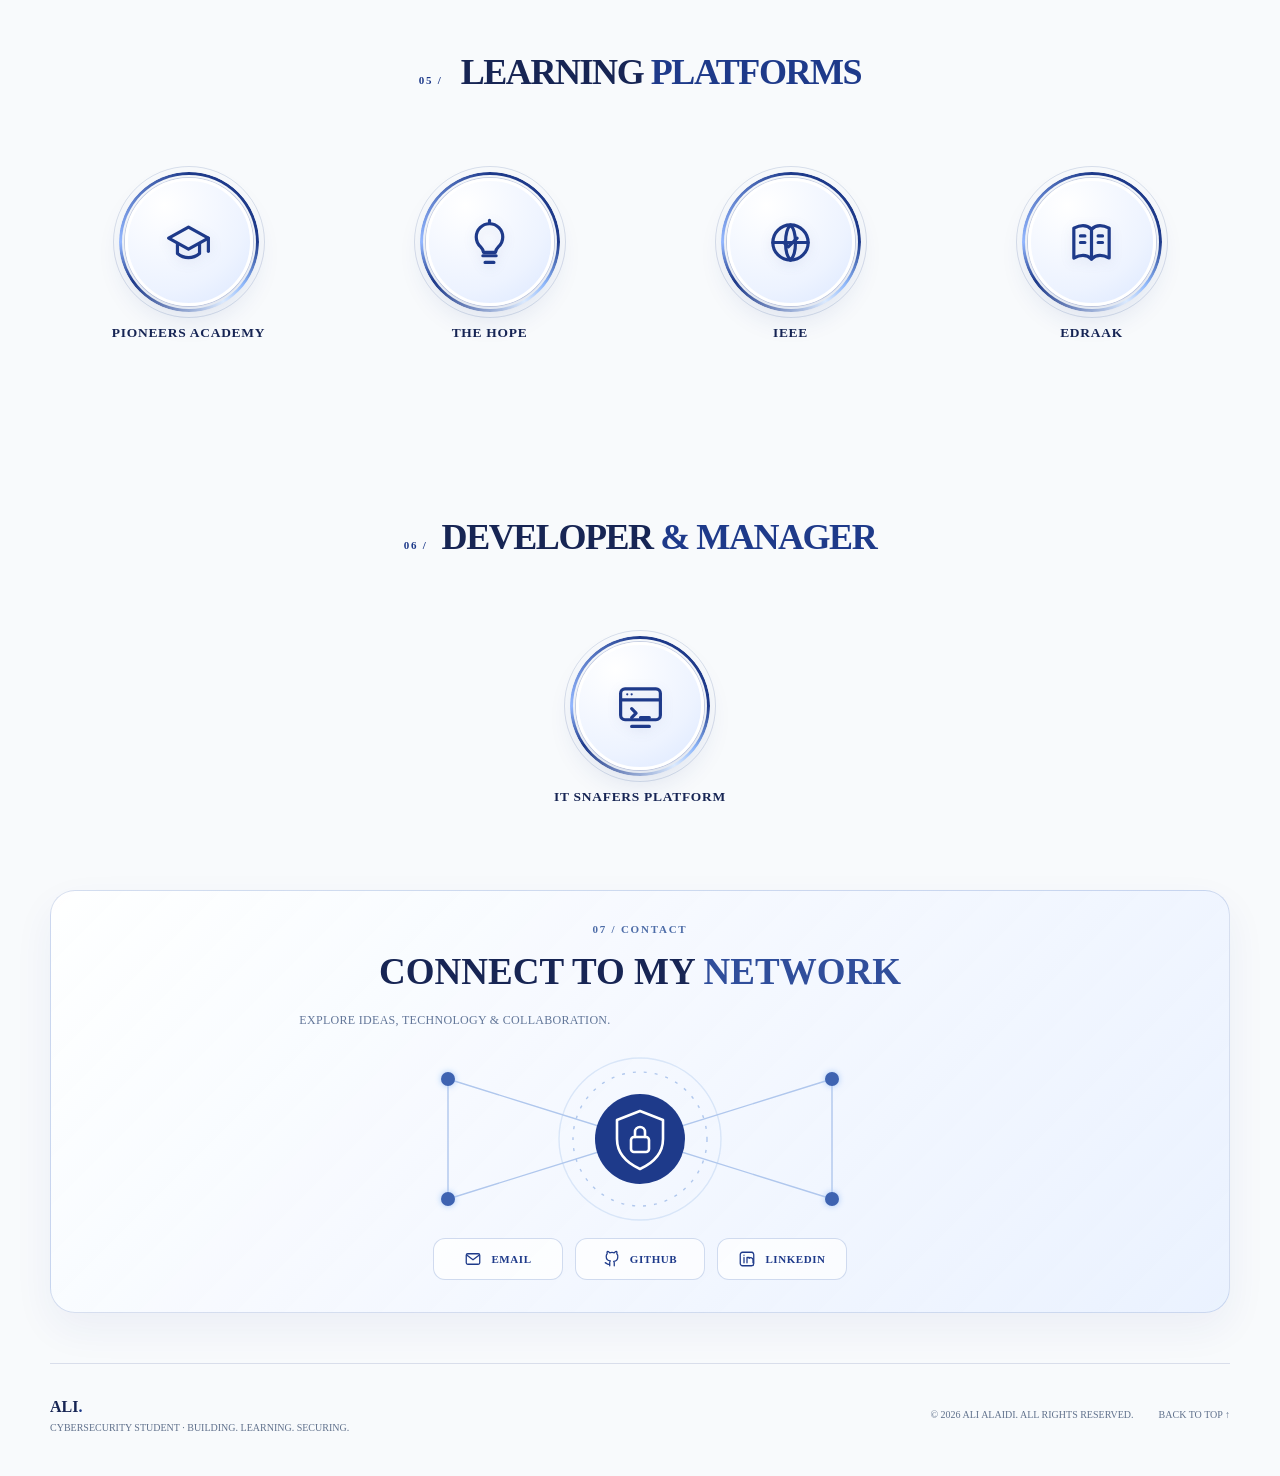
==== commit 6313b1f6: "Add files via upload" ====
--- a/index.html
+++ b/index.html
@@ -50,7 +50,7 @@
 <a href="https://tryhackme.com/" rel="noopener noreferrer" target="_blank">TryHackMe</a>
 </div>
 </div>
-<div class="hero-profile-card reveal">
+<div class="hero-profile-card">
 <div class="profile-cover">
 <div class="cover-grid"></div>
 <div class="cover-orb orb-a"></div>
@@ -60,7 +60,7 @@
 <div class="profile-avatar-wrap">
 <div class="profile-avatar-ring">
 <div class="profile-avatar">
-<img alt="Ali Al-Aydi profile photo" decoding="async" id="profilePhoto" loading="lazy" src="11111.jpeg"/>
+<img alt="Ali Al-Aydi profile photo" decoding="async" id="profilePhoto" loading="eager" fetchpriority="high" src="11111.jpeg"/>
 <div class="photo-fallback">AA</div>
 </div>
 </div>
--- a/style.css
+++ b/style.css
@@ -2656,3 +2656,32 @@
 .network-contact-header{position:relative;z-index:1}.network-contact-header .section-no{display:block;margin-bottom:12px;color:#4e6da8}.network-contact-header h2{font-family:"Merriweather",Georgia,serif;font-size:clamp(22px,3vw,37px);line-height:1.35;color:#172554;margin:0}.network-contact-header h2 span{color:#304e9b}.network-contact-header p{color:#627699;font-size:clamp(10px,1vw,12px);letter-spacing:.08em;margin:12px 0 0}.network-map{max-width:580px;margin:12px auto 4px}.network-map svg{display:block;width:100%;height:auto;max-height:190px}.network-links{color:#b0c7ed}.network-nodes{fill:#3e63b1;filter:drop-shadow(0 0 3px #a4c4f7)}.network-contact-links{display:flex;justify-content:center;flex-wrap:wrap;gap:12px;position:relative;z-index:1}.network-contact-links a{display:inline-flex;align-items:center;justify-content:center;gap:9px;padding:11px 18px;min-width:130px;border-radius:12px;border:1px solid rgba(77,116,190,.25);background:rgba(255,255,255,.7);color:#1e3a8a;font:700 11px "JetBrains Mono",monospace;letter-spacing:.05em;text-decoration:none;transition:transform .2s ease,background-color .2s ease,border-color .2s ease}.network-contact-links a:hover{transform:translateY(-2px);background:#fff;border-color:#5577bc}.network-contact-links a:focus-visible{outline:3px solid #3155a0;outline-offset:3px}.network-contact-links svg{width:18px;height:18px;fill:none;stroke:currentColor;stroke-width:1.7;stroke-linecap:round;stroke-linejoin:round}
 @media(max-width:760px){html{scroll-behavior:auto!important}.noise,.grid-bg{animation:none!important}.network-contact{margin:25px 12px 35px;padding:25px 14px!important;border-radius:18px}.network-map{max-width:370px;margin:8px auto}.network-contact-links{gap:8px}.network-contact-links a{min-width:0;padding:11px 12px;font-size:10px}.network-contact-links svg{width:16px;height:16px}#learning-platforms .platform-logo::before,#developer-manager .platform-logo::before,.profile-ring,.profile-ring::before,.brand-cyber-icon{animation:none!important}.reveal{transition:none!important;transform:none!important;opacity:1!important}.noise{display:none!important}#certifications .certificate-text-card,#skills .skill-card{backdrop-filter:none!important;-webkit-backdrop-filter:none!important}#developer-manager .platform-card,#learning-platforms .platform-card{transition:none!important}}
 @media(prefers-reduced-motion:reduce){*,*::before,*::after{animation-duration:.01ms!important;animation-iteration-count:1!important;scroll-behavior:auto!important}.network-contact-links a{transition:none!important}}
+
+/* V24: mobile-first hero GPU/compositing reduction. Keep desktop visuals. */
+@media (max-width: 760px) {
+  body::before,body::after { animation:none!important; filter:none!important; mask-image:none!important; -webkit-mask-image:none!important; }
+  body::before { position:absolute!important; inset:0!important; background:linear-gradient(160deg,#f8fbff,#edf3ff)!important; }
+  body::after { display:none!important; }
+  .hero-profile-card { animation:none!important; border:1px solid #3353a4!important; background:#f8fbff!important; box-shadow:0 5px 18px rgba(24,49,105,.07)!important; isolation:auto!important; contain:layout style!important; }
+  .hero-profile-card::before,.hero-profile-card::after { animation:none!important; filter:none!important; }
+  .hero-profile-card .profile-cover { background:linear-gradient(125deg,#f8fbff,#eaf2ff)!important; }
+  .hero-profile-card .profile-cover::after { background-image:linear-gradient(90deg,rgba(47,91,167,.06) 1px,transparent 1px),linear-gradient(rgba(47,91,167,.05) 1px,transparent 1px)!important; background-size:38px 38px!important; mask-image:none!important;-webkit-mask-image:none!important; }
+  .hero-profile-card .cover-orb,.hero-profile-card .cover-grid { display:none!important; }
+  .hero-profile-card .profile-avatar-wrap { filter:none!important; }
+  .hero-profile-card .profile-avatar-ring { animation:none!important; background:#233f90!important; box-shadow:0 0 0 3px #fff,0 4px 13px rgba(30,58,138,.12)!important; }
+  .hero-profile-card .profile-avatar-ring::before,.hero-profile-card .profile-avatar-ring::after { animation:none!important; display:none!important; }
+  .hero-profile-card .profile-avatar { border:3px solid white!important; }
+  .hero-profile-card .profile-avatar::before { display:none!important; }
+  .hero-profile-card .verified-badge,.hero-profile-card .verified-badge * { animation:none!important; filter:none!important; }
+  .hero-profile-card .profile-actions a,.hero-profile-card .profile-socials a,.hero-profile-card .profile-more,.hero-profile-card .profile-stats>div { backdrop-filter:none!important;-webkit-backdrop-filter:none!important; filter:none!important; animation:none!important; transition:none!important; }
+  .hero-profile-card .profile-actions a,.hero-profile-card .profile-socials a { background:#f0f5ff!important; box-shadow:0 2px 7px rgba(30,58,138,.055)!important; }
+  .hero-profile-card .profile-stats>div { background:#f4f7ff!important; box-shadow:none!important; }
+  .hero-profile-card .profile-more { background:linear-gradient(110deg,#253d91,#4d59d9)!important; box-shadow:0 3px 10px rgba(30,58,138,.11)!important; }
+  .hero-profile-card .profile-socials a:hover,.hero-profile-card .profile-actions a:hover,.hero-profile-card .profile-more:hover { transform:none!important; }
+  .hero-profile-card.reveal { opacity:1!important; transform:none!important; }
+  .hero-profile-card .profile-name { text-wrap:balance; }
+  .hero-profile-card .profile-cover,.hero-profile-card .profile-main { transform:none!important; filter:none!important; }
+  #learning-platforms .platform-fixed .platform-logo::before,#developer-manager .platform-fixed .platform-logo::before { animation:none!important;filter:none!important; }
+  #certifications .certificate-category-bar,#certifications .certificate-tab,.profile-socials a,.profile-actions a { backdrop-filter:none!important;-webkit-backdrop-filter:none!important; }
+}
+@media (prefers-reduced-motion: reduce) { .hero-profile-card,.hero-profile-card *, .hero-profile-card *::before,.hero-profile-card *::after {animation:none!important;transition:none!important;} }
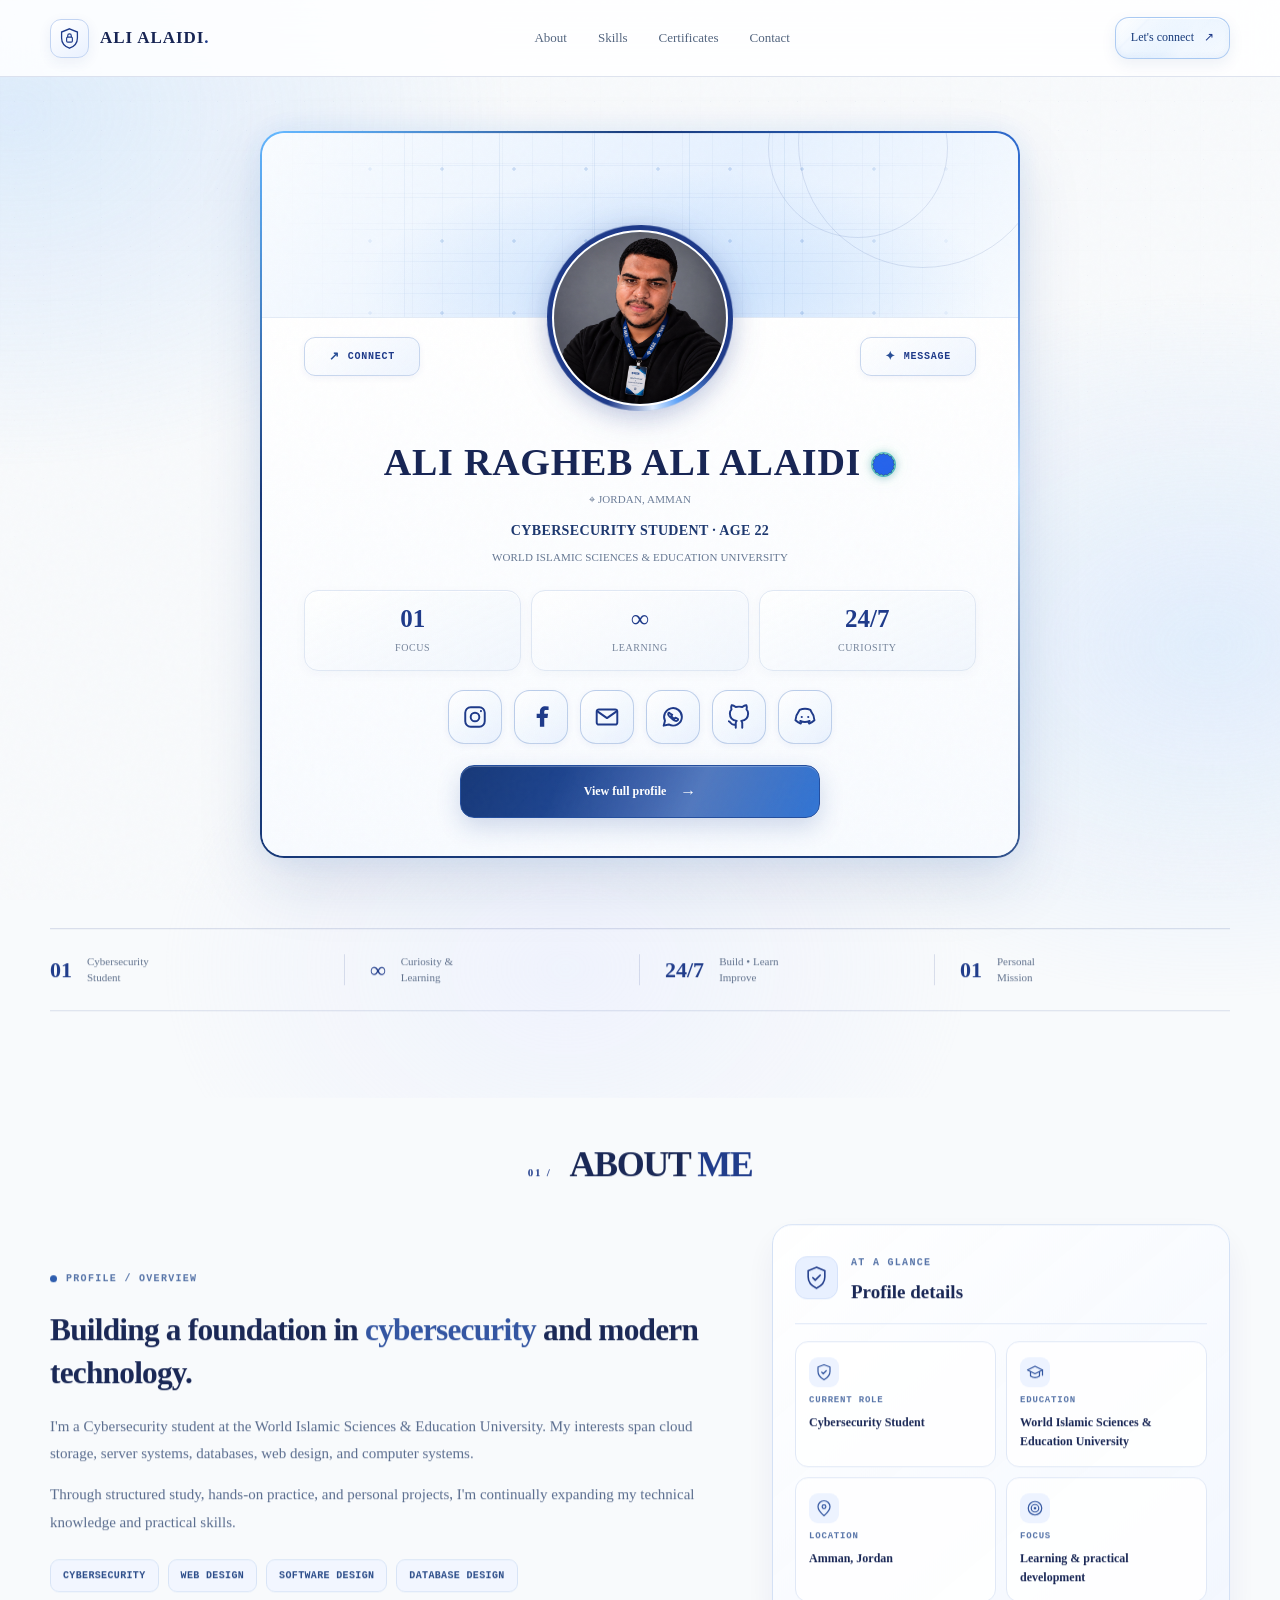
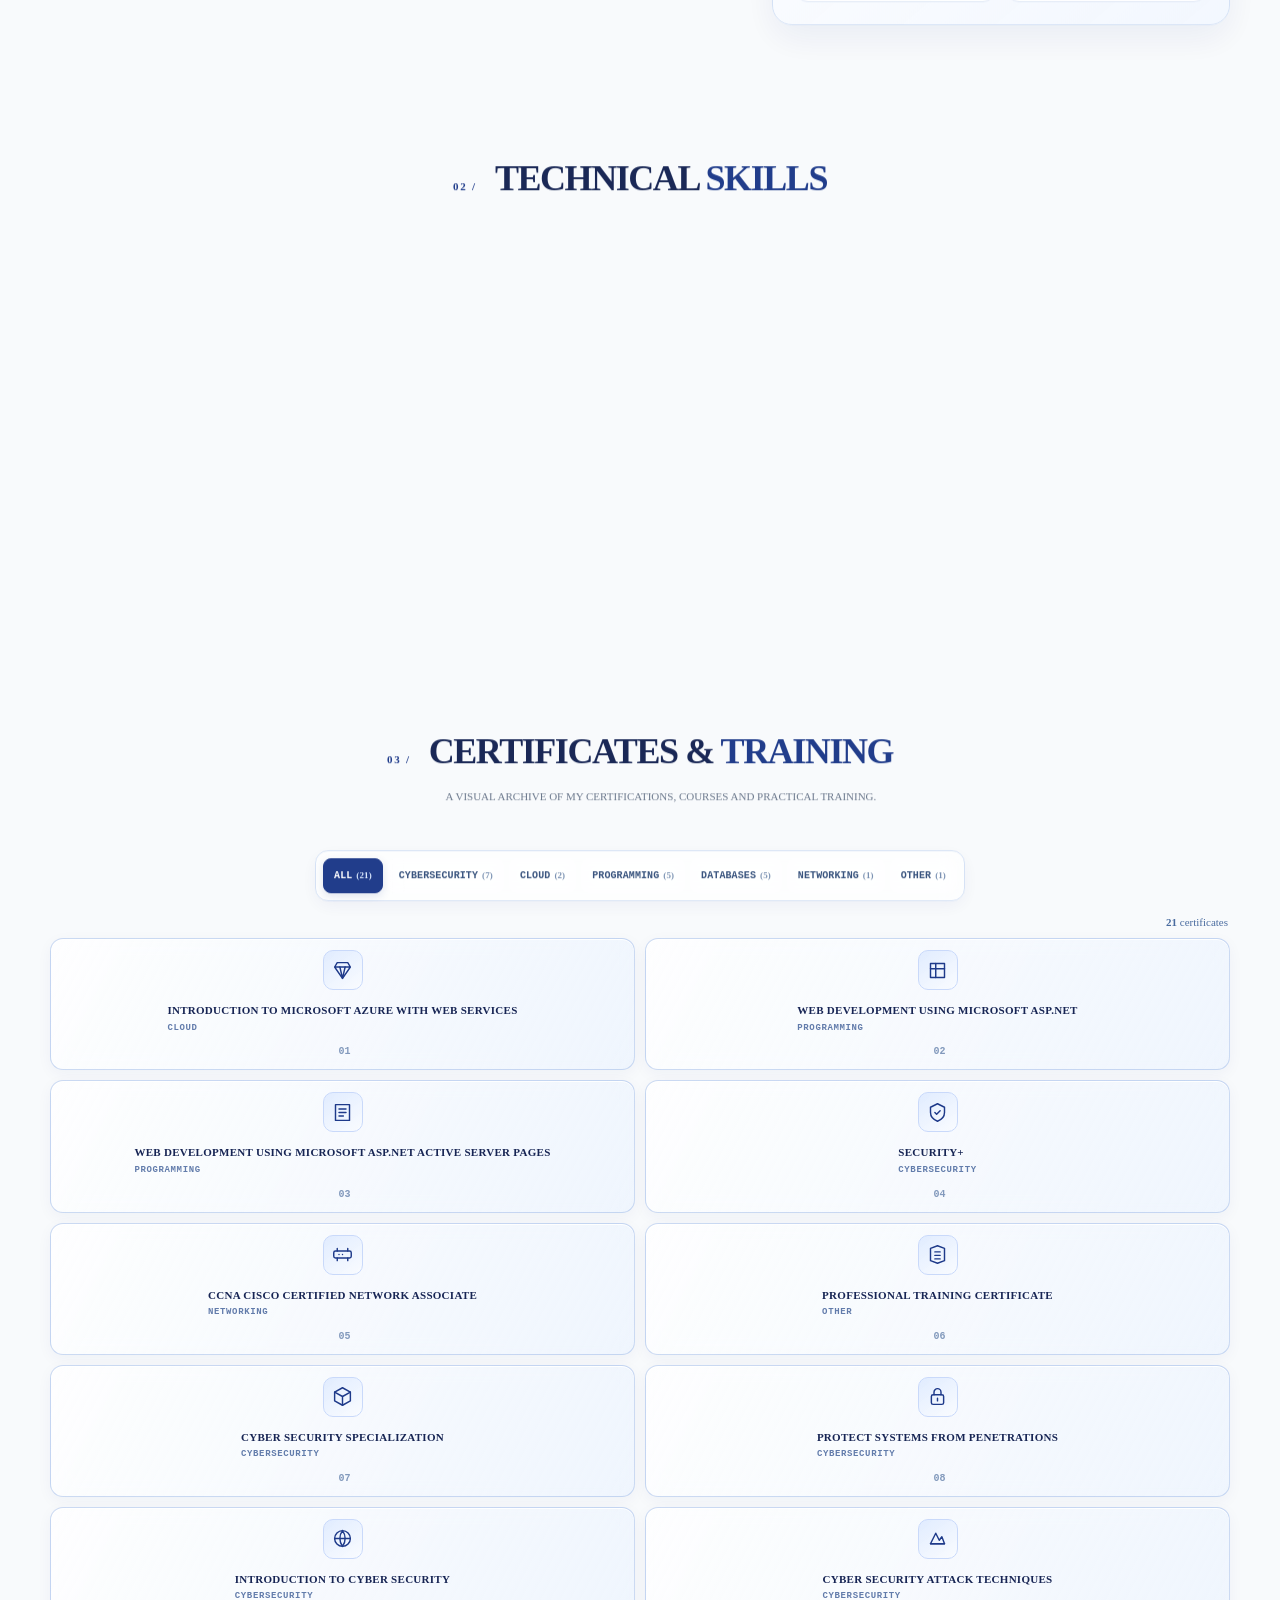
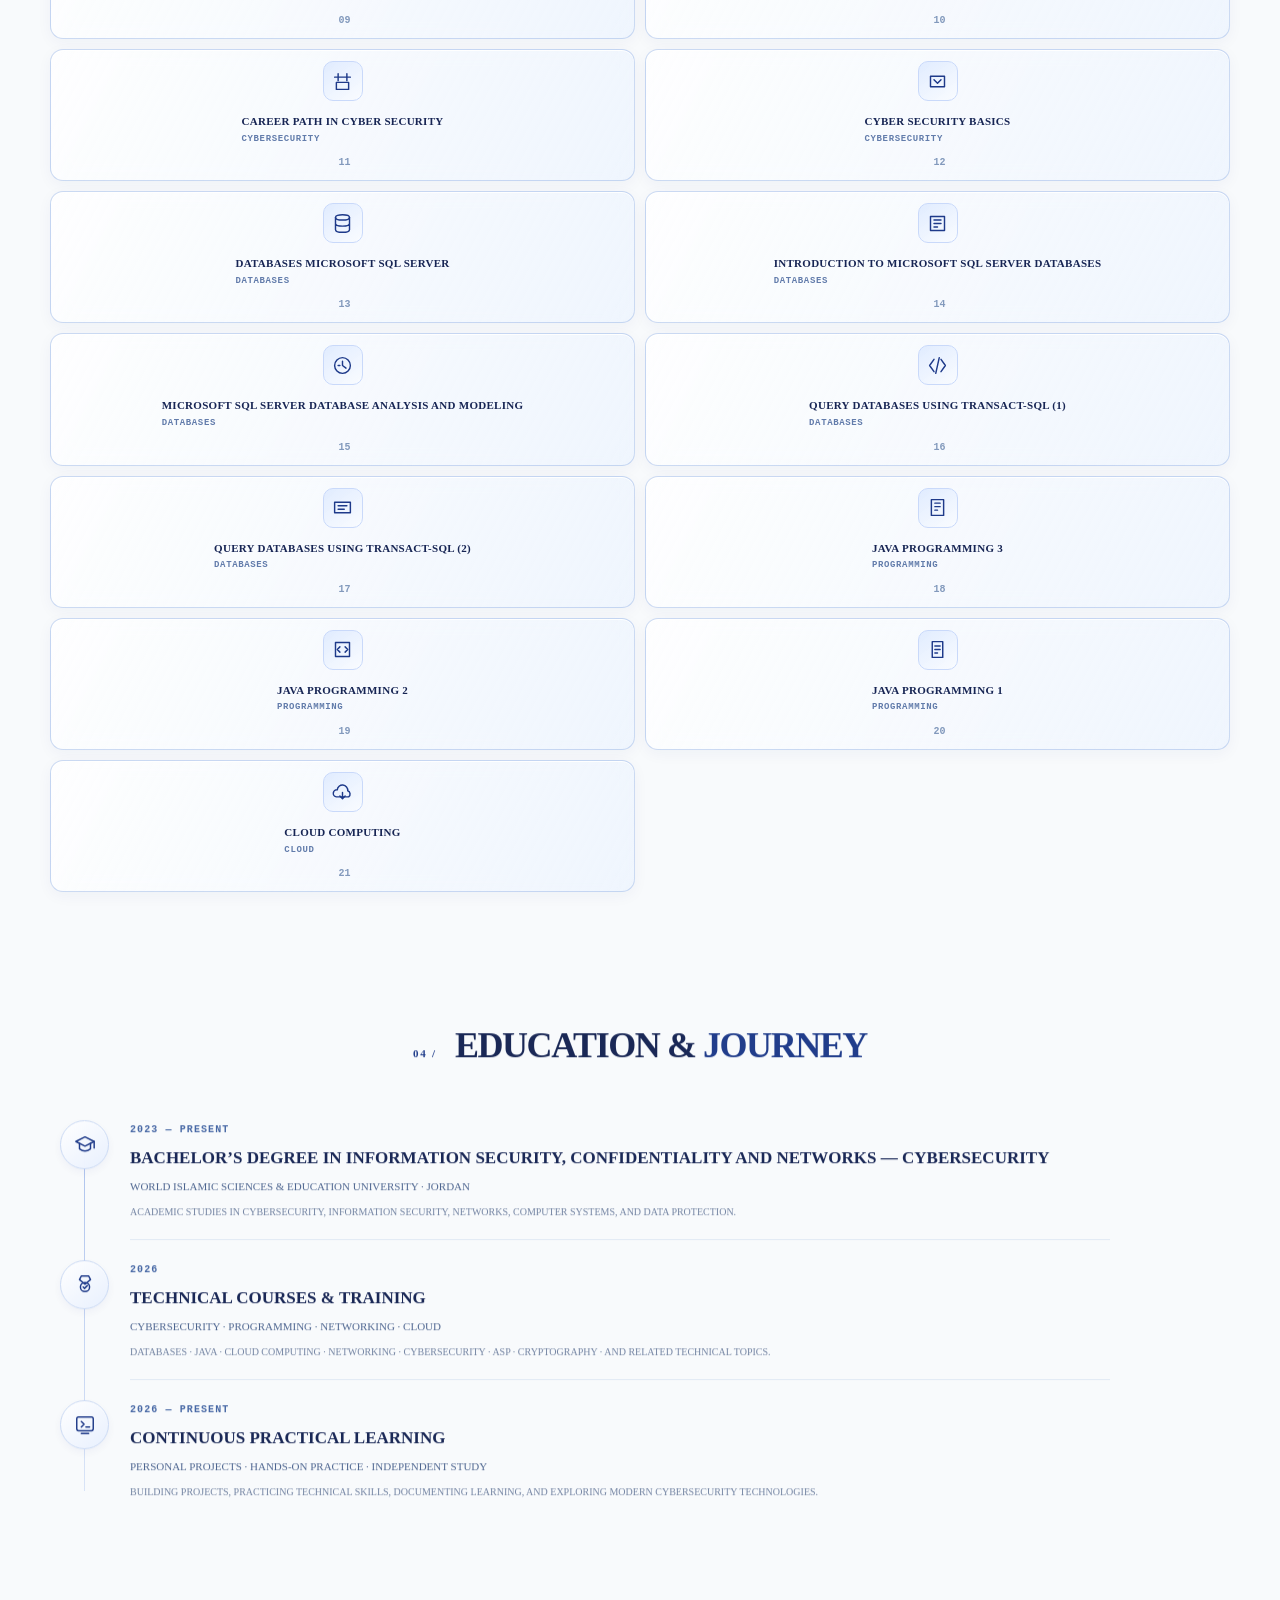
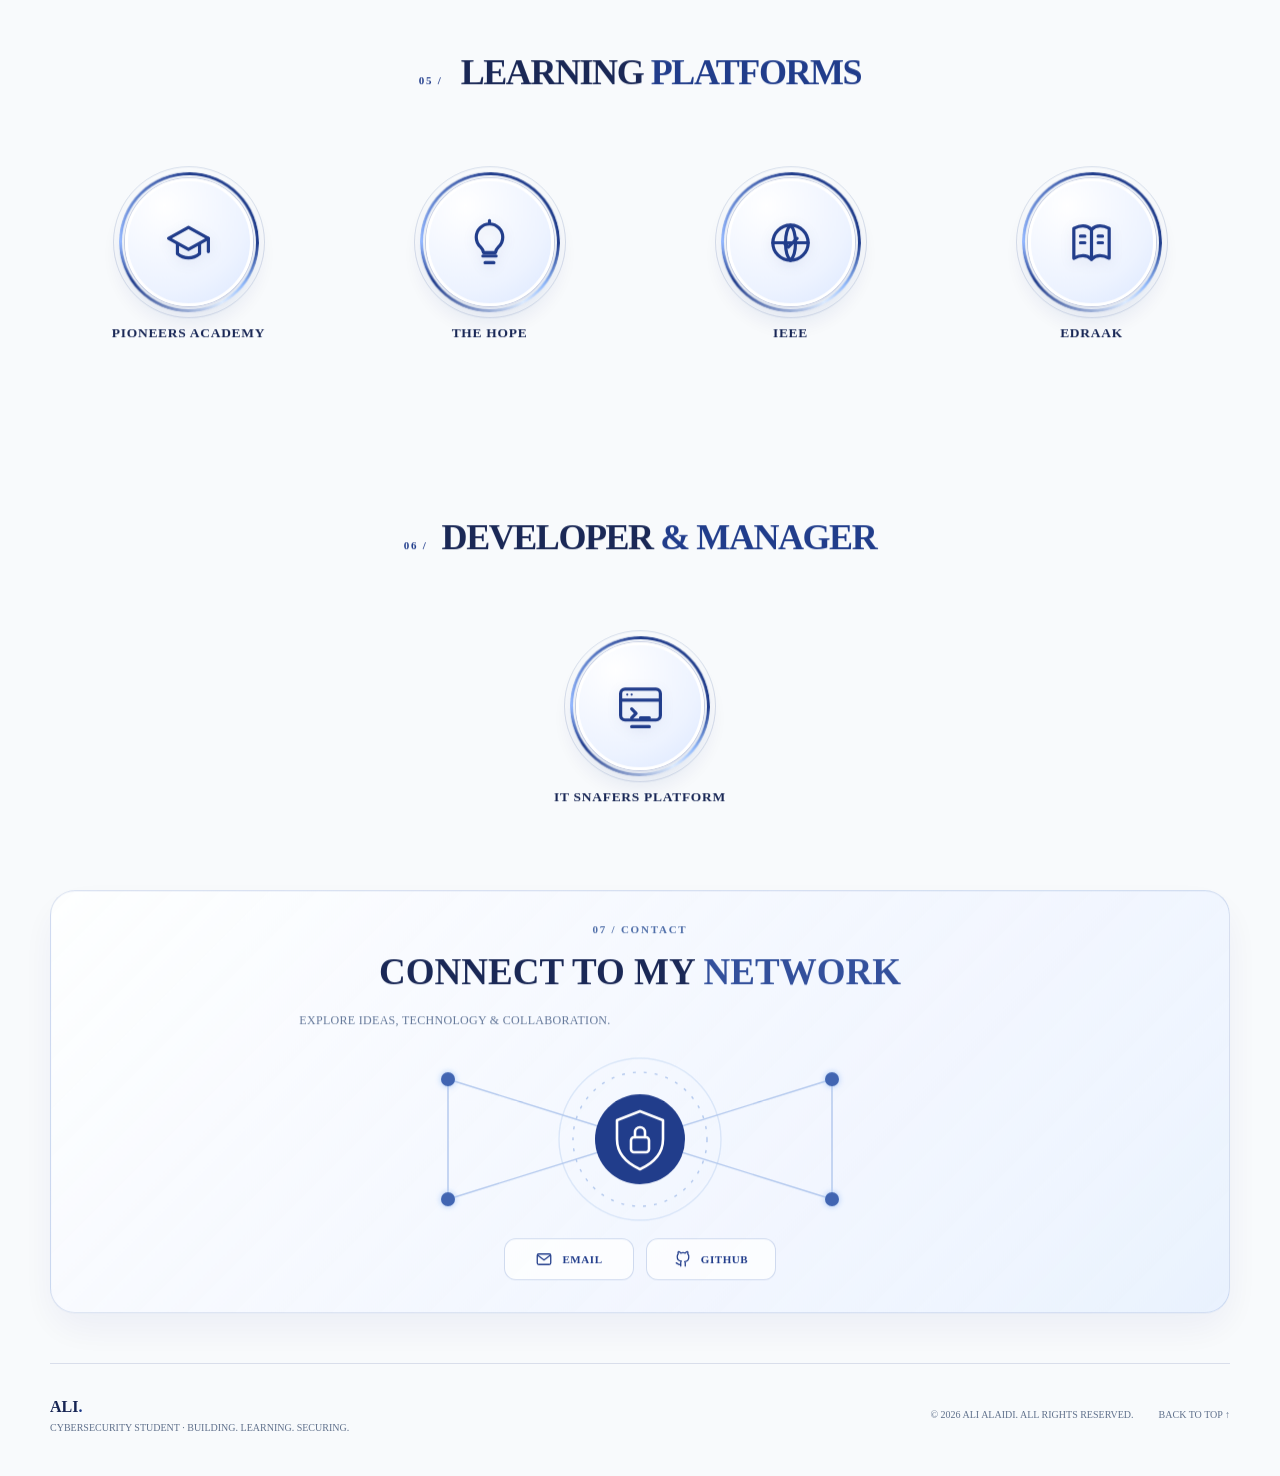
==== commit 61eb5498: "Update index.html" ====
--- a/index.html
+++ b/index.html
@@ -46,7 +46,6 @@
 </div>
 <div class="social-row">
 <a href="https://github.com/aliabnaidi" rel="noopener noreferrer" target="_blank">GitHub</a>
-<a href="https://www.linkedin.com/in/alialaidi/?isSelfProfile=true" rel="noopener noreferrer" target="_blank">LinkedIn</a>
 <a href="https://tryhackme.com/" rel="noopener noreferrer" target="_blank">TryHackMe</a>
 </div>
 </div>
@@ -94,7 +93,6 @@
 <a aria-label="Email" href="https://mail.google.com/mail/?view=cm&amp;fs=1&amp;to=aliabnaidi@gmail.com" rel="noopener noreferrer" target="_blank" title="Email"><svg aria-hidden="true" fill="none" stroke="currentColor" stroke-linecap="round" stroke-linejoin="round" stroke-width="1.8" viewbox="0 0 24 24"><rect height="14" rx="2" width="19" x="2.5" y="5"></rect><path d="m3.5 7 8.5 6 8.5-6"></path></svg></a>
 <a aria-label="WhatsApp" href="https://wa.me/qr/UYYUDM6HSRVQD1" rel="noopener noreferrer" target="_blank" title="WhatsApp"><svg aria-hidden="true" fill="none" stroke="currentColor" stroke-linecap="round" stroke-linejoin="round" stroke-width="1.8" viewbox="0 0 24 24"><path d="M20.2 11.7a8.2 8.2 0 0 1-12.1 7.2L3.4 20l1.2-4.5A8.2 8.2 0 1 1 20.2 11.7Z"></path><path d="M9 8.6c-.5-.8-1-.6-1.3-.1-1.2 2.1 2.7 4.5 4.2 5.7 1.5 1.2 3.5 2.1 4.5.8.4-.6.4-1.2-.3-1.5l-1.9-.9-.9 1c-1.3-.5-2.2-1.4-2.9-2.6l.9-1.1z"></path></svg></a>
 <a aria-label="GitHub" href="https://github.com/aliabnaidi" rel="noopener noreferrer" target="_blank" title="GitHub"><svg aria-hidden="true" fill="none" stroke="currentColor" stroke-linecap="round" stroke-linejoin="round" stroke-width="1.8" viewbox="0 0 24 24"><path d="M9 19c-4.5 1.4-4.5-2.5-6.3-3M15 22v-3.8a3.3 3.3 0 0 0-.9-2.6c3.1-.4 6.3-1.5 6.3-6.9a5.4 5.4 0 0 0-1.5-3.8 5 5 0 0 0-.1-3.7S17.5.8 15 2.8a13 13 0 0 0-6 0C6.5.8 5.2 1.2 5.2 1.2a5 5 0 0 0-.1 3.7 5.4 5.4 0 0 0-1.5 3.8c0 5.4 3.2 6.5 6.3 6.9a3.3 3.3 0 0 0-.9 2.6V22"></path></svg></a>
-<a aria-label="LinkedIn" href="https://www.linkedin.com/in/alialaidi/?isSelfProfile=true" rel="noopener noreferrer" target="_blank" title="LinkedIn"><svg aria-hidden="true" fill="none" stroke="currentColor" stroke-linecap="round" stroke-linejoin="round" stroke-width="1.8" viewbox="0 0 24 24"><rect height="13" rx=".6" width="4" x="3" y="8"></rect><circle cx="5" cy="4.5" r="1.5"></circle><path d="M11 21V8h4v2c.8-1.3 2-2.2 3.7-2.2 2.7 0 3.3 1.8 3.3 4.4V21h-4v-7.4c0-1.4-.3-2.4-1.5-2.4S15 12.3 15 13.6V21z"></path></svg></a>
 <a aria-label="Copy Discord username: alialaidi" class="discord-social" id="copyDiscord" role="button" tabindex="0" title="Copy Discord username: alialaidi"><svg aria-hidden="true" fill="none" stroke="currentColor" stroke-linecap="round" stroke-linejoin="round" stroke-width="1.8" viewbox="0 0 24 24"><path d="M7 5.5c3.2-1.4 6.8-1.4 10 0l1 2c1.8 2.1 2.6 4.5 2.7 7.5-1.4 1.3-3 2.3-4.8 3l-1-1.7 1.4-.7c-2.8 1.3-6 1.3-8.7 0l1.4.7-1 1.7c-1.8-.7-3.4-1.7-4.8-3 .1-3 .9-5.4 2.7-7.5z"></path><circle cx="9" cy="12" fill="currentColor" r="1" stroke="none"></circle><circle cx="15" cy="12" fill="currentColor" r="1" stroke="none"></circle></svg></a>
 </div>
 <a class="profile-more" href="#about">View full profile <span>→</span></a>
@@ -208,7 +206,7 @@
 <section aria-labelledby="network-heading" class="network-contact container reveal" id="contact">
 <div class="network-contact-header"><span class="section-no">07 / CONTACT</span><h2 id="network-heading">CONNECT TO MY <span>NETWORK</span></h2><p>EXPLORE IDEAS, TECHNOLOGY &amp; COLLABORATION.</p></div>
 <div aria-hidden="true" class="network-map"><svg focusable="false" role="presentation" viewbox="0 0 560 190"><g class="network-links" fill="none" stroke="currentColor" stroke-width="1.4"><path d="M280 95 88 35 M280 95 472 35 M280 95 88 155 M280 95 472 155 M88 35 88 155 M472 35 472 155 M88 35 472 155 M472 35 88 155"></path><circle cx="280" cy="95" r="67" stroke-dasharray="3 8"></circle><circle cx="280" cy="95" opacity=".4" r="81"></circle></g><g class="network-nodes"><circle cx="88" cy="35" r="7"></circle><circle cx="472" cy="35" r="7"></circle><circle cx="88" cy="155" r="7"></circle><circle cx="472" cy="155" r="7"></circle></g><circle cx="280" cy="95" fill="#1e3a8a" r="45"></circle><g fill="none" stroke="#fff" stroke-linecap="round" stroke-linejoin="round" stroke-width="2.6"><path d="M280 67 303 76v19c0 15-10 24-23 30-13-6-23-15-23-30V76z"></path><rect height="15" rx="3" width="18" x="271" y="93"></rect><path d="M275 93v-5a5 5 0 0 1 10 0v5"></path></g></svg></div>
-<div class="network-contact-links"><a aria-label="Email Ali Alaidi" href="mailto:aliabnaidi@gmail.com"><svg aria-hidden="true" viewbox="0 0 24 24"><rect height="14" rx="2" width="18" x="3" y="5"></rect><path d="m4 7 8 6 8-6"></path></svg><span>EMAIL</span></a><a aria-label="GitHub" href="https://github.com/aliabnaidi" rel="noopener noreferrer" target="_blank"><svg aria-hidden="true" viewbox="0 0 24 24"><path d="M9 19c-4 1-4-2-6-2m12 4v-3.5a3 3 0 0 0-.8-2.3c2.7-.3 5.5-1.3 5.5-6A4.7 4.7 0 0 0 18.4 5 4.4 4.4 0 0 0 18.3 2S17.2 1.7 15 3.7a11 11 0 0 0-6 0C6.8 1.7 5.7 2 5.7 2a4.4 4.4 0 0 0-.1 3A4.7 4.7 0 0 0 4.3 8.5c0 4.7 2.8 5.7 5.5 6A3 3 0 0 0 9 17.5V21"></path></svg><span>GITHUB</span></a><a aria-label="LinkedIn" href="https://www.linkedin.com/in/alialaidi/?isSelfProfile=true" rel="noopener noreferrer" target="_blank"><svg aria-hidden="true" viewbox="0 0 24 24"><rect height="18" rx="3" width="18" x="3" y="3"></rect><path d="M8 10v7M8 7v.1M12 17v-7h3v1a3 3 0 0 1 5 2v4"></path></svg><span>LINKEDIN</span></a></div>
+<div class="network-contact-links"><a aria-label="Email Ali Alaidi" href="mailto:aliabnaidi@gmail.com"><svg aria-hidden="true" viewbox="0 0 24 24"><rect height="14" rx="2" width="18" x="3" y="5"></rect><path d="m4 7 8 6 8-6"></path></svg><span>EMAIL</span></a><a aria-label="GitHub" href="https://github.com/aliabnaidi" rel="noopener noreferrer" target="_blank"><svg aria-hidden="true" viewbox="0 0 24 24"><path d="M9 19c-4 1-4-2-6-2m12 4v-3.5a3 3 0 0 0-.8-2.3c2.7-.3 5.5-1.3 5.5-6A4.7 4.7 0 0 0 18.4 5 4.4 4.4 0 0 0 18.3 2S17.2 1.7 15 3.7a11 11 0 0 0-6 0C6.8 1.7 5.7 2 5.7 2a4.4 4.4 0 0 0-.1 3A4.7 4.7 0 0 0 4.3 8.5c0 4.7 2.8 5.7 5.5 6A3 3 0 0 0 9 17.5V21"></path></svg><span>GITHUB</span></a></div>
 </section>
 </main>
 <footer class="footer container">
--- a/style.css
+++ b/style.css
@@ -2685,3 +2685,21 @@
   #certifications .certificate-category-bar,#certifications .certificate-tab,.profile-socials a,.profile-actions a { backdrop-filter:none!important;-webkit-backdrop-filter:none!important; }
 }
 @media (prefers-reduced-motion: reduce) { .hero-profile-card,.hero-profile-card *, .hero-profile-card *::before,.hero-profile-card *::after {animation:none!important;transition:none!important;} }
+
+/* V25: lightweight navigation and paint path on touch-size screens */
+@media (max-width: 760px) {
+  html, body { scroll-behavior: auto !important; }
+  .nav-wrap, .modal, .hero-profile-card, .profile-socials a,
+  #certifications .certificate-category-bar, #certifications .certificate-tab,
+  #certifications .certificate-text-card, #skills .skill-card,
+  #learning-platforms .platform-card, #developer-manager .platform-card {
+    backdrop-filter: none !important;
+    -webkit-backdrop-filter: none !important;
+  }
+  .reveal, .reveal.visible { opacity: 1 !important; transform: none !important; transition: none !important; }
+  .hero-profile-card *, .platform-card *, .network-contact * { scroll-behavior: auto !important; }
+  body::before, body::after, .noise, .grid-bg { animation: none !important; }
+  .nav-wrap { background: rgba(248,250,255,.98) !important; }
+  .hero-profile-card, .certificate-text-card, .skill-card { box-shadow: 0 3px 12px rgba(25,50,100,.06) !important; }
+}
+@media(min-width:761px){.nav-wrap.is-scrolled{box-shadow:0 8px 30px rgba(0,0,0,.18)}}
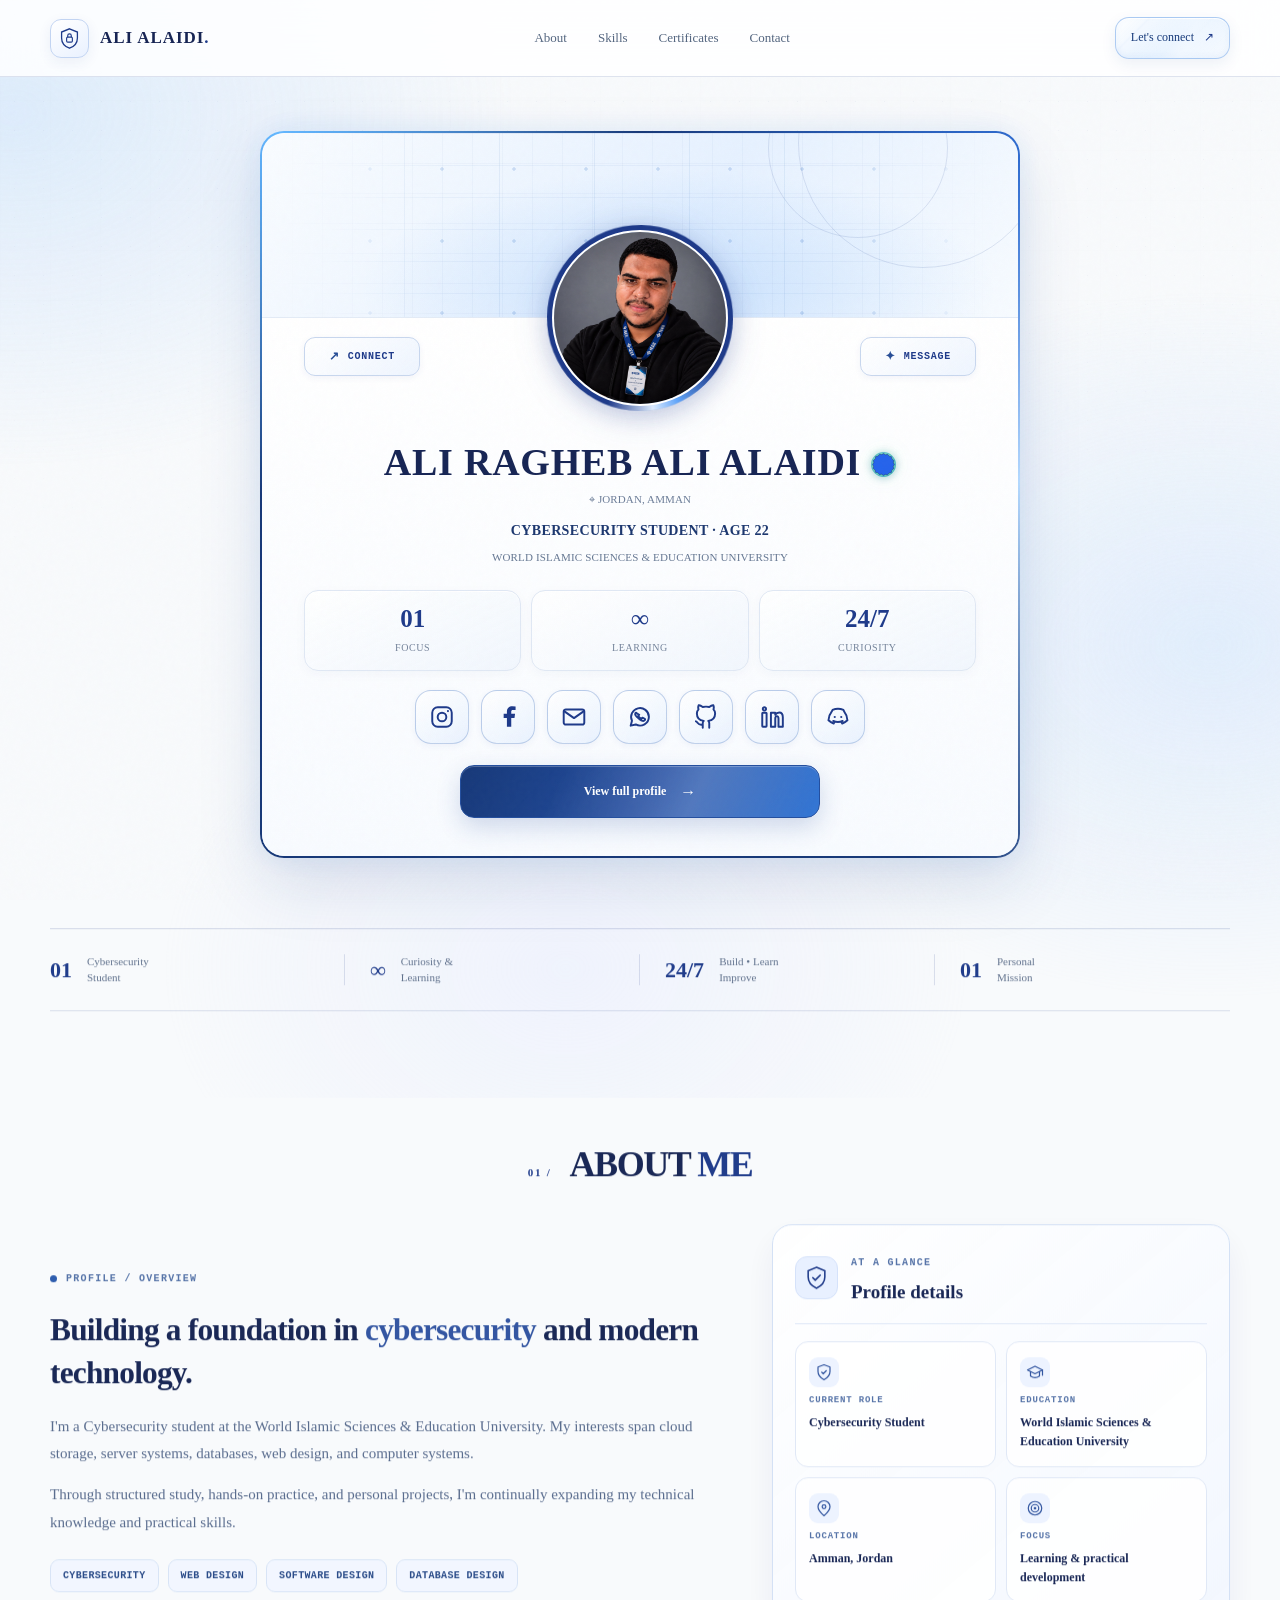
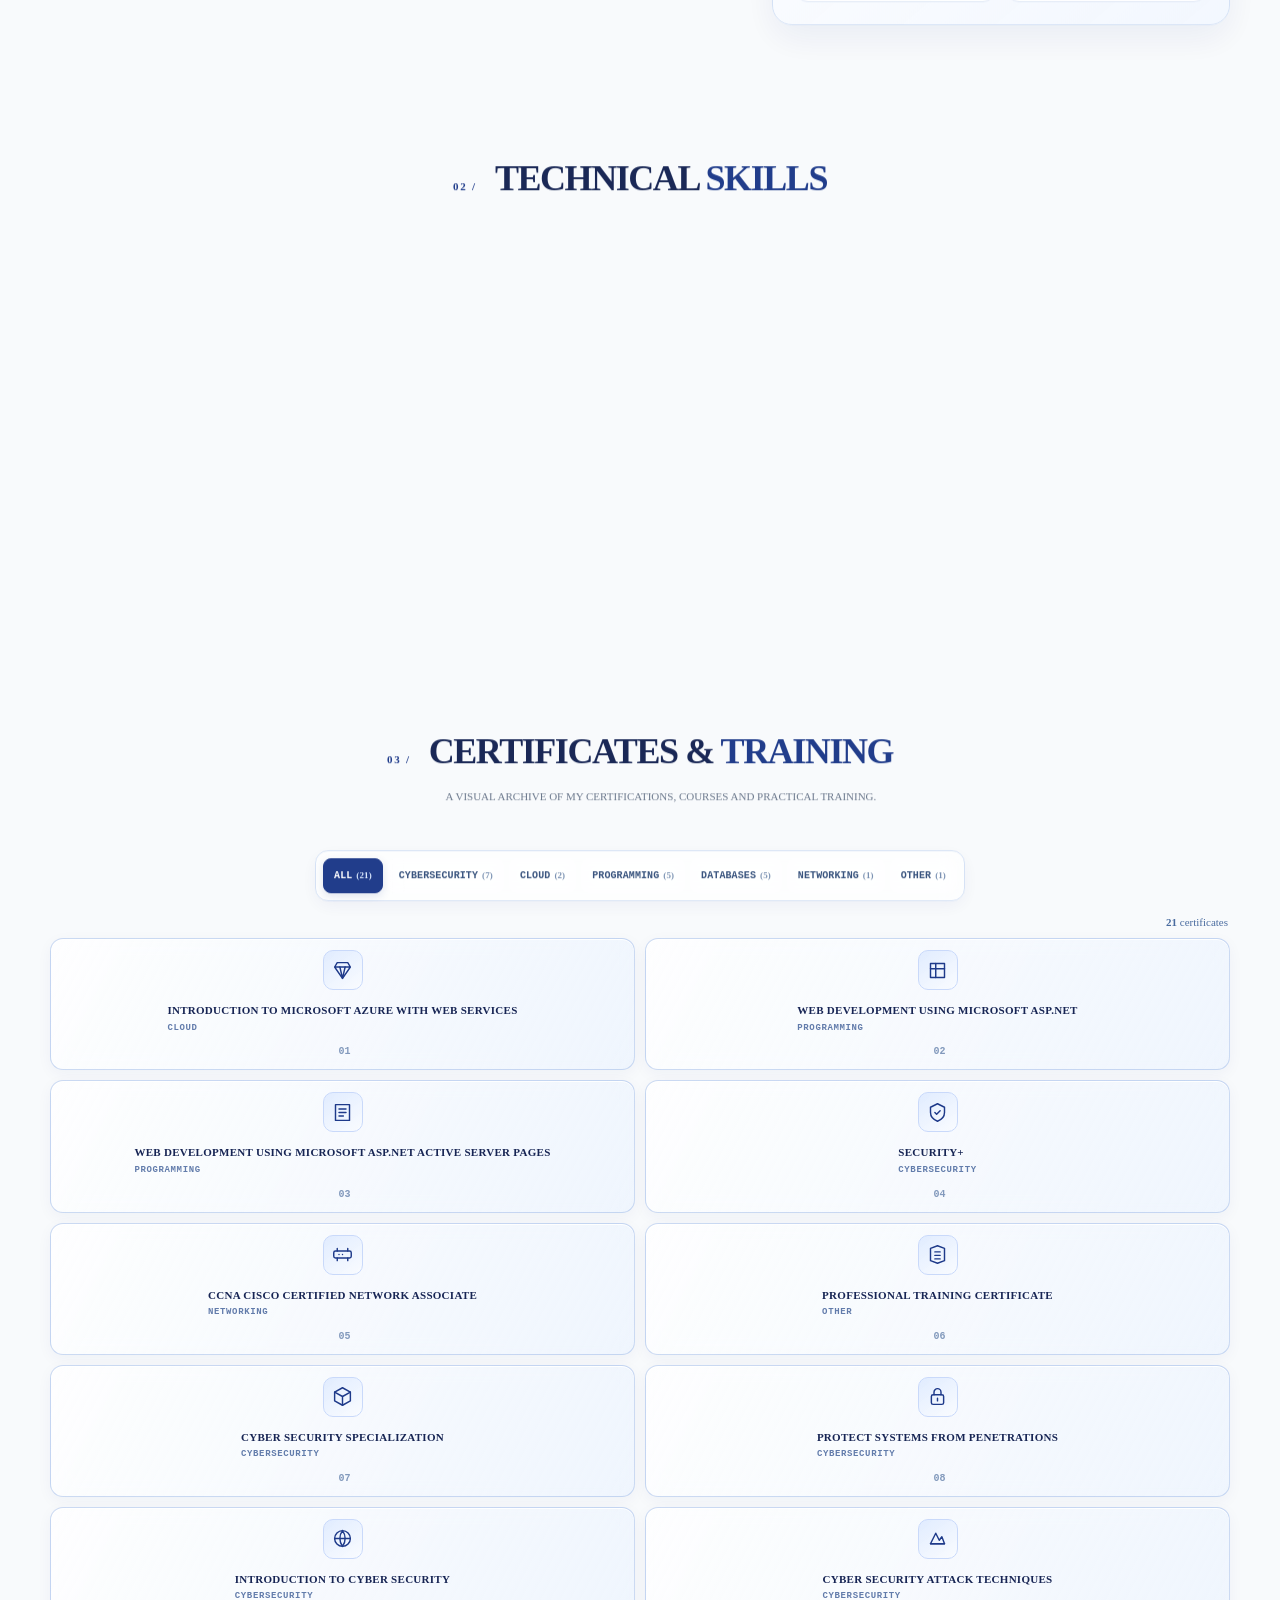
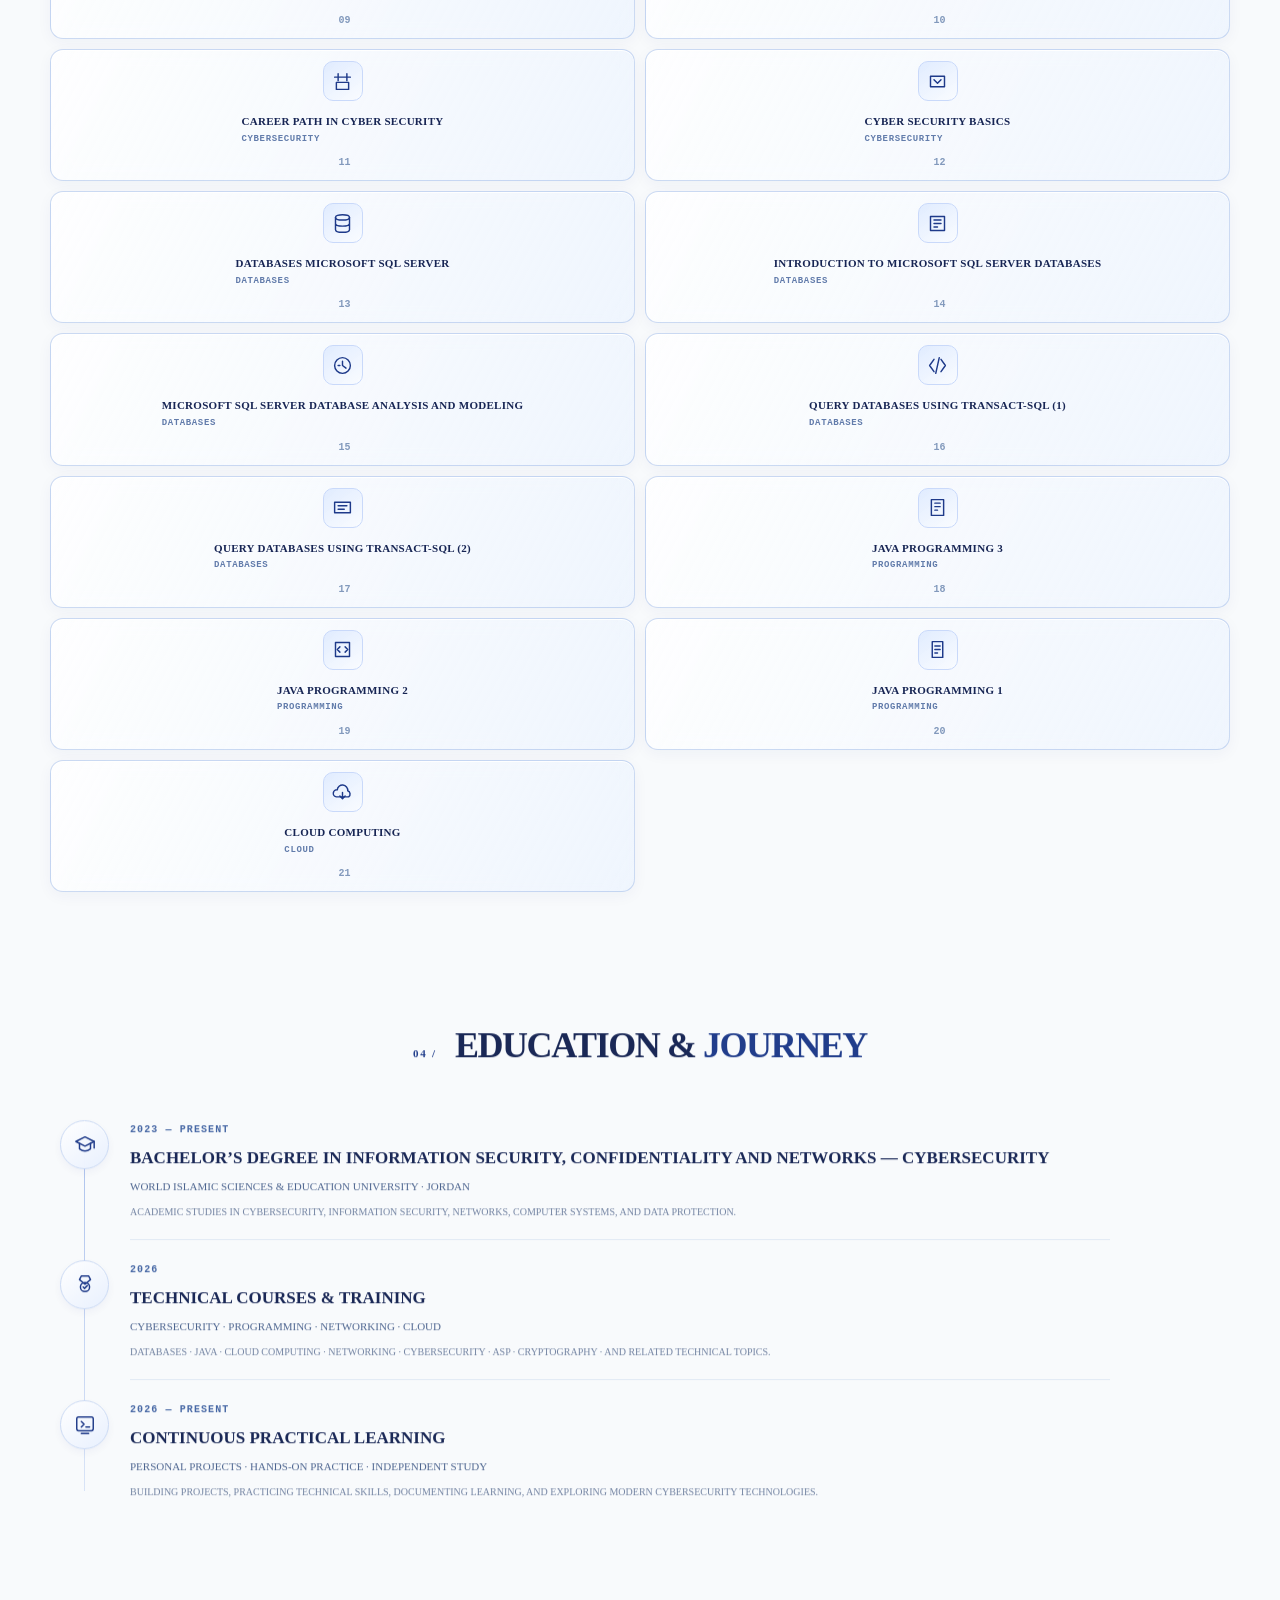
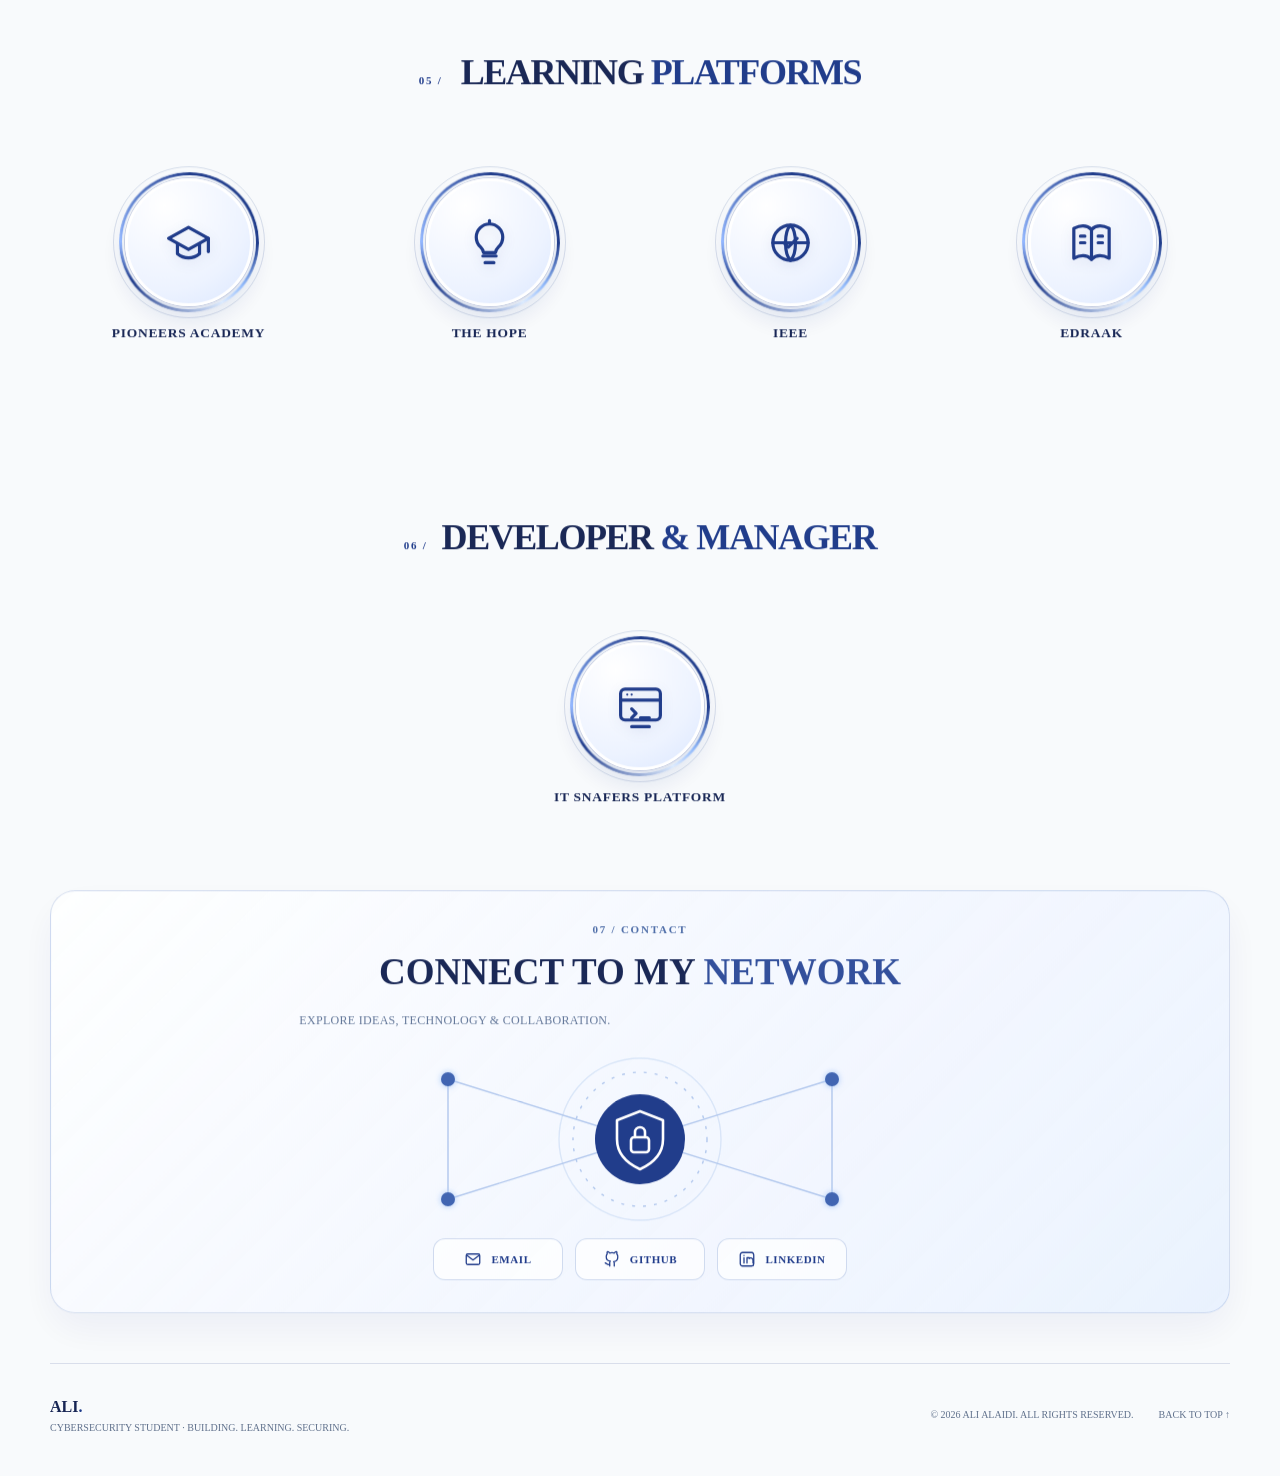
==== commit 734ed03f: "Add files via upload" ====
--- a/index.html
+++ b/index.html
@@ -17,7 +17,7 @@
 <title>ALI ALAIDI</title>
 
 <link href="./style.css" rel="stylesheet"/>
-<link href="./favicon.svg" rel="icon" type="image/svg+xml"/></head>
+<link href="./favicon.svg?v=26" rel="icon" type="image/svg+xml"/></head>
 <body>
 <div class="noise"></div>
 <div class="grid-bg"></div>
@@ -46,6 +46,7 @@
 </div>
 <div class="social-row">
 <a href="https://github.com/aliabnaidi" rel="noopener noreferrer" target="_blank">GitHub</a>
+<a href="https://www.linkedin.com/in/alialaidi/?isSelfProfile=true" rel="noopener noreferrer" target="_blank">LinkedIn</a>
 <a href="https://tryhackme.com/" rel="noopener noreferrer" target="_blank">TryHackMe</a>
 </div>
 </div>
@@ -93,6 +94,7 @@
 <a aria-label="Email" href="https://mail.google.com/mail/?view=cm&amp;fs=1&amp;to=aliabnaidi@gmail.com" rel="noopener noreferrer" target="_blank" title="Email"><svg aria-hidden="true" fill="none" stroke="currentColor" stroke-linecap="round" stroke-linejoin="round" stroke-width="1.8" viewbox="0 0 24 24"><rect height="14" rx="2" width="19" x="2.5" y="5"></rect><path d="m3.5 7 8.5 6 8.5-6"></path></svg></a>
 <a aria-label="WhatsApp" href="https://wa.me/qr/UYYUDM6HSRVQD1" rel="noopener noreferrer" target="_blank" title="WhatsApp"><svg aria-hidden="true" fill="none" stroke="currentColor" stroke-linecap="round" stroke-linejoin="round" stroke-width="1.8" viewbox="0 0 24 24"><path d="M20.2 11.7a8.2 8.2 0 0 1-12.1 7.2L3.4 20l1.2-4.5A8.2 8.2 0 1 1 20.2 11.7Z"></path><path d="M9 8.6c-.5-.8-1-.6-1.3-.1-1.2 2.1 2.7 4.5 4.2 5.7 1.5 1.2 3.5 2.1 4.5.8.4-.6.4-1.2-.3-1.5l-1.9-.9-.9 1c-1.3-.5-2.2-1.4-2.9-2.6l.9-1.1z"></path></svg></a>
 <a aria-label="GitHub" href="https://github.com/aliabnaidi" rel="noopener noreferrer" target="_blank" title="GitHub"><svg aria-hidden="true" fill="none" stroke="currentColor" stroke-linecap="round" stroke-linejoin="round" stroke-width="1.8" viewbox="0 0 24 24"><path d="M9 19c-4.5 1.4-4.5-2.5-6.3-3M15 22v-3.8a3.3 3.3 0 0 0-.9-2.6c3.1-.4 6.3-1.5 6.3-6.9a5.4 5.4 0 0 0-1.5-3.8 5 5 0 0 0-.1-3.7S17.5.8 15 2.8a13 13 0 0 0-6 0C6.5.8 5.2 1.2 5.2 1.2a5 5 0 0 0-.1 3.7 5.4 5.4 0 0 0-1.5 3.8c0 5.4 3.2 6.5 6.3 6.9a3.3 3.3 0 0 0-.9 2.6V22"></path></svg></a>
+<a aria-label="LinkedIn" href="https://www.linkedin.com/in/alialaidi/?isSelfProfile=true" rel="noopener noreferrer" target="_blank" title="LinkedIn"><svg aria-hidden="true" fill="none" stroke="currentColor" stroke-linecap="round" stroke-linejoin="round" stroke-width="1.8" viewbox="0 0 24 24"><rect height="13" rx=".6" width="4" x="3" y="8"></rect><circle cx="5" cy="4.5" r="1.5"></circle><path d="M11 21V8h4v2c.8-1.3 2-2.2 3.7-2.2 2.7 0 3.3 1.8 3.3 4.4V21h-4v-7.4c0-1.4-.3-2.4-1.5-2.4S15 12.3 15 13.6V21z"></path></svg></a>
 <a aria-label="Copy Discord username: alialaidi" class="discord-social" id="copyDiscord" role="button" tabindex="0" title="Copy Discord username: alialaidi"><svg aria-hidden="true" fill="none" stroke="currentColor" stroke-linecap="round" stroke-linejoin="round" stroke-width="1.8" viewbox="0 0 24 24"><path d="M7 5.5c3.2-1.4 6.8-1.4 10 0l1 2c1.8 2.1 2.6 4.5 2.7 7.5-1.4 1.3-3 2.3-4.8 3l-1-1.7 1.4-.7c-2.8 1.3-6 1.3-8.7 0l1.4.7-1 1.7c-1.8-.7-3.4-1.7-4.8-3 .1-3 .9-5.4 2.7-7.5z"></path><circle cx="9" cy="12" fill="currentColor" r="1" stroke="none"></circle><circle cx="15" cy="12" fill="currentColor" r="1" stroke="none"></circle></svg></a>
 </div>
 <a class="profile-more" href="#about">View full profile <span>→</span></a>
@@ -206,7 +208,7 @@
 <section aria-labelledby="network-heading" class="network-contact container reveal" id="contact">
 <div class="network-contact-header"><span class="section-no">07 / CONTACT</span><h2 id="network-heading">CONNECT TO MY <span>NETWORK</span></h2><p>EXPLORE IDEAS, TECHNOLOGY &amp; COLLABORATION.</p></div>
 <div aria-hidden="true" class="network-map"><svg focusable="false" role="presentation" viewbox="0 0 560 190"><g class="network-links" fill="none" stroke="currentColor" stroke-width="1.4"><path d="M280 95 88 35 M280 95 472 35 M280 95 88 155 M280 95 472 155 M88 35 88 155 M472 35 472 155 M88 35 472 155 M472 35 88 155"></path><circle cx="280" cy="95" r="67" stroke-dasharray="3 8"></circle><circle cx="280" cy="95" opacity=".4" r="81"></circle></g><g class="network-nodes"><circle cx="88" cy="35" r="7"></circle><circle cx="472" cy="35" r="7"></circle><circle cx="88" cy="155" r="7"></circle><circle cx="472" cy="155" r="7"></circle></g><circle cx="280" cy="95" fill="#1e3a8a" r="45"></circle><g fill="none" stroke="#fff" stroke-linecap="round" stroke-linejoin="round" stroke-width="2.6"><path d="M280 67 303 76v19c0 15-10 24-23 30-13-6-23-15-23-30V76z"></path><rect height="15" rx="3" width="18" x="271" y="93"></rect><path d="M275 93v-5a5 5 0 0 1 10 0v5"></path></g></svg></div>
-<div class="network-contact-links"><a aria-label="Email Ali Alaidi" href="mailto:aliabnaidi@gmail.com"><svg aria-hidden="true" viewbox="0 0 24 24"><rect height="14" rx="2" width="18" x="3" y="5"></rect><path d="m4 7 8 6 8-6"></path></svg><span>EMAIL</span></a><a aria-label="GitHub" href="https://github.com/aliabnaidi" rel="noopener noreferrer" target="_blank"><svg aria-hidden="true" viewbox="0 0 24 24"><path d="M9 19c-4 1-4-2-6-2m12 4v-3.5a3 3 0 0 0-.8-2.3c2.7-.3 5.5-1.3 5.5-6A4.7 4.7 0 0 0 18.4 5 4.4 4.4 0 0 0 18.3 2S17.2 1.7 15 3.7a11 11 0 0 0-6 0C6.8 1.7 5.7 2 5.7 2a4.4 4.4 0 0 0-.1 3A4.7 4.7 0 0 0 4.3 8.5c0 4.7 2.8 5.7 5.5 6A3 3 0 0 0 9 17.5V21"></path></svg><span>GITHUB</span></a></div>
+<div class="network-contact-links"><a aria-label="Email Ali Alaidi" href="mailto:aliabnaidi@gmail.com"><svg aria-hidden="true" viewbox="0 0 24 24"><rect height="14" rx="2" width="18" x="3" y="5"></rect><path d="m4 7 8 6 8-6"></path></svg><span>EMAIL</span></a><a aria-label="GitHub" href="https://github.com/aliabnaidi" rel="noopener noreferrer" target="_blank"><svg aria-hidden="true" viewbox="0 0 24 24"><path d="M9 19c-4 1-4-2-6-2m12 4v-3.5a3 3 0 0 0-.8-2.3c2.7-.3 5.5-1.3 5.5-6A4.7 4.7 0 0 0 18.4 5 4.4 4.4 0 0 0 18.3 2S17.2 1.7 15 3.7a11 11 0 0 0-6 0C6.8 1.7 5.7 2 5.7 2a4.4 4.4 0 0 0-.1 3A4.7 4.7 0 0 0 4.3 8.5c0 4.7 2.8 5.7 5.5 6A3 3 0 0 0 9 17.5V21"></path></svg><span>GITHUB</span></a><a aria-label="LinkedIn" href="https://www.linkedin.com/in/alialaidi/?isSelfProfile=true" rel="noopener noreferrer" target="_blank"><svg aria-hidden="true" viewbox="0 0 24 24"><rect height="18" rx="3" width="18" x="3" y="3"></rect><path d="M8 10v7M8 7v.1M12 17v-7h3v1a3 3 0 0 1 5 2v4"></path></svg><span>LINKEDIN</span></a></div>
 </section>
 </main>
 <footer class="footer container">
